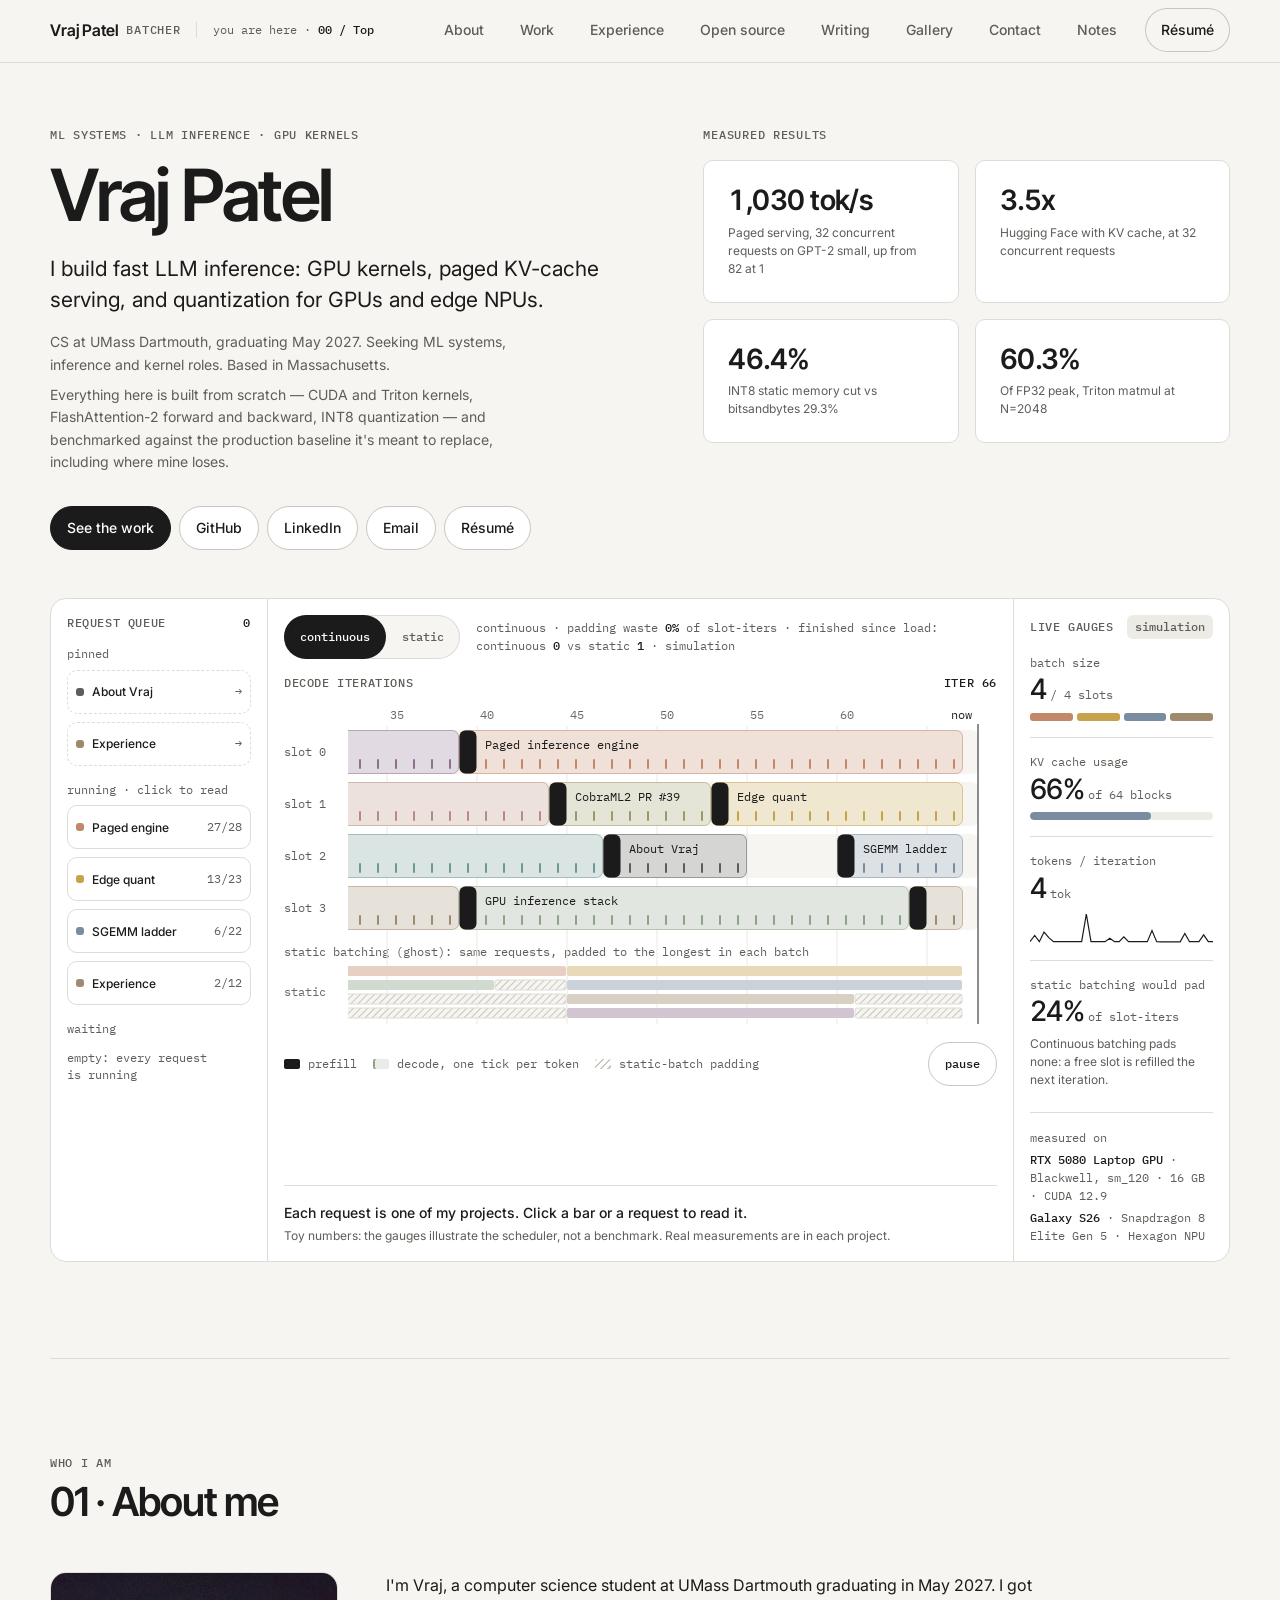
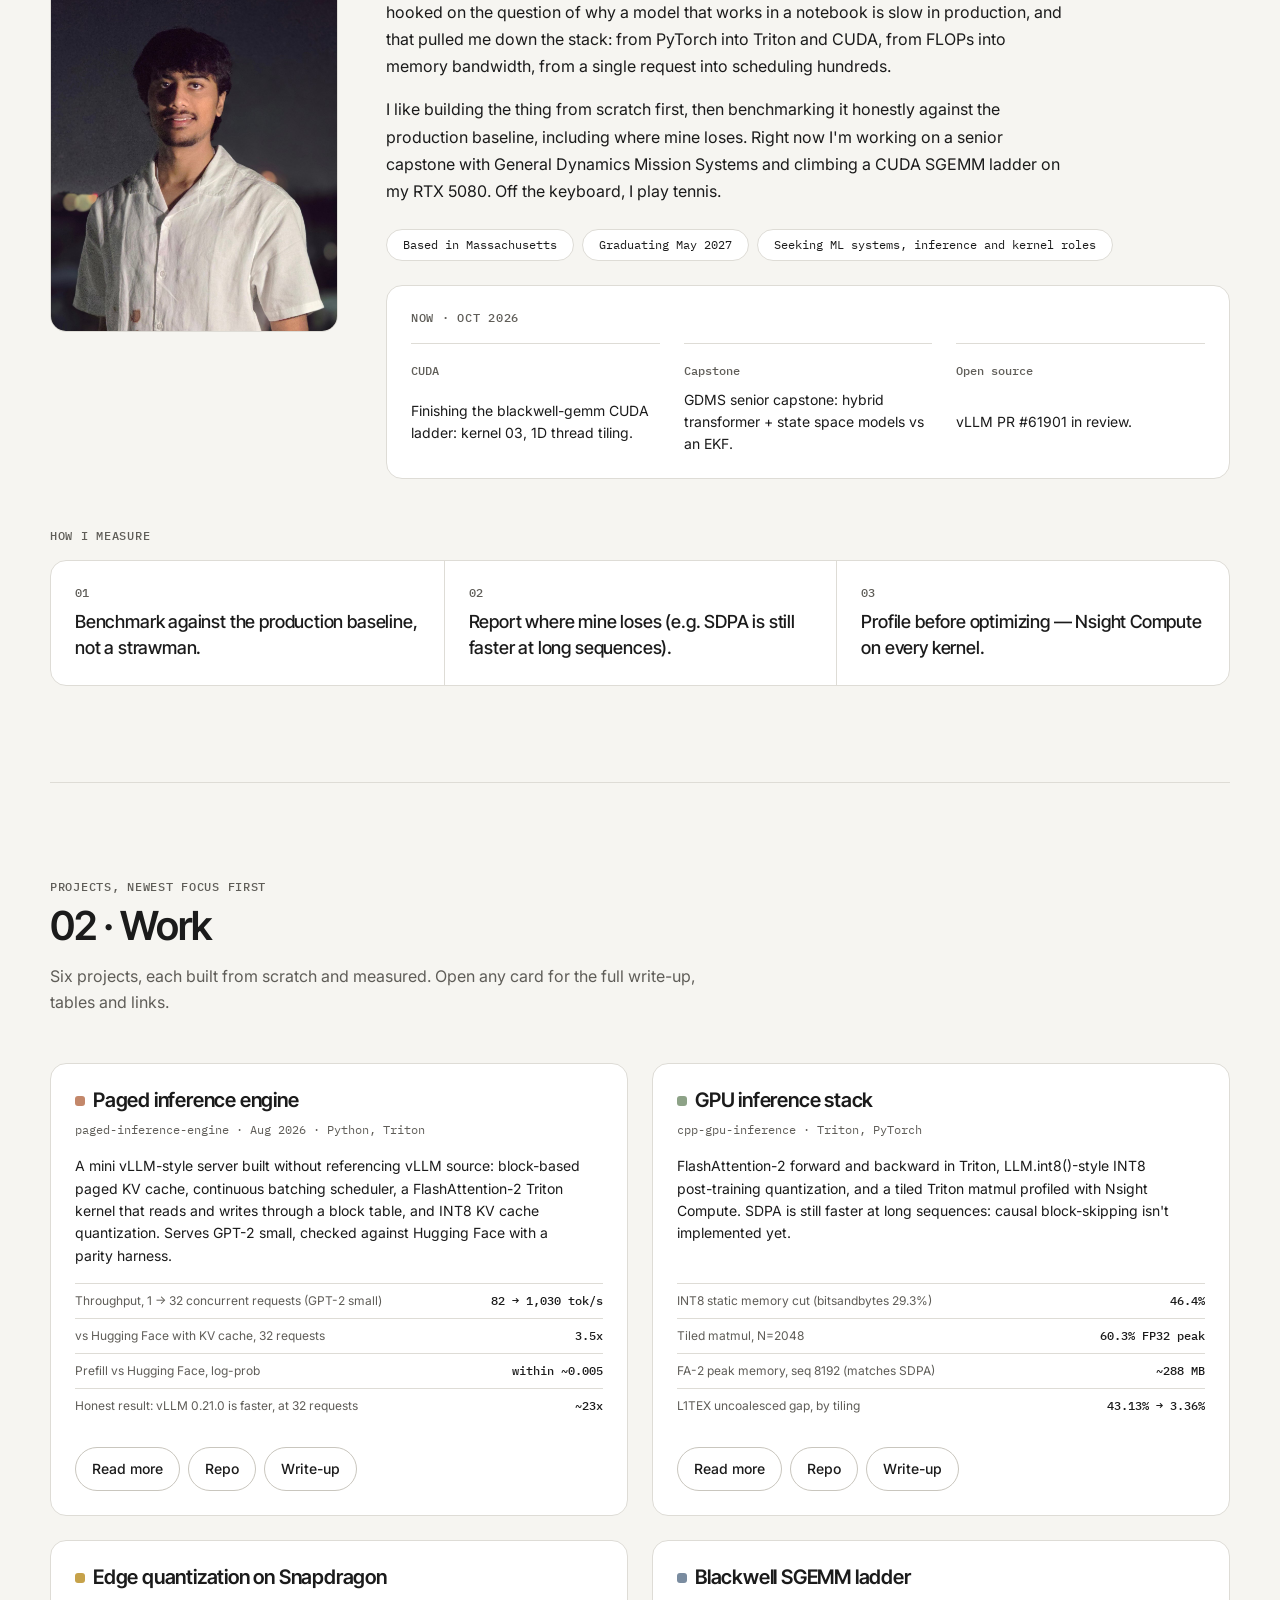
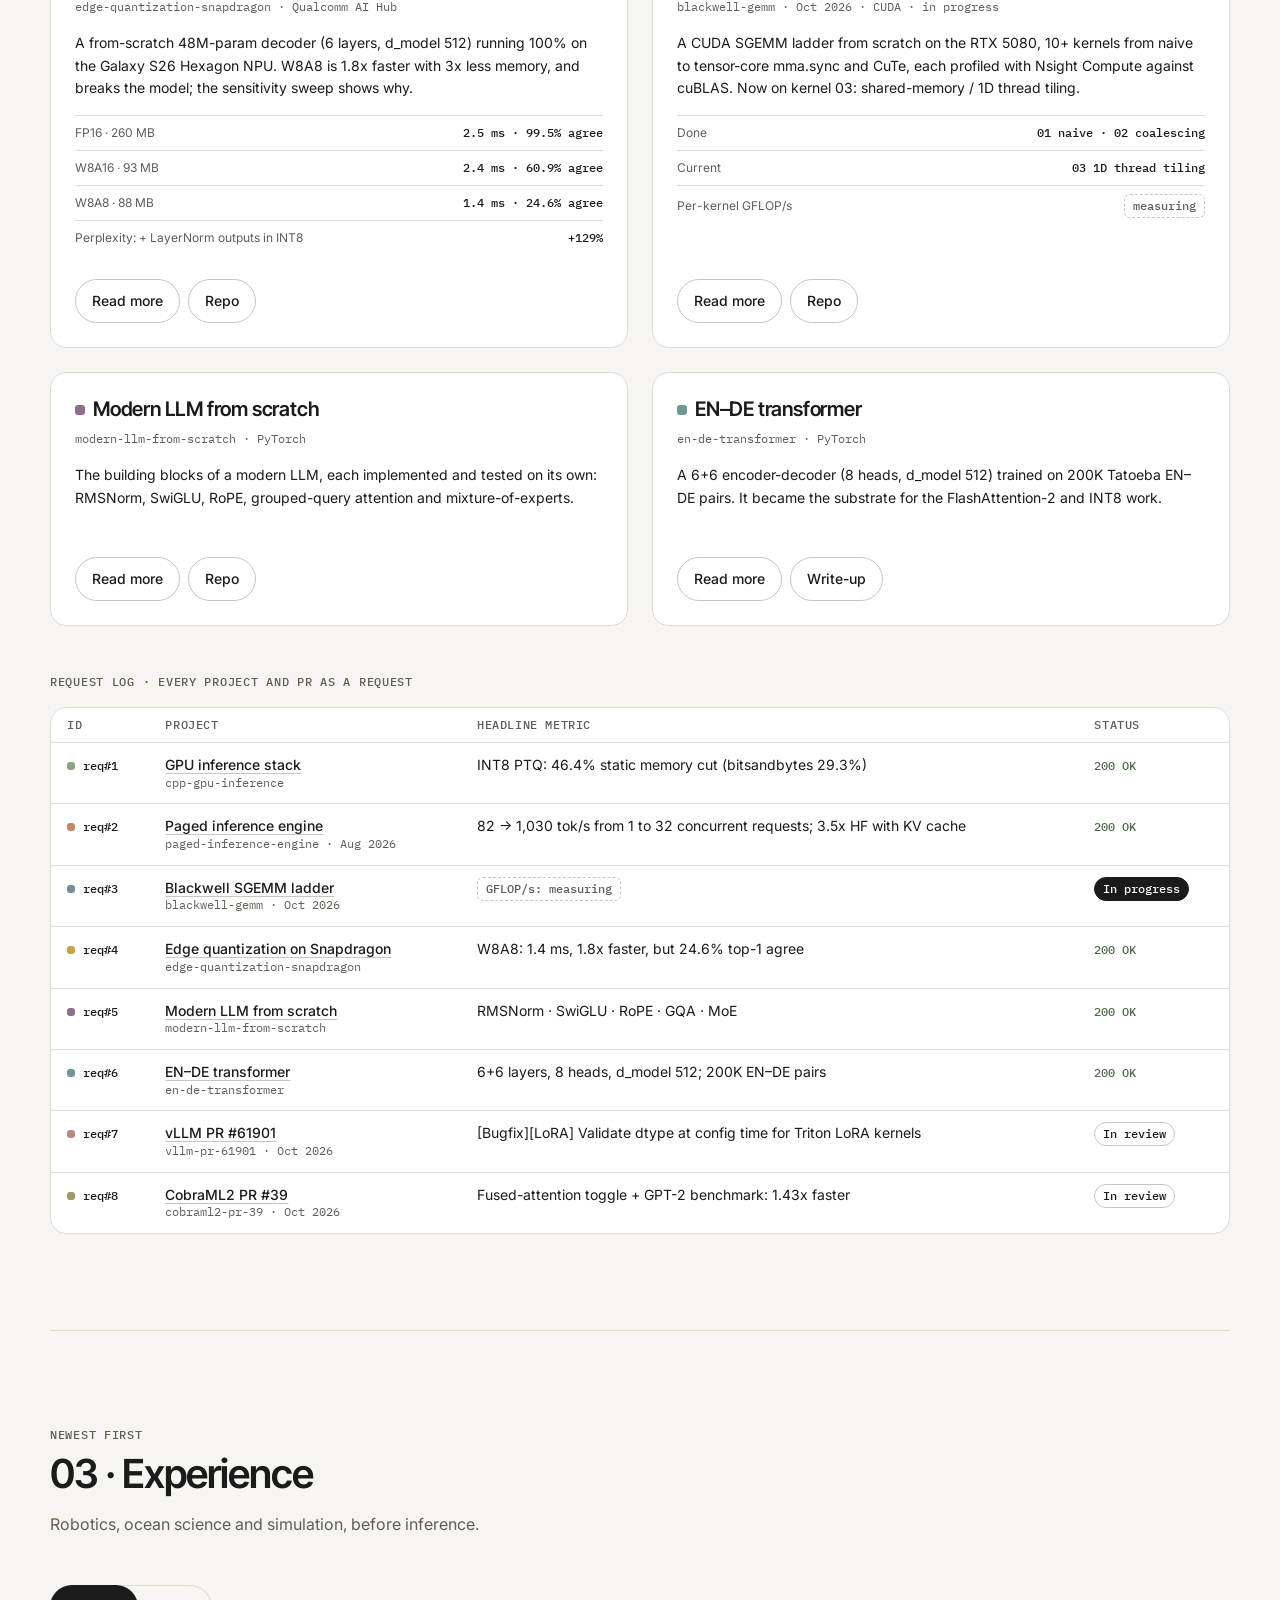
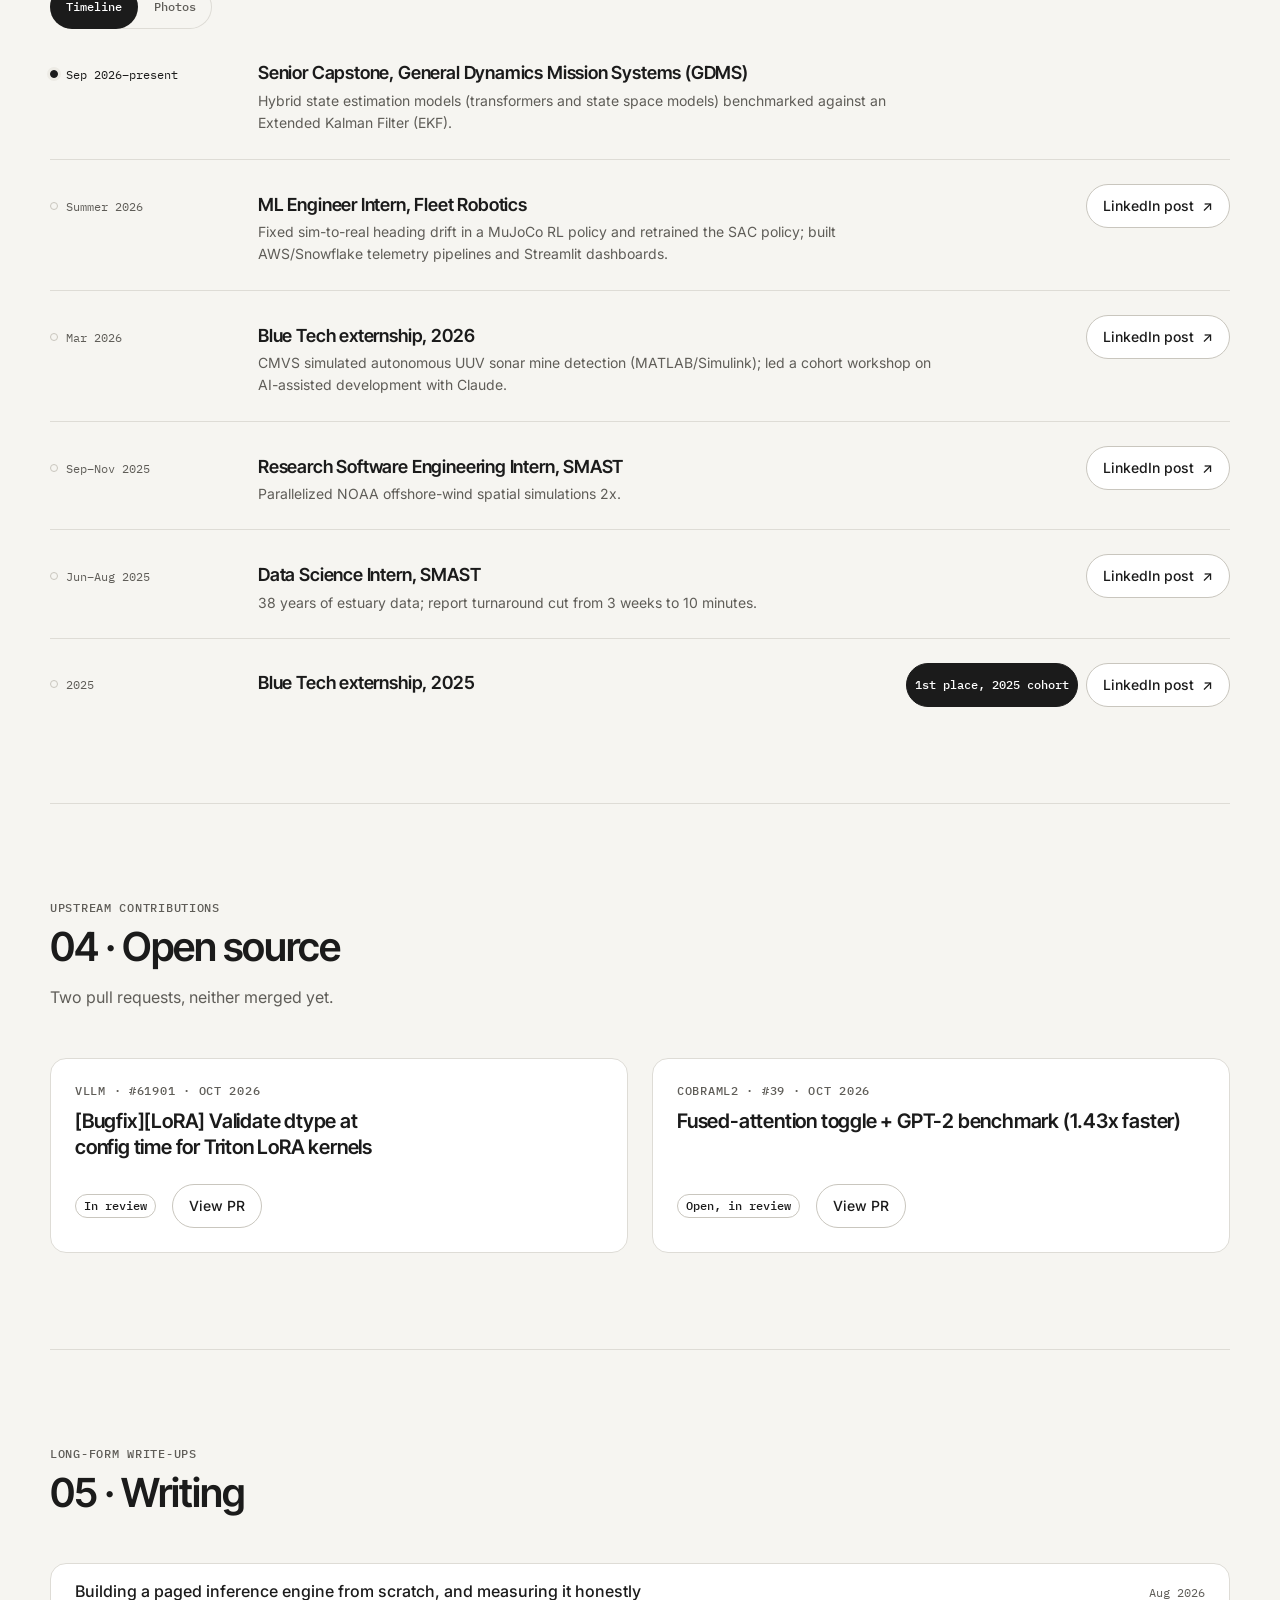
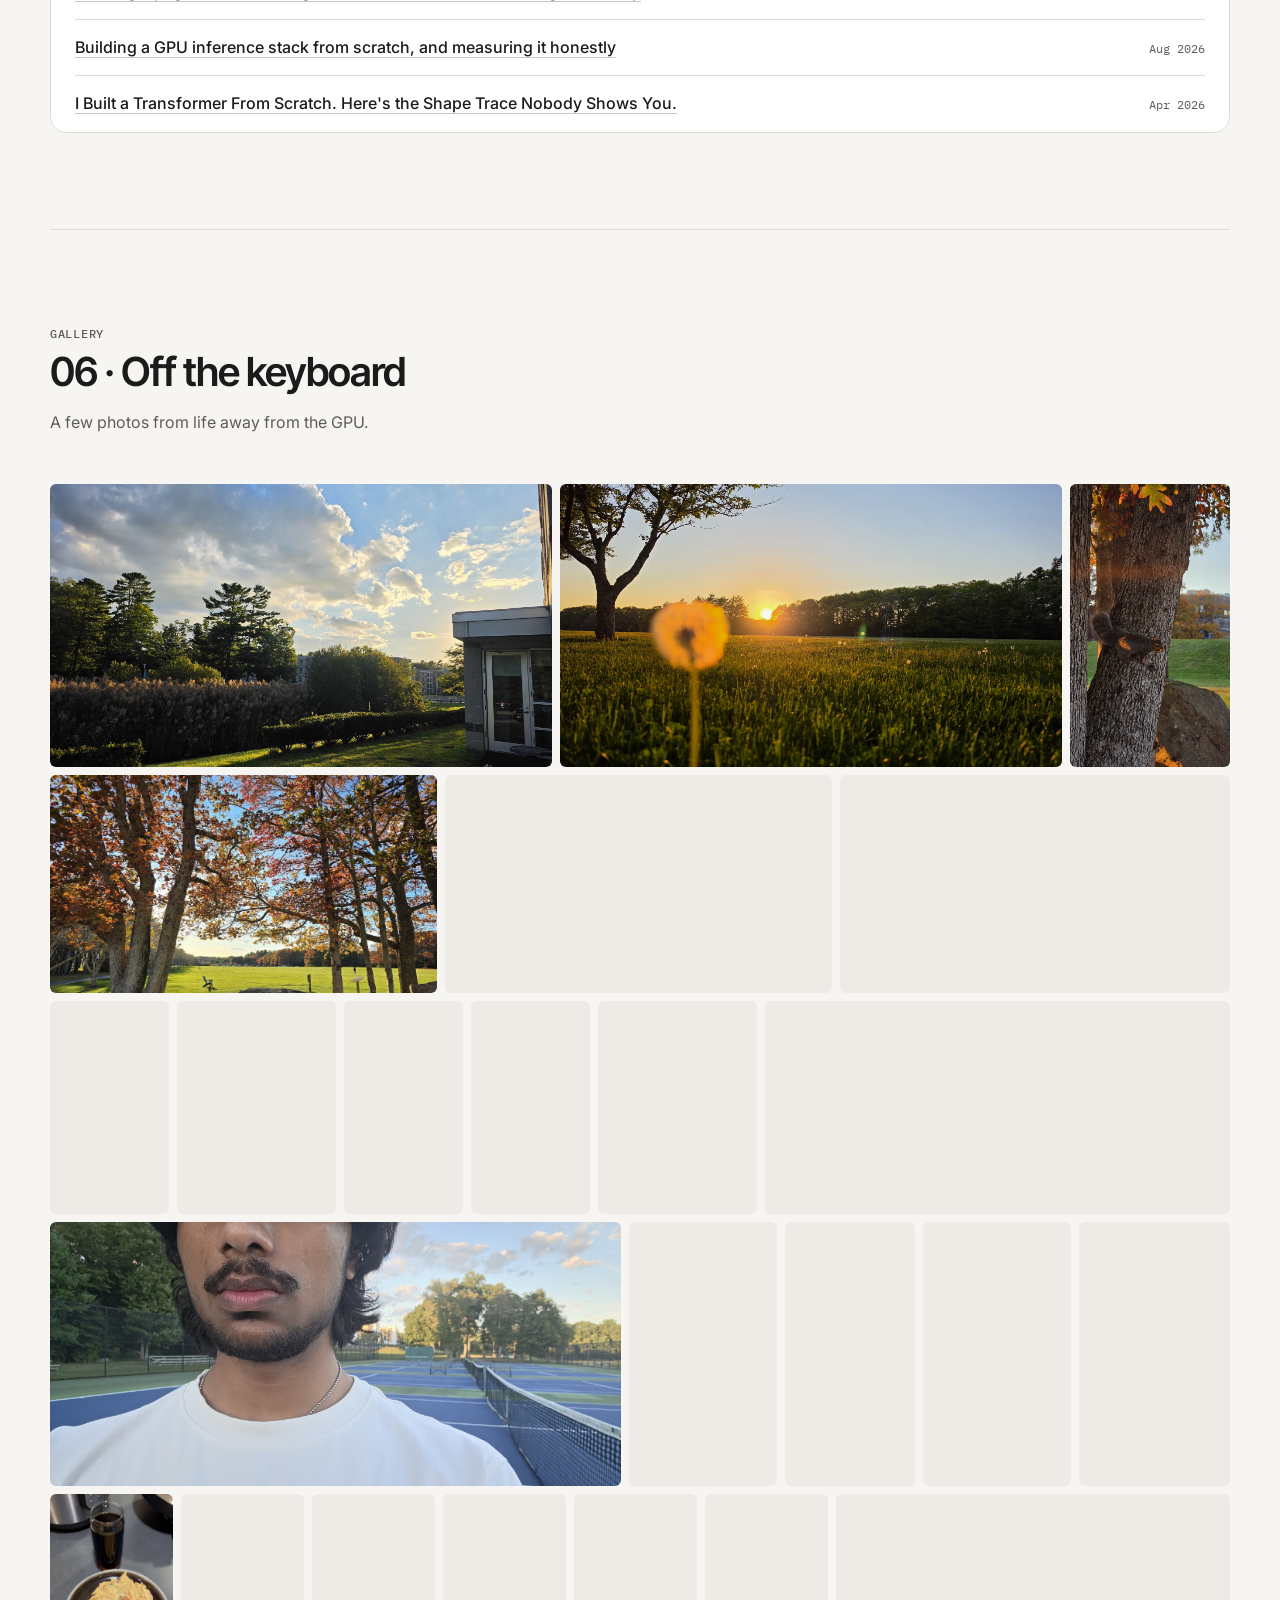
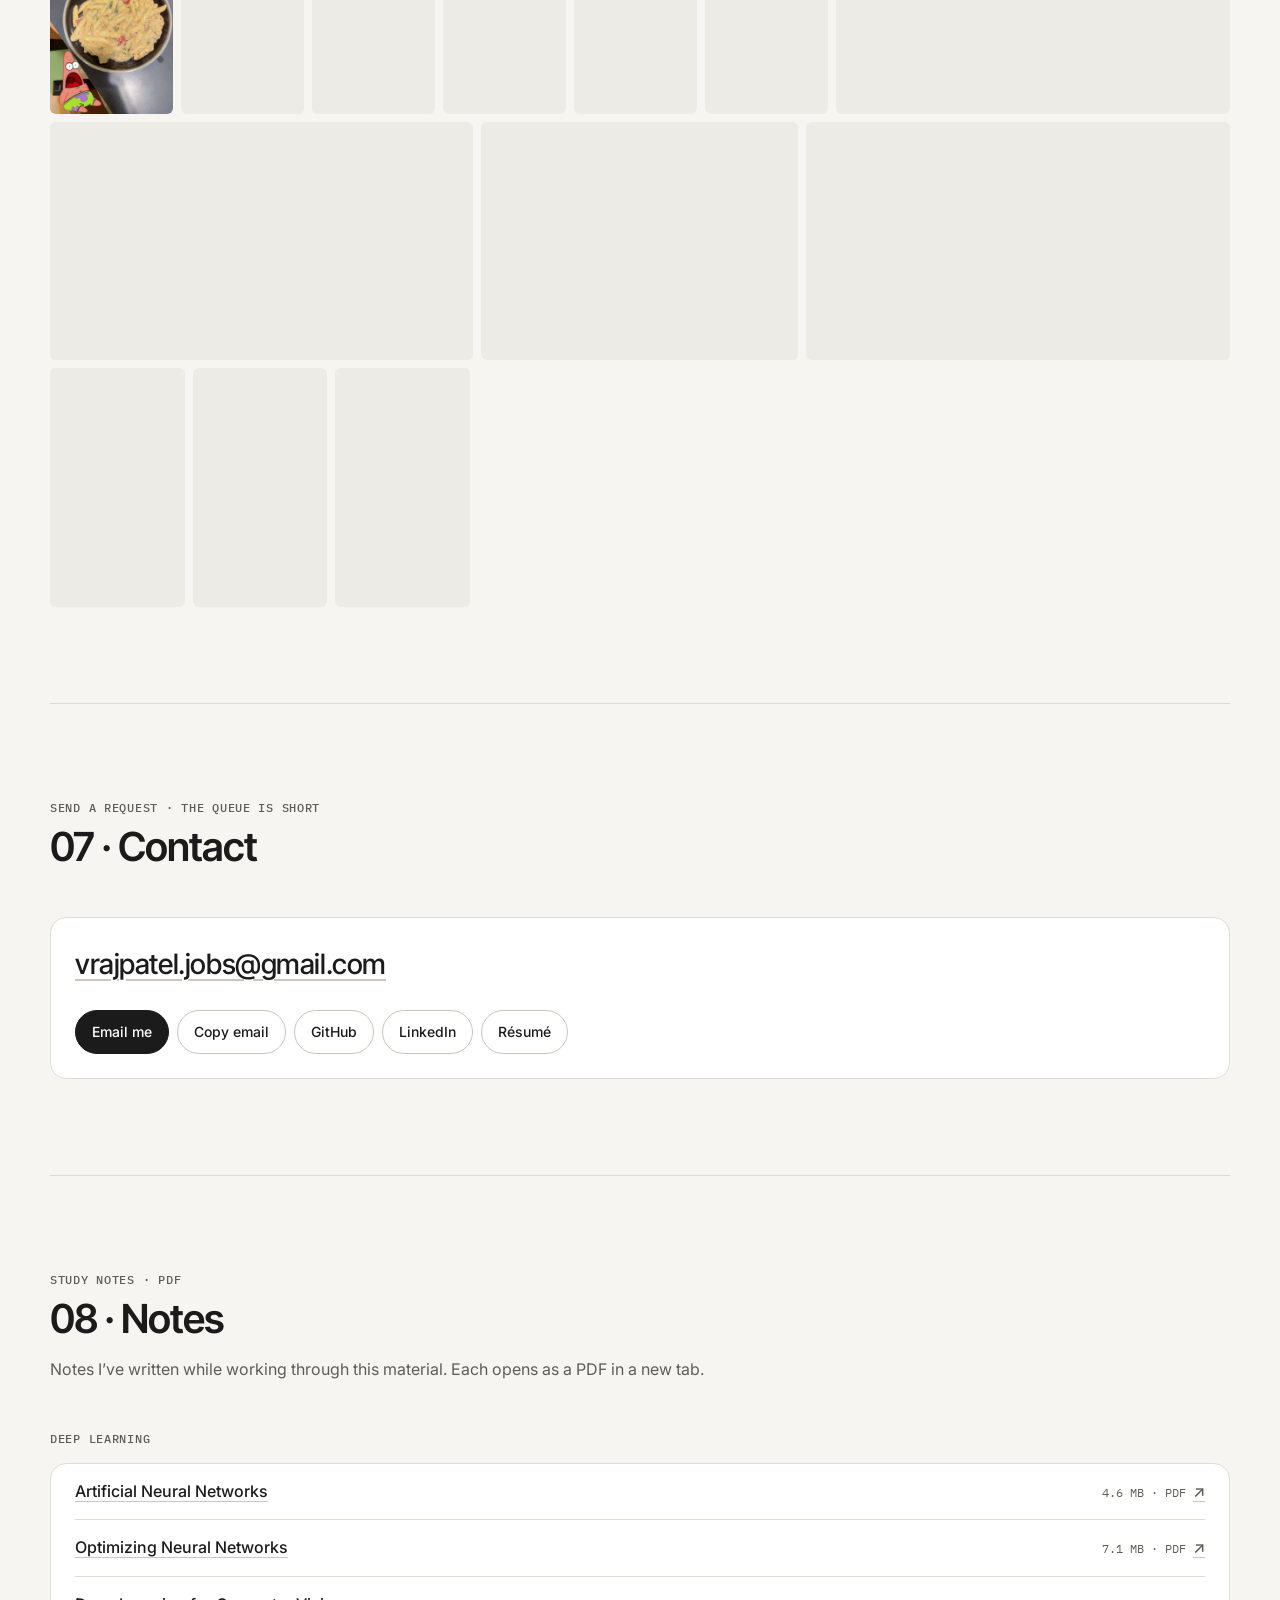
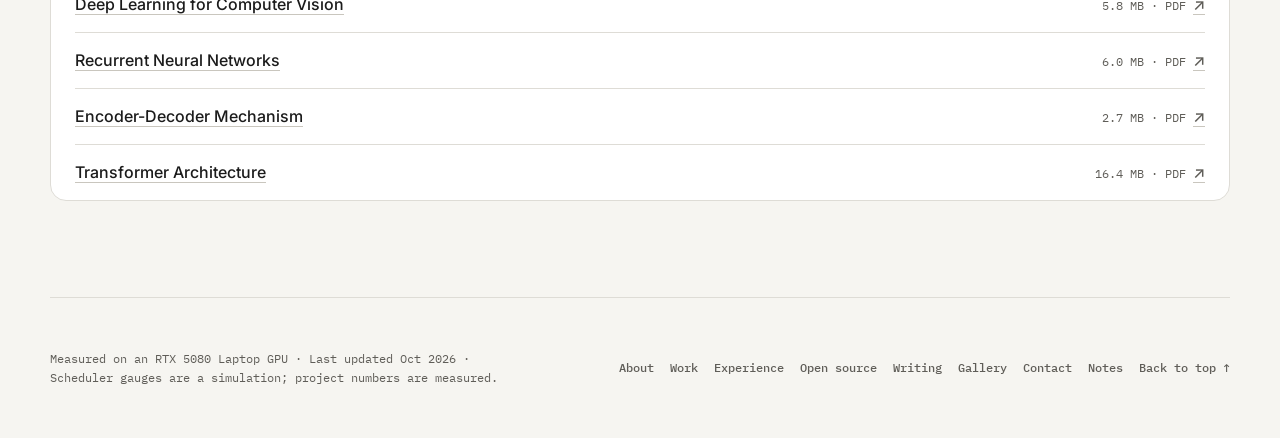
==== index.html @ 6c8f930b "Add gallery and profile photos, drop ML notes column Photos resized with metadata stripped. Gallery " ====
<!doctype html>
<html lang="en" data-theme="light">
<head>
<meta charset="utf-8">
<meta name="viewport" content="width=device-width, initial-scale=1, viewport-fit=cover">
<title>Vraj Patel — ML Systems &amp; GPU Inference</title>
<meta name="description" content="Vraj Patel builds fast LLM inference: GPU kernels, paged KV-cache serving, and quantization for GPUs and edge NPUs. CS at UMass Dartmouth, graduating May 2027.">
<meta name="author" content="Vraj Patel">
<meta name="color-scheme" content="light">
<meta name="theme-color" content="#f6f5f1">
<link rel="canonical" href="https://vrajpatel105.github.io/">
<meta property="og:type" content="website">
<meta property="og:site_name" content="Vraj Patel">
<meta property="og:title" content="Vraj Patel — ML Systems &amp; GPU Inference">
<meta property="og:description" content="GPU kernels, paged KV-cache serving and INT8 quantization, built from scratch and benchmarked against the production baseline. 1,030 tok/s paged serving at 32 concurrent requests.">
<meta property="og:url" content="https://vrajpatel105.github.io/">
<meta property="og:locale" content="en_US">
<meta name="twitter:card" content="summary">
<meta name="twitter:title" content="Vraj Patel — ML Systems &amp; GPU Inference">
<meta name="twitter:description" content="GPU kernels, paged KV-cache serving and INT8 quantization, built from scratch and benchmarked against the production baseline.">
<link rel="icon" type="image/svg+xml" href="data:image/svg+xml,%3Csvg xmlns='http://www.w3.org/2000/svg' viewBox='0 0 64 64'%3E%3Crect width='64' height='64' rx='14' fill='%231b1b1b'/%3E%3Ctext x='32' y='41' font-family='Inter,Helvetica,Arial,sans-serif' font-size='26' font-weight='700' letter-spacing='-1' text-anchor='middle' fill='%23f6f5f1'%3EVP%3C/text%3E%3C/svg%3E">
<link rel="preconnect" href="https://fonts.googleapis.com">
<link rel="preconnect" href="https://fonts.gstatic.com" crossorigin>
<link rel="stylesheet" href="https://fonts.googleapis.com/css2?family=IBM+Plex+Mono:wght@400;500&amp;family=Inter+Tight:wght@500;600&amp;family=Inter:wght@400;500;600&amp;display=swap">
<style>
/* =====================================================================
   VRAJ PATEL · BATCHER
   Layout: one centered 1180px column. The hero is a continuous-batching
   scheduler whose requests are the projects; everything below is a
   numbered section on an 8px rhythm. Light theme only.
   ===================================================================== */

/* ---------- 1. Tokens ---------- */
:root {
  color-scheme: light;

  /* Color */
  --ink: #1b1b1b;          /* primary text, strong fills */
  --ink-2: #5f5d58;        /* secondary text (AA on paper and white) */
  --ink-3: #6b6964;        /* chart labels */
  --ink-hover: #34322f;    /* hover on strong fills */
  --paper: #f6f5f1;        /* page */
  --panel: #ffffff;        /* cards, panels */
  --wash: #edebe5;         /* quiet fills, placeholders */
  --hover: #f1efea;        /* hover fill on white */
  --line: #dedcd6;         /* hairlines, card borders */
  --line-strong: #c9c6be;  /* control borders */
  --grid: #ebe9e3;         /* chart grid */
  --ok: #4f6b4a;           /* "200 OK" */
  --on-ink: #ffffff;
  --select: #e6dfd2;
  --shadow-pop: 0 16px 48px rgba(27, 27, 27, 0.12);

  /* Type */
  --font-display: "Inter Tight", "Inter", -apple-system, BlinkMacSystemFont, "Segoe UI", Helvetica, Arial, sans-serif;
  --font-body: "Inter", -apple-system, BlinkMacSystemFont, "Segoe UI", Helvetica, Arial, sans-serif;
  --font-mono: "IBM Plex Mono", ui-monospace, SFMono-Regular, Menlo, Consolas, monospace;
  --fs-12: 12px;           /* floor: nothing renders smaller */
  --fs-14: 14px;
  --fs-16: 16px;
  --fs-18: 18px;
  --fs-20: 20px;
  --fs-lede: clamp(18px, 1.7vw, 21px);
  --fs-h2: clamp(28px, 3.2vw, 40px);
  --fs-h1: clamp(42px, 6vw, 72px);

  /* Space: 8px scale (4px only inside small controls) */
  --s-half: 4px;
  --s-1: 8px;
  --s-2: 16px;
  --s-3: 24px;
  --s-4: 32px;
  --s-6: 48px;
  --s-8: 64px;
  --s-12: 96px;

  /* Layout (desktop values; tablet/phone below) */
  --container: 1180px;
  --gutter: 48px;
  --section-y: 96px;
  --hero-top: 64px;
  --head-gap: 48px;
  --card-pad: 24px;
  --nav-h: 64px;
  --pad-l: max(var(--gutter), env(safe-area-inset-left, 0px));
  --pad-r: max(var(--gutter), env(safe-area-inset-right, 0px));

  /* Shape */
  --r-xs: 6px;
  --r-s: 10px;
  --r-m: 16px;
  --r-l: 24px;
  --r-pill: 999px;
  --tap: 44px;

  /* Motion */
  --ease: cubic-bezier(0.2, 0.8, 0.2, 1);
  --dur: 200ms;
}
@media (max-width: 1023px) {
  :root { --gutter: 32px; --section-y: 64px; --hero-top: 48px; --head-gap: 32px; }
}
@media (max-width: 640px) {
  :root { --gutter: 24px; --section-y: 48px; --hero-top: 32px; --head-gap: 32px; }
}

/* ---------- 2. Base ---------- */
*, *::before, *::after { box-sizing: border-box; }
html { -webkit-text-size-adjust: 100%; text-size-adjust: 100%; }
@media (prefers-reduced-motion: no-preference) { html { scroll-behavior: smooth; } }
body {
  margin: 0;
  padding-left: var(--pad-l);
  padding-right: var(--pad-r);
  background: var(--paper);
  color: var(--ink);
  font: 400 var(--fs-16)/1.6 var(--font-body);
  -webkit-font-smoothing: antialiased;
  -moz-osx-font-smoothing: grayscale;
}
/* paints the notch band above the sticky bar on phones */
body::before { content: ""; position: fixed; inset: 0 0 auto; height: env(safe-area-inset-top, 0px); z-index: 60; background: var(--paper); }
h1, h2, h3, p, ul, ol, figure, blockquote { margin: 0; }
ul, ol { padding: 0; }
img, svg { display: block; max-width: 100%; }
a { color: inherit; }
button { font: inherit; color: inherit; }
table { border-collapse: collapse; }
[hidden] { display: none !important; }
h1, h2, h3 { font-family: var(--font-display); text-wrap: balance; }
p, li { text-wrap: pretty; }
::selection { background: var(--select); }
:focus-visible { outline: 2px solid var(--ink); outline-offset: 2px; }
.vh { position: absolute !important; width: 1px; height: 1px; margin: -1px; padding: 0; overflow: hidden; clip: rect(0 0 0 0); white-space: nowrap; border: 0; }
.mono { font-family: var(--font-mono); }
.wrap { width: 100%; max-width: var(--container); margin-inline: auto; }

/* Skip link */
.skip {
  position: fixed; z-index: 100; top: calc(env(safe-area-inset-top, 0px) + var(--s-1)); left: var(--pad-l);
  display: inline-flex; align-items: center; min-height: var(--tap); padding: 0 var(--s-2);
  border-radius: var(--r-pill); background: var(--ink); color: var(--on-ink);
  font: 500 var(--fs-14)/1 var(--font-body); text-decoration: none;
  transform: translateY(-200%); transition: transform var(--dur) var(--ease);
}
.skip:focus { transform: none; }

/* ---------- 3. Primitives ---------- */
.eyebrow { font: 500 var(--fs-12)/1.4 var(--font-mono); letter-spacing: 0.06em; text-transform: uppercase; color: var(--ink-2); }

.btns { display: flex; flex-wrap: wrap; gap: var(--s-1); }
.btn {
  display: inline-flex; align-items: center; justify-content: center; gap: var(--s-1);
  min-height: var(--tap); padding: 0 var(--s-2);
  border: 1px solid var(--line-strong); border-radius: var(--r-pill);
  background: var(--panel); color: var(--ink);
  font: 500 var(--fs-14)/1 var(--font-body); text-decoration: none; white-space: nowrap; cursor: pointer;
  transition: background-color var(--dur) var(--ease), border-color var(--dur) var(--ease);
}
.btn:hover { background: var(--hover); border-color: var(--ink-2); }
.btn--strong { background: var(--ink); border-color: var(--ink); color: var(--on-ink); }
.btn--strong:hover { background: var(--ink-hover); border-color: var(--ink-hover); }

.chip {
  display: inline-flex; align-items: center; min-height: 24px; padding: 0 var(--s-1);
  border: 1px solid var(--line-strong); border-radius: var(--r-pill); background: var(--panel);
  font: 500 var(--fs-12)/1 var(--font-mono); color: var(--ink); white-space: nowrap;
}
.chip--solid { background: var(--ink); border-color: var(--ink); color: var(--on-ink); }
.measuring {
  display: inline-flex; align-items: center; min-height: 24px; padding: 0 var(--s-1);
  border: 1px dashed var(--line-strong); border-radius: var(--r-xs);
  font: 500 var(--fs-12)/1 var(--font-mono); color: var(--ink-2); white-space: nowrap;
}
.ok { font: 500 var(--fs-12)/1 var(--font-mono); color: var(--ok); white-space: nowrap; }

.card { background: var(--panel); border: 1px solid var(--line); border-radius: var(--r-m); padding: var(--card-pad); }
.card h3 { font: 600 var(--fs-20)/1.3 var(--font-display); letter-spacing: -0.01em; }
.grid-2 { display: grid; grid-template-columns: repeat(2, minmax(0, 1fr)); gap: var(--s-3); }

/* Section shell: hairline + padding on the content column */
.section { scroll-margin-top: var(--nav-h); }
.section > .wrap { padding-block: var(--section-y); border-top: 1px solid var(--line); }
.head { display: grid; gap: var(--s-1); max-width: 68ch; margin-bottom: var(--head-gap); }
.head__title { font: 600 var(--fs-h2)/1.1 var(--font-display); letter-spacing: -0.025em; }
.head__sub { margin-top: var(--s-1); color: var(--ink-2); }
.sublabel { margin: var(--s-6) 0 var(--s-2); }

/* ---------- 4. Top bar: brand, you-are-here, nav, reading progress ---------- */
.x-top {
  position: sticky; top: env(safe-area-inset-top, 0px); z-index: 30;
  margin-left: calc(var(--pad-l) * -1); margin-right: calc(var(--pad-r) * -1);
  padding-left: var(--pad-l); padding-right: var(--pad-r);
  background: rgba(246, 245, 241, 0.94);
  -webkit-backdrop-filter: blur(12px); backdrop-filter: blur(12px);
  border-bottom: 1px solid var(--line);
}
.x-toprow { position: relative; display: flex; align-items: center; gap: var(--s-2); min-height: 60px; }
.x-brand {
  display: inline-flex; align-items: center; gap: var(--s-1); min-height: var(--tap);
  font: 600 var(--fs-16)/1 var(--font-display); letter-spacing: -0.01em; text-decoration: none; white-space: nowrap;
}
.x-brand span { font: 500 var(--fs-12)/1 var(--font-mono); letter-spacing: 0.06em; color: var(--ink-2); }
.x-here {
  margin-right: auto; padding-left: var(--s-2); border-left: 1px solid var(--line);
  font: 400 var(--fs-12)/1.4 var(--font-mono); color: var(--ink-2); white-space: nowrap; font-variant-numeric: tabular-nums;
}
.x-here b { font-weight: 500; color: var(--ink); }
.x-links { display: flex; align-items: center; gap: var(--s-half); }
.x-links a {
  display: inline-flex; align-items: center; min-height: var(--tap); padding: 0 var(--s-2);
  border-radius: var(--r-pill); font: 500 var(--fs-14)/1 var(--font-body); color: var(--ink-2);
  text-decoration: none; white-space: nowrap; transition: background-color var(--dur) var(--ease), color var(--dur) var(--ease);
}
.x-links a:hover { color: var(--ink); background: var(--wash); }
.x-links a[aria-current="true"] { color: var(--ink); background: var(--wash); }
.x-links a.x-cta { margin-left: var(--s-1); color: var(--ink); box-shadow: inset 0 0 0 1px var(--line-strong); }
.x-links a.x-cta:hover { background: var(--panel); box-shadow: inset 0 0 0 1px var(--ink-2); }
.x-menu {
  display: none; align-items: center; gap: var(--s-1); min-height: var(--tap); padding: 0 var(--s-2);
  border: 1px solid var(--line-strong); border-radius: var(--r-pill); background: var(--panel);
  font: 500 var(--fs-12)/1 var(--font-mono); color: var(--ink); cursor: pointer; white-space: nowrap;
}
.x-menu::after {
  content: ""; width: 7px; height: 7px; margin-left: var(--s-half);
  border-right: 1.5px solid currentColor; border-bottom: 1.5px solid currentColor;
  transform: translateY(-2px) rotate(45deg); transition: transform var(--dur) var(--ease);
}
.x-menu[aria-expanded="true"]::after { transform: translateY(2px) rotate(-135deg); }
.x-prog { height: 2px; }
.x-prog i { display: block; height: 100%; background: var(--ink); transform: scaleX(0); transform-origin: 0 50%; }

@media (min-width: 1200px) and (max-width: 1279px) { .x-brand span { display: none; } }
@media (max-width: 1199px) {
  .x-menu { display: inline-flex; }
  .x-links {
    display: none; position: absolute; top: calc(100% + var(--s-1)); right: 0; width: min(320px, 100%);
    flex-direction: column; align-items: stretch; gap: 0; padding: var(--s-1);
    background: var(--panel); border: 1px solid var(--line); border-radius: var(--r-m); box-shadow: var(--shadow-pop);
  }
  .x-links.is-open { display: flex; }
  .x-links a { border-radius: var(--r-s); }
  .x-links a.x-cta { margin: var(--s-1) 0 0; justify-content: center; }
}
@media (max-width: 640px) {
  .x-here, .x-brand span { display: none; }
  .x-brand { margin-right: auto; }
}

/* ---------- 5. Hero: intro + measured results ---------- */
.hero > .wrap { padding-top: var(--hero-top); padding-bottom: var(--section-y); }
.x-intro { display: grid; grid-template-columns: minmax(0, 1.15fr) minmax(0, 1fr); gap: var(--s-6); align-items: start; }
.x-intro h1 { margin-top: var(--s-2); font: 600 var(--fs-h1)/0.98 var(--font-display); letter-spacing: -0.035em; }
.x-lede { margin-top: var(--s-3); max-width: 44ch; font: 400 var(--fs-lede)/1.45 var(--font-body); }
.x-status, .x-tag { max-width: 54ch; font-size: var(--fs-14); line-height: 1.6; color: var(--ink-2); }
.x-status { margin-top: var(--s-2); }
.x-tag { margin-top: var(--s-1); }
.x-intro .btns { margin-top: var(--s-4); }
.x-proof-label { margin-bottom: var(--s-2); }
.x-proof { display: grid; grid-template-columns: repeat(2, minmax(0, 1fr)); gap: var(--s-2); }
.x-proof div { background: var(--panel); border: 1px solid var(--line); border-radius: var(--r-s); padding: var(--s-3); }
.x-proof b { display: block; font: 600 clamp(22px, 2.3vw, 28px)/1.1 var(--font-display); letter-spacing: -0.02em; font-variant-numeric: tabular-nums; white-space: nowrap; }
.x-proof small { display: block; margin-top: var(--s-1); font: 400 var(--fs-12)/1.5 var(--font-body); color: var(--ink-2); }

/* ---------- 6. Scheduler: queue | Gantt | gauges ---------- */
.x-sched {
  display: grid; grid-template-columns: 216px minmax(0, 1fr) 216px; margin-top: var(--s-6);
  background: var(--panel); border: 1px solid var(--line); border-radius: var(--r-m); overflow: hidden;
}
.x-col { min-width: 0; padding: var(--s-2); }   /* instrument cells use 16px; content cards use 24px */
.x-col + .x-col { border-left: 1px solid var(--line); }
.x-main, .x-rail { display: flex; flex-direction: column; }
.x-colhead {
  display: flex; align-items: baseline; justify-content: space-between; gap: var(--s-1); margin-bottom: var(--s-2);
  font: 500 var(--fs-12)/1.3 var(--font-mono); letter-spacing: 0.05em; text-transform: uppercase; color: var(--ink-2);
}
.x-colhead b { font-weight: 500; color: var(--ink); font-variant-numeric: tabular-nums; }
.x-sim { display: inline-flex; align-items: center; min-height: 24px; padding: 0 var(--s-1); border-radius: var(--r-xs); background: var(--wash); font: 500 var(--fs-12)/1 var(--font-mono); letter-spacing: 0; text-transform: none; color: var(--ink-2); white-space: nowrap; }

/* queue */
.x-qgroup + .x-qgroup { margin-top: var(--s-2); }
.x-qlabel { margin-bottom: var(--s-1); font: 400 var(--fs-12)/1.3 var(--font-mono); color: var(--ink-2); }
.x-qlist { list-style: none; display: grid; align-content: start; gap: var(--s-1); }
.x-qlist--reserve { min-height: calc(4 * var(--tap) + 3 * var(--s-1)); } /* holds 4 rows so the panel never jumps */
.x-req {
  position: relative; display: flex; align-items: center; gap: var(--s-1); width: 100%; min-height: var(--tap); padding: var(--s-half) var(--s-1);
  border: 1px solid var(--line); border-radius: var(--r-s); background: var(--panel);
  font: 500 var(--fs-12)/1.3 var(--font-body); text-align: left; text-decoration: none; cursor: pointer;
  transition: background-color var(--dur) var(--ease), border-color var(--dur) var(--ease);
  animation: x-in var(--dur) var(--ease);
}
.x-req:hover { border-color: var(--line-strong); background: var(--hover); }
.x-req i { flex: none; width: 8px; height: 8px; border-radius: 3px; background: var(--c); }
.x-req span { min-width: 0; overflow-wrap: anywhere; }
.x-req small { flex: none; margin-left: auto; font: 400 var(--fs-12)/1 var(--font-mono); color: var(--ink-2); font-variant-numeric: tabular-nums; }
.x-req.is-pin { border-style: dashed; }
.x-empty { grid-column: 1 / -1; display: flex; align-items: center; min-height: var(--tap); font: 400 var(--fs-12)/1.4 var(--font-mono); color: var(--ink-2); }
@keyframes x-in { from { opacity: 0; transform: translateY(-4px); } }

/* mode toggle + readout */
.x-modebar { display: flex; flex-wrap: wrap; align-items: center; gap: var(--s-1) var(--s-2); margin-bottom: var(--s-2); }
.x-seg { display: inline-flex; border-radius: var(--r-pill); background: var(--paper); box-shadow: inset 0 0 0 1px var(--line); }
.x-seg button {
  min-height: var(--tap); padding: 0 var(--s-2); border: 0; border-radius: var(--r-pill); background: transparent;
  font: 500 var(--fs-12)/1 var(--font-mono); color: var(--ink-2); cursor: pointer; transition: background-color var(--dur) var(--ease), color var(--dur) var(--ease);
}
.x-seg button:hover { color: var(--ink); }
.x-seg button[aria-pressed="true"] { background: var(--ink); color: var(--on-ink); }
.x-readout { flex: 1 1 260px; min-height: 36px; font: 400 var(--fs-12)/1.5 var(--font-mono); color: var(--ink-2); font-variant-numeric: tabular-nums; }
.x-readout b { font-weight: 500; color: var(--ink); }

/* Gantt (drawn 1:1 in CSS px, so its 12px labels stay 12px; scrolls sideways on phones) */
.x-gantt { overflow-x: auto; overscroll-behavior-x: contain; -webkit-overflow-scrolling: touch; scrollbar-width: thin; }
.x-gantt svg { max-width: none; user-select: none; -webkit-user-select: none; }
.x-gantt svg text { font-family: var(--font-mono); font-size: 12px; }
.x-gantt .x-bar { cursor: pointer; }
.x-gantt .x-bar:hover rect.x-body { stroke: var(--ink); stroke-opacity: 1; }
.x-legend { display: flex; flex-wrap: wrap; align-items: center; gap: var(--s-1) var(--s-2); margin-top: var(--s-2); font: 400 var(--fs-12)/1.3 var(--font-mono); color: var(--ink-2); }
.x-legend span { display: inline-flex; align-items: center; gap: var(--s-1); }
.x-sw { display: inline-block; width: 16px; height: 10px; border-radius: 2px; }
.x-sw--prefill { background: var(--ink); }
.x-sw--decode { background: #e9ece7; box-shadow: inset 2px 0 #8da287; }
.x-sw--pad { background: repeating-linear-gradient(135deg, var(--line-strong) 0 2px, transparent 2px 5px); }
.x-play {
  margin-left: auto; min-height: var(--tap); padding: 0 var(--s-2); border: 1px solid var(--line-strong); border-radius: var(--r-pill);
  background: var(--panel); font: 500 var(--fs-12)/1 var(--font-mono); color: var(--ink); cursor: pointer;
}
.x-play:hover { background: var(--hover); }
.x-mainfoot { margin-top: auto; padding-top: var(--s-3); }
.x-mainfoot div { padding-top: var(--s-2); border-top: 1px solid var(--line); }
.x-cap { font: 500 var(--fs-14)/1.5 var(--font-body); }
.x-fine { margin-top: var(--s-half); font: 400 var(--fs-12)/1.5 var(--font-body); color: var(--ink-2); }

/* gauges */
.x-gauge { padding-block: var(--s-2); border-top: 1px solid var(--line); }
.x-gauge:first-child { padding-top: 0; border-top: 0; }
.x-glabel { font: 400 var(--fs-12)/1.3 var(--font-mono); color: var(--ink-2); }
.x-gfig { margin-top: var(--s-half); font: 500 28px/1.1 var(--font-display); letter-spacing: -0.02em; font-variant-numeric: tabular-nums; }
.x-gfig small { margin-left: var(--s-half); white-space: nowrap; font: 400 var(--fs-12)/1 var(--font-mono); letter-spacing: 0; color: var(--ink-2); }
.x-slots { display: grid; grid-template-columns: repeat(4, 1fr); gap: var(--s-half); margin-top: var(--s-1); }
.x-slots i { height: 8px; border-radius: 3px; background: var(--wash); transition: background-color var(--dur) var(--ease); }
.x-meter { height: 8px; margin-top: var(--s-1); border-radius: 4px; background: var(--wash); overflow: hidden; }
.x-meter i { display: block; width: 0; height: 100%; border-radius: 4px; background: #7a8ca0; transition: width 300ms var(--ease); }
.x-spark { width: 100%; height: 32px; margin-top: var(--s-1); }
.x-note { margin-top: var(--s-1); font: 400 var(--fs-12)/1.5 var(--font-body); color: var(--ink-2); }
.x-plate { margin-top: auto; padding-top: var(--s-2); border-top: 1px solid var(--line); font: 400 var(--fs-12)/1.5 var(--font-mono); color: var(--ink-2); }
.x-plate p + p { margin-top: var(--s-half); }
.x-plate b { font-weight: 500; color: var(--ink); }

@media (max-width: 1099px) {
  .x-sched { grid-template-columns: minmax(0, 1fr) minmax(0, 1fr); }
  .x-sched .x-main { grid-column: 1 / -1; grid-row: 1; border-left: 0; }
  .x-sched .x-queue { border-left: 0; border-top: 1px solid var(--line); }
  .x-sched .x-rail { border-top: 1px solid var(--line); }
}
@media (max-width: 1023px) { .x-intro { grid-template-columns: minmax(0, 1fr); gap: var(--s-4); } }
@media (max-width: 640px) {
  .x-sched { grid-template-columns: minmax(0, 1fr); }
  .x-sched .x-rail { border-left: 0; }
  .x-qlist { grid-template-columns: repeat(2, minmax(0, 1fr)); }
  .x-qlist--reserve { min-height: calc(2 * var(--tap) + var(--s-1)); }   /* 4 items = 2 rows of 2 */
  .x-rail .x-gwrap { display: grid; grid-template-columns: minmax(0, 1fr) minmax(0, 1fr); column-gap: var(--s-2); }
  .x-rail .x-gauge:nth-child(-n+2) { padding-top: 0; border-top: 0; }
  .x-plate { margin-top: 0; }
  .x-gfig { font-size: 24px; }
  .x-proof div { padding: var(--s-2); }
}

/* ---------- 7. Response panel (side sheet; bottom sheet on phones) ---------- */
.x-scrim { position: fixed; inset: 0; z-index: 40; background: rgba(27, 27, 27, 0.16); opacity: 0; pointer-events: none; transition: opacity var(--dur) var(--ease); }
.x-scrim.is-open { opacity: 1; pointer-events: auto; }
.x-panel {
  position: fixed; z-index: 50;
  top: calc(env(safe-area-inset-top, 0px) + var(--s-2)); right: calc(env(safe-area-inset-right, 0px) + var(--s-2)); bottom: calc(env(safe-area-inset-bottom, 0px) + var(--s-2));
  width: min(560px, calc(100vw - 2 * var(--s-2)));
  display: flex; flex-direction: column; background: var(--panel); border: 1px solid var(--line); border-radius: var(--r-m); box-shadow: var(--shadow-pop);
  transform: translateX(calc(100% + 32px)); visibility: hidden;
  transition: transform 320ms var(--ease), visibility 0s linear 320ms;
}
.x-panel.is-open { transform: none; visibility: visible; transition: transform 320ms var(--ease); }
.x-phead { display: flex; align-items: center; justify-content: space-between; gap: var(--s-2); padding: var(--s-1) var(--s-1) var(--s-1) var(--s-3); border-bottom: 1px solid var(--line); }
.x-phead p { font: 400 var(--fs-12)/1.4 var(--font-mono); color: var(--ink-2); font-variant-numeric: tabular-nums; }
.x-close {
  flex: none; width: var(--tap); height: var(--tap); display: grid; place-items: center;
  border: 1px solid var(--line); border-radius: 50%; background: var(--panel); cursor: pointer;
  font: 400 22px/1 var(--font-body); color: var(--ink);
}
.x-close:hover { background: var(--hover); }
.x-pbody { flex: 1; overflow-y: auto; overscroll-behavior: contain; padding: var(--s-3) var(--s-3) var(--s-4); }
.x-pbody h2 { display: flex; align-items: center; gap: var(--s-1); font: 600 28px/1.15 var(--font-display); letter-spacing: -0.02em; }
.x-pbody h2 i { flex: none; width: 12px; height: 12px; border-radius: 4px; background: var(--c); }
.x-pmeta { display: flex; flex-wrap: wrap; align-items: center; gap: var(--s-1); margin-top: var(--s-1); font: 400 var(--fs-12)/1.4 var(--font-mono); color: var(--ink-2); }
.x-stream { margin-top: var(--s-3); }
.x-stream p { max-width: 62ch; font-size: var(--fs-16); line-height: 1.6; }
.x-stream p + p { margin-top: var(--s-2); }
.x-stream p.x-lead { font-weight: 500; }
.x-caret::after { content: ""; display: inline-block; width: 7px; height: 1.05em; margin-left: 2px; vertical-align: -2px; background: var(--c, var(--ink)); animation: x-blink 0.9s steps(1) infinite; }
@keyframes x-blink { 50% { opacity: 0; } }
.x-after { margin-top: var(--s-3); opacity: 0; transform: translateY(6px); transition: opacity 300ms var(--ease), transform 300ms var(--ease); }
.x-after.is-in { opacity: 1; transform: none; }
.x-after h3 { margin: var(--s-4) 0 var(--s-1); font: 500 var(--fs-12)/1.3 var(--font-mono); letter-spacing: 0.05em; text-transform: uppercase; color: var(--ink-2); }
.x-after h3:first-child { margin-top: 0; }
.fineprint { margin-top: var(--s-2); font: 400 var(--fs-12)/1.5 var(--font-body); color: var(--ink-2); }
@media (max-width: 640px) {
  .x-panel {
    top: auto; left: 0; right: 0; bottom: 0; width: 100%; max-height: 86vh; max-height: 86dvh;
    border-bottom: 0; border-radius: var(--r-l) var(--r-l) 0 0; transform: translateY(100%);
    padding-bottom: env(safe-area-inset-bottom, 0px);
  }
  .x-phead { position: relative; padding-top: var(--s-3); }
  .x-phead::before { content: ""; position: absolute; top: var(--s-1); left: 50%; width: 40px; height: 4px; margin-left: -20px; border-radius: 2px; background: var(--line); }
  .x-pbody { padding: var(--s-3) var(--s-3) var(--s-4); }
  .x-pbody h2 { font-size: 24px; }
}

/* ---------- 8. About: photo, prose, facts, now, how I measure ---------- */
.x-about { display: grid; grid-template-columns: 288px minmax(0, 1fr); gap: var(--s-6); align-items: start; }
.x-photo { position: relative; width: 100%; max-width: 100%; aspect-ratio: 4 / 5; overflow: hidden; display: grid; place-items: center; border: 1px solid var(--line); border-radius: var(--r-m); background: var(--wash); }
.x-photo img { position: absolute; inset: 0; width: 100%; height: 100%; object-fit: cover; }
.x-mono-ph { display: grid; justify-items: center; gap: var(--s-1); text-align: center; }
.x-mono-ph b { font: 600 56px/1 var(--font-display); letter-spacing: -0.03em; color: var(--ink-2); }
.x-mono-ph small { font: 400 var(--fs-12)/1 var(--font-mono); color: var(--ink-2); }
.x-prose { max-width: 68ch; }
.x-prose p { font-size: var(--fs-16); line-height: 1.7; }
.x-prose p + p { margin-top: var(--s-2); }
.x-facts { list-style: none; display: flex; flex-wrap: wrap; gap: var(--s-1); margin-top: var(--s-3); }
.x-facts li { display: inline-flex; align-items: center; min-height: 32px; padding: 0 var(--s-2); border: 1px solid var(--line); border-radius: var(--r-pill); background: var(--panel); font: 400 var(--fs-12)/1.3 var(--font-mono); }
.x-now { margin-top: var(--s-3); container-type: inline-size; }
.x-now ul { list-style: none; display: grid; margin-top: var(--s-2); }
.x-now li { display: grid; grid-template-columns: 96px minmax(0, 1fr); gap: var(--s-2); padding-block: var(--s-2); border-top: 1px solid var(--line); font-size: var(--fs-14); line-height: 1.55; }
.x-now li:last-child { padding-bottom: 0; }
.x-now li b { font: 500 var(--fs-12)/1.8 var(--font-mono); color: var(--ink-2); }
@container (min-width: 640px) {
  .x-now ul { grid-template-columns: repeat(3, minmax(0, 1fr)); gap: var(--s-3); }
  .x-now li { grid-template-columns: minmax(0, 1fr); gap: var(--s-1); padding-bottom: 0; }
}
.x-measure { display: grid; grid-template-columns: repeat(3, minmax(0, 1fr)); background: var(--panel); border: 1px solid var(--line); border-radius: var(--r-m); overflow: hidden; }
.x-measure div { padding: var(--card-pad); }
.x-measure div + div { border-left: 1px solid var(--line); }
.x-measure b { display: block; margin-bottom: var(--s-1); font: 500 var(--fs-12)/1.3 var(--font-mono); color: var(--ink-2); }
.x-measure p { font: 500 var(--fs-18)/1.45 var(--font-display); letter-spacing: -0.01em; }

/* ---------- 9. Work cards (rows align across a pair via subgrid) ---------- */
.x-work { display: grid; grid-template-columns: repeat(2, minmax(0, 1fr)); gap: var(--s-3); }
.x-work article { display: flex; flex-direction: column; background: var(--panel); border: 1px solid var(--line); border-radius: var(--r-m); padding: var(--card-pad); }
.x-work h3 { display: flex; align-items: center; gap: var(--s-1); font: 600 var(--fs-20)/1.25 var(--font-display); letter-spacing: -0.01em; }
.x-work h3 i { flex: none; width: 10px; height: 10px; border-radius: 3px; background: var(--c); }
.x-slugline { margin-top: var(--s-1); font: 400 var(--fs-12)/1.5 var(--font-mono); color: var(--ink-2); }
.x-sum { margin-top: var(--s-2); font-size: var(--fs-14); line-height: 1.6; }
.x-metrics { list-style: none; margin-top: var(--s-2); }
.x-metrics li { display: flex; justify-content: space-between; align-items: baseline; gap: var(--s-2); padding-block: var(--s-1); border-top: 1px solid var(--line); font-size: var(--fs-12); line-height: 1.5; color: var(--ink-2); }
.x-metrics li b { flex: none; font: 500 var(--fs-12)/1.5 var(--font-mono); color: var(--ink); white-space: nowrap; font-variant-numeric: tabular-nums; text-align: right; }
.x-work .btns { margin-top: auto; padding-top: var(--s-3); }
@supports (grid-template-rows: subgrid) {
  .x-work article { display: grid; grid-row: span 5; grid-template-rows: subgrid; row-gap: 0; }
  .x-work article > .btns { grid-row: 5; }
}

/* ---------- 10. Tables (request log + panel); stack into cards on phones ---------- */
.table-wrap { overflow-x: auto; border: 1px solid var(--line); border-radius: var(--r-m); background: var(--panel); }
.data { width: 100%; font-size: var(--fs-14); line-height: 1.5; }
.data th, .data td { padding: var(--s-1) var(--s-2); text-align: left; vertical-align: top; border-top: 1px solid var(--line); }
.data thead th { border-top: 0; font: 500 var(--fs-12)/1.5 var(--font-mono); letter-spacing: 0.05em; text-transform: uppercase; color: var(--ink-2); white-space: nowrap; }
.data tbody th { font-weight: 500; }
.data td.num { font: 500 var(--fs-14)/1.5 var(--font-mono); font-variant-numeric: tabular-nums; white-space: nowrap; }
.data td.muted { color: var(--ink-2); }
.x-log th, .x-log td { vertical-align: baseline; }   /* every cell lines up on the project name's baseline */
.x-log td button {
  display: inline-flex; flex-direction: column; align-items: flex-start; justify-content: center; min-height: var(--tap);
  padding: var(--s-half) 0; border: 0; background: none; cursor: pointer; text-align: left;
}
.x-log td button span { font: 500 var(--fs-14)/1.4 var(--font-body); text-decoration: underline; text-decoration-color: var(--line-strong); text-underline-offset: 3px; }
.x-log td button:hover span { text-decoration-color: currentColor; }
.x-log td button small { font: 400 var(--fs-12)/1.4 var(--font-mono); color: var(--ink-2); }
.x-log th.x-id { font: 500 var(--fs-12)/1.5 var(--font-mono); white-space: nowrap; }
.x-log th.x-id i { display: inline-block; width: 8px; height: 8px; margin-right: var(--s-1); border-radius: 3px; background: var(--c); }
@media (max-width: 640px) {
  .stack thead { display: none; }
  .stack, .stack tbody, .stack tr, .stack th, .stack td { display: block; width: 100%; }
  .stack tr { padding: var(--s-2); border-top: 1px solid var(--line); }
  .stack tbody tr:first-child { border-top: 0; }
  .stack th, .stack td { padding: 0; border: 0; }
  .stack td + td, .stack th + td { margin-top: var(--s-1); }
  .stack td[data-label] { display: grid; grid-template-columns: 112px minmax(0, 1fr); gap: var(--s-2); align-items: baseline; }
  .stack td[data-label]::before { content: attr(data-label); font: 400 var(--fs-12)/1.5 var(--font-mono); color: var(--ink-2); }
  .stack td.num { white-space: normal; }
}

/* ---------- 11. Experience timeline ---------- */
.timeline { list-style: none; }
.timeline li { display: grid; grid-template-columns: 184px minmax(0, 1fr) auto; gap: var(--s-1) var(--s-3); align-items: baseline; padding-block: var(--s-3); }
.timeline li + li { border-top: 1px solid var(--line); }
.timeline li:first-child { padding-top: 0; }
.timeline li:last-child { padding-bottom: 0; }
.timeline__when { display: flex; align-items: baseline; gap: var(--s-1); font: 400 var(--fs-12)/1.6 var(--font-mono); color: var(--ink-2); font-variant-numeric: tabular-nums; }
.timeline__when::before { content: ""; flex: none; width: 8px; height: 8px; border: 1.5px solid var(--line-strong); border-radius: 50%; transform: translateY(-1px); }
.timeline li.is-current .timeline__when { color: var(--ink); }
.timeline li.is-current .timeline__when::before { border-color: var(--ink); background: var(--ink); box-shadow: 0 0 0 3px var(--wash); }
.timeline__what { max-width: 68ch; }
.timeline__what strong { display: block; font: 600 var(--fs-18)/1.35 var(--font-display); letter-spacing: -0.01em; }
.timeline__what p { margin-top: var(--s-half); font-size: var(--fs-14); line-height: 1.6; color: var(--ink-2); }

.timeline__side { justify-content: flex-end; }

/* Experience view: Timeline / Photos tabs reuse the scheduler's segmented control */
.x-tabs { margin-bottom: var(--s-4); }
.x-seg button[aria-selected="true"] { background: var(--ink); color: var(--on-ink); }
.x-tabpanel:focus-visible { outline-offset: 6px; border-radius: var(--r-s); }

/* Photos panel: one 4:3 photo per role; a scroll-snap row until all fit across */
.x-roles {
  position: relative;   /* contains the cards' absolutely positioned .vh text, so it scrolls with the row */
  list-style: none; display: grid; grid-auto-flow: column; grid-auto-columns: minmax(232px, 78%); gap: var(--s-2);
  overflow-x: auto; overscroll-behavior-x: contain; scroll-snap-type: x mandatory; -webkit-overflow-scrolling: touch;
  padding-bottom: var(--s-1); scrollbar-width: thin;
}
.x-role { scroll-snap-align: start; display: flex; flex-direction: column; min-width: 0; background: var(--panel); border: 1px solid var(--line); border-radius: var(--r-m); padding: var(--s-2); }
.x-role__media { position: relative; aspect-ratio: 4 / 3; margin-bottom: var(--s-2); overflow: hidden; border-radius: var(--r-s); background: var(--wash); }
.x-role__media .x-role__ph { position: absolute; inset: 0; border-radius: inherit; }
.x-role__img { position: absolute; inset: 0; width: 100%; height: 100%; padding: 0; border: 0; background: none; cursor: zoom-in; }
.x-role__img img { width: 100%; height: 100%; object-fit: cover; transition: transform 400ms var(--ease); }
.x-role__img:hover img { transform: scale(1.015); }
.x-role__img:focus-visible { outline-offset: -2px; }
.x-role__org { font: 500 var(--fs-12)/1.4 var(--font-mono); letter-spacing: 0.04em; text-transform: uppercase; color: var(--ink-2); }
.x-role strong { margin-top: var(--s-half); font: 600 var(--fs-16)/1.3 var(--font-display); letter-spacing: -0.01em; }
.x-role__when { margin-top: var(--s-half); font: 400 var(--fs-12)/1.5 var(--font-mono); color: var(--ink-2); }
.x-role .btns { margin-top: auto; padding-top: var(--s-2); }
.x-role__nopost { display: flex; align-items: center; min-height: calc(var(--tap) + var(--s-2)); margin-top: auto; padding-top: var(--s-2); font: 400 var(--fs-12)/1.5 var(--font-mono); color: var(--ink-2); }
@media (min-width: 641px) { .x-roles { grid-auto-columns: minmax(232px, calc((100% - 2 * var(--s-2)) / 3)); } }
@media (min-width: 1200px) { .x-roles { grid-auto-flow: row; grid-template-columns: repeat(6, minmax(0, 1fr)); overflow: visible; padding-bottom: 0; } }

/* ---------- 12. Open source + writing ---------- */
.x-oss .card { display: flex; flex-direction: column; }
.x-oss h3 { margin-top: var(--s-1); }
.card__foot { display: flex; flex-wrap: wrap; align-items: center; gap: var(--s-1) var(--s-2); margin-top: auto; padding-top: var(--s-3); }
.x-writing { list-style: none; background: var(--panel); border: 1px solid var(--line); border-radius: var(--r-m); padding-inline: var(--card-pad); }
.x-writing li + li { border-top: 1px solid var(--line); }
.x-writing a { display: flex; flex-wrap: wrap; align-items: baseline; justify-content: space-between; gap: var(--s-half) var(--s-3); min-height: var(--tap); padding-block: var(--s-2); text-decoration: none; }
.x-writing a span { font: 500 var(--fs-16)/1.45 var(--font-body); text-decoration: underline; text-decoration-color: var(--line-strong); text-underline-offset: 4px; transition: text-decoration-color var(--dur) var(--ease); }
.x-writing a:hover span { text-decoration-color: currentColor; }
.x-writing small { font: 400 var(--fs-12)/1.5 var(--font-mono); color: var(--ink-2); white-space: nowrap; }

/* Notes: two columns of PDF rows, built from the file index */
.x-notes .sublabel { margin-top: 0; }
.x-notes__empty { display: flex; align-items: center; min-height: var(--tap); padding-block: var(--s-2); font: 400 var(--fs-14)/1.5 var(--font-body); color: var(--ink-2); }
.x-notefilter { display: flex; flex-wrap: wrap; align-items: center; gap: var(--s-1) var(--s-2); margin-bottom: var(--s-4); }
.x-input {
  width: min(320px, 100%); min-height: var(--tap); padding: 0 var(--s-2);
  border: 1px solid var(--line-strong); border-radius: var(--r-pill); background: var(--panel);
  font: 400 var(--fs-16)/1 var(--font-body); color: var(--ink);
}
.x-input:hover { border-color: var(--ink-2); }

/* ---------- 13. Gallery: justified rows + light lightbox ---------- */
.gallery { display: grid; gap: var(--s-1); }
.g-row { display: flex; gap: var(--s-1); }
.g-row.is-center { justify-content: center; }
.g-item, .g-ph { position: relative; flex: none; overflow: hidden; border-radius: var(--r-xs); background: var(--wash); }
.g-item { padding: 0; border: 0; cursor: zoom-in; }
.g-item img { width: 100%; height: 100%; object-fit: cover; opacity: 0; transition: opacity 400ms var(--ease), transform 400ms var(--ease); }
.g-item.is-loaded img { opacity: 1; }
.g-item:hover img { transform: scale(1.015); }
.g-item:focus-visible { outline-offset: 3px; }
.g-ph { display: grid; place-items: center; border: 1px solid var(--line); background: linear-gradient(180deg, var(--wash), #e8e5dd); }
.g-ph svg { width: 24px; height: 24px; color: var(--ink-3); opacity: 0.7; }

.lb { position: fixed; inset: 0; z-index: 80; display: grid; grid-template-rows: auto minmax(0, 1fr); background: rgba(246, 245, 241, 0.97); -webkit-backdrop-filter: blur(6px); backdrop-filter: blur(6px); padding: env(safe-area-inset-top, 0px) env(safe-area-inset-right, 0px) env(safe-area-inset-bottom, 0px) env(safe-area-inset-left, 0px); animation: lb-in var(--dur) var(--ease); }
@keyframes lb-in { from { opacity: 0; } }
.lb__top { display: flex; align-items: center; justify-content: space-between; gap: var(--s-2); padding: var(--s-2) var(--s-3); }
.lb__count { font: 500 var(--fs-12)/1 var(--font-mono); color: var(--ink-2); font-variant-numeric: tabular-nums; }
.lb__btn { flex: none; width: var(--tap); height: var(--tap); display: grid; place-items: center; border: 1px solid var(--line-strong); border-radius: 50%; background: var(--panel); color: var(--ink); cursor: pointer; }
.lb__btn:hover { background: var(--hover); }
.lb__btn svg { width: 18px; height: 18px; }
.lb__stage { position: relative; display: grid; grid-template-rows: minmax(0, 1fr) auto; justify-items: center; gap: var(--s-2); min-height: 0; padding: 0 var(--s-12) var(--s-4); }
.lb__img { align-self: center; max-width: 100%; max-height: calc(100vh - 168px); max-height: calc(100dvh - 168px); object-fit: contain; border-radius: var(--r-xs); background: var(--wash); box-shadow: var(--shadow-pop); }
.lb__cap { max-width: 68ch; text-align: center; font-size: var(--fs-14); line-height: 1.5; color: var(--ink-2); }
.lb__nav { position: absolute; top: 50%; transform: translateY(-50%); }
.lb__prev { left: var(--s-3); }
.lb__next { right: var(--s-3); }
@media (max-width: 640px) {
  .lb__stage { padding: 0 var(--s-2) calc(var(--tap) + var(--s-4)); }
  .lb__img { max-height: calc(100vh - 220px); max-height: calc(100dvh - 220px); }
  .lb__nav { top: auto; bottom: var(--s-2); transform: none; }
  .lb__prev { left: calc(50% - var(--tap) - var(--s-1)); }
  .lb__next { right: calc(50% - var(--tap) - var(--s-1)); }
}

/* ---------- 14. Contact + footer ---------- */
.x-contact p.x-big { font: 500 clamp(20px, 2.4vw, 28px)/1.3 var(--font-display); letter-spacing: -0.015em; }
.x-big a { display: inline-flex; align-items: center; min-height: var(--tap); text-decoration: underline; text-decoration-color: var(--line-strong); text-underline-offset: 5px; text-decoration-thickness: 1.5px; overflow-wrap: anywhere; }
.x-big a:hover { text-decoration-color: currentColor; }
.x-contact .btns { margin-top: var(--s-3); align-items: center; }
.x-toast { font: 400 var(--fs-12)/1.4 var(--font-mono); color: var(--ink-2); opacity: 0; transition: opacity var(--dur) var(--ease); }
.x-toast.is-in { opacity: 1; }
.foot > .wrap { display: flex; flex-wrap: wrap; align-items: center; justify-content: space-between; gap: var(--s-2) var(--s-4); padding-block: var(--s-6); border-top: 1px solid var(--line); }
.foot p { max-width: 68ch; font: 400 var(--fs-12)/1.6 var(--font-mono); color: var(--ink-2); }
.foot nav { display: flex; flex-wrap: wrap; margin-inline: calc(var(--s-1) * -1); }
.foot nav a { display: inline-flex; align-items: center; justify-content: center; min-width: var(--tap); min-height: var(--tap); padding-inline: var(--s-1); font: 500 var(--fs-12)/1 var(--font-mono); color: var(--ink-2); text-decoration: none; }
.foot nav a:hover { color: var(--ink); text-decoration: underline; text-underline-offset: 3px; }

/* ---------- 15. Responsive ---------- */
@media (max-width: 1023px) {
  .x-about { grid-template-columns: 224px minmax(0, 1fr); gap: var(--s-4); }
}
@media (max-width: 860px) {
  .x-measure { grid-template-columns: minmax(0, 1fr); }
  .x-measure div + div { border-left: 0; border-top: 1px solid var(--line); }
}
@media (max-width: 767px) {
  .x-work, .grid-2 { grid-template-columns: minmax(0, 1fr); }
  .timeline li { grid-template-columns: minmax(0, 1fr); }
}
@media (max-width: 640px) {
  .x-about { grid-template-columns: minmax(0, 1fr); }
  .x-photo { max-width: 240px; }
  .x-now li { grid-template-columns: minmax(0, 1fr); gap: var(--s-half); }
  .x-measure p { font-size: var(--fs-16); }
  .foot > .wrap { flex-direction: column; align-items: flex-start; }
}

/* ---------- 16. Reduced motion ---------- */
@media (prefers-reduced-motion: reduce) {
  *, *::before, *::after { animation-duration: 0.01ms !important; animation-iteration-count: 1 !important; transition-duration: 0.01ms !important; scroll-behavior: auto !important; }
}

/* ---------- 17. Print ---------- */
@media print {
  @page { margin: 14mm; }
  body { padding: 0; background: #fff; color: #000; font-size: 10.5pt; }
  .x-top, .skip, .x-scrim, .x-panel, .lb, .x-modebar, .x-play, .x-queue, .x-rail, .foot nav, #gallery, #copy, .x-toast, .x-tabs, #panel-photos, #notes-filter-wrap { display: none !important; }
  #panel-timeline { display: block !important; }
  .x-sched { display: block; border: 0; margin-top: 16px; }
  .hero > .wrap, .section > .wrap { padding-block: 16px; }
  .card, .x-work article, .x-proof div, .timeline li, .x-measure, .table-wrap { break-inside: avoid; box-shadow: none; }
  .x-after { opacity: 1; transform: none; }
  main a[href^="http"]:not(.btn)::after { content: " (" attr(href) ")"; font: 400 8pt/1.3 var(--font-mono); color: #5f5d58; overflow-wrap: anywhere; }
}
</style>
</head>
<body>
<a class="skip" href="#main">Skip to content</a>

<!-- ============ Top bar: brand · you are here · sections · reading progress ============ -->
<header class="x-top" id="top">
  <div class="wrap x-toprow">
    <a class="x-brand" href="#top">Vraj Patel <span>BATCHER</span></a>
    <p class="x-here" id="here">you are here · <b>00 / Top</b></p>
    <button class="x-menu" id="menu" type="button" aria-expanded="false" aria-controls="navlinks">Menu</button>
    <nav class="x-links" id="navlinks" aria-label="Sections">
      <a href="#about">About</a>
      <a href="#work">Work</a>
      <a href="#experience">Experience</a>
      <a href="#oss">Open source</a>
      <a href="#writing">Writing</a>
      <a href="#gallery">Gallery</a>
      <a href="#contact">Contact</a>
      <a href="#notes">Notes</a>
      <a class="x-cta" href="https://vrajpatel105.github.io/resume.pdf" data-resume target="_blank" rel="noopener">Résumé</a>
    </nav>
  </div>
  <div class="wrap x-prog" aria-hidden="true"><i id="prog"></i></div>
</header>

<main id="main" tabindex="-1">

<!-- ============ Hero: who, what, proof, then the scheduler ============ -->
<section class="hero" aria-labelledby="hero-title">
  <div class="wrap">
    <div class="x-intro">
      <div>
        <p class="eyebrow">ML systems · LLM inference · GPU kernels</p>
        <h1 id="hero-title">Vraj Patel</h1>
        <p class="x-lede">I build fast LLM inference: GPU kernels, paged KV-cache serving, and quantization for GPUs and edge NPUs.</p>
        <p class="x-status">CS at UMass Dartmouth, graduating May 2027. Seeking ML systems, inference and kernel roles. Based in Massachusetts.</p>
        <p class="x-tag">Everything here is built from scratch — CUDA and Triton kernels, FlashAttention-2 forward and backward, INT8 quantization — and benchmarked against the production baseline it's meant to replace, including where mine loses.</p>
        <div class="btns">
          <a class="btn btn--strong" href="#work">See the work</a>
          <a class="btn" href="https://github.com/VrajPatel105" target="_blank" rel="noopener">GitHub</a>
          <a class="btn" href="https://linkedin.com/in/vrajpatel105" target="_blank" rel="noopener">LinkedIn</a>
          <a class="btn" href="mailto:vrajpatel.jobs@gmail.com">Email</a>
          <a class="btn" href="https://vrajpatel105.github.io/resume.pdf" data-resume target="_blank" rel="noopener">Résumé</a>
        </div>
      </div>
      <div>
        <p class="eyebrow x-proof-label">Measured results</p>
        <div class="x-proof">
          <div><b>1,030 tok/s</b><small>Paged serving, 32 concurrent requests on GPT-2 small, up from 82 at 1</small></div>
          <div><b>3.5x</b><small>Hugging Face with KV cache, at 32 concurrent requests</small></div>
          <div><b>46.4%</b><small>INT8 static memory cut vs bitsandbytes 29.3%</small></div>
          <div><b>60.3%</b><small>Of FP32 peak, Triton matmul at N=2048</small></div>
        </div>
      </div>
    </div>

    <!-- Scheduler simulation: each request is a project; bars and queue items open it -->
    <section class="x-sched" aria-label="Scheduler simulation. Each request is one of my projects; select one to read it.">
      <div class="x-col x-queue">
        <div class="x-colhead">Request queue <b id="q-depth">0</b></div>
        <div class="x-qgroup">
          <p class="x-qlabel">pinned</p>
          <ul class="x-qlist">
            <li><a class="x-req is-pin" href="#about" style="--c:#5f5d58"><i></i><span>About Vraj</span><small aria-hidden="true">→</small></a></li>
            <li><a class="x-req is-pin" href="#experience" style="--c:#a08a6c"><i></i><span>Experience</span><small aria-hidden="true">→</small></a></li>
          </ul>
        </div>
        <div class="x-qgroup">
          <p class="x-qlabel">running · click to read</p>
          <ul class="x-qlist x-qlist--reserve" id="q-run"></ul>
        </div>
        <div class="x-qgroup">
          <p class="x-qlabel">waiting</p>
          <ul class="x-qlist x-qlist--reserve" id="q-wait"></ul>
        </div>
      </div>

      <div class="x-col x-main">
        <div class="x-modebar">
          <div class="x-seg" role="group" aria-label="Batching mode">
            <button type="button" data-mode="cont" aria-pressed="true">continuous</button>
            <button type="button" data-mode="static" aria-pressed="false">static</button>
          </div>
          <p class="x-readout" id="readout">continuous · padding waste <b>0%</b> · simulation</p>
        </div>
        <div class="x-colhead">Decode iterations <b id="g-iter">iter 0</b></div>
        <div class="x-gantt" id="gantt-wrap">
          <svg id="gantt" role="img" aria-label="Gantt chart of decode iterations. In continuous mode, requests join the running batch as slots free up and leave when they finish; in static mode, each batch waits for its longest request and the freed slots sit as padding."></svg>
        </div>
        <div class="x-legend">
          <span><i class="x-sw x-sw--prefill"></i>prefill</span>
          <span><i class="x-sw x-sw--decode"></i>decode, one tick per token</span>
          <span><i class="x-sw x-sw--pad"></i>static-batch padding</span>
          <button class="x-play" id="play" type="button">pause</button>
        </div>
        <div class="x-mainfoot">
          <div>
            <p class="x-cap">Each request is one of my projects. Click a bar or a request to read it.</p>
            <p class="x-fine">Toy numbers: the gauges illustrate the scheduler, not a benchmark. Real measurements are in each project.</p>
          </div>
        </div>
      </div>

      <div class="x-col x-rail">
        <div class="x-colhead">Live gauges <span class="x-sim">simulation</span></div>
        <div class="x-gwrap">
          <div class="x-gauge">
            <p class="x-glabel">batch size</p>
            <p class="x-gfig"><span id="m-batch">0</span><small>/ 4 slots</small></p>
            <div class="x-slots" id="m-slots" aria-hidden="true"><i></i><i></i><i></i><i></i></div>
          </div>
          <div class="x-gauge">
            <p class="x-glabel">KV cache usage</p>
            <p class="x-gfig"><span id="m-kv">0%</span><small>of 64 blocks</small></p>
            <div class="x-meter" aria-hidden="true"><i id="m-kvbar"></i></div>
          </div>
          <div class="x-gauge">
            <p class="x-glabel">tokens / iteration</p>
            <p class="x-gfig"><span id="m-tok">0</span><small>tok</small></p>
            <svg class="x-spark" id="m-spark" viewBox="0 0 180 32" preserveAspectRatio="none" aria-hidden="true"></svg>
          </div>
          <div class="x-gauge">
            <p class="x-glabel">static batching would pad</p>
            <p class="x-gfig"><span id="m-pad">0%</span><small>of slot-iters</small></p>
            <p class="x-note">Continuous batching pads none: a free slot is refilled the next iteration.</p>
          </div>
        </div>
        <div class="x-plate">
          <p>measured on</p>
          <p><b>RTX 5080 Laptop GPU</b> · Blackwell, sm_120 · 16 GB · CUDA 12.9</p>
          <p><b>Galaxy S26</b> · Snapdragon 8 Elite Gen 5 · Hexagon NPU</p>
        </div>
      </div>
    </section>
  </div>
</section>

<!-- ============ 01 · About ============ -->
<section class="section" id="about" aria-labelledby="about-title">
  <div class="wrap">
    <header class="head">
      <p class="eyebrow">Who I am</p>
      <h2 class="head__title" id="about-title">01 · About me</h2>
    </header>
    <div class="x-about">
      <figure class="x-photo">
        <!-- Photo: set PROFILE_PHOTO at the top of the script (e.g. "photo.jpg"). The monogram shows until the file loads. -->
        <img data-profile-photo alt="Vraj Patel" decoding="async" hidden>
        <div class="x-mono-ph" id="photo-mono" role="img" aria-label="Vraj Patel"><b>VP</b></div>
      </figure>
      <div>
        <div class="x-prose">
          <p>I'm Vraj, a computer science student at UMass Dartmouth graduating in May 2027. I got hooked on the question of why a model that works in a notebook is slow in production, and that pulled me down the stack: from PyTorch into Triton and CUDA, from FLOPs into memory bandwidth, from a single request into scheduling hundreds.</p>
          <p>I like building the thing from scratch first, then benchmarking it honestly against the production baseline, including where mine loses. Right now I'm working on a senior capstone with General Dynamics Mission Systems and climbing a CUDA SGEMM ladder on my RTX 5080. Off the keyboard, I play tennis.</p>
        </div>
        <ul class="x-facts" aria-label="Quick facts">
          <li>Based in Massachusetts</li>
          <li>Graduating May 2027</li>
          <li>Seeking ML systems, inference and kernel roles</li>
        </ul>
        <div class="card x-now">
          <p class="eyebrow">Now · Oct 2026</p>
          <ul>
            <li><b>CUDA</b><span>Finishing the blackwell-gemm CUDA ladder: kernel 03, 1D thread tiling.</span></li>
            <li><b>Capstone</b><span>GDMS senior capstone: hybrid transformer + state space models vs an EKF.</span></li>
            <li><b>Open source</b><span>vLLM PR #61901 in review.</span></li>
          </ul>
        </div>
      </div>
    </div>
    <p class="eyebrow sublabel">How I measure</p>
    <div class="x-measure">
      <div><b>01</b><p>Benchmark against the production baseline, not a strawman.</p></div>
      <div><b>02</b><p>Report where mine loses (e.g. SDPA is still faster at long sequences).</p></div>
      <div><b>03</b><p>Profile before optimizing — Nsight Compute on every kernel.</p></div>
    </div>
  </div>
</section>

<!-- ============ 02 · Work ============ -->
<section class="section" id="work" aria-labelledby="work-title">
  <div class="wrap">
    <header class="head">
      <p class="eyebrow">Projects, newest focus first</p>
      <h2 class="head__title" id="work-title">02 · Work</h2>
      <p class="head__sub">Six projects, each built from scratch and measured. Open any card for the full write-up, tables and links.</p>
    </header>
    <div class="x-work">
      <article style="--c:#C3876A">
        <h3><i></i>Paged inference engine</h3>
        <p class="x-slugline">paged-inference-engine · Aug 2026 · Python, Triton</p>
        <p class="x-sum">A mini vLLM-style server built without referencing vLLM source: block-based paged KV cache, continuous batching scheduler, a FlashAttention-2 Triton kernel that reads and writes through a block table, and INT8 KV cache quantization. Serves GPT-2 small, checked against Hugging Face with a parity harness.</p>
        <ul class="x-metrics">
          <li><span>Throughput, 1 → 32 concurrent requests (GPT-2 small)</span><b>82 → 1,030 tok/s</b></li>
          <li><span>vs Hugging Face with KV cache, 32 requests</span><b>3.5x</b></li>
          <li><span>Prefill vs Hugging Face, log-prob</span><b>within ~0.005</b></li>
          <li><span>Honest result: vLLM 0.21.0 is faster, at 32 requests</span><b>~23x</b></li>
        </ul>
        <div class="btns">
          <button class="btn" type="button" data-open="2">Read more<span class="vh"> about the paged inference engine</span></button>
          <a class="btn" href="https://github.com/VrajPatel105/paged-inference-engine" target="_blank" rel="noopener">Repo<span class="vh">: paged-inference-engine</span></a>
          <a class="btn" href="https://vrajpatel105.github.io/paged-inference/" target="_blank" rel="noopener">Write-up<span class="vh">: paged inference engine</span></a>
        </div>
      </article>
      <article style="--c:#8DA287">
        <h3><i></i>GPU inference stack</h3>
        <p class="x-slugline">cpp-gpu-inference · Triton, PyTorch</p>
        <p class="x-sum">FlashAttention-2 forward and backward in Triton, LLM.int8()-style INT8 post-training quantization, and a tiled Triton matmul profiled with Nsight Compute. SDPA is still faster at long sequences: causal block-skipping isn't implemented yet.</p>
        <ul class="x-metrics">
          <li><span>INT8 static memory cut (bitsandbytes 29.3%)</span><b>46.4%</b></li>
          <li><span>Tiled matmul, N=2048</span><b>60.3% FP32 peak</b></li>
          <li><span>FA-2 peak memory, seq 8192 (matches SDPA)</span><b>~288 MB</b></li>
          <li><span>L1TEX uncoalesced gap, by tiling</span><b>43.13% → 3.36%</b></li>
        </ul>
        <div class="btns">
          <button class="btn" type="button" data-open="1">Read more<span class="vh"> about the GPU inference stack</span></button>
          <a class="btn" href="https://github.com/VrajPatel105/cpp-gpu-inference" target="_blank" rel="noopener">Repo<span class="vh">: cpp-gpu-inference</span></a>
          <a class="btn" href="https://vrajpatel105.github.io/gpu-inference/" target="_blank" rel="noopener">Write-up<span class="vh">: GPU inference stack</span></a>
        </div>
      </article>
      <article style="--c:#C6A24A">
        <h3><i></i>Edge quantization on Snapdragon</h3>
        <p class="x-slugline">edge-quantization-snapdragon · Qualcomm AI Hub</p>
        <p class="x-sum">A from-scratch 48M-param decoder (6 layers, d_model 512) running 100% on the Galaxy S26 Hexagon NPU. W8A8 is 1.8x faster with 3x less memory, and breaks the model; the sensitivity sweep shows why.</p>
        <ul class="x-metrics">
          <li><span>FP16 · 260 MB</span><b>2.5 ms · 99.5% agree</b></li>
          <li><span>W8A16 · 93 MB</span><b>2.4 ms · 60.9% agree</b></li>
          <li><span>W8A8 · 88 MB</span><b>1.4 ms · 24.6% agree</b></li>
          <li><span>Perplexity: + LayerNorm outputs in INT8</span><b>+129%</b></li>
        </ul>
        <div class="btns">
          <button class="btn" type="button" data-open="4">Read more<span class="vh"> about edge quantization on Snapdragon</span></button>
          <a class="btn" href="https://github.com/VrajPatel105/edge-quantization-snapdragon" target="_blank" rel="noopener">Repo<span class="vh">: edge-quantization-snapdragon</span></a>
        </div>
      </article>
      <article style="--c:#7A8CA0">
        <h3><i></i>Blackwell SGEMM ladder</h3>
        <p class="x-slugline">blackwell-gemm · Oct 2026 · CUDA · in progress</p>
        <p class="x-sum">A CUDA SGEMM ladder from scratch on the RTX 5080, 10+ kernels from naive to tensor-core mma.sync and CuTe, each profiled with Nsight Compute against cuBLAS. Now on kernel 03: shared-memory / 1D thread tiling.</p>
        <ul class="x-metrics">
          <li><span>Done</span><b>01 naive · 02 coalescing</b></li>
          <li><span>Current</span><b>03 1D thread tiling</b></li>
          <li><span>Per-kernel GFLOP/s</span><b><span class="measuring">measuring</span></b></li>
        </ul>
        <div class="btns">
          <button class="btn" type="button" data-open="3">Read more<span class="vh"> about the Blackwell SGEMM ladder</span></button>
          <a class="btn" href="https://github.com/VrajPatel105/blackwell-gemm" target="_blank" rel="noopener">Repo<span class="vh">: blackwell-gemm</span></a>
        </div>
      </article>
      <article style="--c:#8F6F8E">
        <h3><i></i>Modern LLM from scratch</h3>
        <p class="x-slugline">modern-llm-from-scratch · PyTorch</p>
        <p class="x-sum">The building blocks of a modern LLM, each implemented and tested on its own: RMSNorm, SwiGLU, RoPE, grouped-query attention and mixture-of-experts.</p>
        <div class="btns">
          <button class="btn" type="button" data-open="5">Read more<span class="vh"> about the modern LLM building blocks</span></button>
          <a class="btn" href="https://github.com/VrajPatel105/modern-llm-from-scratch" target="_blank" rel="noopener">Repo<span class="vh">: modern-llm-from-scratch</span></a>
        </div>
      </article>
      <article style="--c:#6E9893">
        <h3><i></i>EN–DE transformer</h3>
        <p class="x-slugline">en-de-transformer · PyTorch</p>
        <p class="x-sum">A 6+6 encoder-decoder (8 heads, d_model 512) trained on 200K Tatoeba EN–DE pairs. It became the substrate for the FlashAttention-2 and INT8 work.</p>
        <div class="btns">
          <button class="btn" type="button" data-open="6">Read more<span class="vh"> about the EN–DE transformer</span></button>
          <a class="btn" href="https://vrajpatel105.github.io/transformer-trace/" target="_blank" rel="noopener">Write-up<span class="vh">: transformer shape trace</span></a>
        </div>
      </article>
    </div>

    <p class="eyebrow sublabel">Request log · every project and PR as a request</p>
    <div class="table-wrap x-log">
      <table class="data stack">
        <thead><tr><th scope="col">ID</th><th scope="col">Project</th><th scope="col">Headline metric</th><th scope="col">Status</th></tr></thead>
        <tbody id="log-body"></tbody>
      </table>
    </div>
  </div>
</section>

<!-- ============ 03 · Experience ============ -->
<section class="section" id="experience" aria-labelledby="experience-title">
  <div class="wrap">
    <header class="head">
      <p class="eyebrow">Newest first</p>
      <h2 class="head__title" id="experience-title">03 · Experience</h2>
      <p class="head__sub">Robotics, ocean science and simulation, before inference.</p>
    </header>
    <div class="x-seg x-tabs" role="tablist" aria-label="Experience view">
      <button type="button" role="tab" id="tab-timeline" aria-controls="panel-timeline" aria-selected="true">Timeline</button>
      <button type="button" role="tab" id="tab-photos" aria-controls="panel-photos" aria-selected="false" tabindex="-1">Photos</button>
    </div>
    <div class="x-tabpanel" id="panel-timeline" role="tabpanel" aria-labelledby="tab-timeline" tabindex="0">
      <ol class="timeline">
        <li class="is-current">
          <p class="timeline__when">Sep 2026–present</p>
          <div class="timeline__what"><strong>Senior Capstone, General Dynamics Mission Systems (GDMS)</strong><p>Hybrid state estimation models (transformers and state space models) benchmarked against an Extended Kalman Filter (EKF).</p></div>
          <div class="timeline__side" aria-hidden="true"></div>
        </li>
        <li>
          <p class="timeline__when">Summer 2026</p>
          <div class="timeline__what"><strong>ML Engineer Intern, Fleet Robotics</strong><p>Fixed sim-to-real heading drift in a MuJoCo RL policy and retrained the SAC policy; built AWS/Snowflake telemetry pipelines and Streamlit dashboards.</p></div>
          <div class="btns timeline__side"><a class="btn" href="https://lnkd.in/p/gMaM6HDj" target="_blank" rel="noopener">LinkedIn post <span aria-hidden="true">↗</span><span class="vh"> about ML Engineer Intern, Fleet Robotics (opens in a new tab)</span></a></div>
        </li>
        <li>
          <p class="timeline__when">Mar 2026</p>
          <div class="timeline__what"><strong>Blue Tech externship, 2026</strong><p>CMVS simulated autonomous UUV sonar mine detection (MATLAB/Simulink); led a cohort workshop on AI-assisted development with Claude.</p></div>
          <div class="btns timeline__side"><a class="btn" href="https://lnkd.in/p/g2JJ2A32" target="_blank" rel="noopener">LinkedIn post <span aria-hidden="true">↗</span><span class="vh"> about Blue Tech externship, 2026 (opens in a new tab)</span></a></div>
        </li>
        <li>
          <p class="timeline__when">Sep–Nov 2025</p>
          <div class="timeline__what"><strong>Research Software Engineering Intern, SMAST</strong><p>Parallelized NOAA offshore-wind spatial simulations 2x.</p></div>
          <div class="btns timeline__side"><a class="btn" href="https://www.linkedin.com/posts/vrajpatel105_wrapping-up-an-incredible-micro-internship-activity-7394126929957773313-otMJ" target="_blank" rel="noopener">LinkedIn post <span aria-hidden="true">↗</span><span class="vh"> about Research Software Engineering Intern, SMAST (opens in a new tab)</span></a></div>
        </li>
        <li>
          <p class="timeline__when">Jun–Aug 2025</p>
          <div class="timeline__what"><strong>Data Science Intern, SMAST</strong><p>38 years of estuary data; report turnaround cut from 3 weeks to 10 minutes.</p></div>
          <div class="btns timeline__side"><a class="btn" href="https://www.linkedin.com/posts/vrajpatel105_wrapping-up-an-incredible-summer-internship-activity-7359916390083936256-LVyu" target="_blank" rel="noopener">LinkedIn post <span aria-hidden="true">↗</span><span class="vh"> about Data Science Intern, SMAST (opens in a new tab)</span></a></div>
        </li>
        <li>
          <p class="timeline__when">2025</p>
          <div class="timeline__what"><strong>Blue Tech externship, 2025</strong></div>
          <div class="btns timeline__side"><span class="chip chip--solid">1st place, 2025 cohort</span><a class="btn" href="https://lnkd.in/p/gUFm4vCX" target="_blank" rel="noopener">LinkedIn post <span aria-hidden="true">↗</span><span class="vh"> about Blue Tech externship, 2025 (opens in a new tab)</span></a></div>
        </li>
      </ol>
    </div>
    <div class="x-tabpanel" id="panel-photos" role="tabpanel" aria-labelledby="tab-photos" tabindex="0" hidden>
      <ul class="x-roles" id="roles" aria-label="One photo per role">
        <li class="x-role" data-slug="gdms-capstone">
          <div class="x-role__media"><div class="g-ph x-role__ph" aria-hidden="true"><svg viewBox="0 0 24 24" fill="none" stroke="currentColor" stroke-width="1.5" stroke-linecap="round" stroke-linejoin="round" aria-hidden="true"><rect x="3" y="5" width="18" height="14" rx="2"/><circle cx="9" cy="10" r="1.6"/><path d="M21 16l-5-5-8 8"/></svg></div></div>
          <p class="x-role__org">General Dynamics Mission Systems</p>
          <strong>Senior Capstone</strong>
          <p class="x-role__when">Sep 2026–present</p>
          <p class="x-role__nopost">No LinkedIn post</p>
        </li>
        <li class="x-role" data-slug="fleet-robotics">
          <div class="x-role__media"><div class="g-ph x-role__ph" aria-hidden="true"><svg viewBox="0 0 24 24" fill="none" stroke="currentColor" stroke-width="1.5" stroke-linecap="round" stroke-linejoin="round" aria-hidden="true"><rect x="3" y="5" width="18" height="14" rx="2"/><circle cx="9" cy="10" r="1.6"/><path d="M21 16l-5-5-8 8"/></svg></div></div>
          <p class="x-role__org">Fleet Robotics</p>
          <strong>ML Engineer Intern</strong>
          <p class="x-role__when">Summer 2026</p>
          <div class="btns"><a class="btn" href="https://lnkd.in/p/gMaM6HDj" target="_blank" rel="noopener">LinkedIn post <span aria-hidden="true">↗</span><span class="vh"> about ML Engineer Intern, Fleet Robotics (opens in a new tab)</span></a></div>
        </li>
        <li class="x-role" data-slug="bluetech-externship-2026">
          <div class="x-role__media"><div class="g-ph x-role__ph" aria-hidden="true"><svg viewBox="0 0 24 24" fill="none" stroke="currentColor" stroke-width="1.5" stroke-linecap="round" stroke-linejoin="round" aria-hidden="true"><rect x="3" y="5" width="18" height="14" rx="2"/><circle cx="9" cy="10" r="1.6"/><path d="M21 16l-5-5-8 8"/></svg></div></div>
          <p class="x-role__org">Blue Tech · Courage Builder Program</p>
          <strong>Externship, 2026 cohort</strong>
          <p class="x-role__when">Mar 2026</p>
          <div class="btns"><a class="btn" href="https://lnkd.in/p/g2JJ2A32" target="_blank" rel="noopener">LinkedIn post <span aria-hidden="true">↗</span><span class="vh"> about Blue Tech externship, 2026 (opens in a new tab)</span></a></div>
        </li>
        <li class="x-role" data-slug="smast-research">
          <div class="x-role__media"><div class="g-ph x-role__ph" aria-hidden="true"><svg viewBox="0 0 24 24" fill="none" stroke="currentColor" stroke-width="1.5" stroke-linecap="round" stroke-linejoin="round" aria-hidden="true"><rect x="3" y="5" width="18" height="14" rx="2"/><circle cx="9" cy="10" r="1.6"/><path d="M21 16l-5-5-8 8"/></svg></div></div>
          <p class="x-role__org">SMAST, UMass Dartmouth</p>
          <strong>Research Software Engineering Intern</strong>
          <p class="x-role__when">Sep–Nov 2025</p>
          <div class="btns"><a class="btn" href="https://www.linkedin.com/posts/vrajpatel105_wrapping-up-an-incredible-micro-internship-activity-7394126929957773313-otMJ" target="_blank" rel="noopener">LinkedIn post <span aria-hidden="true">↗</span><span class="vh"> about Research Software Engineering Intern, SMAST (opens in a new tab)</span></a></div>
        </li>
        <li class="x-role" data-slug="smast-data-science">
          <div class="x-role__media"><div class="g-ph x-role__ph" aria-hidden="true"><svg viewBox="0 0 24 24" fill="none" stroke="currentColor" stroke-width="1.5" stroke-linecap="round" stroke-linejoin="round" aria-hidden="true"><rect x="3" y="5" width="18" height="14" rx="2"/><circle cx="9" cy="10" r="1.6"/><path d="M21 16l-5-5-8 8"/></svg></div></div>
          <p class="x-role__org">SMAST, UMass Dartmouth</p>
          <strong>Data Science Intern</strong>
          <p class="x-role__when">Jun–Aug 2025</p>
          <div class="btns"><a class="btn" href="https://www.linkedin.com/posts/vrajpatel105_wrapping-up-an-incredible-summer-internship-activity-7359916390083936256-LVyu" target="_blank" rel="noopener">LinkedIn post <span aria-hidden="true">↗</span><span class="vh"> about Data Science Intern, SMAST (opens in a new tab)</span></a></div>
        </li>
        <li class="x-role" data-slug="bluetech-externship-2025">
          <div class="x-role__media"><div class="g-ph x-role__ph" aria-hidden="true"><svg viewBox="0 0 24 24" fill="none" stroke="currentColor" stroke-width="1.5" stroke-linecap="round" stroke-linejoin="round" aria-hidden="true"><rect x="3" y="5" width="18" height="14" rx="2"/><circle cx="9" cy="10" r="1.6"/><path d="M21 16l-5-5-8 8"/></svg></div></div>
          <p class="x-role__org">Blue Tech</p>
          <strong>Externship, 2025 cohort</strong>
          <p class="x-role__when">2025</p>
          <div class="btns"><a class="btn" href="https://lnkd.in/p/gUFm4vCX" target="_blank" rel="noopener">LinkedIn post <span aria-hidden="true">↗</span><span class="vh"> about Blue Tech externship, 2025 (opens in a new tab)</span></a></div>
        </li>
      </ul>
    </div>
  </div>
</section>

<!-- ============ 04 · Open source ============ -->
<section class="section" id="oss" aria-labelledby="oss-title">
  <div class="wrap">
    <header class="head">
      <p class="eyebrow">Upstream contributions</p>
      <h2 class="head__title" id="oss-title">04 · Open source</h2>
      <p class="head__sub">Two pull requests, neither merged yet.</p>
    </header>
    <div class="grid-2 x-oss">
      <article class="card">
        <p class="eyebrow">vLLM · #61901 · Oct 2026</p>
        <h3>[Bugfix][LoRA] Validate dtype at config time for Triton LoRA kernels</h3>
        <div class="card__foot">
          <span class="chip">In review</span>
          <a class="btn" href="https://github.com/vllm-project/vllm/pull/61901" target="_blank" rel="noopener">View PR<span class="vh"> #61901 on GitHub</span></a>
        </div>
      </article>
      <article class="card">
        <p class="eyebrow">CobraML2 · #39 · Oct 2026</p>
        <h3>Fused-attention toggle + GPT-2 benchmark (1.43x faster)</h3>
        <div class="card__foot">
          <span class="chip">Open, in review</span>
          <a class="btn" href="https://github.com/govindansriram/CobraML2/pull/39" target="_blank" rel="noopener">View PR<span class="vh"> #39 on GitHub</span></a>
        </div>
      </article>
    </div>
  </div>
</section>

<!-- ============ 05 · Writing ============ -->
<section class="section" id="writing" aria-labelledby="writing-title">
  <div class="wrap">
    <header class="head">
      <p class="eyebrow">Long-form write-ups</p>
      <h2 class="head__title" id="writing-title">05 · Writing</h2>
    </header>
    <ul class="x-writing">
      <li><a href="https://vrajpatel105.github.io/paged-inference/" target="_blank" rel="noopener"><span>Building a paged inference engine from scratch, and measuring it honestly</span><small>Aug 2026</small></a></li>
      <li><a href="https://vrajpatel105.github.io/gpu-inference/" target="_blank" rel="noopener"><span>Building a GPU inference stack from scratch, and measuring it honestly</span><small>Aug 2026</small></a></li>
      <li><a href="https://vrajpatel105.github.io/transformer-trace/" target="_blank" rel="noopener"><span>I Built a Transformer From Scratch. Here's the Shape Trace Nobody Shows You.</span><small>Apr 2026</small></a></li>
    </ul>
  </div>
</section>

<!-- ============ 06 · Gallery ============ -->
<!--
  HOW TO ADD PHOTOS (any number, any shape; the layout adapts on its own)
  Upload .jpg / .jpeg / .png / .webp files to media/gallery/ in the repo (see media/README.md).
  The page finds them through the repo's file index. Captions come from file names:
  "01-friday-tennis.jpg" -> "Friday tennis" (a leading number only sets the order);
  camera names such as "IMG_2034.jpg" get no caption.
  Override: list photos in the GALLERY array at the top of the script.
-->
<section class="section" id="gallery" aria-labelledby="gallery-title">
  <div class="wrap">
    <header class="head">
      <p class="eyebrow">Gallery</p>
      <h2 class="head__title" id="gallery-title">06 · Off the keyboard</h2>
      <p class="head__sub">A few photos from life away from the GPU.</p>
    </header>
    <div class="gallery" id="gallery-grid" aria-label="Photo gallery"></div>
  </div>
</section>

<!-- ============ 07 · Contact ============ -->
<section class="section" id="contact" aria-labelledby="contact-title">
  <div class="wrap">
    <header class="head">
      <p class="eyebrow">Send a request · the queue is short</p>
      <h2 class="head__title" id="contact-title">07 · Contact</h2>
    </header>
    <div class="card x-contact">
      <p class="x-big"><a href="mailto:vrajpatel.jobs@gmail.com">vrajpatel.jobs@gmail.com</a></p>
      <div class="btns">
        <a class="btn btn--strong" href="mailto:vrajpatel.jobs@gmail.com">Email me</a>
        <button class="btn" type="button" id="copy" data-email="vrajpatel.jobs@gmail.com">Copy email</button>
        <a class="btn" href="https://github.com/VrajPatel105" target="_blank" rel="noopener">GitHub</a>
        <a class="btn" href="https://linkedin.com/in/vrajpatel105" target="_blank" rel="noopener">LinkedIn</a>
        <a class="btn" href="https://vrajpatel105.github.io/resume.pdf" data-resume target="_blank" rel="noopener">Résumé</a>
        <span class="x-toast" id="toast" role="status" aria-live="polite"></span>
      </div>
    </div>
  </div>
</section>

<!-- ============ 08 · Notes ============ -->
<!-- Every PDF in notes/dl/ appears here automatically. "01 Recurrent Neural Networks.pdf" -> "Recurrent Neural Networks". -->
<section class="section" id="notes" aria-labelledby="notes-title">
  <div class="wrap">
    <header class="head">
      <p class="eyebrow">Study notes · PDF</p>
      <h2 class="head__title" id="notes-title">08 · Notes</h2>
      <p class="head__sub">Notes I&rsquo;ve written while working through this material. Each opens as a PDF in a new tab.</p>
    </header>
    <div class="x-notefilter" id="notes-filter-wrap" hidden>
      <label class="eyebrow" for="notes-filter">Filter notes</label>
      <input class="x-input" id="notes-filter" type="search" autocomplete="off" spellcheck="false" placeholder="e.g. attention">
      <p class="x-toast is-in" id="notes-count" aria-live="polite"></p>
    </div>
    <div class="x-notes">
      <p class="eyebrow sublabel x-notes__label">Deep learning</p>
      <ul class="x-writing" id="notes-dl" data-folder="notes/dl"><li class="x-notes__empty">Loading notes…</li></ul>
    </div>
  </div>
</section>

</main>

<footer class="foot">
  <div class="wrap">
    <p>Measured on an RTX 5080 Laptop GPU · Last updated Oct 2026 · Scheduler gauges are a simulation; project numbers are measured.</p>
    <nav aria-label="Footer">
      <a href="#about">About</a>
      <a href="#work">Work</a>
      <a href="#experience">Experience</a>
      <a href="#oss">Open source</a>
      <a href="#writing">Writing</a>
      <a href="#gallery">Gallery</a>
      <a href="#contact">Contact</a>
      <a href="#notes">Notes</a>
      <a href="#top">Back to top ↑</a>
    </nav>
  </div>
</footer>

<!-- Response panel: opens from any project bar, queue item, card or log row -->
<div class="x-scrim" id="scrim"></div>
<aside class="x-panel" id="panel" role="dialog" aria-modal="true" aria-labelledby="p-title" aria-hidden="true" inert>
  <div class="x-phead">
    <p id="p-head">response</p>
    <button class="x-close" id="p-close" type="button" aria-label="Close response">×</button>
  </div>
  <div class="x-pbody" id="p-body"></div>
</aside>

<!-- Lightbox for gallery photos -->
<div class="lb" id="lightbox" role="dialog" aria-modal="true" aria-label="Photo viewer" hidden>
  <div class="lb__top">
    <p class="lb__count" id="lb-count">1 / 1</p>
    <button class="lb__btn" id="lb-close" type="button" aria-label="Close photo viewer"><svg viewBox="0 0 24 24" fill="none" stroke="currentColor" stroke-width="1.8" stroke-linecap="round" aria-hidden="true"><path d="M6 6l12 12M18 6L6 18"/></svg></button>
  </div>
  <figure class="lb__stage" id="lb-stage">
    <img class="lb__img" id="lb-img" alt="">
    <figcaption class="lb__cap" id="lb-cap"></figcaption>
    <button class="lb__btn lb__nav lb__prev" id="lb-prev" type="button" aria-label="Previous photo"><svg viewBox="0 0 24 24" fill="none" stroke="currentColor" stroke-width="1.8" stroke-linecap="round" stroke-linejoin="round" aria-hidden="true"><path d="M15 5l-7 7 7 7"/></svg></button>
    <button class="lb__btn lb__nav lb__next" id="lb-next" type="button" aria-label="Next photo"><svg viewBox="0 0 24 24" fill="none" stroke="currentColor" stroke-width="1.8" stroke-linecap="round" stroke-linejoin="round" aria-hidden="true"><path d="M9 5l7 7-7 7"/></svg></button>
  </figure>
</div>

<script>
/* =====================================================================
   CONFIG: the only lines you normally edit
   ===================================================================== */
// Overrides. Left empty, each one means "use the media/ folder" (see media/README.md).
// Profile photo, e.g. "media/my_photo.jpg". Empty: media/my_photo.(jpg|jpeg|png|webp).
const PROFILE_PHOTO = "";

// Résumé link for every Résumé button. Empty: the newest PDF in media/, then /resume.pdf, then the GitHub profile.
const RESUME_URL = "";

// Gallery photos. Empty: every image in media/gallery/.
const GALLERY = [
  /* { src: 'media/gallery/tennis.jpg', caption: 'Friday tennis' } */
];

/* ===================================================================== */
(function () {
  "use strict";

  /* ---------- helpers ---------- */
  const $ = (id) => document.getElementById(id);
  const esc = (s) => String(s).replace(/[&<>"]/g, (c) => ({ "&": "&amp;", "<": "&lt;", ">": "&gt;", '"': "&quot;" })[c]);
  const clamp = (v, lo, hi) => Math.max(lo, Math.min(hi, v));
  const reduceMotion = window.matchMedia("(prefers-reduced-motion: reduce)").matches;
  const phoneMQ = window.matchMedia("(max-width: 640px)");
  function tint(hex, t) {
    const n = parseInt(hex.slice(1), 16), r = n >> 16, g = (n >> 8) & 255, b = n & 255;
    const m = (v) => Math.round(v * t + 255 * (1 - t));
    return "rgb(" + m(r) + "," + m(g) + "," + m(b) + ")";
  }
  function debounce(fn, ms) { let t = 0; return function () { clearTimeout(t); t = setTimeout(fn, ms); }; }

  /* chart colours (light theme only) */
  const C = { ink: "#1b1b1b", ink2: "#5f5d58", ink3: "#6b6964", lane: "#f6f5f1", grid: "#ebe9e3", line: "#dedcd6", hatch: "#c9c6be" };

  /* =====================================================================
     FILE INDEX: one list of the files under media/ and notes/ (plus resume.pdf).
     On *.github.io: one GitHub tree API call per visit (cached ~10 min),
     dated from content.json. Elsewhere, or if the API fails: content.json,
     the snapshot written by scripts/build_content_index.py. Any failure
     resolves to [] and the page keeps its placeholders.
     ===================================================================== */
  const REPO_API = "https://api.github.com/repos/VrajPatel105/vrajpatel105.github.io";
  const ON_PAGES = /\.github\.io$/i.test(location.hostname);
  const INDEXED = /^(media|notes)\/|^resume\.pdf$/i;
  const fileURL = (path) => "/" + path.split("/").map(encodeURIComponent).join("/");
  function getJSON(url, gh) {
    return fetch(url, gh ? { headers: { Accept: "application/vnd.github+json" } } : { cache: "no-cache" })
      .then((res) => (res.ok ? res.json() : Promise.reject(res.status)));
  }
  function loadIndex() {
    const KEY = "vp-index-v2";
    try {
      const cached = JSON.parse(sessionStorage.getItem(KEY) || "null");
      if (cached && Date.now() - cached.t < 600000 && Array.isArray(cached.files)) return Promise.resolve(cached.files);
    } catch (e) { /* storage unavailable */ }
    const snapshot = getJSON("/content.json").then((d) => (d && Array.isArray(d.files) ? d.files : [])).catch(() => []);
    const live = ON_PAGES
      ? getJSON(REPO_API + "/git/trees/main?recursive=1", true).then((d) => {
          if (!d || !Array.isArray(d.tree)) throw new Error("no tree");
          return d.tree.filter((n) => n.type === "blob" && INDEXED.test(n.path)).map((n) => ({ path: n.path, size: n.size }));
        })
      : Promise.reject(new Error("not on Pages"));
    return live
      .then((files) => snapshot.then((snap) => {
        const dates = {};
        snap.forEach((f) => { if (f && f.path) dates[f.path] = f; });
        files.forEach((f) => { const d = dates[f.path]; if (d) { if (d.date) f.date = d.date; if (d.w && d.h && d.size === f.size) { f.w = d.w; f.h = d.h; } } });
        return files;
      }), () => snapshot)
      .then((files) => {
        files = files.filter((f) => f && typeof f.path === "string" && INDEXED.test(f.path));
        if (files.length) { try { sessionStorage.setItem(KEY, JSON.stringify({ t: Date.now(), files: files })); } catch (e) { /* ignore */ } }
        return files;
      })
      .catch(() => []);
  }
  const indexReady = loadIndex();

  /* ---------- résumé: newest PDF in media/ → /resume.pdf → GitHub profile ---------- */
  function setResume(url) { document.querySelectorAll("[data-resume]").forEach((a) => { a.href = url; }); }
  function commitDate(path) {
    if (!ON_PAGES) return Promise.resolve(null);
    return getJSON(REPO_API + "/commits?per_page=1&path=" + encodeURIComponent(path), true)
      .then((d) => (Array.isArray(d) && d[0] && d[0].commit && d[0].commit.committer ? d[0].commit.committer.date : null))
      .catch(() => null);
  }
  if (RESUME_URL) setResume(RESUME_URL);
  else indexReady.then((files) => {
    if (!files.length) return;   // index unavailable: keep the static /resume.pdf link
    const pdfs = files.filter((f) => /^media\/[^/]+\.pdf$/i.test(f.path));
    if (!pdfs.length) { setResume(files.some((f) => f.path === "resume.pdf") ? "/resume.pdf" : "https://github.com/VrajPatel105"); return; }
    if (pdfs.length === 1) { setResume(fileURL(pdfs[0].path)); return; }
    // several: newest by last commit date; a PDF with no date yet is a fresh upload, so it counts as newest
    Promise.all(pdfs.map((f) => (f.date ? Promise.resolve(f.date) : commitDate(f.path)))).then((dates) => {
      const ranked = pdfs.map((f, i) => ({ f: f, t: dates[i] ? Date.parse(dates[i]) : Infinity }))
        .sort((a, b) => (b.t - a.t) || b.f.path.localeCompare(a.f.path, undefined, { numeric: true }));
      setResume(fileURL(ranked[0].f.path));
    });
  });

  /* =====================================================================
     DATA: every project and PR as a request. Facts only from the brief.
     ===================================================================== */
  const GH = "https://github.com/VrajPatel105/";
  const REQ = [
    { id: 1, name: "GPU inference stack", short: "GPU stack", slug: "cpp-gpu-inference", c: "#8DA287", len: 26, p: 180, when: "", status: "ok",
      head: "INT8 PTQ: 46.4% static memory cut (bitsandbytes 29.3%)",
      text: [
        "An end-to-end GPU inference stack, each piece benchmarked against the production baseline it replaces.",
        "FlashAttention-2 forward and backward in Triton, wrapped in torch.autograd.Function. Peak memory matches SDPA at O(N); SDPA is still faster at long sequences because it skips causal blocks, which this kernel does not do yet.",
        "LLM.int8()-style INT8 post-training quantization, and a Triton tiled matmul profiled with Nsight Compute, where tiling closed the L1TEX uncoalesced gap."
      ],
      tables: [{ title: "Metrics", cols: ["Metric", "Result", "Note"], rows: [
        ["FA-2 peak memory, seq_len 8192", "~288 MB", "Matches SDPA (O(N))"],
        ["INT8 static memory cut", "46.4%", "bitsandbytes: 29.3%"],
        ["INT8 translations", "15/15 identical", ""],
        ["INT8 perplexity", "within 0.02%", ""],
        ["Tiled matmul, N=2048", "60.3% of FP32 peak", ""],
        ["Tiled matmul vs cuBLAS, 512–4096", "within ~20%", "TF32 off; ahead at 512"],
        ["L1TEX uncoalesced gap", "43.13% → 3.36%", "By tiling"]
      ] }],
      links: [["Repo", GH + "cpp-gpu-inference"], ["Write-up: Building a GPU inference stack from scratch", "https://vrajpatel105.github.io/gpu-inference/"]] },
    { id: 2, name: "Paged inference engine", short: "Paged engine", slug: "paged-inference-engine", c: "#C3876A", len: 30, p: 220, when: "Aug 2026", status: "ok",
      head: "82 → 1,030 tok/s from 1 to 32 concurrent requests; 3.5x HF with KV cache",
      text: [
        "A mini vLLM-style server, built without referencing vLLM source, serving GPT-2 small.",
        "Block-based paged KV cache, a continuous batching scheduler (the one this page imitates), a FlashAttention-2 Triton kernel rewritten to read and write through a block table, and INT8 KV cache quantization. A GPT-2 parity harness against Hugging Face caught two kernel bugs.",
        "Honest result: it matches HF with a KV cache at 4 concurrent requests and reaches 3.5x at 32, but vLLM 0.21.0 is about 12x faster at 1 request and about 23x faster at 32. The write-up breaks down where the time goes."
      ],
      tables: [
        { title: "Throughput, tok/s", cols: ["Concurrent requests", "Paged (mine)", "HF, KV cache", "HF, no cache", "vLLM 0.21.0"], rows: [
          ["1", "82", "297", "253", "949"],
          ["4", "297", "294", "255", "3,663"],
          ["8", "493", "297", "252", "6,667"],
          ["16", "753", "295", "248", "13,058"],
          ["32", "1,030", "295", "251", "23,247"]
        ] },
        { title: "Metrics", cols: ["Metric", "Result", "Note"], rows: [
          ["Paged throughput, 1 → 32 requests", "82 → 1,030 tok/s", "GPT-2 small, 64 new tokens each"],
          ["vs HF with KV cache, 32 requests", "3.5x", "Matches it at 4 requests"],
          ["vLLM 0.21.0 vs mine", "~12x / ~23x faster", "At 1 / 32 requests"],
          ["Prefill vs HF, log-prob", "within ~0.005", "Prompt lengths 1–21, fp32 weights"]
        ] }
      ],
      links: [["Repo", GH + "paged-inference-engine"], ["Write-up: Building a paged inference engine from scratch", "https://vrajpatel105.github.io/paged-inference/"]] },
    { id: 3, name: "Blackwell SGEMM ladder", short: "SGEMM ladder", slug: "blackwell-gemm", c: "#7A8CA0", len: 20, p: 120, when: "Oct 2026", status: "progress",
      head: "Per-kernel GFLOP/s: measuring",
      text: [
        "A CUDA SGEMM ladder written from scratch on the RTX 5080 (Blackwell, sm_120): 10+ kernels, each a step from naive to tensor cores.",
        "Every step is profiled with Nsight Compute against cuBLAS. Currently on step 03, shared-memory tiling with 1D thread tiling. Per-kernel GFLOP/s are not published yet."
      ],
      tables: [{ title: "The ladder", cols: ["Kernel", "Step", "GFLOP/s"], rows: [
        ["01", "Naive", "measuring"],
        ["02", "Global-memory coalescing", "measuring"],
        ["03", "Shared-memory tiling / 1D thread tiling (current)", "measuring"],
        ["04", "2D thread tiling", "measuring"],
        ["05", "Vectorized loads", "measuring"],
        ["06", "Warptiling", "measuring"],
        ["07", "Double buffering", "measuring"],
        ["08", "Tensor-core mma.sync", "measuring"],
        ["09", "CuTe", "measuring"]
      ] }],
      note: "GFLOP/s not yet published: shown as “measuring” until each kernel is profiled.",
      links: [["Repo", GH + "blackwell-gemm"]] },
    { id: 4, name: "Edge quantization on Snapdragon", short: "Edge quant", slug: "edge-quantization-snapdragon", c: "#C6A24A", len: 22, p: 160, when: "", status: "ok",
      head: "W8A8: 1.4 ms, 1.8x faster, but 24.6% top-1 agree",
      text: [
        "A from-scratch 48M-parameter decoder (6 layers, d_model 512) on the Galaxy S26's Hexagon NPU via Qualcomm AI Hub, running 100% on the NPU.",
        "W8A8 is 1.8x faster with 3x less memory, and breaks the model. The sensitivity sweep shows where: quantizing the residual stream and LayerNorm outputs is what hurts."
      ],
      tables: [
        { title: "Precision", cols: ["Precision", "Latency", "Memory", "Top-1 agree"], rows: [
          ["FP16", "2.5 ms", "260 MB", "99.5%"],
          ["W8A16", "2.4 ms", "93 MB", "60.9%"],
          ["W8A8", "1.4 ms", "88 MB", "24.6%"]
        ] },
        { title: "Sensitivity sweep", cols: ["Quantized", "Perplexity"], rows: [
          ["Linear INT8", "+0.5%"],
          ["+ residual stream", "+27%"],
          ["+ LayerNorm outputs", "+129%"],
          ["16-bit activations", "+0.4%"]
        ] }
      ],
      links: [["Repo", GH + "edge-quantization-snapdragon"]] },
    { id: 5, name: "Modern LLM from scratch", short: "Modern LLM", slug: "modern-llm-from-scratch", c: "#8F6F8E", len: 12, p: 90, when: "", status: "ok",
      head: "RMSNorm · SwiGLU · RoPE · GQA · MoE",
      text: ["The pieces of a modern LLM, each implemented and tested on its own: RMSNorm, SwiGLU, RoPE, grouped-query attention and mixture-of-experts."],
      tables: [], links: [["Repo", GH + "modern-llm-from-scratch"]] },
    { id: 6, name: "EN–DE transformer", short: "EN–DE model", slug: "en-de-transformer", c: "#6E9893", len: 16, p: 140, when: "", status: "ok",
      head: "6+6 layers, 8 heads, d_model 512; 200K EN–DE pairs",
      text: [
        "An encoder-decoder transformer trained on 200K Tatoeba English–German pairs.",
        "It became the substrate for the FlashAttention-2 and INT8 integrations."
      ],
      tables: [{ title: "Config", cols: ["Setting", "Value"], rows: [["Layers", "6 encoder + 6 decoder"], ["Heads", "8"], ["d_model", "512"], ["Data", "200K Tatoeba EN–DE pairs"]] }],
      links: [["Write-up: The Shape Trace Nobody Shows You", "https://vrajpatel105.github.io/transformer-trace/"]] },
    { id: 7, name: "vLLM PR #61901", short: "vLLM #61901", slug: "vllm-pr-61901", c: "#B98B80", len: 9, p: 60, when: "Oct 2026", status: "review",
      head: "[Bugfix][LoRA] Validate dtype at config time for Triton LoRA kernels",
      text: ["A vLLM bugfix: validate the dtype at config time for the Triton LoRA kernels. Opened Oct 2026; in review, not merged."],
      tables: [], links: [["vLLM PR #61901", "https://github.com/vllm-project/vllm/pull/61901"]] },
    { id: 8, name: "CobraML2 PR #39", short: "CobraML2 #39", slug: "cobraml2-pr-39", c: "#9C9A66", len: 8, p: 50, when: "Oct 2026", status: "review",
      head: "Fused-attention toggle + GPT-2 benchmark: 1.43x faster",
      text: ["A CobraML2 pull request adding a fused-attention toggle and a GPT-2 XL benchmark: fused attention generates 1.43x faster than naive attention, with identical tokens. Open, in review."],
      tables: [], links: [["CobraML2 PR #39", "https://github.com/govindansriram/CobraML2/pull/39"]] },
    { id: 9, name: "About Vraj", short: "About Vraj", goto: "about", c: "#5f5d58", len: 10, p: 70 },
    { id: 10, name: "Experience", short: "Experience", goto: "experience", c: "#a08a6c", len: 14, p: 100 }
  ];
  const BY = {};
  REQ.forEach((r) => { BY[r.id] = r; r.light = tint(r.c, 0.26); r.ghost = tint(r.c, 0.4); });
  const STATUS = {
    ok: '<span class="ok">200 OK</span>',
    progress: '<span class="chip chip--solid">In progress</span>',
    review: '<span class="chip">In review</span>',
    open: '<span class="chip">Open, not merged</span>'
  };

  /* ---------- request log ---------- */
  $("log-body").innerHTML = REQ.filter((r) => !r.goto).map((r) =>
    '<tr style="--c:' + r.c + '"><th scope="row" class="x-id"><i></i>req#' + r.id + "</th>" +
    '<td data-label="Project"><button type="button" data-open="' + r.id + '"><span>' + esc(r.name) + "</span><small>" + esc(r.slug) + (r.when ? " · " + r.when : "") + "</small></button></td>" +
    '<td data-label="Headline metric">' + (r.id === 3 ? '<span class="measuring">GFLOP/s: measuring</span>' : esc(r.head)) + "</td>" +
    '<td data-label="Status">' + STATUS[r.status] + "</td></tr>"
  ).join("");

  /* =====================================================================
     SIMULATION: 4 slots, 64 KV blocks of 16 tokens. Continuous batching
     refills a slot the iteration it frees; a static "ghost" runs the same
     arrivals in fixed batches padded to their longest member.
     ===================================================================== */
  const SLOTS = 4, CAP = 64, BLK = 16;
  let seed = 7;
  function rnd() { seed |= 0; seed = (seed + 0x6d2b79f5) | 0; let t = Math.imul(seed ^ (seed >>> 15), 1 | seed); t = (t + Math.imul(t ^ (t >>> 7), 61 | t)) ^ t; return ((t ^ (t >>> 14)) >>> 0) / 4294967296; }
  const S = { it: 0, slots: [null, null, null, null], queue: [], segs: [], tok: [], nextArr: 3, ptr: 0, kv: 0, tokNow: 0,
    gb: null, gbs: [], gptr: 0, pad: 0, slotIters: 0, doneC: 0, doneS: 0 };
  let MODE = "cont";
  const ORDER = [10, 5, 6, 7, 2, 1, 8, 9, 4, 3];
  const jlen = (r) => Math.max(5, r.len + Math.floor(rnd() * 7) - 3);
  const blocks = (seg) => Math.ceil((seg.r.p + seg.gen) / BLK);
  const reserved = () => S.slots.reduce((s, g) => s + (g ? Math.ceil((g.r.p + g.len) / BLK) : 0), 0);
  [2, 9, 1, 3, 4].forEach((id) => S.queue.push({ r: BY[id], arr: 0, len: jlen(BY[id]) }));

  function step() {
    const it = S.it;
    let tokens = 0;
    if (it >= S.nextArr) {
      if (S.queue.length < 4) { const r = BY[ORDER[S.ptr % ORDER.length]]; S.ptr++; S.queue.push({ r: r, arr: it, len: jlen(r) }); }
      S.nextArr = it + 3 + Math.floor(rnd() * 6);
    }
    S.slots.forEach((g) => { if (g) { g.gen++; tokens++; } });
    for (let s = 0; s < SLOTS; s++) {
      if (!S.slots[s] && S.queue.length) {
        const q = S.queue[0], need = Math.ceil((q.r.p + q.len) / BLK);
        if (reserved() + need > CAP) break;
        S.queue.shift();
        const seg = { r: q.r, slot: s, start: it, len: q.len, gen: 0, end: null };
        S.slots[s] = seg; S.segs.push(seg); tokens += q.r.p;
      }
    }
    let kv = 0;
    S.slots.forEach((g) => { if (g) kv += blocks(g); });
    S.kv = Math.min(100, Math.round(kv / CAP * 100));
    S.tokNow = tokens; S.tok.push(tokens); if (S.tok.length > 40) S.tok.shift();
    S.slots.forEach((g, i) => { if (g && g.gen >= g.len) { g.end = it; S.slots[i] = null; S.doneC++; } });
    // static ghost: same arrival order, each batch padded to its longest member
    if (!S.gb || it >= S.gb.end) {
      const mem = []; let mx = 0;
      for (let k = 0; k < SLOTS; k++) { const rr = BY[ORDER[S.gptr % ORDER.length]]; S.gptr++; const L = 1 + jlen(rr); mem.push({ r: rr, len: L }); mx = Math.max(mx, L); }
      S.gb = { start: it, end: it + mx, mem: mem }; S.gbs.push(S.gb);
    }
    const off = it - S.gb.start;
    S.gb.mem.forEach((m) => { S.slotIters++; if (off >= m.len) S.pad++; if (off + 1 === m.len) S.doneS++; });
    S.it++;
    const lim = S.it - 90;
    S.segs = S.segs.filter((g) => g.end === null || g.end > lim);
    S.gbs = S.gbs.filter((b) => b.end > lim);
  }
  for (let w = 0; w < 64; w++) step();
  const base = { c: S.doneC, s: S.doneS };

  /* =====================================================================
     GANTT: drawn at 1 SVG unit = 1 CSS px, so its 12px labels never shrink.
     It shows as many decode iterations as fit the column (narrower cells on
     phones), so it never needs a sideways scroll.
     ===================================================================== */
  const svg = $("gantt"), gwrap = $("gantt-wrap");
  let G = {};
  function layoutGantt() {
    const compact = phoneMQ.matches;
    G = compact ? { LW: 48, CW: 12, LH: 32, GAP: 8, GL: 8 } : { LW: 64, CW: 18, LH: 44, GAP: 8, GL: 10 };
    G.compact = compact;
    G.W = clamp(Math.floor((gwrap.clientWidth - G.LW - 8) / G.CW), compact ? 12 : 20, 60);
    G.top = 24; G.lanesH = SLOTS * (G.LH + G.GAP);
    G.gy = G.top + G.lanesH + 28;
    G.H = G.gy + SLOTS * (G.GL + 4) + 4;
    G.PW = G.W * G.CW; G.WIDTH = G.LW + G.PW + 8;
    G.NOW = G.LW + (G.W - 1) * G.CW;
    svg.setAttribute("viewBox", "0 0 " + G.WIDTH + " " + G.H);
    svg.setAttribute("width", G.WIDTH);
    svg.setAttribute("height", G.H);
    const nx = G.NOW + G.CW;
    let h = '<defs><clipPath id="gclip"><rect x="' + G.LW + '" y="0" width="' + G.PW + '" height="' + G.H + '"/></clipPath>' +
      '<pattern id="hatch" width="5" height="5" patternUnits="userSpaceOnUse" patternTransform="rotate(45)"><rect width="5" height="5" fill="' + C.lane + '"/><line x1="0" y1="0" x2="0" y2="5" stroke="' + C.hatch + '" stroke-width="2"/></pattern></defs>';
    for (let s = 0; s < SLOTS; s++) {
      const y = G.top + s * (G.LH + G.GAP);
      h += '<rect x="' + G.LW + '" y="' + y + '" width="' + G.PW + '" height="' + G.LH + '" rx="6" fill="' + C.lane + '"/>';
      h += '<text x="0" y="' + (y + G.LH / 2 + 4) + '" fill="' + C.ink2 + '">slot ' + s + "</text>";
    }
    h += '<text id="g-ghostlabel" x="0" y="' + (G.gy - 10) + '" fill="' + C.ink2 + '"></text>';
    h += '<text id="g-ghostname" x="0" y="' + (G.gy + 2 * (G.GL + 4) + 2) + '" fill="' + C.ink3 + '"></text>';
    h += '<g clip-path="url(#gclip)"><g id="gworld"></g></g>';
    h += '<line x1="' + nx + '" x2="' + nx + '" y1="' + (G.top - 6) + '" y2="' + (G.H - 2) + '" stroke="' + C.ink + '" stroke-width="1"/>';
    h += '<text x="' + (nx - 6) + '" y="13" text-anchor="end" fill="' + C.ink + '">now</text>';
    svg.innerHTML = h;
    G.world = $("gworld");
    ghostLabels();
    renderGantt();
  }
  function ghostLabels() {
    const gl = $("g-ghostlabel"), gn = $("g-ghostname");
    if (!gl) return;
    if (G.compact) gl.textContent = MODE === "cont" ? "ghost: static, padded per batch" : "ghost: continuous, refilled";
    else gl.textContent = MODE === "cont" ? "static batching (ghost): same requests, padded to the longest in each batch" : "continuous batching (ghost): slots refilled as soon as they free up";
    gn.textContent = MODE === "cont" ? "static" : "contin.";
  }
  /* show the full name if it fits, else the short name, else nothing: never a clipped label.
     A label must also stay clear of the plot's left edge for the whole step (G.minX). */
  function labelFor(r, x, wdt) {
    if (x + G.CW + 8 < G.minX) return "";
    const room = wdt - G.CW - 12;
    if (r.name.length * 7.3 <= room) return r.name;
    if (r.short.length * 7.3 <= room) return r.short;
    return "";
  }
  function bar(r, x, wdt, y, gen) {
    const LH = G.LH, CW = G.CW;
    let h = '<g class="x-bar" data-req="' + r.id + '"><title>' + esc(r.name) + " (click to read)</title>";
    h += '<rect class="x-body" x="' + (x + 0.5) + '" y="' + (y + 0.5) + '" width="' + Math.max(0, wdt - 1) + '" height="' + (LH - 1) + '" rx="6" fill="' + r.light + '" stroke="' + r.c + '" stroke-opacity="0.55"/>';
    h += '<rect x="' + (x + 0.5) + '" y="' + (y + 0.5) + '" width="' + (CW - 1) + '" height="' + (LH - 1) + '" rx="6" fill="' + C.ink + '"/>';
    const tb = y + LH - 6, ta = tb - (LH > 36 ? 8 : 5);
    for (let k = 1; k <= gen; k++) {
      const tx = x + k * CW + CW / 2;
      h += '<line x1="' + tx + '" x2="' + tx + '" y1="' + ta + '" y2="' + tb + '" stroke="' + r.c + '" stroke-width="2" stroke-linecap="round"/>';
    }
    const label = labelFor(r, x, wdt);
    if (label) h += '<text x="' + (x + CW + 8) + '" y="' + (y + (LH > 36 ? 19 : 14)) + '" fill="' + C.ink + '">' + esc(label) + "</text>";
    return h + "</g>";
  }
  function renderGantt() {
    const it = S.it, CW = G.CW, LH = G.LH, from = it - G.W - 2;
    G.minX = G.LW - G.NOW + it * CW + 2;   // world x of the plot's left edge at the end of this step
    const shift = G.NOW - (it - 1) * CW, nowX = G.NOW + CW;
    let h = "";
    for (let i = Math.ceil(from / 5) * 5; i <= it + 1; i += 5) {
      h += '<line x1="' + i * CW + '" x2="' + i * CW + '" y1="' + (G.top - 4) + '" y2="' + (G.H - 2) + '" stroke="' + C.grid + '"/>';
      const lx = i * CW + 3;   // iteration numbers: only when fully inside the plot and clear of the "now" label
      if (lx >= G.minX && lx + shift + 24 < nowX - 30) h += '<text x="' + lx + '" y="13" fill="' + C.ink3 + '">' + i + "</text>";
    }
    S.segs.forEach((g) => {
      const endIt = g.end === null ? it - 1 : g.end;
      if (endIt < from) return;
      const x = g.start * CW, wdt = (endIt - g.start + 1) * CW;
      if (MODE === "cont") h += bar(g.r, x, wdt, G.top + g.slot * (LH + G.GAP), Math.min(g.gen, endIt - g.start));
      else h += '<rect x="' + x + '" y="' + (G.gy + g.slot * (G.GL + 4)) + '" width="' + Math.max(0, wdt - 1) + '" height="' + G.GL + '" rx="2" fill="' + g.r.ghost + '"/>';
    });
    S.gbs.forEach((b) => {
      b.mem.forEach((m, s) => {
        const last = Math.min(b.end, it) - 1;
        if (last < b.start || last < from) return;
        const runEnd = Math.min(b.start + m.len, last + 1), padEnd = last + 1;
        if (MODE === "static") {
          const y = G.top + s * (LH + G.GAP);
          h += bar(m.r, b.start * CW, (runEnd - b.start) * CW, y, runEnd - b.start - 1);
          if (padEnd > runEnd) h += '<rect x="' + (runEnd * CW + 0.5) + '" y="' + (y + 0.5) + '" width="' + ((padEnd - runEnd) * CW - 1) + '" height="' + (LH - 1) + '" rx="6" fill="url(#hatch)" stroke="' + C.line + '"><title>padding: slot idle until the batch\'s longest request finishes</title></rect>';
        } else {
          const gy = G.gy + s * (G.GL + 4);
          h += '<rect x="' + b.start * CW + '" y="' + gy + '" width="' + Math.max(0, (runEnd - b.start) * CW - 1) + '" height="' + G.GL + '" rx="2" fill="' + m.r.ghost + '"/>';
          if (padEnd > runEnd) h += '<rect x="' + runEnd * CW + '" y="' + gy + '" width="' + ((padEnd - runEnd) * CW - 1) + '" height="' + G.GL + '" rx="2" fill="url(#hatch)" stroke="' + C.line + '"/>';
        }
      });
    });
    G.world.innerHTML = h;
    place(0);
  }
  function place(frac) { G.world.setAttribute("transform", "translate(" + (G.NOW - (S.it - 1 + frac) * G.CW) + ",0)"); }

  /* ---------- queue + gauges ---------- */
  const el = {
    wait: $("q-wait"), run: $("q-run"), queue: document.querySelector(".x-queue"), readout: $("readout"), depth: $("q-depth"), iter: $("g-iter"),
    batch: $("m-batch"), slots: document.querySelectorAll("#m-slots i"), kv: $("m-kv"), kvbar: $("m-kvbar"), tok: $("m-tok"), pad: $("m-pad"), spark: $("m-spark")
  };
  let sig = "", queueHeld = false;
  /* hold the queue still while it is hovered or focused, so items don't move under the pointer */
  el.queue.addEventListener("mouseenter", () => { queueHeld = true; });
  el.queue.addEventListener("mouseleave", () => { queueHeld = false; });
  const queueFocused = () => el.queue.contains(document.activeElement);
  function reqBtn(r, small) {
    return '<li><button class="x-req" type="button" data-open="' + r.id + '" style="--c:' + r.c + '"><i></i><span aria-hidden="true">' + esc(r.short) +
      '</span><span class="vh">' + esc(r.name) + "</span><small>" + small + "</small></button></li>";
  }
  function running() {
    if (MODE === "cont") return S.slots.map((g) => (g ? { r: g.r, gen: g.gen, len: g.len } : null));
    const off = S.it - 1 - S.gb.start;
    return S.gb.mem.map((m) => (off < m.len ? { r: m.r, gen: Math.min(off + 1, m.len), len: m.len } : null));
  }
  function panels() {
    const slots = running(), run = slots.filter(Boolean);
    const ns = MODE + S.queue.map((q) => q.r.id + ":" + q.arr).join(",") + "|" + run.map((g) => g.r.id + ":" + g.len).join(",");
    if (ns !== sig && !queueHeld && !queueFocused()) {
      sig = ns;
      el.wait.innerHTML = S.queue.length ? S.queue.map((q) => reqBtn(q.r, "w" + (S.it - q.arr))).join("") : '<li class="x-empty">empty: every request is running</li>';
      el.run.innerHTML = run.length ? run.map((g) => reqBtn(g.r, g.gen + "/" + g.len)).join("") : '<li class="x-empty">batch draining</li>';
    } else if (ns === sig) {
      el.wait.querySelectorAll("small").forEach((sm, i) => { if (S.queue[i]) sm.textContent = "w" + (S.it - S.queue[i].arr); });
      el.run.querySelectorAll("small").forEach((sm, i) => { if (run[i]) sm.textContent = run[i].gen + "/" + run[i].len; });
    }
    el.depth.textContent = S.queue.length;
    el.iter.textContent = "iter " + (S.it - 1);
    el.batch.textContent = run.length;
    el.slots.forEach((dot, i) => { dot.style.background = slots[i] ? slots[i].r.c : ""; });
    el.kv.textContent = S.kv + "%";
    el.kvbar.style.width = S.kv + "%";
    el.tok.textContent = S.tokNow;
    const padPct = S.slotIters ? Math.round(S.pad / S.slotIters * 100) : 0;
    el.pad.textContent = padPct + "%";
    const dc = S.doneC - base.c, ds = S.doneS - base.s;
    el.readout.innerHTML = (MODE === "cont" ? "continuous · padding waste <b>0%</b> of slot-iters" : "static · padding waste <b>" + padPct + "%</b> of slot-iters") +
      " · finished since load: continuous <b>" + dc + "</b> vs static <b>" + ds + "</b> · simulation";
    const mx = Math.max.apply(null, S.tok.concat([1])), n = S.tok.length;
    const pts = S.tok.map((v, i) => (i / Math.max(1, n - 1) * 180).toFixed(1) + "," + (30 - v / mx * 28).toFixed(1)).join(" ");
    el.spark.innerHTML = '<polyline points="' + pts + '" fill="none" stroke="' + C.ink + '" stroke-width="1.2" vector-effect="non-scaling-stroke"/>';
  }

  /* ---------- batching mode toggle ---------- */
  const segBtns = document.querySelectorAll("[data-mode]");
  segBtns.forEach((b) => b.addEventListener("click", () => {
    MODE = b.getAttribute("data-mode");
    segBtns.forEach((o) => o.setAttribute("aria-pressed", o === b ? "true" : "false"));
    ghostLabels(); renderGantt(); panels();
  }));

  /* ---------- animation loop (pauses offscreen, in background tabs, and for reduced motion) ---------- */
  const STEP = 420;
  let playing = !reduceMotion, inView = true, pageVisible = !document.hidden, last = 0, raf = 0;
  const playBtn = $("play");
  function setPlayBtn() { playBtn.textContent = playing ? "pause" : (reduceMotion ? "play (snapshot)" : "play"); }
  function frame(t) {
    raf = 0;
    if (!playing || !inView || !pageVisible) return;
    if (!last) last = t;
    let frac = (t - last) / STEP;
    if (frac >= 1) { step(); renderGantt(); panels(); last = t; frac = 0; }
    place(Math.min(frac, 1));
    raf = requestAnimationFrame(frame);
  }
  function kick() { if (!raf && playing && inView && pageVisible) { last = 0; raf = requestAnimationFrame(frame); } }
  playBtn.addEventListener("click", () => { playing = !playing; setPlayBtn(); if (playing) kick(); else place(0); });
  if ("IntersectionObserver" in window) new IntersectionObserver((e) => { inView = e[0].isIntersecting; kick(); }).observe(svg);
  document.addEventListener("visibilitychange", () => { pageVisible = !document.hidden; kick(); });
  let gW = 0;
  const relayout = debounce(() => { if (gwrap.clientWidth !== gW) { gW = gwrap.clientWidth; layoutGantt(); } }, 150);
  if ("ResizeObserver" in window) new ResizeObserver(relayout).observe(gwrap); else window.addEventListener("resize", relayout);
  gW = gwrap.clientWidth;
  layoutGantt(); panels(); setPlayBtn(); kick();

  /* =====================================================================
     RESPONSE PANEL: a project "streams" its answer, then its tables.
     ===================================================================== */
  const panel = $("panel"), scrim = $("scrim"), pbody = $("p-body"), phead = $("p-head"), pclose = $("p-close");
  let opener = null, streamTimer = 0;
  function cell(v, i, label) {
    const attr = ' data-label="' + esc(label) + '"';
    if (v === "measuring") return "<td" + attr + ' class="num"><span class="measuring">measuring</span></td>';
    return i === 1 ? "<td" + attr + ' class="num">' + esc(v) + "</td>" : "<td" + attr + ' class="muted">' + esc(v) + "</td>";
  }
  function afterHTML(r) {
    let h = "";
    r.tables.forEach((t) => {
      h += "<h3>" + esc(t.title) + '</h3><div class="table-wrap"><table class="data stack"><thead><tr>' +
        t.cols.map((c) => '<th scope="col">' + esc(c) + "</th>").join("") + "</tr></thead><tbody>" +
        t.rows.map((row) => '<tr><th scope="row">' + esc(row[0]) + "</th>" + row.slice(1).map((v, i) => cell(v, i + 1, t.cols[i + 1])).join("") + "</tr>").join("") +
        "</tbody></table></div>";
    });
    if (r.note) h += '<p class="fineprint">' + esc(r.note) + "</p>";
    if (r.links.length) h += '<h3>Links</h3><div class="btns">' + r.links.map((l) => '<a class="btn" href="' + l[1] + '" target="_blank" rel="noopener">' + esc(l[0]) + "</a>").join("") + "</div>";
    return h;
  }
  function goTo(id) {
    const target = $(id);
    if (!target) return;
    target.scrollIntoView({ behavior: reduceMotion ? "auto" : "smooth", block: "start" });
    try { history.replaceState(null, "", "#" + id); } catch (e) { /* sandboxed frames may refuse */ }
  }
  function openPanel(id, from) {
    const r = BY[id];
    if (!r) return;
    if (r.goto) { goTo(r.goto); return; }
    opener = from || document.activeElement;
    clearInterval(streamTimer);
    panel.style.setProperty("--c", r.c);
    phead.textContent = "response · req#" + r.id + " · streaming…";
    pbody.innerHTML = '<h2 id="p-title"><i></i>' + esc(r.name) + '</h2><div class="x-pmeta"><span>' + esc(r.slug) + "</span><span>·</span>" +
      (r.when ? "<span>" + r.when + "</span><span>·</span>" : "") + STATUS[r.status] + '</div><div class="x-stream"></div><div class="x-after">' + afterHTML(r) + "</div>";
    pbody.scrollTop = 0;
    const stream = pbody.querySelector(".x-stream"), after = pbody.querySelector(".x-after");
    const paras = r.text.map((t, i) => { const p = document.createElement("p"); if (i === 0) p.className = "x-lead"; stream.appendChild(p); return { el: p, words: t.split(" ") }; });
    let count = 0;
    function finish() {
      clearInterval(streamTimer);
      paras.forEach((p) => { p.el.textContent = p.words.join(" "); p.el.classList.remove("x-caret"); });
      after.classList.add("is-in");
      phead.textContent = "response · req#" + r.id + " · 200 OK · " + count + " tokens streamed";
    }
    if (reduceMotion) { paras.forEach((p) => { count += p.words.length; }); finish(); }
    else {
      let pi = 0, wi = 0;
      stream.addEventListener("click", finish, { once: true });
      streamTimer = setInterval(() => {
        if (pi >= paras.length) return finish();
        const p = paras[pi];
        p.el.classList.add("x-caret");
        p.el.textContent = p.words.slice(0, ++wi).join(" ");
        count++;
        if (wi >= p.words.length) { p.el.classList.remove("x-caret"); pi++; wi = 0; }
      }, 26);
    }
    panel.inert = false;
    panel.setAttribute("aria-hidden", "false");
    panel.classList.add("is-open"); scrim.classList.add("is-open");
    setTimeout(() => pclose.focus({ preventScroll: true }), 30);
  }
  function closePanel() {
    if (!panel.classList.contains("is-open")) return;
    clearInterval(streamTimer);
    panel.classList.remove("is-open"); scrim.classList.remove("is-open");
    panel.setAttribute("aria-hidden", "true");
    panel.inert = true;
    if (opener && document.contains(opener)) opener.focus({ preventScroll: true });
  }
  document.addEventListener("click", (e) => {
    const b = e.target.closest("[data-open]");
    if (b) { openPanel(+b.getAttribute("data-open"), b); return; }
    const barEl = e.target.closest("[data-req]");
    if (barEl) openPanel(+barEl.getAttribute("data-req"), playBtn);
  });
  pclose.addEventListener("click", closePanel);
  scrim.addEventListener("click", closePanel);
  document.addEventListener("keydown", (e) => {
    if (!panel.classList.contains("is-open")) return;
    if (e.key === "Escape") { closePanel(); return; }
    if (e.key === "Tab") {
      const f = panel.querySelectorAll("button, a[href]"), a = f[0], z = f[f.length - 1];
      if (e.shiftKey && document.activeElement === a) { e.preventDefault(); z.focus(); }
      else if (!e.shiftKey && document.activeElement === z) { e.preventDefault(); a.focus(); }
    }
  });

  /* =====================================================================
     WAYFINDING: current section, "you are here", reading progress, menu
     ===================================================================== */
  const navLinks = Array.from(document.querySelectorAll('#navlinks a[href^="#"]'));
  const secs = navLinks.map((a) => $(a.getAttribute("href").slice(1)));
  const here = $("here"), menu = $("menu"), nav = $("navlinks"), prog = $("prog");
  let current = -2;
  function setCurrent(i) {
    if (i === current) return;
    current = i;
    navLinks.forEach((a, j) => { if (j === i) a.setAttribute("aria-current", "true"); else a.removeAttribute("aria-current"); });
    const label = i < 0 ? "00 / Top" : String(i + 1).padStart(2, "0") + " / " + navLinks[i].textContent;
    here.innerHTML = "you are here · <b>" + esc(label) + "</b>";
    menu.textContent = i < 0 ? "Menu" : navLinks[i].textContent;
    menu.setAttribute("aria-label", (i < 0 ? "Sections menu" : "Sections menu, current section " + navLinks[i].textContent));
  }
  function pick() {
    const d = document.documentElement;
    let cur = -1;
    if (window.scrollY + window.innerHeight >= d.scrollHeight - 4) cur = secs.length - 1;   // at the bottom: last section
    else secs.forEach((s, i) => { if (s && s.getBoundingClientRect().top < window.innerHeight * 0.4) cur = i; });
    setCurrent(cur);
  }
  if ("IntersectionObserver" in window) {
    const io = new IntersectionObserver(pick, { rootMargin: "0px 0px -55% 0px", threshold: [0, 0.01] });
    secs.forEach((s) => s && io.observe(s));
  }
  let ticking = false;
  function onScroll() {
    if (ticking) return;
    ticking = true;
    requestAnimationFrame(() => {
      const d = document.documentElement, max = d.scrollHeight - window.innerHeight;
      prog.style.transform = "scaleX(" + (max > 0 ? Math.min(1, window.scrollY / max) : 0) + ")";
      pick();
      ticking = false;
    });
  }
  window.addEventListener("scroll", onScroll, { passive: true });
  window.addEventListener("resize", debounce(onScroll, 100));
  setCurrent(-1); onScroll();

  function closeMenu(focusBtn) {
    if (!nav.classList.contains("is-open")) return;
    nav.classList.remove("is-open");
    menu.setAttribute("aria-expanded", "false");
    if (focusBtn) menu.focus();
  }
  menu.addEventListener("click", () => {
    const open = nav.classList.toggle("is-open");
    menu.setAttribute("aria-expanded", open ? "true" : "false");
  });
  nav.addEventListener("click", (e) => { if (e.target.closest("a")) closeMenu(false); });
  document.addEventListener("click", (e) => { if (!e.target.closest(".x-toprow")) closeMenu(false); });
  document.addEventListener("keydown", (e) => { if (e.key === "Escape") closeMenu(true); });

  /* ---------- copy email ---------- */
  const copyBtn = $("copy"), toast = $("toast");
  let toastTimer = 0;
  copyBtn.addEventListener("click", () => {
    const email = copyBtn.getAttribute("data-email");
    function done(ok) {
      clearTimeout(toastTimer);
      copyBtn.textContent = ok ? "Copied" : "Copy email";
      toast.textContent = ok ? "Email copied to clipboard" : "Copy this address: " + email;
      toast.classList.add("is-in");
      toastTimer = setTimeout(() => { copyBtn.textContent = "Copy email"; toast.classList.remove("is-in"); }, ok ? 2000 : 6000);
    }
    function fallback() {
      const t = document.createElement("textarea");
      t.value = email; t.setAttribute("readonly", ""); t.style.position = "fixed"; t.style.opacity = "0";
      document.body.appendChild(t); t.select();
      let ok = false;
      try { ok = document.execCommand("copy"); } catch (err) { ok = false; }
      t.remove(); done(ok);
    }
    if (navigator.clipboard && window.isSecureContext) navigator.clipboard.writeText(email).then(() => done(true), fallback);
    else fallback();
  });

  /* ---------- profile photo: monogram until media/my_photo.* (or PROFILE_PHOTO) loads ---------- */
  (function () {
    const img = document.querySelector("[data-profile-photo]"), mono = $("photo-mono");
    if (!img) return;
    function show(src) {
      if (!src) return;
      img.addEventListener("load", () => { img.hidden = false; mono.hidden = true; }, { once: true });
      img.addEventListener("error", () => { img.hidden = true; mono.hidden = false; img.removeAttribute("src"); }, { once: true });
      img.src = src;
    }
    if (PROFILE_PHOTO) show(PROFILE_PHOTO);
    else indexReady.then((files) => {
      const f = files.find((x) => /^media\/my_photo\.(jpe?g|png|webp)$/i.test(x.path));
      if (f) show(fileURL(f.path));
    });
  })();

  /* =====================================================================
     GALLERY: justified rows from each photo's real aspect ratio.
     Sources, in order: GALLERY array → /gallery folder via the GitHub API
     (only on *.github.io) → six placeholder tiles. Errors fail silently.
     ===================================================================== */
  const grid = $("gallery-grid");
  const GAP = 8, IMG_RE = /\.(jpe?g|png|webp|avif)$/i;
  const PH_RATIOS = [3 / 2, 4 / 5, 1, 16 / 9, 2 / 3, 4 / 3];
  const PH_ICON = '<svg viewBox="0 0 24 24" fill="none" stroke="currentColor" stroke-width="1.5" stroke-linecap="round" stroke-linejoin="round" aria-hidden="true"><rect x="3" y="5" width="18" height="14" rx="2"/><circle cx="9" cy="10" r="1.6"/><path d="M21 16l-5-5-8 8"/></svg>';
  let tiles = [];   // { el, ratio, photo? }
  let photos = [];  // { src, caption }
  const targetHeight = () => (window.innerWidth >= 1024 ? 260 : window.innerWidth >= 641 ? 200 : 150);

  /* Greedy justified rows: add photos until the row would drop below the target
     height, keep the last one only if that lands closer to the target. */
  function justify(ratios, W, target) {
    const n = ratios.length, rows = [];
    if (!n || W <= 0) return rows;
    if (n === 1) {   // one photo: centered, at most 720px wide and ~70% of the screen tall
      const maxH = Math.max(target, Math.min(560, window.innerHeight * 0.7));
      let w = Math.min(720, W), h = w / ratios[0];
      if (h > maxH) { h = maxH; w = h * ratios[0]; }
      return [{ idx: [0], h: h, w: [w], center: true }];
    }
    if (n === 2) {   // two photos: side by side, filling the width unless that gets too tall
      let h = (W - GAP) / (ratios[0] + ratios[1]);
      const capped = h > target * 2;
      if (capped) h = target * 2;
      return [{ idx: [0, 1], h: h, w: [ratios[0] * h, ratios[1] * h], center: capped, fill: !capped }];
    }
    let i = 0, fullSum = 0, fullCount = 0;
    while (i < n) {
      const idx = [];
      let sum = 0, h = Infinity, full = false;
      while (i < n) {
        const r = ratios[i], hWith = (W - idx.length * GAP) / (sum + r);
        if (!idx.length || hWith > target) {
          idx.push(i); sum += r; h = hWith; i++;
          if (idx.length === 1 && h <= target) { full = true; break; }   // a panorama fills a row alone
          continue;
        }
        if (Math.abs(hWith - target) < Math.abs(h - target)) { idx.push(i); sum += r; h = hWith; i++; }
        full = true;
        break;
      }
      if (full) { rows.push({ idx: idx, h: h, w: idx.map((j) => ratios[j] * h), fill: true }); fullSum += h; fullCount++; }
      else {   // last row: not stretched; never taller than the rows above it
        const hl = fullCount ? Math.min(target, fullSum / fullCount) : target;
        rows.push({ idx: idx, h: hl, w: idx.map((j) => ratios[j] * hl) });
      }
    }
    return rows;
  }

  function renderGallery() {
    const W = grid.clientWidth;
    if (!tiles.length || !W) return;
    const focused = grid.contains(document.activeElement) ? document.activeElement : null;
    const rows = justify(tiles.map((t) => t.ratio), W, targetHeight());
    const frag = document.createDocumentFragment();
    rows.forEach((row) => {
      const div = document.createElement("div");
      div.className = "g-row" + (row.center ? " is-center" : "");
      div.style.height = row.h.toFixed(2) + "px";
      let used = 0;
      row.idx.forEach((j, k) => {
        const t = tiles[j];
        let w = row.w[k];
        if (row.fill) {   // whole pixels; the last tile absorbs rounding so the row ends exactly at the edge
          w = k === row.idx.length - 1 ? W - GAP * (row.idx.length - 1) - used : Math.floor(w);
          used += w;
        }
        t.el.style.width = Math.max(1, w).toFixed(2) + "px";
        t.el.style.height = "100%";
        div.appendChild(t.el);
      });
      frag.appendChild(div);
    });
    grid.replaceChildren(frag);
    if (focused && document.contains(focused)) focused.focus({ preventScroll: true });
  }
  let renderQueued = false;
  function scheduleRender() {
    if (renderQueued) return;
    renderQueued = true;
    requestAnimationFrame(() => { renderQueued = false; renderGallery(); });
  }

  const CAMERA_RE = /^(img|dsc|dscn|dscf|pxl|mvimg|vid|dji|gopr|gp|sam|photo|image|screenshot|p)[\s._-]*\d[\d\s._-]*$/i;
  function prettify(name) {
    const base = String(name).replace(/\.[^.]+$/, "");
    if (CAMERA_RE.test(base) || /^[\d\s._-]+$/.test(base)) return "";   // IMG_2034, PXL_20260101_123456, 20260101: no caption
    const s = base.replace(/^\d+[\s._-]+/, "").replace(/[_-]+/g, " ").replace(/\s+/g, " ").trim();
    return s ? s.charAt(0).toUpperCase() + s.slice(1) : "";
  }
  function showPlaceholders() {
    photos = [];
    grid.classList.add("is-empty");
    tiles = PH_RATIOS.map((r) => {
      const d = document.createElement("div");
      d.className = "g-ph"; d.setAttribute("aria-hidden", "true"); d.innerHTML = PH_ICON;
      return { el: d, ratio: r };
    });
    renderGallery();
  }
  function labelTiles() {
    tiles.forEach((t, i) => t.el.setAttribute("aria-label", "Open photo " + (i + 1) + " of " + tiles.length + (t.photo.caption ? ": " + t.photo.caption : "")));
  }
  function makeTile(p) {
    const btn = document.createElement("button");
    btn.type = "button"; btn.className = "g-item";
    const img = document.createElement("img");
    img.loading = "lazy"; img.decoding = "async"; img.alt = p.caption || "";
    const t = { el: btn, ratio: p.ratio || 1.5, photo: p };   // size from content.json, else 3:2 until it loads
    img.addEventListener("load", () => {
      if (img.naturalWidth && img.naturalHeight) t.ratio = img.naturalWidth / img.naturalHeight;
      btn.classList.add("is-loaded");
      scheduleRender();
    });
    img.addEventListener("error", () => {
      tiles = tiles.filter((x) => x !== t);
      photos = photos.filter((x) => x !== p);
      if (!photos.length) { showPlaceholders(); return; }
      labelTiles(); scheduleRender();
    });
    img.dataset.src = p.src;
    if (lazyIO) lazyIO.observe(img); else img.src = p.src;
    btn.appendChild(img);
    btn.addEventListener("click", () => openLightbox(photos, photos.indexOf(p), btn));
    return t;
  }
  /* Load a photo only when it is within about a screen of the viewport
     (native loading="lazy" starts far earlier and fetches most of the gallery). */
  const lazyIO = "IntersectionObserver" in window ? new IntersectionObserver((entries) => {
    entries.forEach((e) => {
      if (!e.isIntersecting) return;
      lazyIO.unobserve(e.target);
      e.target.src = e.target.dataset.src;
    });
  }, { rootMargin: "600px 0px" }) : null;
  function showPhotos(list) {
    const valid = list.filter((p) => p && p.src);
    if (!valid.length) return;
    photos = valid;
    grid.classList.remove("is-empty");
    tiles = photos.map(makeTile);
    labelTiles();
    renderGallery();
  }
  showPlaceholders();
  if (GALLERY.length) showPhotos(GALLERY.map((g) => ({ src: g.src, caption: g.caption || prettify(String(g.src).split("/").pop()) })));
  else indexReady.then((files) => {
    const list = files
      .filter((f) => /^media\/gallery\/[^/]+$/i.test(f.path) && IMG_RE.test(f.path))
      .sort((a, b) => a.path.localeCompare(b.path, undefined, { numeric: true }))
      .map((f) => ({ src: fileURL(f.path), caption: prettify(f.path.split("/").pop()), ratio: f.w && f.h ? f.w / f.h : 0 }));
    showPhotos(list);
  });

  let gridW = grid.clientWidth;
  const onGridResize = debounce(() => { if (grid.clientWidth !== gridW) { gridW = grid.clientWidth; renderGallery(); } }, 120);
  if ("ResizeObserver" in window) new ResizeObserver(onGridResize).observe(grid); else window.addEventListener("resize", onGridResize);

  /* ---------- lightbox: Esc, arrow keys, swipe, focus trap ---------- */
  const lb = $("lightbox"), lbImg = $("lb-img"), lbCap = $("lb-cap"), lbCount = $("lb-count"), lbPrev = $("lb-prev"), lbNext = $("lb-next"), lbClose = $("lb-close"), lbStage = $("lb-stage");
  let lbIndex = 0, lbOpener = null, lbList = [];
  function showLb(i) {
    const n = lbList.length;
    if (!n) return;
    lbIndex = (i + n) % n;
    const p = lbList[lbIndex];
    lbImg.src = p.src;
    lbImg.alt = p.caption || "Photo " + (lbIndex + 1);
    lbCap.textContent = p.caption || "";
    lbCap.hidden = !p.caption;
    lbCount.textContent = (lbIndex + 1) + " / " + n;
    lbPrev.hidden = lbNext.hidden = n < 2;
  }
  function openLightbox(list, i, from) {
    if (!list || !list.length || i < 0) return;
    lbList = list.slice();
    lbOpener = from || document.activeElement;
    showLb(i);
    lb.hidden = false;
    document.documentElement.style.overflow = "hidden";
    lbClose.focus({ preventScroll: true });
  }
  function closeLightbox() {
    if (lb.hidden) return;
    lb.hidden = true;
    document.documentElement.style.overflow = "";
    lbImg.removeAttribute("src");
    if (lbOpener && document.contains(lbOpener)) lbOpener.focus({ preventScroll: true });
  }
  lbClose.addEventListener("click", closeLightbox);
  lbPrev.addEventListener("click", () => showLb(lbIndex - 1));
  lbNext.addEventListener("click", () => showLb(lbIndex + 1));
  lb.addEventListener("click", (e) => { if (e.target === lb || e.target === lbStage) closeLightbox(); });
  document.addEventListener("keydown", (e) => {
    if (lb.hidden) return;
    if (e.key === "Escape") { e.preventDefault(); closeLightbox(); }
    else if (e.key === "ArrowLeft") showLb(lbIndex - 1);
    else if (e.key === "ArrowRight") showLb(lbIndex + 1);
    else if (e.key === "Tab") {
      const f = Array.from(lb.querySelectorAll("button")).filter((b) => !b.hidden);
      const a = f[0], z = f[f.length - 1];
      if (!f.includes(document.activeElement)) { e.preventDefault(); a.focus(); }
      else if (e.shiftKey && document.activeElement === a) { e.preventDefault(); z.focus(); }
      else if (!e.shiftKey && document.activeElement === z) { e.preventDefault(); a.focus(); }
    }
  });
  let touchX = null, touchY = 0;
  lbStage.addEventListener("touchstart", (e) => { const t = e.changedTouches[0]; touchX = t.clientX; touchY = t.clientY; }, { passive: true });
  lbStage.addEventListener("touchend", (e) => {
    if (touchX === null) return;
    const t = e.changedTouches[0], dx = t.clientX - touchX, dy = t.clientY - touchY;
    touchX = null;
    if (Math.abs(dx) > 40 && Math.abs(dx) > Math.abs(dy) * 1.2) showLb(lbIndex + (dx < 0 ? 1 : -1));
  }, { passive: true });

  /* =====================================================================
     EXPERIENCE: Timeline / Photos tabs, and one photo per role from
     media/experience/<slug>.jpg. Photos open in the shared lightbox.
     ===================================================================== */
  (function () {
    const tabs = Array.from(document.querySelectorAll('.x-tabs [role="tab"]'));
    function select(tab, focus) {
      tabs.forEach((t) => {
        const on = t === tab;
        t.setAttribute("aria-selected", on ? "true" : "false");
        t.tabIndex = on ? 0 : -1;
        $(t.getAttribute("aria-controls")).hidden = !on;
      });
      if (focus) tab.focus();
    }
    tabs.forEach((t, i) => {
      t.addEventListener("click", () => select(t, false));
      t.addEventListener("keydown", (e) => {
        let j = -1;
        if (e.key === "ArrowRight" || e.key === "ArrowDown") j = (i + 1) % tabs.length;
        else if (e.key === "ArrowLeft" || e.key === "ArrowUp") j = (i - 1 + tabs.length) % tabs.length;
        else if (e.key === "Home") j = 0;
        else if (e.key === "End") j = tabs.length - 1;
        if (j < 0) return;
        e.preventDefault();
        select(tabs[j], true);
      });
    });

    const cards = Array.from(document.querySelectorAll("#roles .x-role"));
    const rolePhotos = [];   // in page order, only roles whose photo loaded
    function caption(card) {
      return card.querySelector(".x-role__org").textContent + " · " + card.querySelector("strong").textContent + " · " + card.querySelector(".x-role__when").textContent;
    }
    indexReady.then((files) => {
      cards.forEach((card) => {
        const slug = card.getAttribute("data-slug");
        const re = new RegExp("^media/experience/" + slug + "\\.(jpe?g|png|webp)$", "i");
        const f = files.find((x) => re.test(x.path));
        if (!f) return;
        const entry = { src: fileURL(f.path), caption: caption(card), card: card };
        const btn = document.createElement("button");
        btn.type = "button"; btn.className = "x-role__img";
        btn.setAttribute("aria-label", "Open photo: " + entry.caption);
        const img = document.createElement("img");
        img.loading = "lazy"; img.decoding = "async"; img.alt = "";
        img.addEventListener("load", () => {
          const ph = card.querySelector(".x-role__ph");
          if (ph) ph.remove();
          rolePhotos.push(entry);
          rolePhotos.sort((a, b) => cards.indexOf(a.card) - cards.indexOf(b.card));
        }, { once: true });
        img.addEventListener("error", () => btn.remove(), { once: true });
        img.src = entry.src;
        btn.appendChild(img);
        btn.addEventListener("click", () => openLightbox(rolePhotos, rolePhotos.indexOf(entry), btn));
        card.querySelector(".x-role__media").appendChild(btn);
      });
    });
  })();

  /* =====================================================================
     NOTES: every PDF in notes/dl/, sorted by file name with
     numbers compared numerically. Filter box only past 10 notes.
     ===================================================================== */
  (function () {
    const lists = Array.from(document.querySelectorAll("[data-folder]"));
    const wrap = $("notes-filter-wrap"), input = $("notes-filter"), count = $("notes-count");
    const empty = '<li class="x-notes__empty"><a href="https://github.com/VrajPatel105/vrajpatel105.github.io/tree/main/notes" target="_blank" rel="noopener">Browse the notes on GitHub <span aria-hidden="true">↗</span></a></li>';
    function title(name) { return name.replace(/\.pdf$/i, "").replace(/^\d+[\s._-]*/, "").replace(/\s+/g, " ").trim() || name; }
    function size(b) {
      if (!(b > 0)) return "PDF";
      return (b >= 1048576 ? (b / 1048576).toFixed(1) + " MB" : Math.max(1, Math.round(b / 1024)) + " KB");
    }
    indexReady.then((files) => {
      let total = 0;
      lists.forEach((ul) => {
        const folder = ul.getAttribute("data-folder") + "/";
        const notes = files
          .filter((f) => f.path.toLowerCase().startsWith(folder) && /^[^/]+\.pdf$/i.test(f.path.slice(folder.length)))
          .sort((a, b) => a.path.localeCompare(b.path, undefined, { numeric: true, sensitivity: "base" }));
        total += notes.length;
        ul.innerHTML = notes.length ? notes.map((f) => {
          const t = title(f.path.slice(folder.length));
          return '<li data-title="' + esc(t.toLowerCase()) + '"><a href="' + fileURL(f.path) + '" target="_blank" rel="noopener"><span>' + esc(t) +
            '</span><small>' + size(f.size) + ' · PDF <span aria-hidden="true">↗</span><span class="vh"> (opens in a new tab)</span></small></a></li>';
        }).join("") : empty;
      });
      if (total <= 10) return;
      wrap.hidden = false;
      function apply() {
        const q = input.value.trim().toLowerCase();
        let shown = 0;
        lists.forEach((ul) => {
          let n = 0;
          ul.querySelectorAll("li[data-title]").forEach((li) => { const on = !q || li.getAttribute("data-title").includes(q); li.hidden = !on; if (on) n++; });
          shown += n;
          let none = ul.querySelector(".x-notes__none");
          if (!none && ul.querySelector("li[data-title]")) { none = document.createElement("li"); none.className = "x-notes__empty x-notes__none"; none.textContent = "No matching notes"; ul.appendChild(none); }
          if (none) none.hidden = n > 0 || !q;
        });
        count.textContent = q ? shown + " of " + total + " notes" : total + " notes";
      }
      input.addEventListener("input", apply);
      apply();
    });
  })();
})();
</script>
</body>
</html>
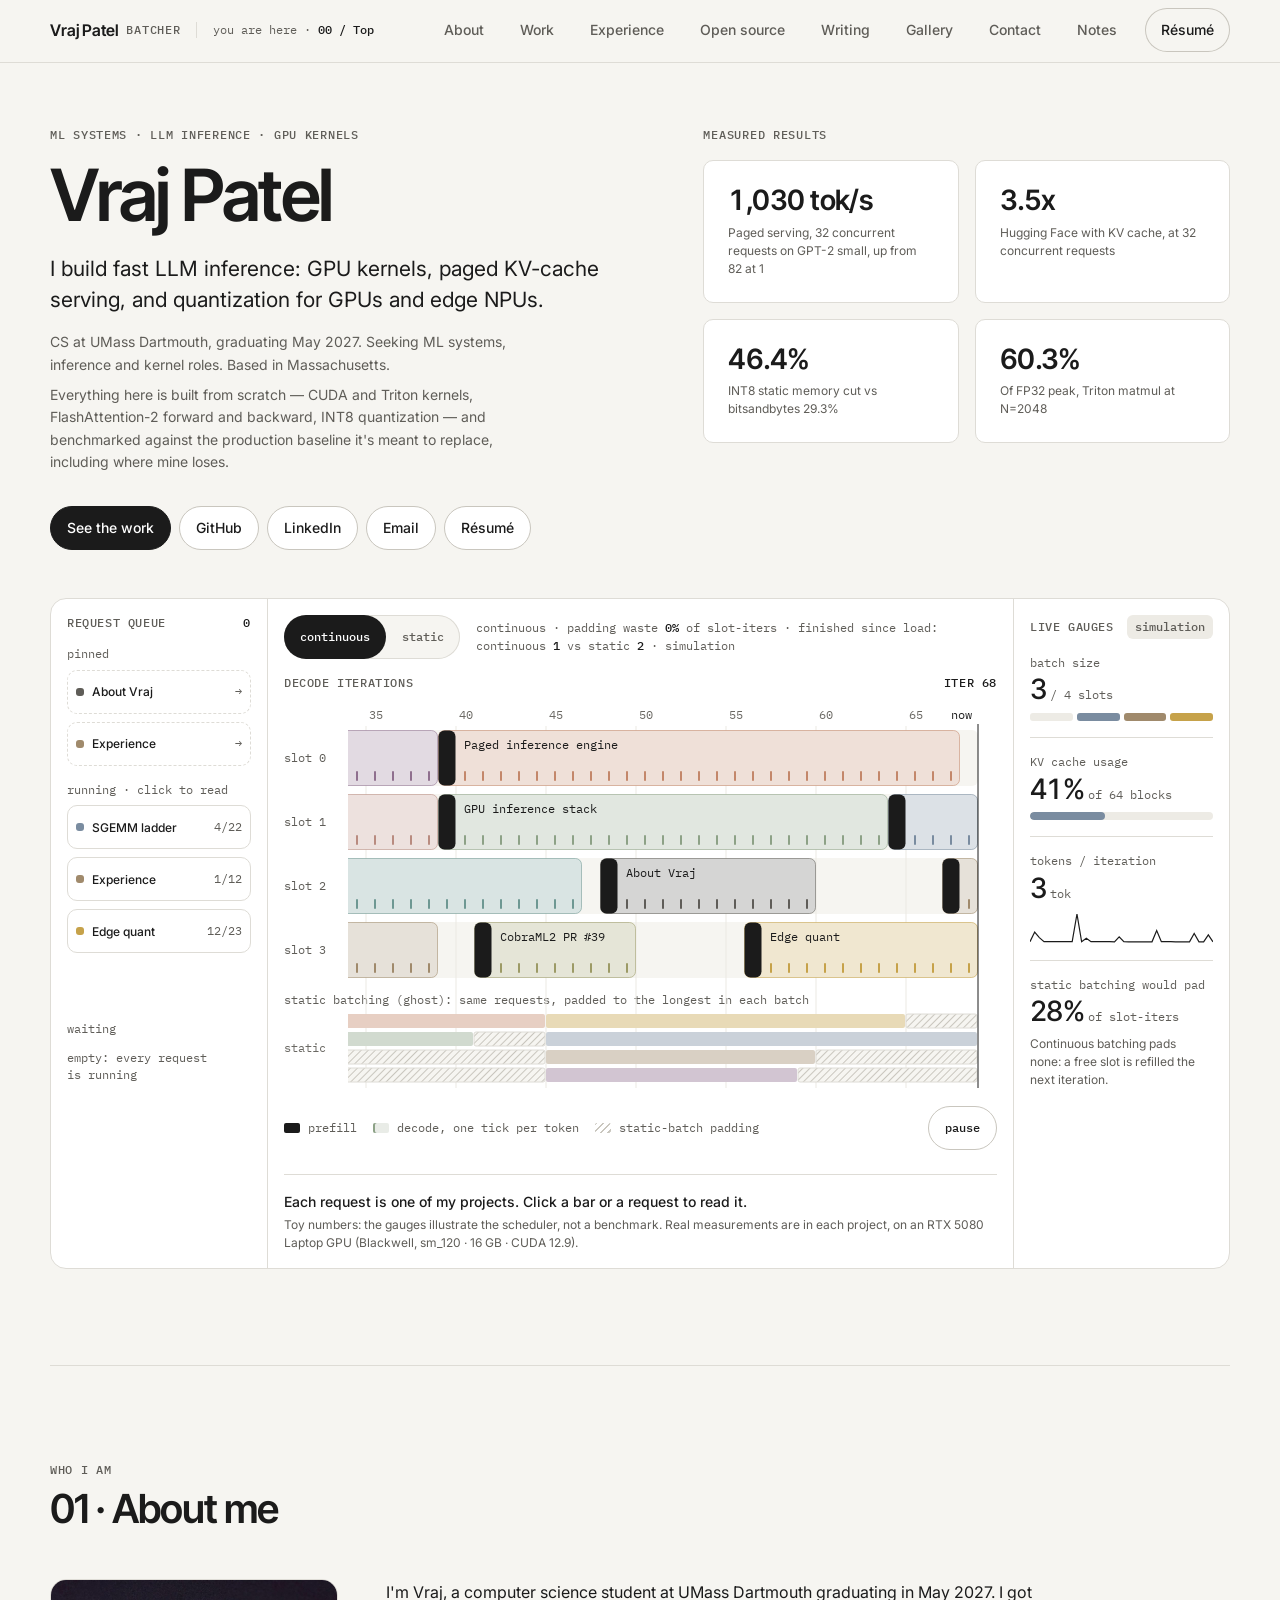
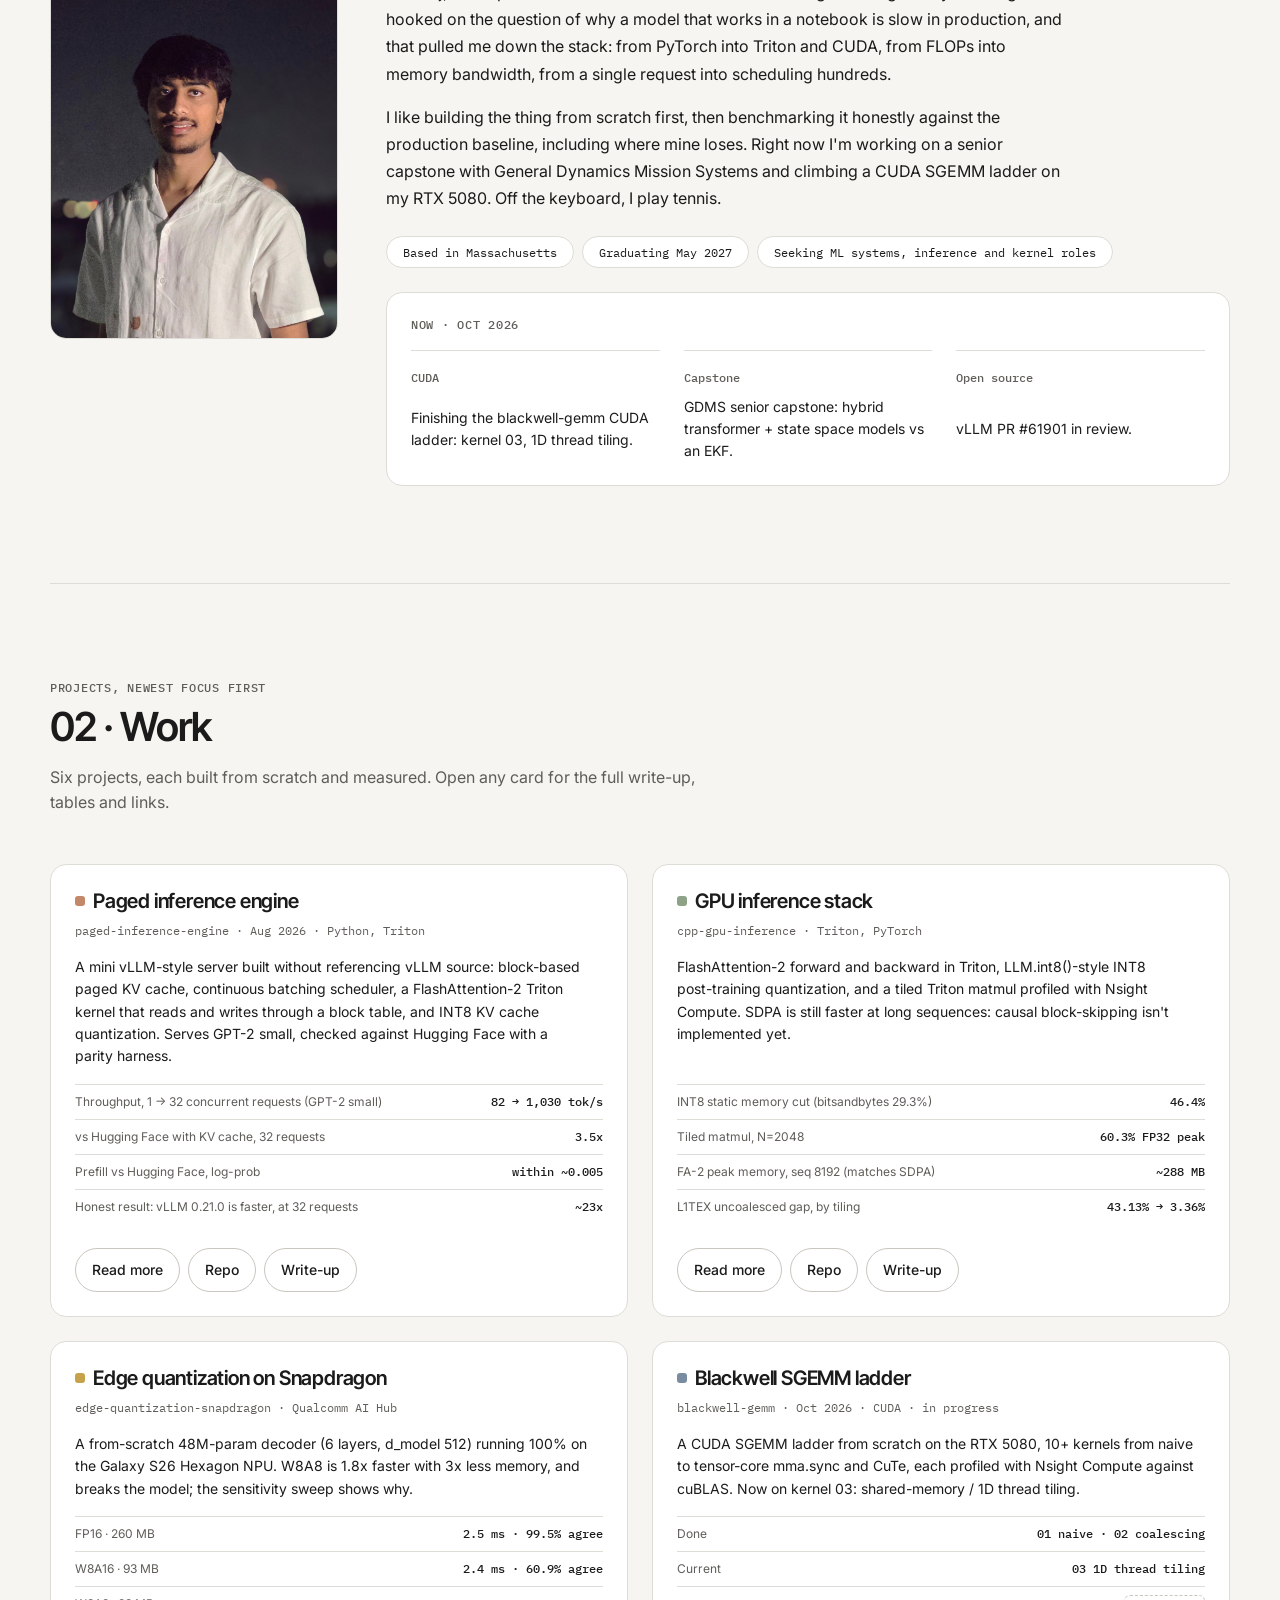
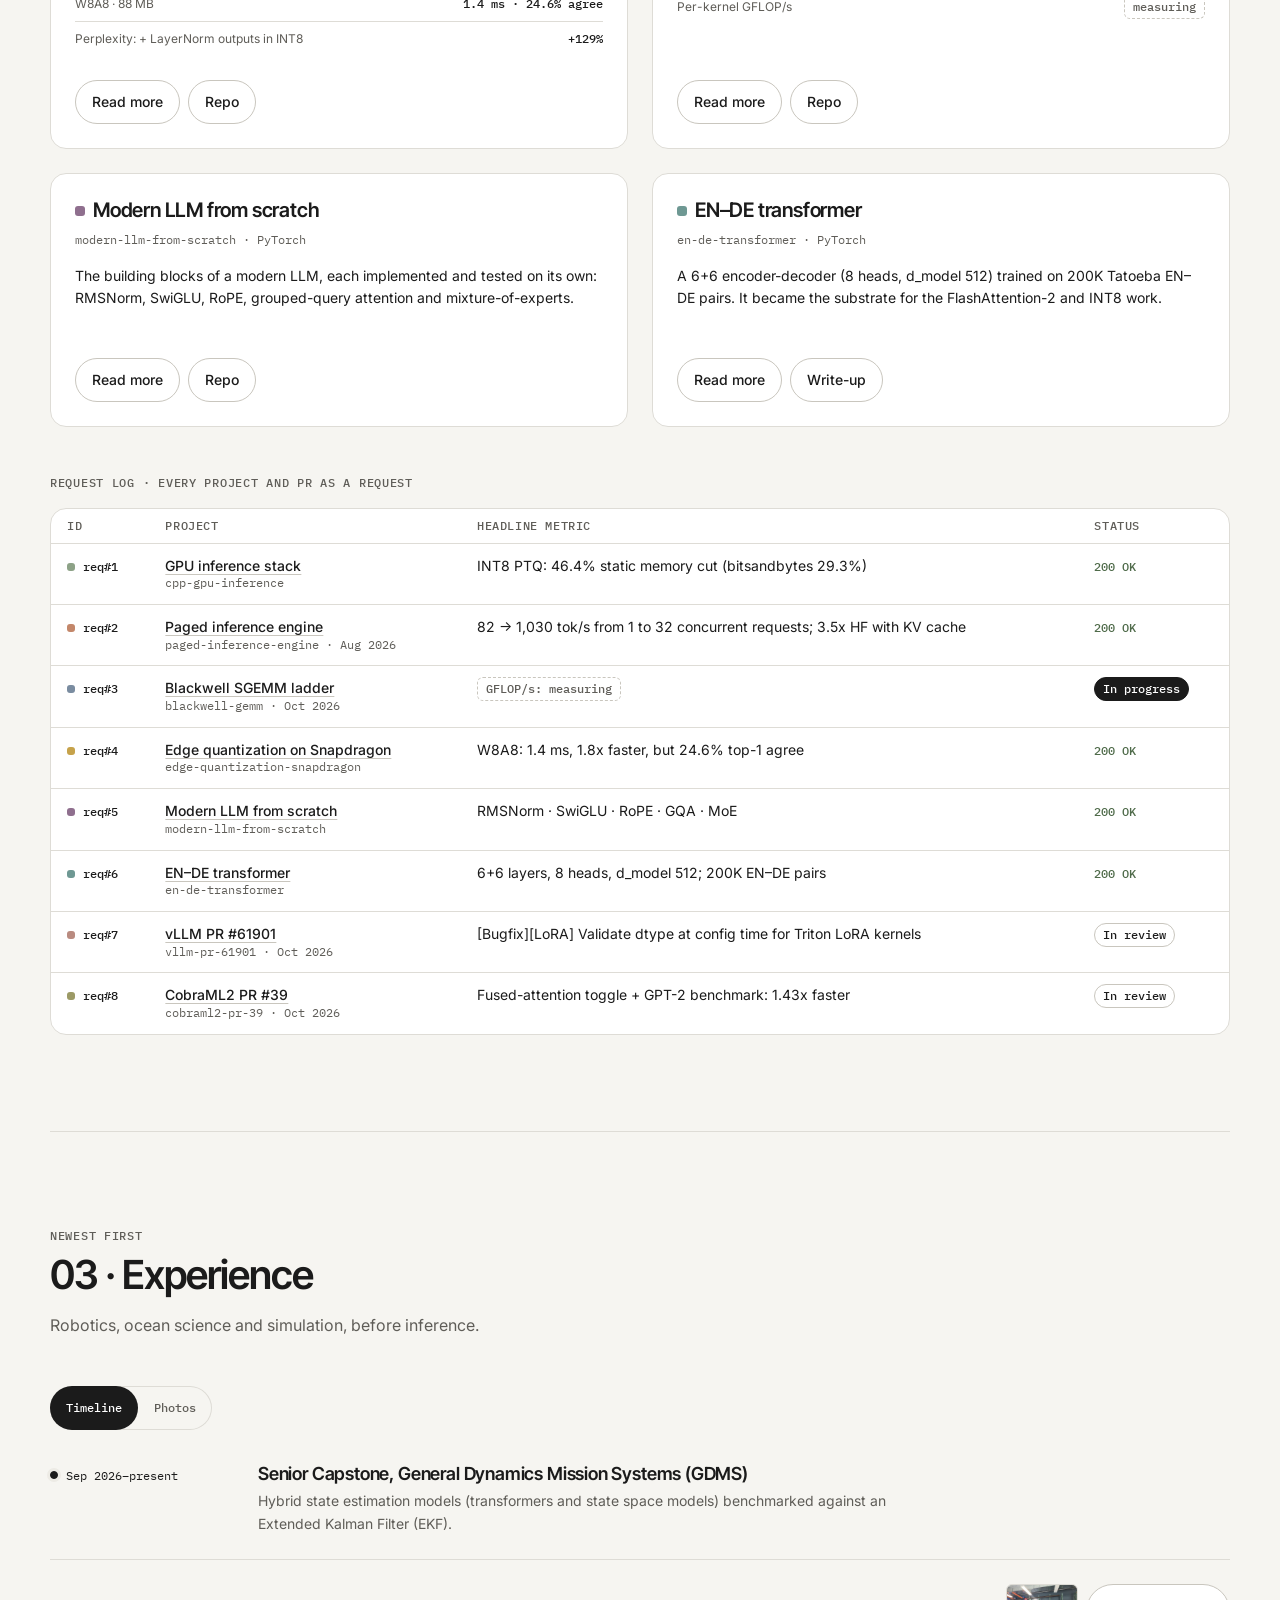
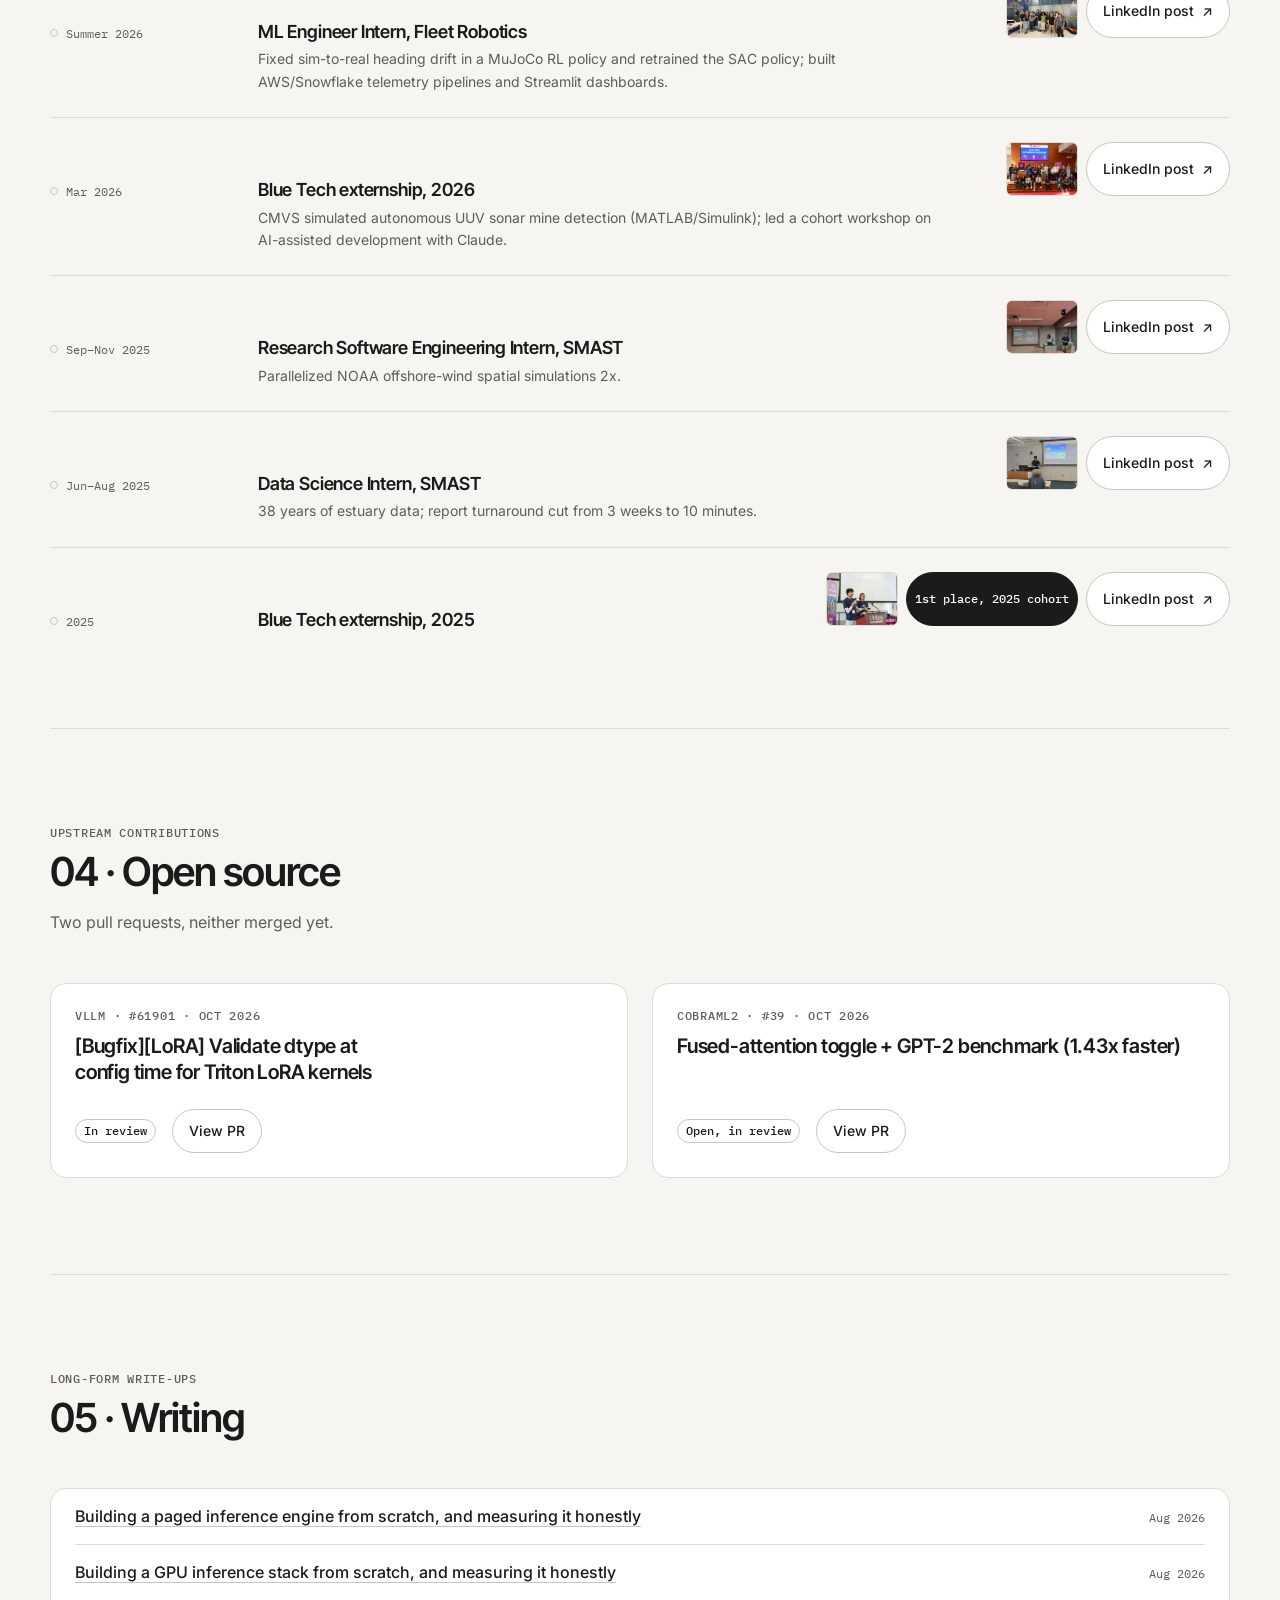
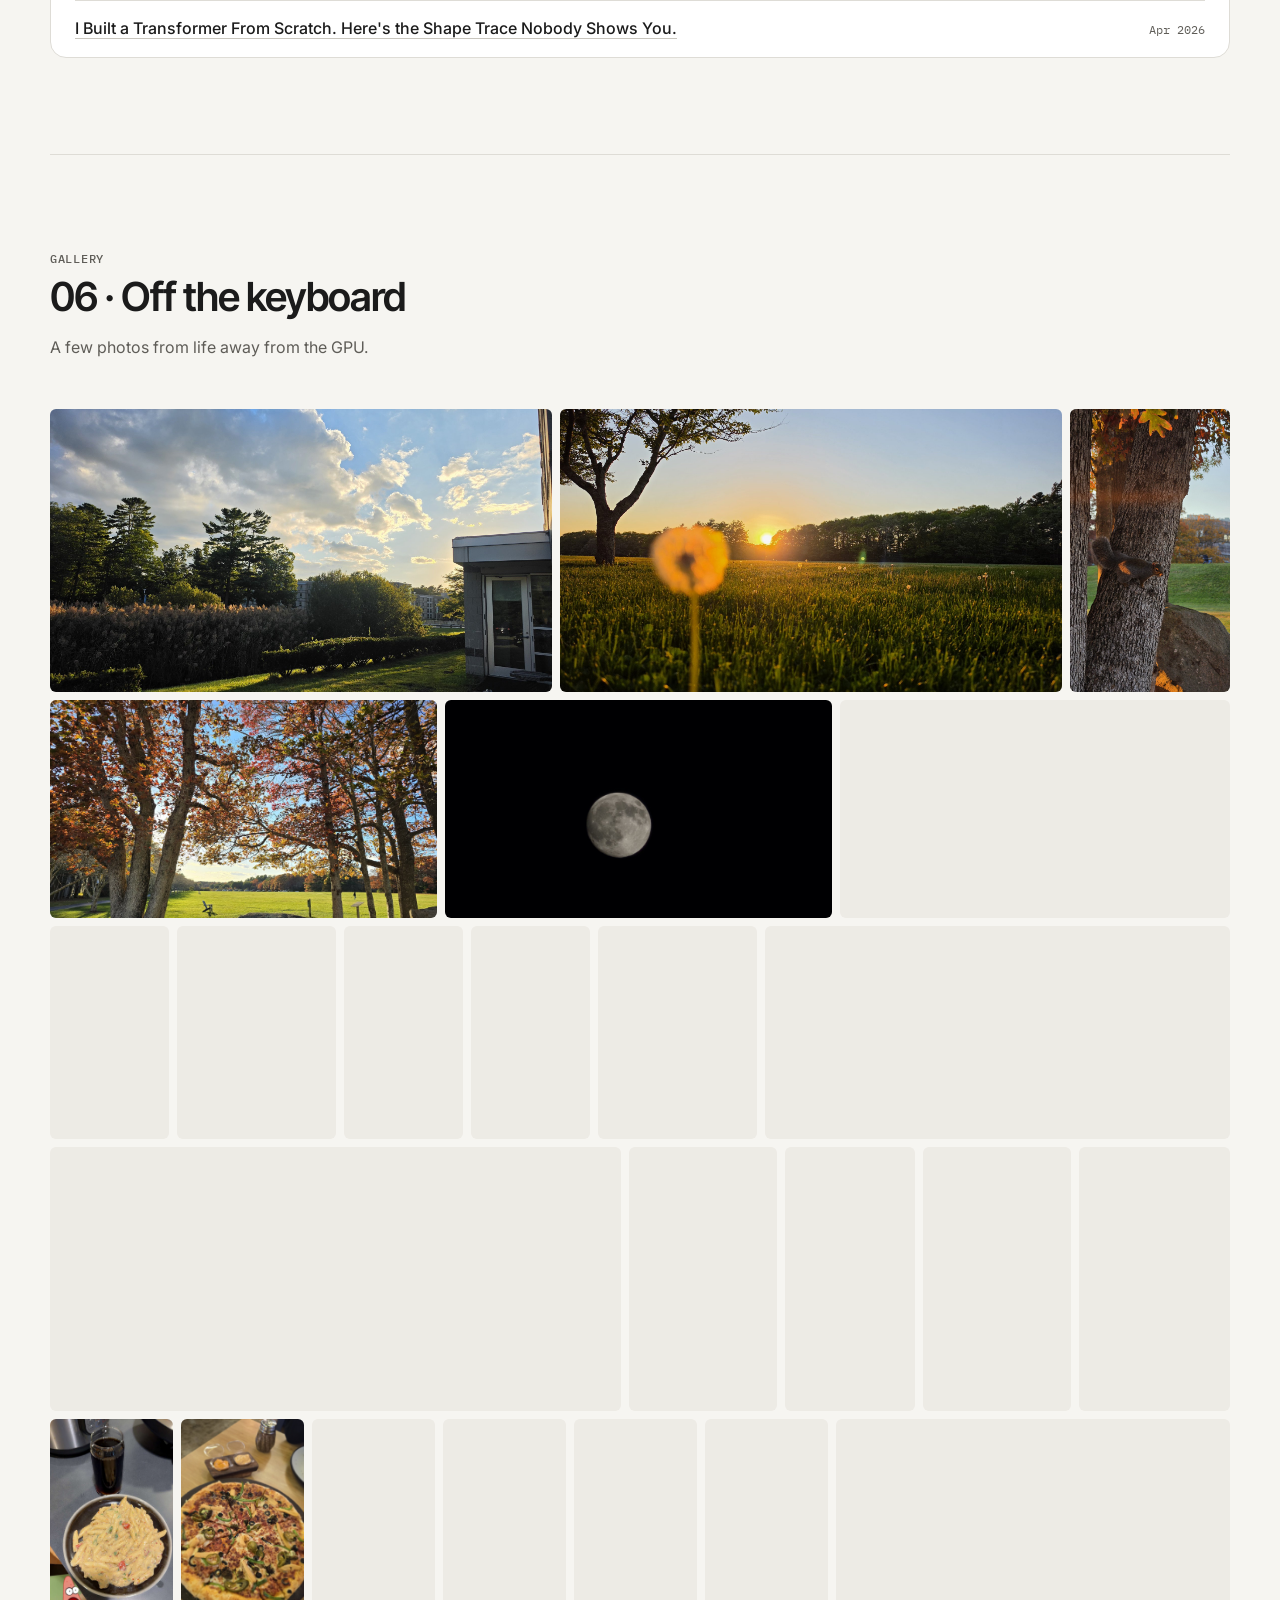
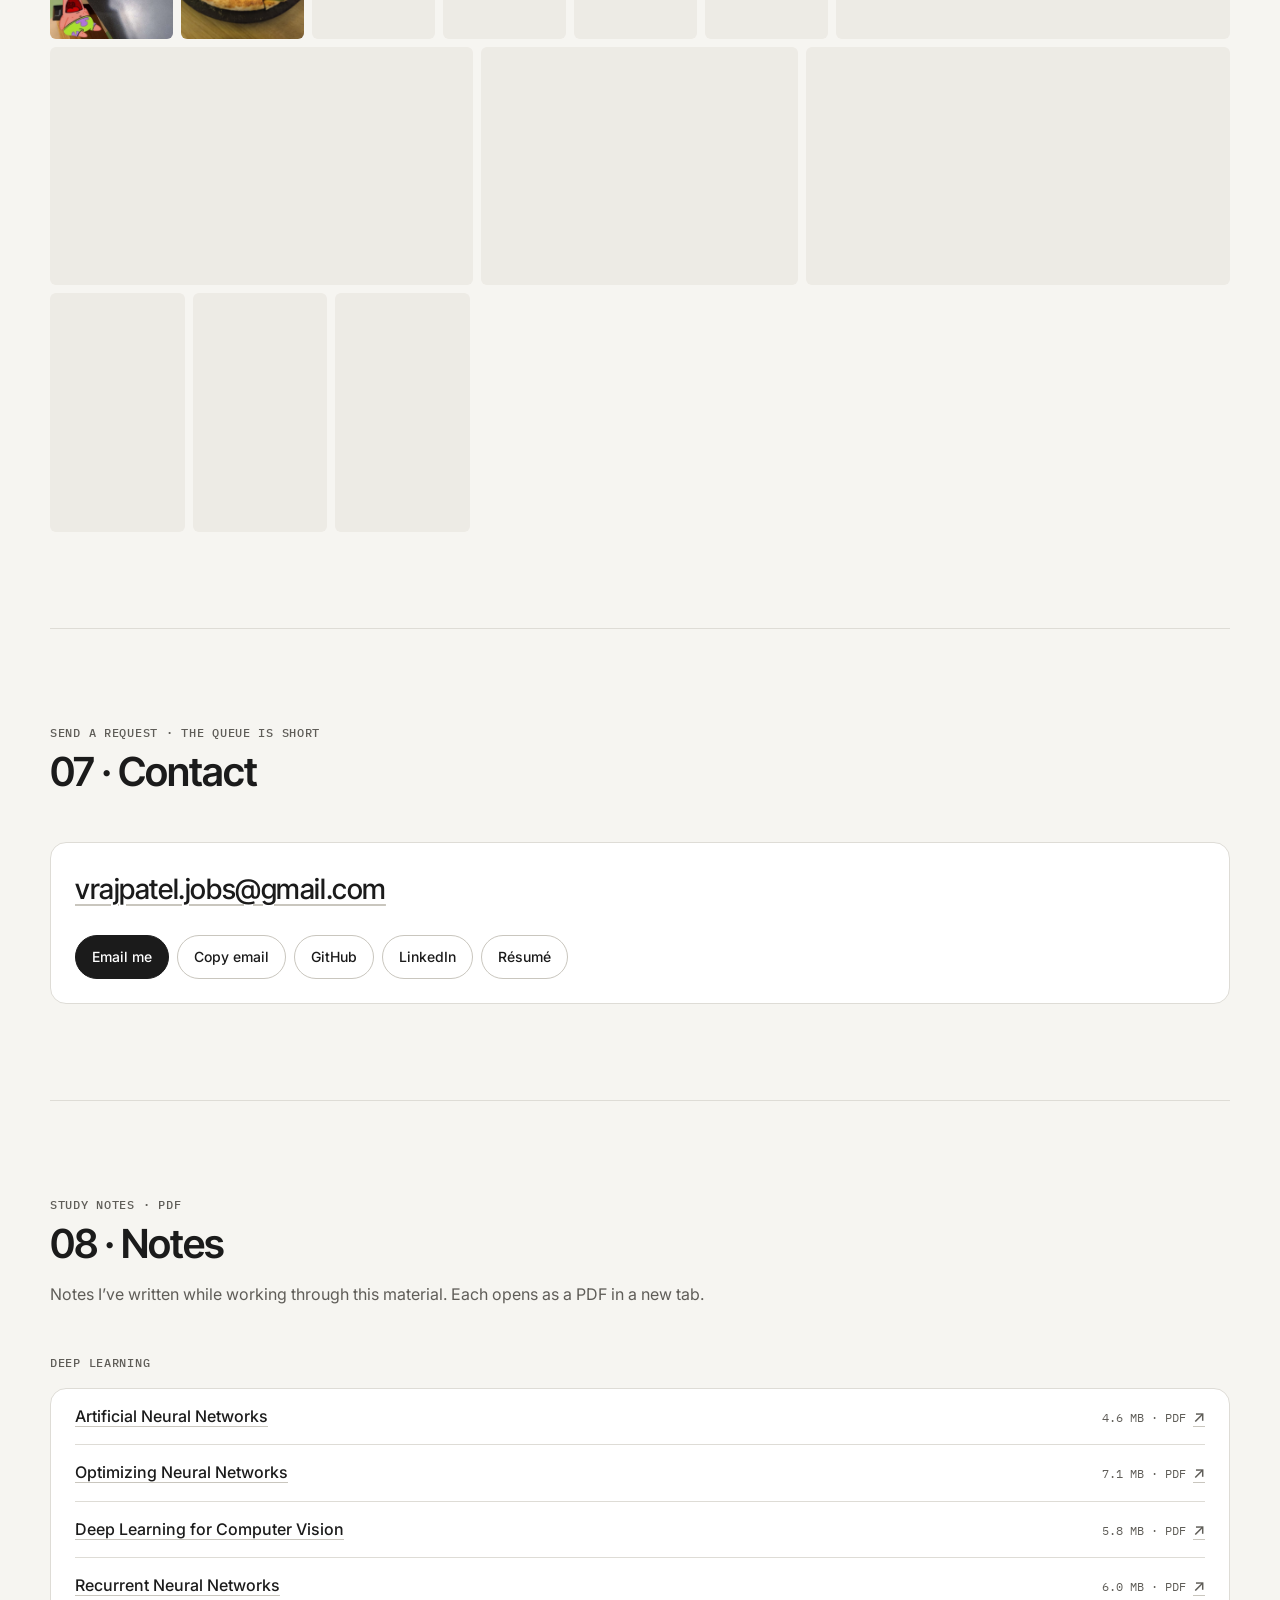
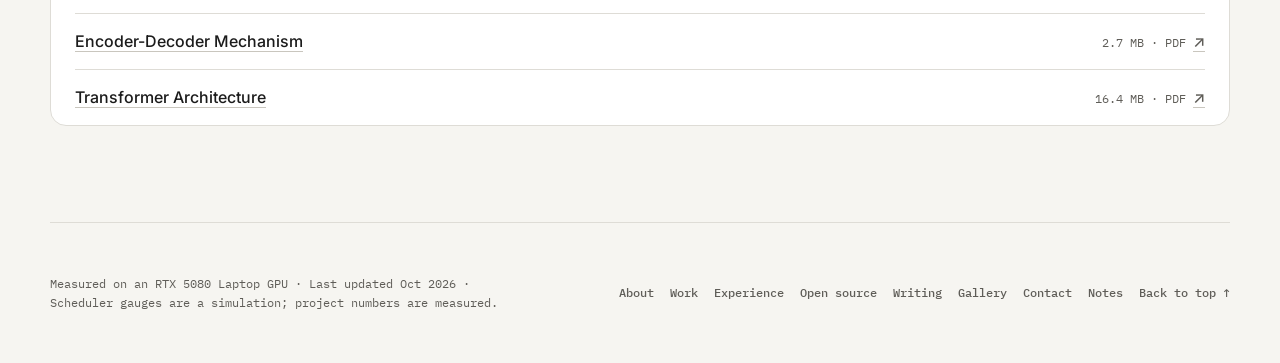
==== commit df108e06: "Timeline photo thumbnails, tighter hero panel, sturdier photo loading - Timeline rows show a small p" ====
--- a/index.html
+++ b/index.html
@@ -282,6 +282,7 @@
 .x-qlabel { margin-bottom: var(--s-1); font: 400 var(--fs-12)/1.3 var(--font-mono); color: var(--ink-2); }
 .x-qlist { list-style: none; display: grid; align-content: start; gap: var(--s-1); }
 .x-qlist--reserve { min-height: calc(4 * var(--tap) + 3 * var(--s-1)); } /* holds 4 rows so the panel never jumps */
+.x-qlist--reserve3 { min-height: calc(3 * var(--tap) + 2 * var(--s-1)); } /* the waiting queue holds at most 3 */
 .x-req {
   position: relative; display: flex; align-items: center; gap: var(--s-1); width: 100%; min-height: var(--tap); padding: var(--s-half) var(--s-1);
   border: 1px solid var(--line); border-radius: var(--r-s); background: var(--panel);
@@ -358,7 +359,7 @@
   .x-sched { grid-template-columns: minmax(0, 1fr); }
   .x-sched .x-rail { border-left: 0; }
   .x-qlist { grid-template-columns: repeat(2, minmax(0, 1fr)); }
-  .x-qlist--reserve { min-height: calc(2 * var(--tap) + var(--s-1)); }   /* 4 items = 2 rows of 2 */
+  .x-qlist--reserve, .x-qlist--reserve3 { min-height: calc(2 * var(--tap) + var(--s-1)); }   /* up to 4 items = 2 rows of 2 */
   .x-rail .x-gwrap { display: grid; grid-template-columns: minmax(0, 1fr) minmax(0, 1fr); column-gap: var(--s-2); }
   .x-rail .x-gauge:nth-child(-n+2) { padding-top: 0; border-top: 0; }
   .x-plate { margin-top: 0; }
@@ -413,7 +414,7 @@
   .x-pbody h2 { font-size: 24px; }
 }
 
-/* ---------- 8. About: photo, prose, facts, now, how I measure ---------- */
+/* ---------- 8. About: photo, prose, facts, now ---------- */
 .x-about { display: grid; grid-template-columns: 288px minmax(0, 1fr); gap: var(--s-6); align-items: start; }
 .x-photo { position: relative; width: 100%; max-width: 100%; aspect-ratio: 4 / 5; overflow: hidden; display: grid; place-items: center; border: 1px solid var(--line); border-radius: var(--r-m); background: var(--wash); }
 .x-photo img { position: absolute; inset: 0; width: 100%; height: 100%; object-fit: cover; }
@@ -434,11 +435,6 @@
   .x-now ul { grid-template-columns: repeat(3, minmax(0, 1fr)); gap: var(--s-3); }
   .x-now li { grid-template-columns: minmax(0, 1fr); gap: var(--s-1); padding-bottom: 0; }
 }
-.x-measure { display: grid; grid-template-columns: repeat(3, minmax(0, 1fr)); background: var(--panel); border: 1px solid var(--line); border-radius: var(--r-m); overflow: hidden; }
-.x-measure div { padding: var(--card-pad); }
-.x-measure div + div { border-left: 1px solid var(--line); }
-.x-measure b { display: block; margin-bottom: var(--s-1); font: 500 var(--fs-12)/1.3 var(--font-mono); color: var(--ink-2); }
-.x-measure p { font: 500 var(--fs-18)/1.45 var(--font-display); letter-spacing: -0.01em; }
 
 /* ---------- 9. Work cards (rows align across a pair via subgrid) ---------- */
 .x-work { display: grid; grid-template-columns: repeat(2, minmax(0, 1fr)); gap: var(--s-3); }
@@ -501,6 +497,8 @@
 .timeline__what p { margin-top: var(--s-half); font-size: var(--fs-14); line-height: 1.6; color: var(--ink-2); }
 
 .timeline__side { justify-content: flex-end; }
+.x-tthumb { flex: none; width: 72px; aspect-ratio: 4 / 3; padding: 0; overflow: hidden; border: 1px solid var(--line); border-radius: var(--r-xs); background: var(--wash); cursor: zoom-in; }
+.x-tthumb img { width: 100%; height: 100%; object-fit: cover; }
 
 /* Experience view: Timeline / Photos tabs reuse the scheduler's segmented control */
 .x-tabs { margin-bottom: var(--s-4); }
@@ -603,8 +601,6 @@
   .x-about { grid-template-columns: 224px minmax(0, 1fr); gap: var(--s-4); }
 }
 @media (max-width: 860px) {
-  .x-measure { grid-template-columns: minmax(0, 1fr); }
-  .x-measure div + div { border-left: 0; border-top: 1px solid var(--line); }
 }
 @media (max-width: 767px) {
   .x-work, .grid-2 { grid-template-columns: minmax(0, 1fr); }
@@ -614,7 +610,6 @@
   .x-about { grid-template-columns: minmax(0, 1fr); }
   .x-photo { max-width: 240px; }
   .x-now li { grid-template-columns: minmax(0, 1fr); gap: var(--s-half); }
-  .x-measure p { font-size: var(--fs-16); }
   .foot > .wrap { flex-direction: column; align-items: flex-start; }
 }
 
@@ -631,7 +626,7 @@
   #panel-timeline { display: block !important; }
   .x-sched { display: block; border: 0; margin-top: 16px; }
   .hero > .wrap, .section > .wrap { padding-block: 16px; }
-  .card, .x-work article, .x-proof div, .timeline li, .x-measure, .table-wrap { break-inside: avoid; box-shadow: none; }
+  .card, .x-work article, .x-proof div, .timeline li, .table-wrap { break-inside: avoid; box-shadow: none; }
   .x-after { opacity: 1; transform: none; }
   main a[href^="http"]:not(.btn)::after { content: " (" attr(href) ")"; font: 400 8pt/1.3 var(--font-mono); color: #5f5d58; overflow-wrap: anywhere; }
 }
@@ -709,7 +704,7 @@
         </div>
         <div class="x-qgroup">
           <p class="x-qlabel">waiting</p>
-          <ul class="x-qlist x-qlist--reserve" id="q-wait"></ul>
+          <ul class="x-qlist x-qlist--reserve3" id="q-wait"></ul>
         </div>
       </div>
 
@@ -734,7 +729,7 @@
         <div class="x-mainfoot">
           <div>
             <p class="x-cap">Each request is one of my projects. Click a bar or a request to read it.</p>
-            <p class="x-fine">Toy numbers: the gauges illustrate the scheduler, not a benchmark. Real measurements are in each project.</p>
+            <p class="x-fine">Toy numbers: the gauges illustrate the scheduler, not a benchmark. Real measurements are in each project, on an RTX 5080 Laptop GPU (Blackwell, sm_120 · 16 GB · CUDA 12.9).</p>
           </div>
         </div>
       </div>
@@ -762,11 +757,6 @@
             <p class="x-gfig"><span id="m-pad">0%</span><small>of slot-iters</small></p>
             <p class="x-note">Continuous batching pads none: a free slot is refilled the next iteration.</p>
           </div>
-        </div>
-        <div class="x-plate">
-          <p>measured on</p>
-          <p><b>RTX 5080 Laptop GPU</b> · Blackwell, sm_120 · 16 GB · CUDA 12.9</p>
-          <p><b>Galaxy S26</b> · Snapdragon 8 Elite Gen 5 · Hexagon NPU</p>
         </div>
       </div>
     </section>
@@ -805,12 +795,6 @@
           </ul>
         </div>
       </div>
-    </div>
-    <p class="eyebrow sublabel">How I measure</p>
-    <div class="x-measure">
-      <div><b>01</b><p>Benchmark against the production baseline, not a strawman.</p></div>
-      <div><b>02</b><p>Report where mine loses (e.g. SDPA is still faster at long sequences).</p></div>
-      <div><b>03</b><p>Profile before optimizing — Nsight Compute on every kernel.</p></div>
     </div>
   </div>
 </section>
@@ -929,32 +913,32 @@
     </div>
     <div class="x-tabpanel" id="panel-timeline" role="tabpanel" aria-labelledby="tab-timeline" tabindex="0">
       <ol class="timeline">
-        <li class="is-current">
+        <li class="is-current" data-slug="gdms-capstone">
           <p class="timeline__when">Sep 2026–present</p>
           <div class="timeline__what"><strong>Senior Capstone, General Dynamics Mission Systems (GDMS)</strong><p>Hybrid state estimation models (transformers and state space models) benchmarked against an Extended Kalman Filter (EKF).</p></div>
           <div class="timeline__side" aria-hidden="true"></div>
         </li>
-        <li>
+        <li data-slug="fleet-robotics">
           <p class="timeline__when">Summer 2026</p>
           <div class="timeline__what"><strong>ML Engineer Intern, Fleet Robotics</strong><p>Fixed sim-to-real heading drift in a MuJoCo RL policy and retrained the SAC policy; built AWS/Snowflake telemetry pipelines and Streamlit dashboards.</p></div>
           <div class="btns timeline__side"><a class="btn" href="https://lnkd.in/p/gMaM6HDj" target="_blank" rel="noopener">LinkedIn post <span aria-hidden="true">↗</span><span class="vh"> about ML Engineer Intern, Fleet Robotics (opens in a new tab)</span></a></div>
         </li>
-        <li>
+        <li data-slug="bluetech-externship-2026">
           <p class="timeline__when">Mar 2026</p>
           <div class="timeline__what"><strong>Blue Tech externship, 2026</strong><p>CMVS simulated autonomous UUV sonar mine detection (MATLAB/Simulink); led a cohort workshop on AI-assisted development with Claude.</p></div>
           <div class="btns timeline__side"><a class="btn" href="https://lnkd.in/p/g2JJ2A32" target="_blank" rel="noopener">LinkedIn post <span aria-hidden="true">↗</span><span class="vh"> about Blue Tech externship, 2026 (opens in a new tab)</span></a></div>
         </li>
-        <li>
+        <li data-slug="smast-research">
           <p class="timeline__when">Sep–Nov 2025</p>
           <div class="timeline__what"><strong>Research Software Engineering Intern, SMAST</strong><p>Parallelized NOAA offshore-wind spatial simulations 2x.</p></div>
           <div class="btns timeline__side"><a class="btn" href="https://www.linkedin.com/posts/vrajpatel105_wrapping-up-an-incredible-micro-internship-activity-7394126929957773313-otMJ" target="_blank" rel="noopener">LinkedIn post <span aria-hidden="true">↗</span><span class="vh"> about Research Software Engineering Intern, SMAST (opens in a new tab)</span></a></div>
         </li>
-        <li>
+        <li data-slug="smast-data-science">
           <p class="timeline__when">Jun–Aug 2025</p>
           <div class="timeline__what"><strong>Data Science Intern, SMAST</strong><p>38 years of estuary data; report turnaround cut from 3 weeks to 10 minutes.</p></div>
           <div class="btns timeline__side"><a class="btn" href="https://www.linkedin.com/posts/vrajpatel105_wrapping-up-an-incredible-summer-internship-activity-7359916390083936256-LVyu" target="_blank" rel="noopener">LinkedIn post <span aria-hidden="true">↗</span><span class="vh"> about Data Science Intern, SMAST (opens in a new tab)</span></a></div>
         </li>
-        <li>
+        <li data-slug="bluetech-externship-2025">
           <p class="timeline__when">2025</p>
           <div class="timeline__what"><strong>Blue Tech externship, 2025</strong></div>
           <div class="btns timeline__side"><span class="chip chip--solid">1st place, 2025 cohort</span><a class="btn" href="https://lnkd.in/p/gUFm4vCX" target="_blank" rel="noopener">LinkedIn post <span aria-hidden="true">↗</span><span class="vh"> about Blue Tech externship, 2025 (opens in a new tab)</span></a></div>
@@ -1206,6 +1190,18 @@
   const ON_PAGES = /\.github\.io$/i.test(location.hostname);
   const INDEXED = /^(media|notes)\/|^resume\.pdf$/i;
   const fileURL = (path) => "/" + path.split("/").map(encodeURIComponent).join("/");
+  /* Photos get a version from the file's git hash (or size), so a new or replaced photo
+     never hits a stale browser cache, including a 404 cached while Pages was still deploying. */
+  const mediaURL = (f) => fileURL(f.path) + "?v=" + encodeURIComponent((f.sha || "").slice(0, 10) || f.size || "0");
+  /* One retry after a few seconds (Pages may still be deploying a just-pushed photo), then fail(). */
+  function onImgError(img, fail) {
+    img.addEventListener("error", function handler() {
+      if (img.dataset.retried) { img.removeEventListener("error", handler); fail(); return; }
+      img.dataset.retried = "1";
+      const src = img.src;
+      setTimeout(() => { img.src = src + (src.includes("?") ? "&" : "?") + "r=" + Date.now(); }, 4000);
+    });
+  }
   function getJSON(url, gh) {
     return fetch(url, gh ? { headers: { Accept: "application/vnd.github+json" } } : { cache: "no-cache" })
       .then((res) => (res.ok ? res.json() : Promise.reject(res.status)));
@@ -1220,7 +1216,7 @@
     const live = ON_PAGES
       ? getJSON(REPO_API + "/git/trees/main?recursive=1", true).then((d) => {
           if (!d || !Array.isArray(d.tree)) throw new Error("no tree");
-          return d.tree.filter((n) => n.type === "blob" && INDEXED.test(n.path)).map((n) => ({ path: n.path, size: n.size }));
+          return d.tree.filter((n) => n.type === "blob" && INDEXED.test(n.path)).map((n) => ({ path: n.path, size: n.size, sha: n.sha }));
         })
       : Promise.reject(new Error("not on Pages"));
     return live
@@ -1406,7 +1402,7 @@
     const it = S.it;
     let tokens = 0;
     if (it >= S.nextArr) {
-      if (S.queue.length < 4) { const r = BY[ORDER[S.ptr % ORDER.length]]; S.ptr++; S.queue.push({ r: r, arr: it, len: jlen(r) }); }
+      if (S.queue.length < 3) { const r = BY[ORDER[S.ptr % ORDER.length]]; S.ptr++; S.queue.push({ r: r, arr: it, len: jlen(r) }); }
       S.nextArr = it + 3 + Math.floor(rnd() * 6);
     }
     S.slots.forEach((g) => { if (g) { g.gen++; tokens++; } });
@@ -1449,7 +1445,7 @@
   let G = {};
   function layoutGantt() {
     const compact = phoneMQ.matches;
-    G = compact ? { LW: 48, CW: 12, LH: 32, GAP: 8, GL: 8 } : { LW: 64, CW: 18, LH: 44, GAP: 8, GL: 10 };
+    G = compact ? { LW: 48, CW: 12, LH: 32, GAP: 8, GL: 8 } : { LW: 64, CW: 18, LH: 56, GAP: 8, GL: 14 };
     G.compact = compact;
     G.W = clamp(Math.floor((gwrap.clientWidth - G.LW - 8) / G.CW), compact ? 12 : 20, 60);
     G.top = 24; G.lanesH = SLOTS * (G.LH + G.GAP);
@@ -1804,13 +1800,13 @@
     function show(src) {
       if (!src) return;
       img.addEventListener("load", () => { img.hidden = false; mono.hidden = true; }, { once: true });
-      img.addEventListener("error", () => { img.hidden = true; mono.hidden = false; img.removeAttribute("src"); }, { once: true });
+      onImgError(img, () => { img.hidden = true; mono.hidden = false; img.removeAttribute("src"); });
       img.src = src;
     }
     if (PROFILE_PHOTO) show(PROFILE_PHOTO);
     else indexReady.then((files) => {
       const f = files.find((x) => /^media\/my_photo\.(jpe?g|png|webp)$/i.test(x.path));
-      if (f) show(fileURL(f.path));
+      if (f) show(mediaURL(f));
     });
   })();
 
@@ -1933,7 +1929,7 @@
       btn.classList.add("is-loaded");
       scheduleRender();
     });
-    img.addEventListener("error", () => {
+    onImgError(img, () => {
       tiles = tiles.filter((x) => x !== t);
       photos = photos.filter((x) => x !== p);
       if (!photos.length) { showPlaceholders(); return; }
@@ -1969,7 +1965,7 @@
     const list = files
       .filter((f) => /^media\/gallery\/[^/]+$/i.test(f.path) && IMG_RE.test(f.path))
       .sort((a, b) => a.path.localeCompare(b.path, undefined, { numeric: true }))
-      .map((f) => ({ src: fileURL(f.path), caption: prettify(f.path.split("/").pop()), ratio: f.w && f.h ? f.w / f.h : 0 }));
+      .map((f) => ({ src: mediaURL(f), caption: prettify(f.path.split("/").pop()), ratio: f.w && f.h ? f.w / f.h : 0 }));
     showPhotos(list);
   });
 
@@ -2064,33 +2060,55 @@
     });
 
     const cards = Array.from(document.querySelectorAll("#roles .x-role"));
-    const rolePhotos = [];   // in page order, only roles whose photo loaded
+    const rolePhotos = [];   // in page order, every role with a photo; a photo that fails to load is dropped
     function caption(card) {
       return card.querySelector(".x-role__org").textContent + " · " + card.querySelector("strong").textContent + " · " + card.querySelector(".x-role__when").textContent;
+    }
+    const findImg = (files, dir, slug) => {
+      const re = new RegExp("^media/experience/" + dir + slug + "\\.(jpe?g|png|webp)$", "i");
+      return files.find((x) => re.test(x.path));
+    };
+    /* A photo button: the small preview (media/experience/thumbs/<slug>.jpg, if present) on the
+       page, the full photo in the lightbox. Used by the Photos tab and the Timeline. */
+    function photoButton(cls, src, entry, onLoad, onFail) {
+      const btn = document.createElement("button");
+      btn.type = "button"; btn.className = cls;
+      btn.setAttribute("aria-label", "Open photo: " + entry.caption);
+      const img = document.createElement("img");
+      img.loading = "lazy"; img.decoding = "async"; img.alt = "";
+      if (onLoad) img.addEventListener("load", onLoad, { once: true });
+      onImgError(img, onFail);
+      img.src = src;
+      btn.appendChild(img);
+      btn.addEventListener("click", () => openLightbox(rolePhotos, rolePhotos.indexOf(entry), btn));
+      return btn;
     }
     indexReady.then((files) => {
       cards.forEach((card) => {
         const slug = card.getAttribute("data-slug");
-        const re = new RegExp("^media/experience/" + slug + "\\.(jpe?g|png|webp)$", "i");
-        const f = files.find((x) => re.test(x.path));
+        const f = findImg(files, "", slug);
         if (!f) return;
-        const entry = { src: fileURL(f.path), caption: caption(card), card: card };
-        const btn = document.createElement("button");
-        btn.type = "button"; btn.className = "x-role__img";
-        btn.setAttribute("aria-label", "Open photo: " + entry.caption);
-        const img = document.createElement("img");
-        img.loading = "lazy"; img.decoding = "async"; img.alt = "";
-        img.addEventListener("load", () => {
-          const ph = card.querySelector(".x-role__ph");
-          if (ph) ph.remove();
-          rolePhotos.push(entry);
-          rolePhotos.sort((a, b) => cards.indexOf(a.card) - cards.indexOf(b.card));
-        }, { once: true });
-        img.addEventListener("error", () => btn.remove(), { once: true });
-        img.src = entry.src;
-        btn.appendChild(img);
-        btn.addEventListener("click", () => openLightbox(rolePhotos, rolePhotos.indexOf(entry), btn));
+        const th = findImg(files, "thumbs/", slug);
+        const small = th ? mediaURL(th) : mediaURL(f);
+        const entry = { src: mediaURL(f), caption: caption(card), card: card };
+        rolePhotos.push(entry);
+        const row = document.querySelector('.timeline li[data-slug="' + slug + '"]');
+        let tbtn = null;
+        const fail = () => {
+          const k = rolePhotos.indexOf(entry);
+          if (k >= 0) rolePhotos.splice(k, 1);
+          btn.remove();
+          if (tbtn) tbtn.remove();
+        };
+        const btn = photoButton("x-role__img", small, entry, () => { const ph = card.querySelector(".x-role__ph"); if (ph) ph.remove(); }, fail);
         card.querySelector(".x-role__media").appendChild(btn);
+        const side = row && row.querySelector(".timeline__side");
+        if (side) {
+          tbtn = photoButton("x-tthumb", small, entry, null, fail);
+          side.removeAttribute("aria-hidden");
+          side.classList.add("btns");
+          side.insertBefore(tbtn, side.firstChild);
+        }
       });
     });
   })();
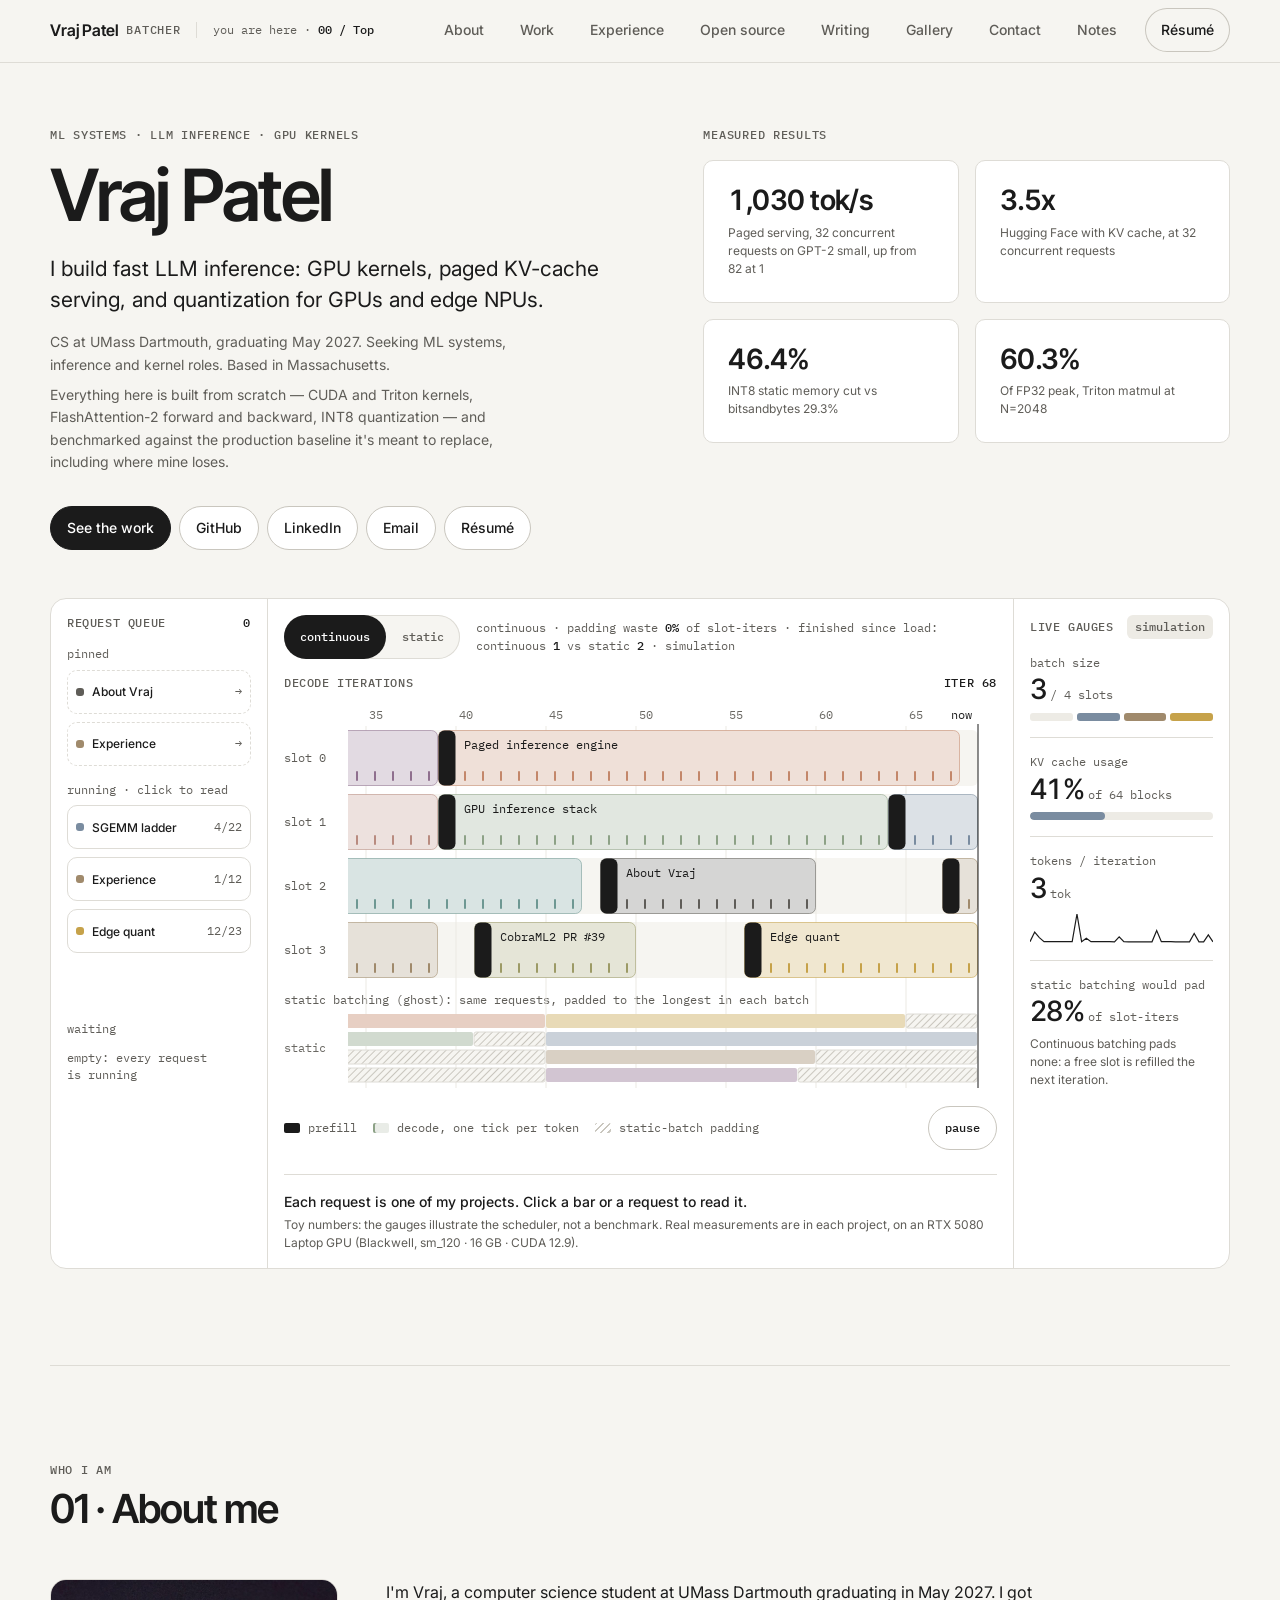
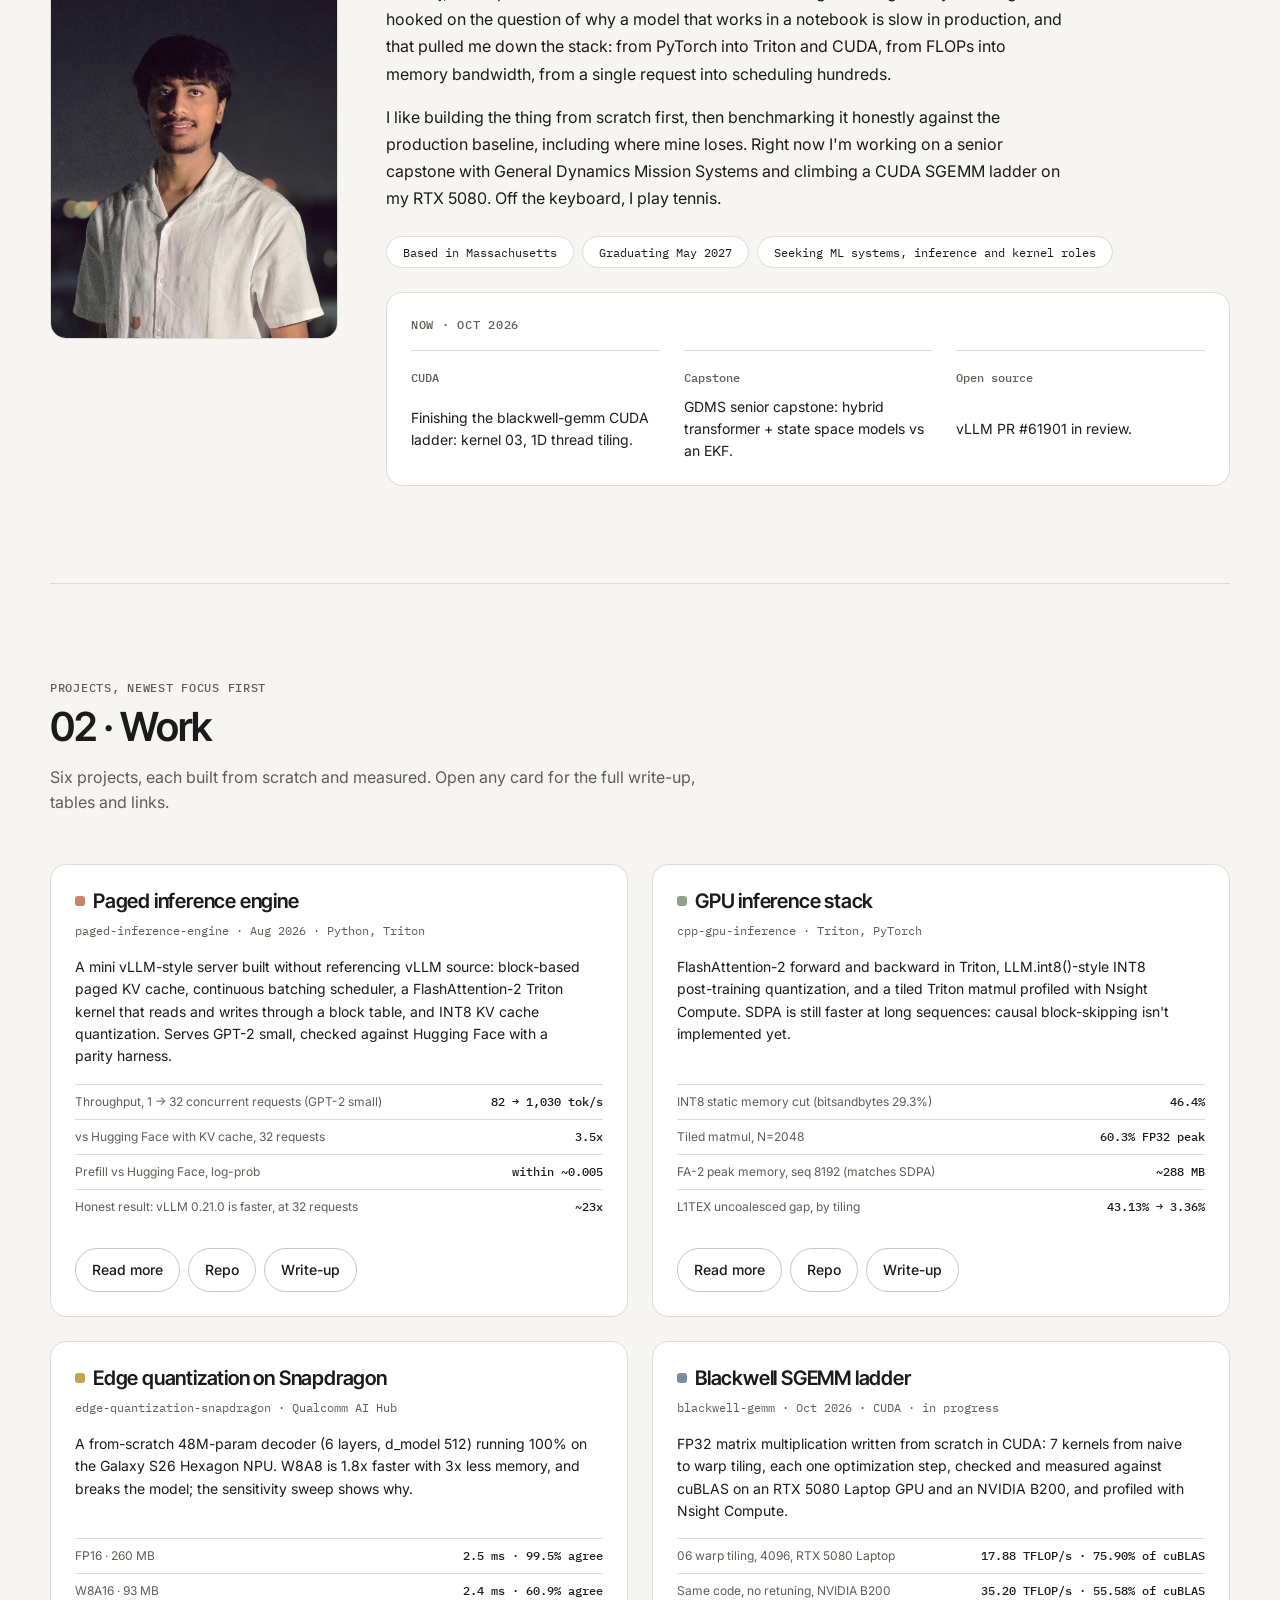
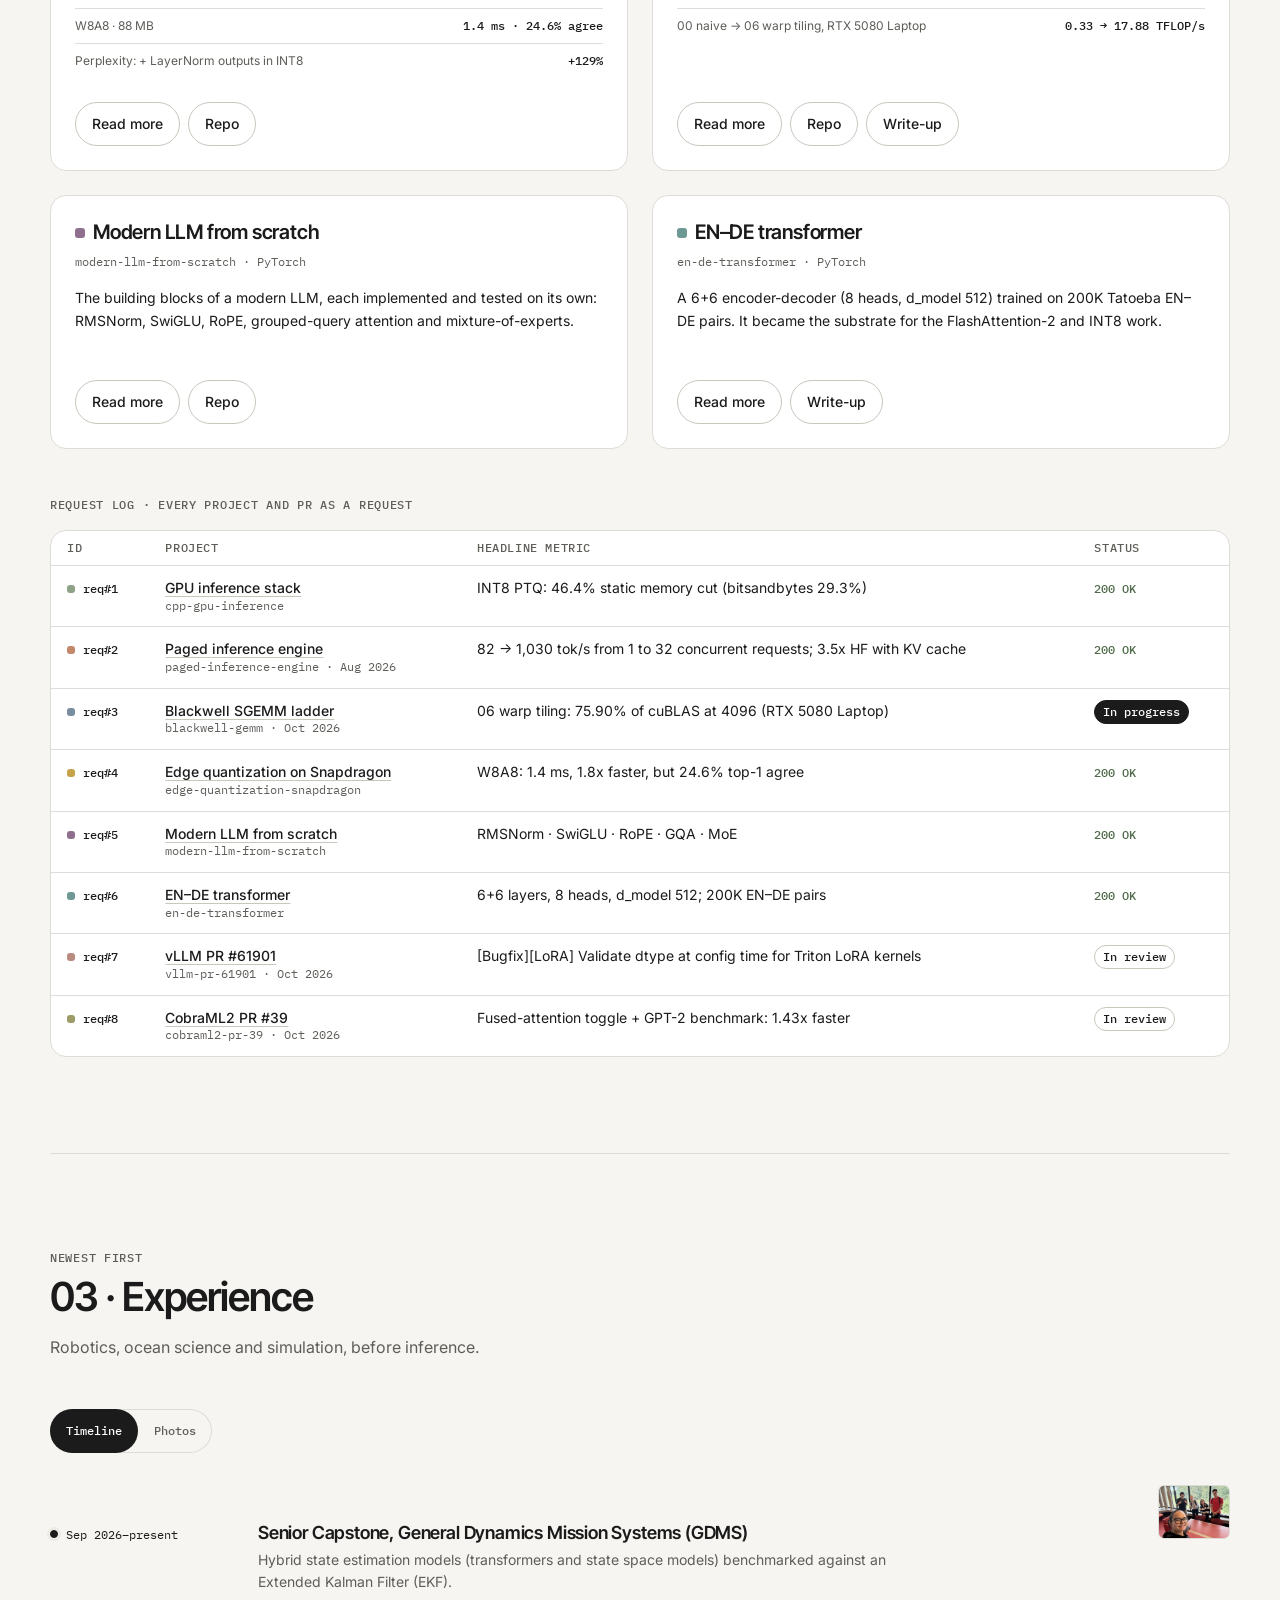
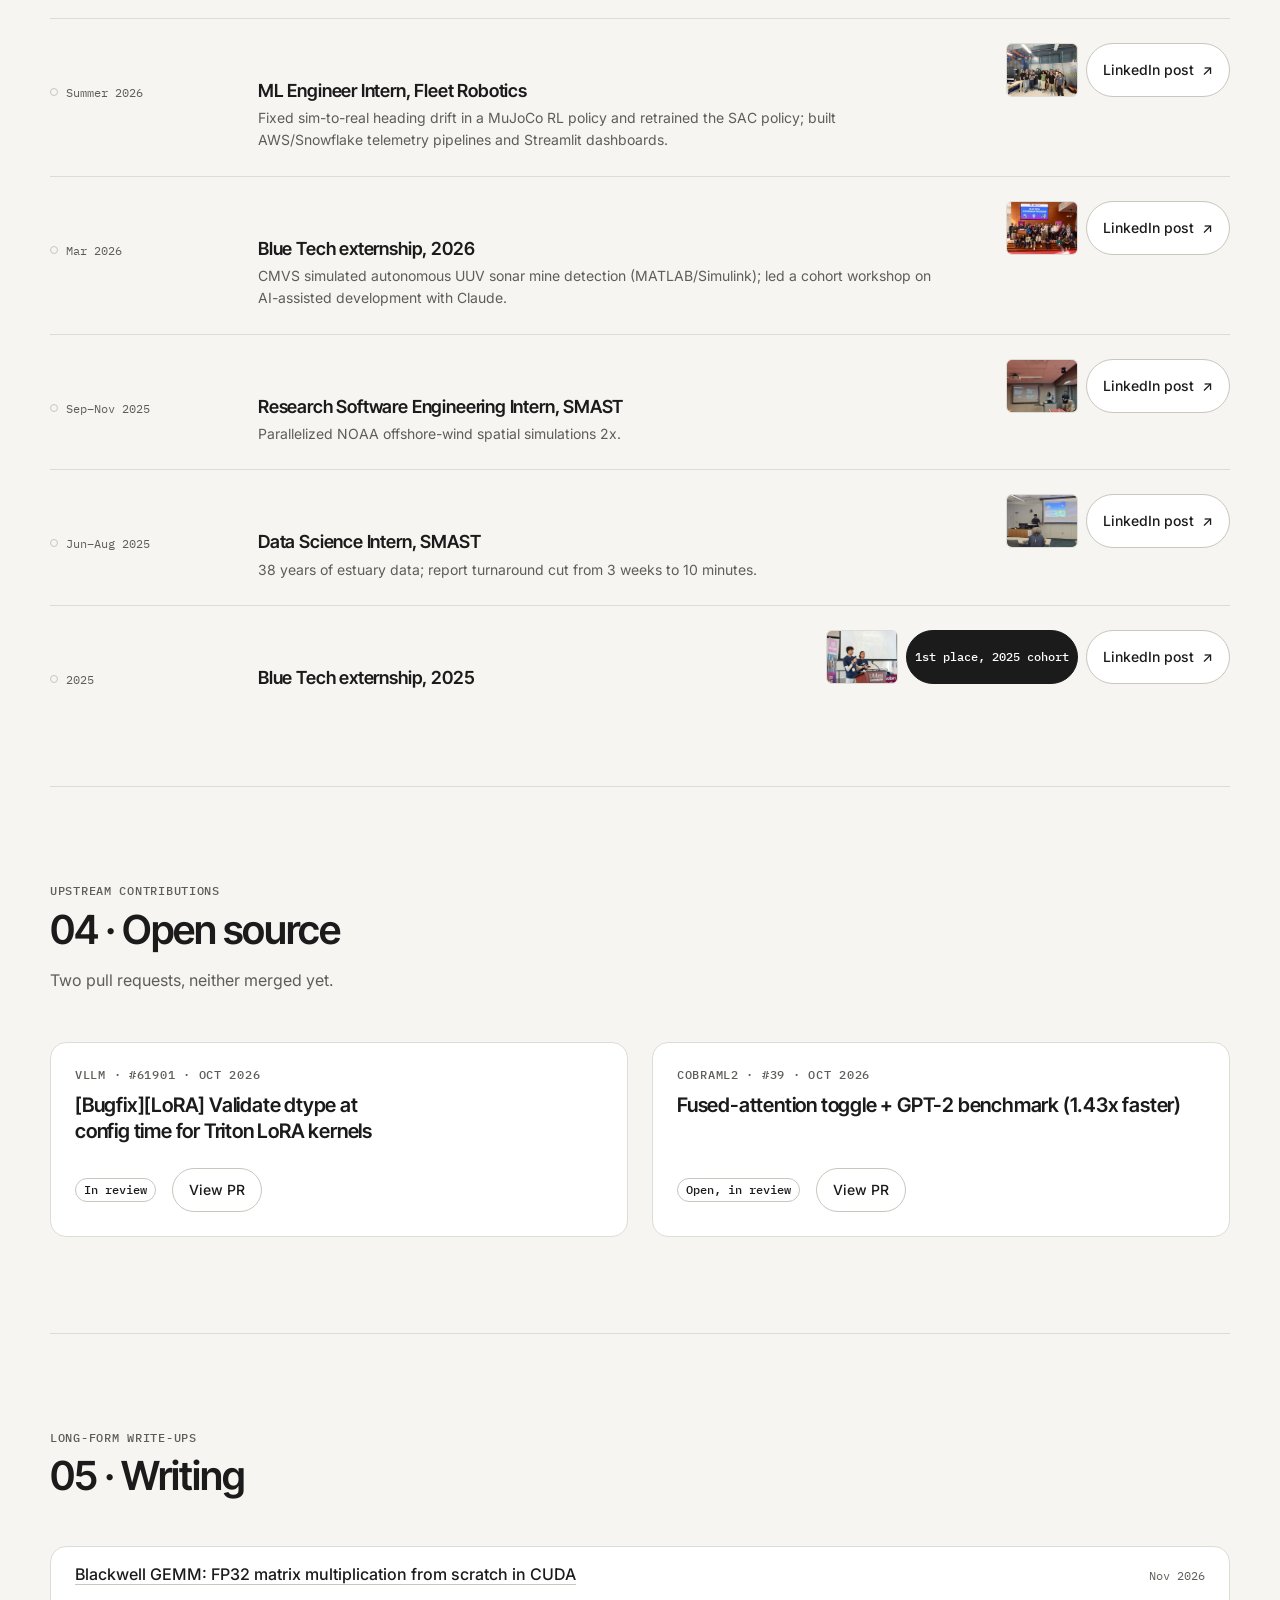
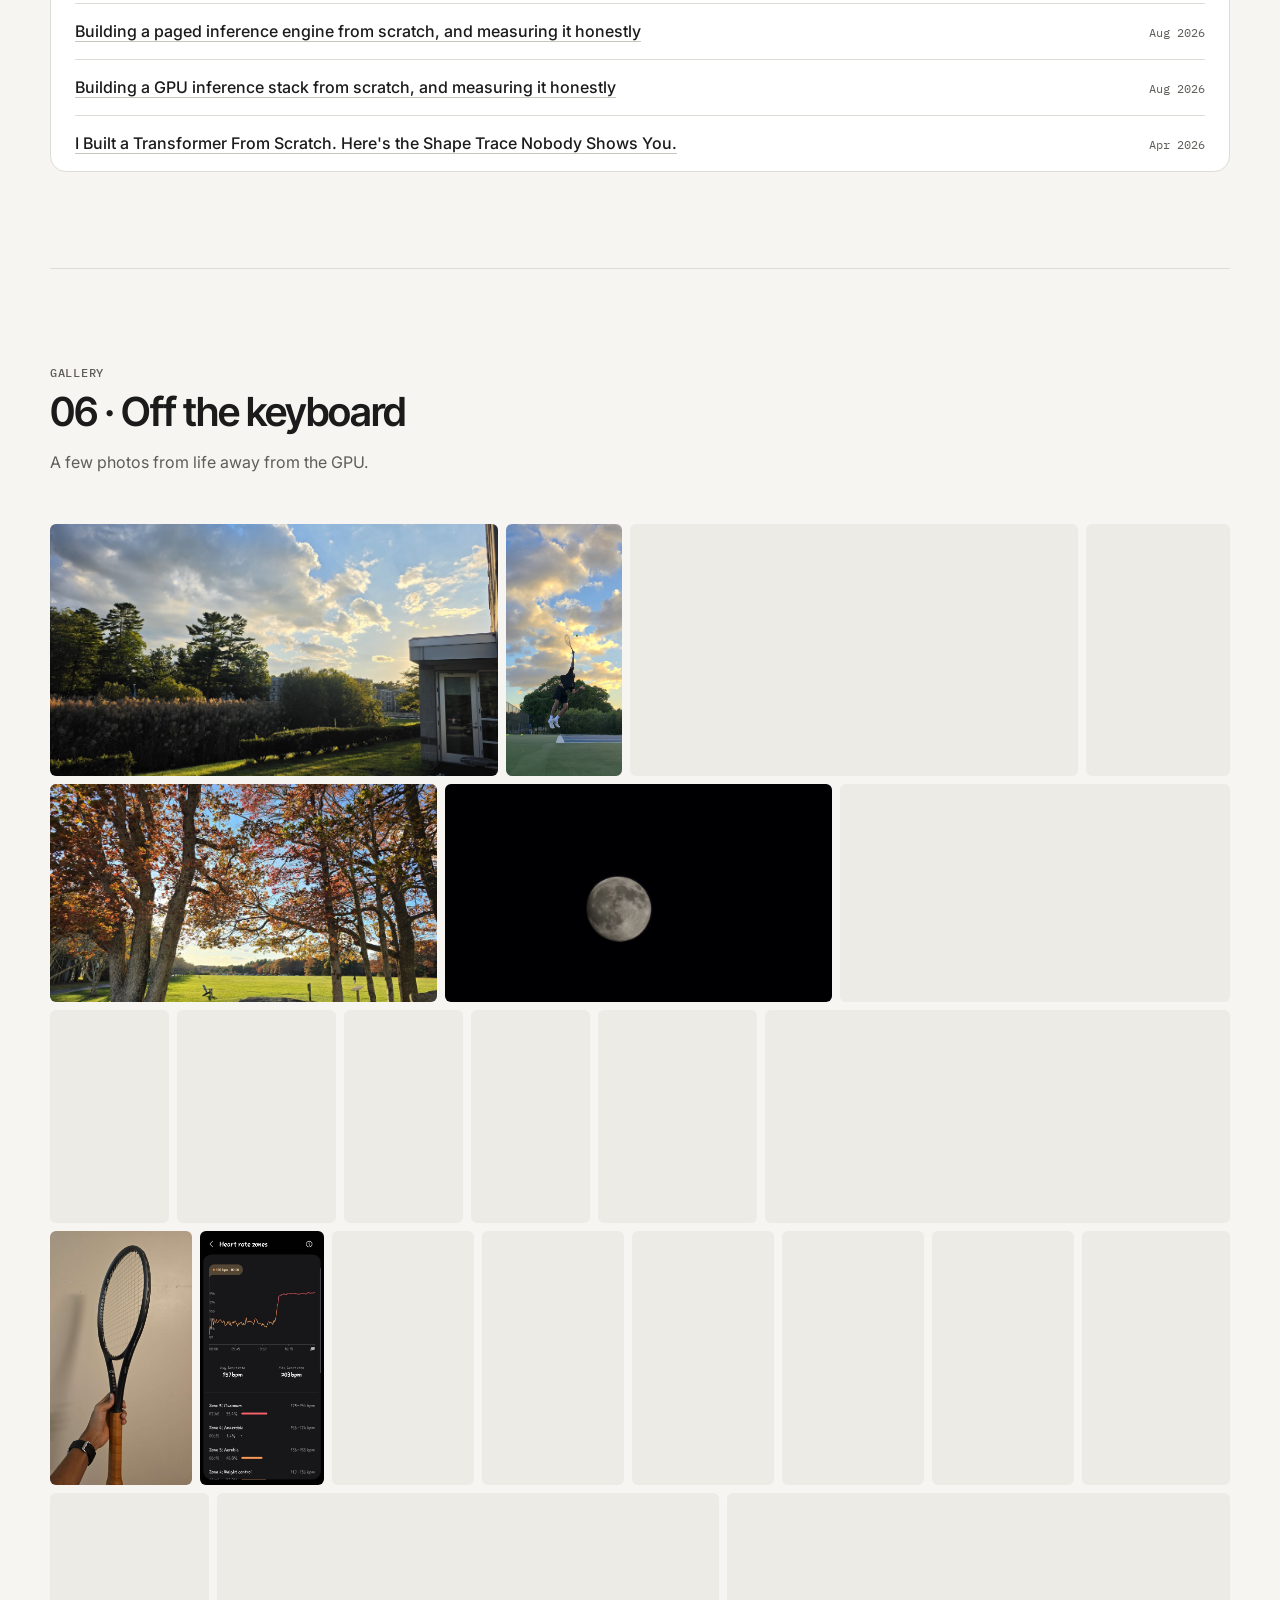
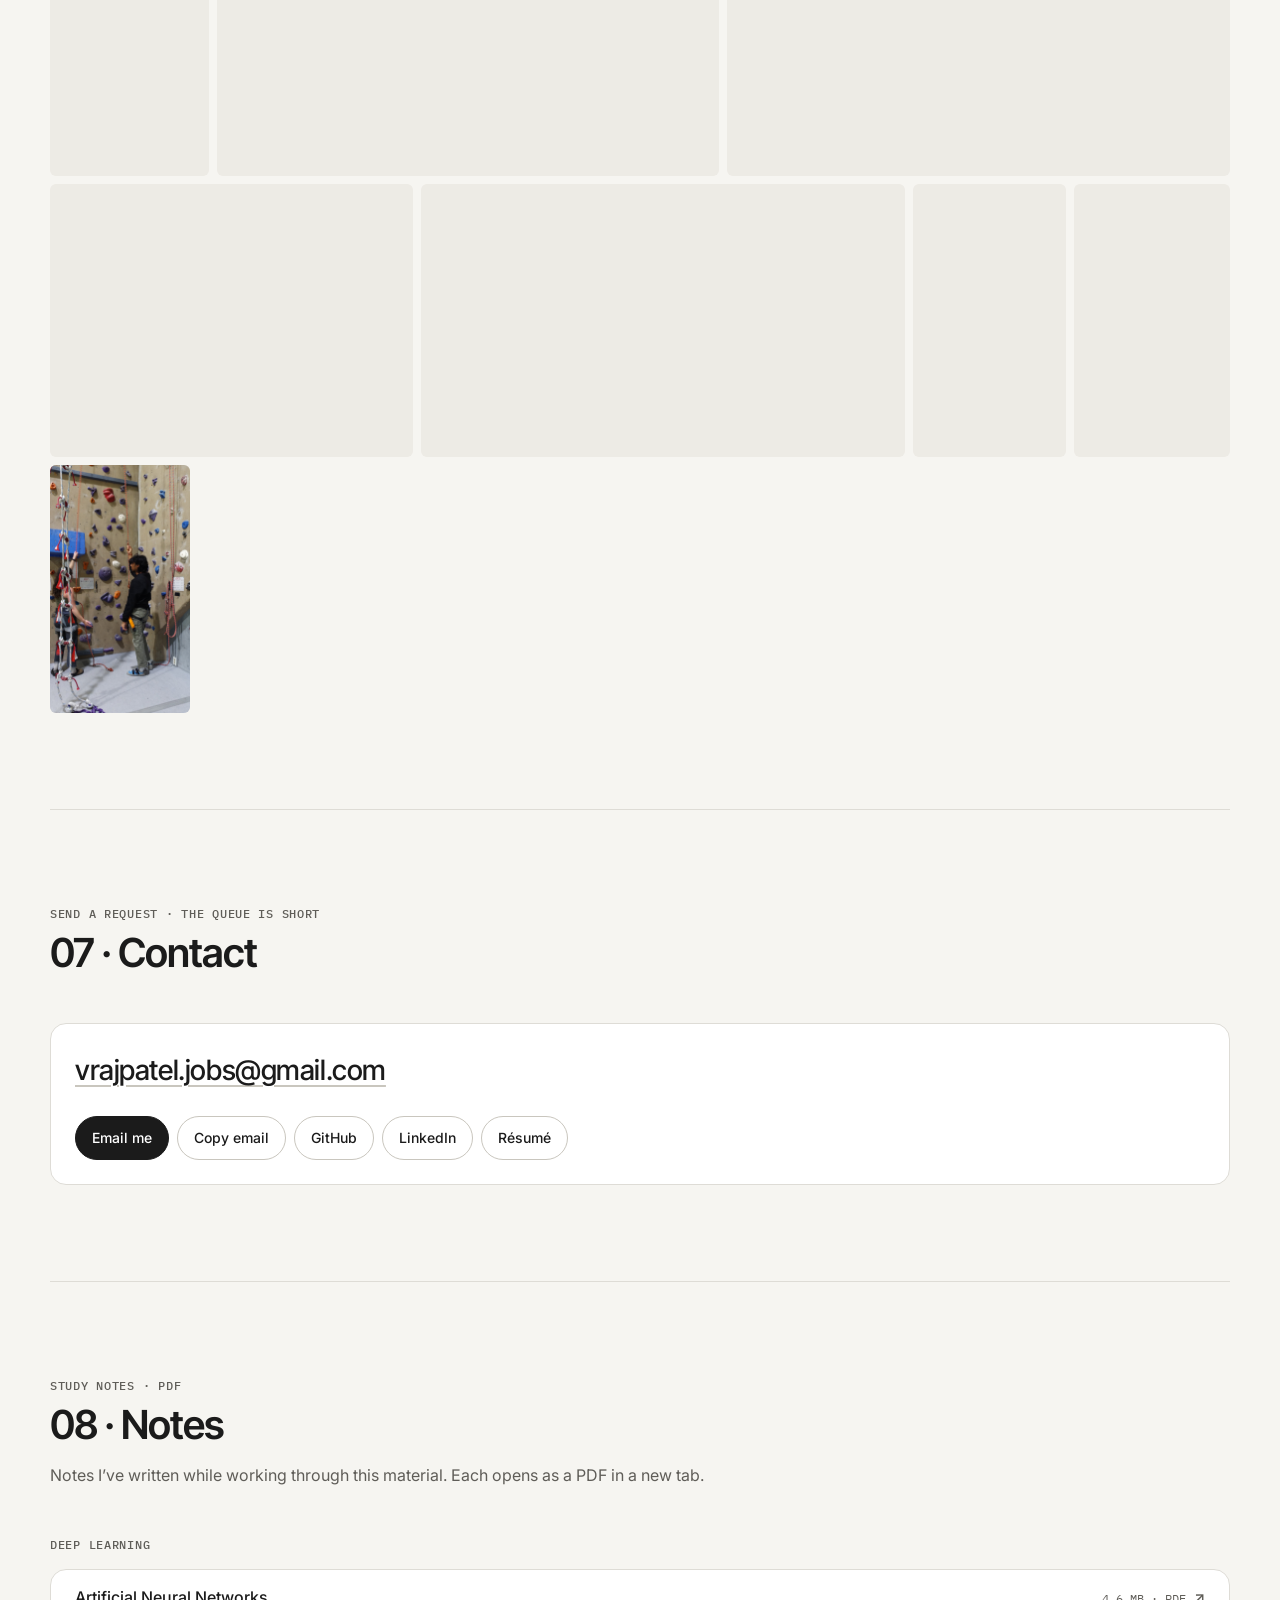
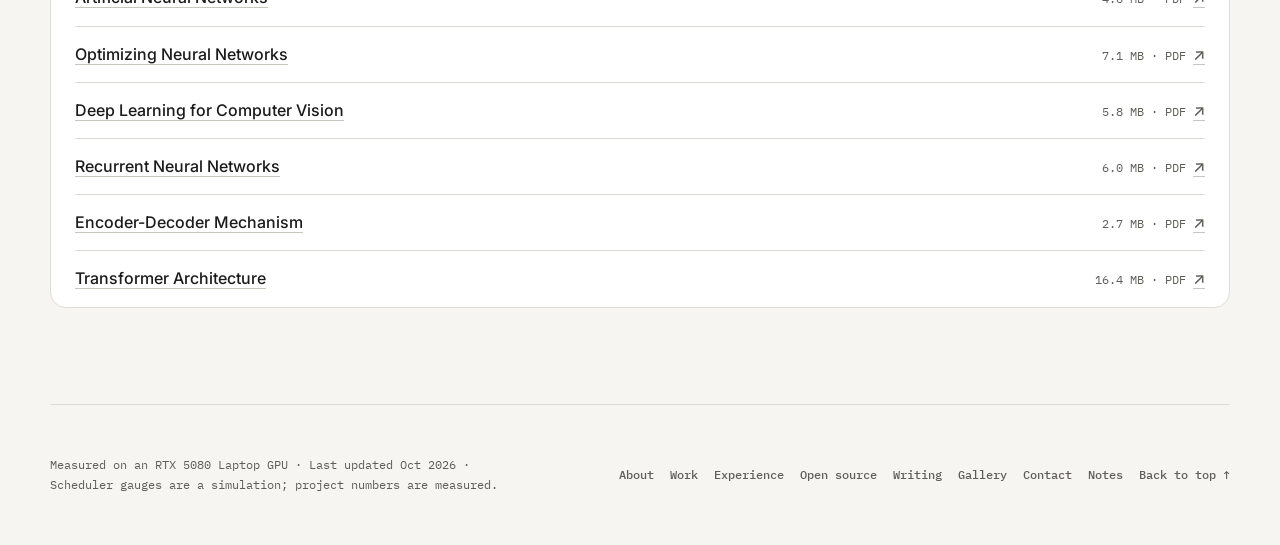
==== commit edc9f4fc: "Add Blackwell GEMM overview and kernel 00 pages Phase 1 of the blackwell-gemm write-up: an overview " ====
--- a/index.html
+++ b/index.html
@@ -858,15 +858,16 @@
       <article style="--c:#7A8CA0">
         <h3><i></i>Blackwell SGEMM ladder</h3>
         <p class="x-slugline">blackwell-gemm · Oct 2026 · CUDA · in progress</p>
-        <p class="x-sum">A CUDA SGEMM ladder from scratch on the RTX 5080, 10+ kernels from naive to tensor-core mma.sync and CuTe, each profiled with Nsight Compute against cuBLAS. Now on kernel 03: shared-memory / 1D thread tiling.</p>
+        <p class="x-sum">FP32 matrix multiplication written from scratch in CUDA: 7 kernels from naive to warp tiling, each one optimization step, checked and measured against cuBLAS on an RTX 5080 Laptop GPU and an NVIDIA B200, and profiled with Nsight Compute.</p>
         <ul class="x-metrics">
-          <li><span>Done</span><b>01 naive · 02 coalescing</b></li>
-          <li><span>Current</span><b>03 1D thread tiling</b></li>
-          <li><span>Per-kernel GFLOP/s</span><b><span class="measuring">measuring</span></b></li>
+          <li><span>06 warp tiling, 4096, RTX 5080 Laptop</span><b>17.88 TFLOP/s · 75.90% of cuBLAS</b></li>
+          <li><span>Same code, no retuning, NVIDIA B200</span><b>35.20 TFLOP/s · 55.58% of cuBLAS</b></li>
+          <li><span>00 naive → 06 warp tiling, RTX 5080 Laptop</span><b>0.33 → 17.88 TFLOP/s</b></li>
         </ul>
         <div class="btns">
           <button class="btn" type="button" data-open="3">Read more<span class="vh"> about the Blackwell SGEMM ladder</span></button>
           <a class="btn" href="https://github.com/VrajPatel105/blackwell-gemm" target="_blank" rel="noopener">Repo<span class="vh">: blackwell-gemm</span></a>
+          <a class="btn" href="https://vrajpatel105.github.io/blackwell-gemm/" target="_blank" rel="noopener">Write-up<span class="vh">: Blackwell GEMM</span></a>
         </div>
       </article>
       <article style="--c:#8F6F8E">
@@ -1031,6 +1032,7 @@
       <h2 class="head__title" id="writing-title">05 · Writing</h2>
     </header>
     <ul class="x-writing">
+      <li><a href="https://vrajpatel105.github.io/blackwell-gemm/" target="_blank" rel="noopener"><span>Blackwell GEMM: FP32 matrix multiplication from scratch in CUDA</span><small>Nov 2026</small></a></li>
       <li><a href="https://vrajpatel105.github.io/paged-inference/" target="_blank" rel="noopener"><span>Building a paged inference engine from scratch, and measuring it honestly</span><small>Aug 2026</small></a></li>
       <li><a href="https://vrajpatel105.github.io/gpu-inference/" target="_blank" rel="noopener"><span>Building a GPU inference stack from scratch, and measuring it honestly</span><small>Aug 2026</small></a></li>
       <li><a href="https://vrajpatel105.github.io/transformer-trace/" target="_blank" rel="noopener"><span>I Built a Transformer From Scratch. Here's the Shape Trace Nobody Shows You.</span><small>Apr 2026</small></a></li>
@@ -1303,24 +1305,22 @@
       ],
       links: [["Repo", GH + "paged-inference-engine"], ["Write-up: Building a paged inference engine from scratch", "https://vrajpatel105.github.io/paged-inference/"]] },
     { id: 3, name: "Blackwell SGEMM ladder", short: "SGEMM ladder", slug: "blackwell-gemm", c: "#7A8CA0", len: 20, p: 120, when: "Oct 2026", status: "progress",
-      head: "Per-kernel GFLOP/s: measuring",
+      head: "06 warp tiling: 75.90% of cuBLAS at 4096 (RTX 5080 Laptop)",
       text: [
-        "A CUDA SGEMM ladder written from scratch on the RTX 5080 (Blackwell, sm_120): 10+ kernels, each a step from naive to tensor cores.",
-        "Every step is profiled with Nsight Compute against cuBLAS. Currently on step 03, shared-memory tiling with 1D thread tiling. Per-kernel GFLOP/s are not published yet."
+        "FP32 matrix multiplication (SGEMM) written from scratch in CUDA: 7 kernels, each one optimization step, measured against cuBLAS on an RTX 5080 Laptop GPU and a rented NVIDIA B200.",
+        "Every kernel is checked against cuBLAS before it is timed, and each one was profiled with Nsight Compute at 4096 x 4096. The same code, with no retuning, reaches 55.58% of cuBLAS on the B200."
       ],
-      tables: [{ title: "The ladder", cols: ["Kernel", "Step", "GFLOP/s"], rows: [
-        ["01", "Naive", "measuring"],
-        ["02", "Global-memory coalescing", "measuring"],
-        ["03", "Shared-memory tiling / 1D thread tiling (current)", "measuring"],
-        ["04", "2D thread tiling", "measuring"],
-        ["05", "Vectorized loads", "measuring"],
-        ["06", "Warptiling", "measuring"],
-        ["07", "Double buffering", "measuring"],
-        ["08", "Tensor-core mma.sync", "measuring"],
-        ["09", "CuTe", "measuring"]
+      tables: [{ title: "TFLOP/s at 4096, FP32", cols: ["Kernel", "RTX 5080 Laptop", "% of cuBLAS", "NVIDIA B200", "% of cuBLAS"], rows: [
+        ["00 Naive", "0.33", "1.38%", "0.56", "0.88%"],
+        ["01 Coalesced", "1.90", "8.06%", "7.00", "11.06%"],
+        ["02 Shared-memory tiling", "3.12", "13.24%", "9.17", "14.48%"],
+        ["03 1D thread tiling", "7.66", "32.49%", "17.14", "27.06%"],
+        ["04 2D thread tiling", "9.32", "39.56%", "18.02", "28.45%"],
+        ["05 float4 loads", "16.29", "69.16%", "32.73", "51.68%"],
+        ["06 Warp tiling", "17.88", "75.90%", "35.20", "55.58%"],
+        ["cuBLAS", "23.56", "100%", "63.33", "100%"]
       ] }],
-      note: "GFLOP/s not yet published: shown as “measuring” until each kernel is profiled.",
-      links: [["Repo", GH + "blackwell-gemm"]] },
+      links: [["Repo", GH + "blackwell-gemm"], ["Write-up: Blackwell GEMM", "https://vrajpatel105.github.io/blackwell-gemm/"], ["Release v0.1-fp32: Nsight report files", GH + "blackwell-gemm/releases/tag/v0.1-fp32"]] },
     { id: 4, name: "Edge quantization on Snapdragon", short: "Edge quant", slug: "edge-quantization-snapdragon", c: "#C6A24A", len: 22, p: 160, when: "", status: "ok",
       head: "W8A8: 1.4 ms, 1.8x faster, but 24.6% top-1 agree",
       text: [
@@ -1377,7 +1377,7 @@
   $("log-body").innerHTML = REQ.filter((r) => !r.goto).map((r) =>
     '<tr style="--c:' + r.c + '"><th scope="row" class="x-id"><i></i>req#' + r.id + "</th>" +
     '<td data-label="Project"><button type="button" data-open="' + r.id + '"><span>' + esc(r.name) + "</span><small>" + esc(r.slug) + (r.when ? " · " + r.when : "") + "</small></button></td>" +
-    '<td data-label="Headline metric">' + (r.id === 3 ? '<span class="measuring">GFLOP/s: measuring</span>' : esc(r.head)) + "</td>" +
+    '<td data-label="Headline metric">' + esc(r.head) + "</td>" +
     '<td data-label="Status">' + STATUS[r.status] + "</td></tr>"
   ).join("");
 
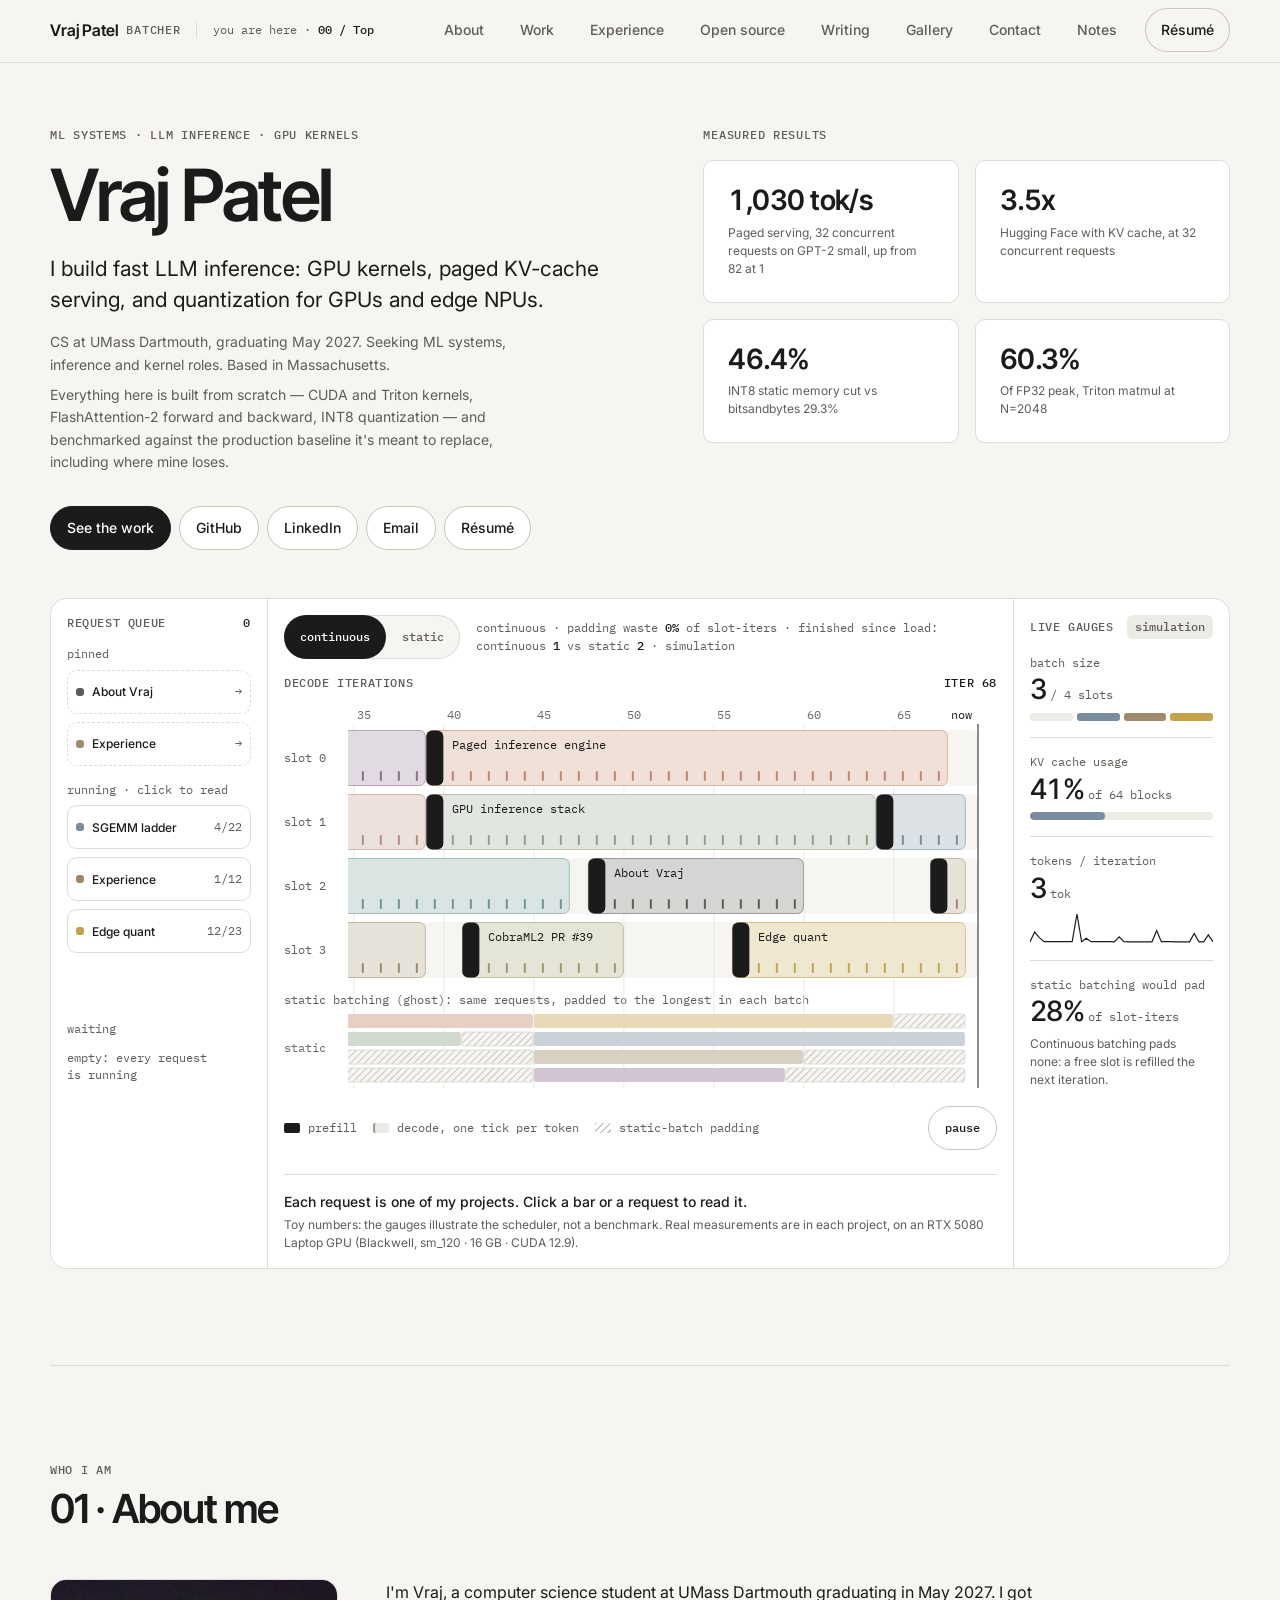
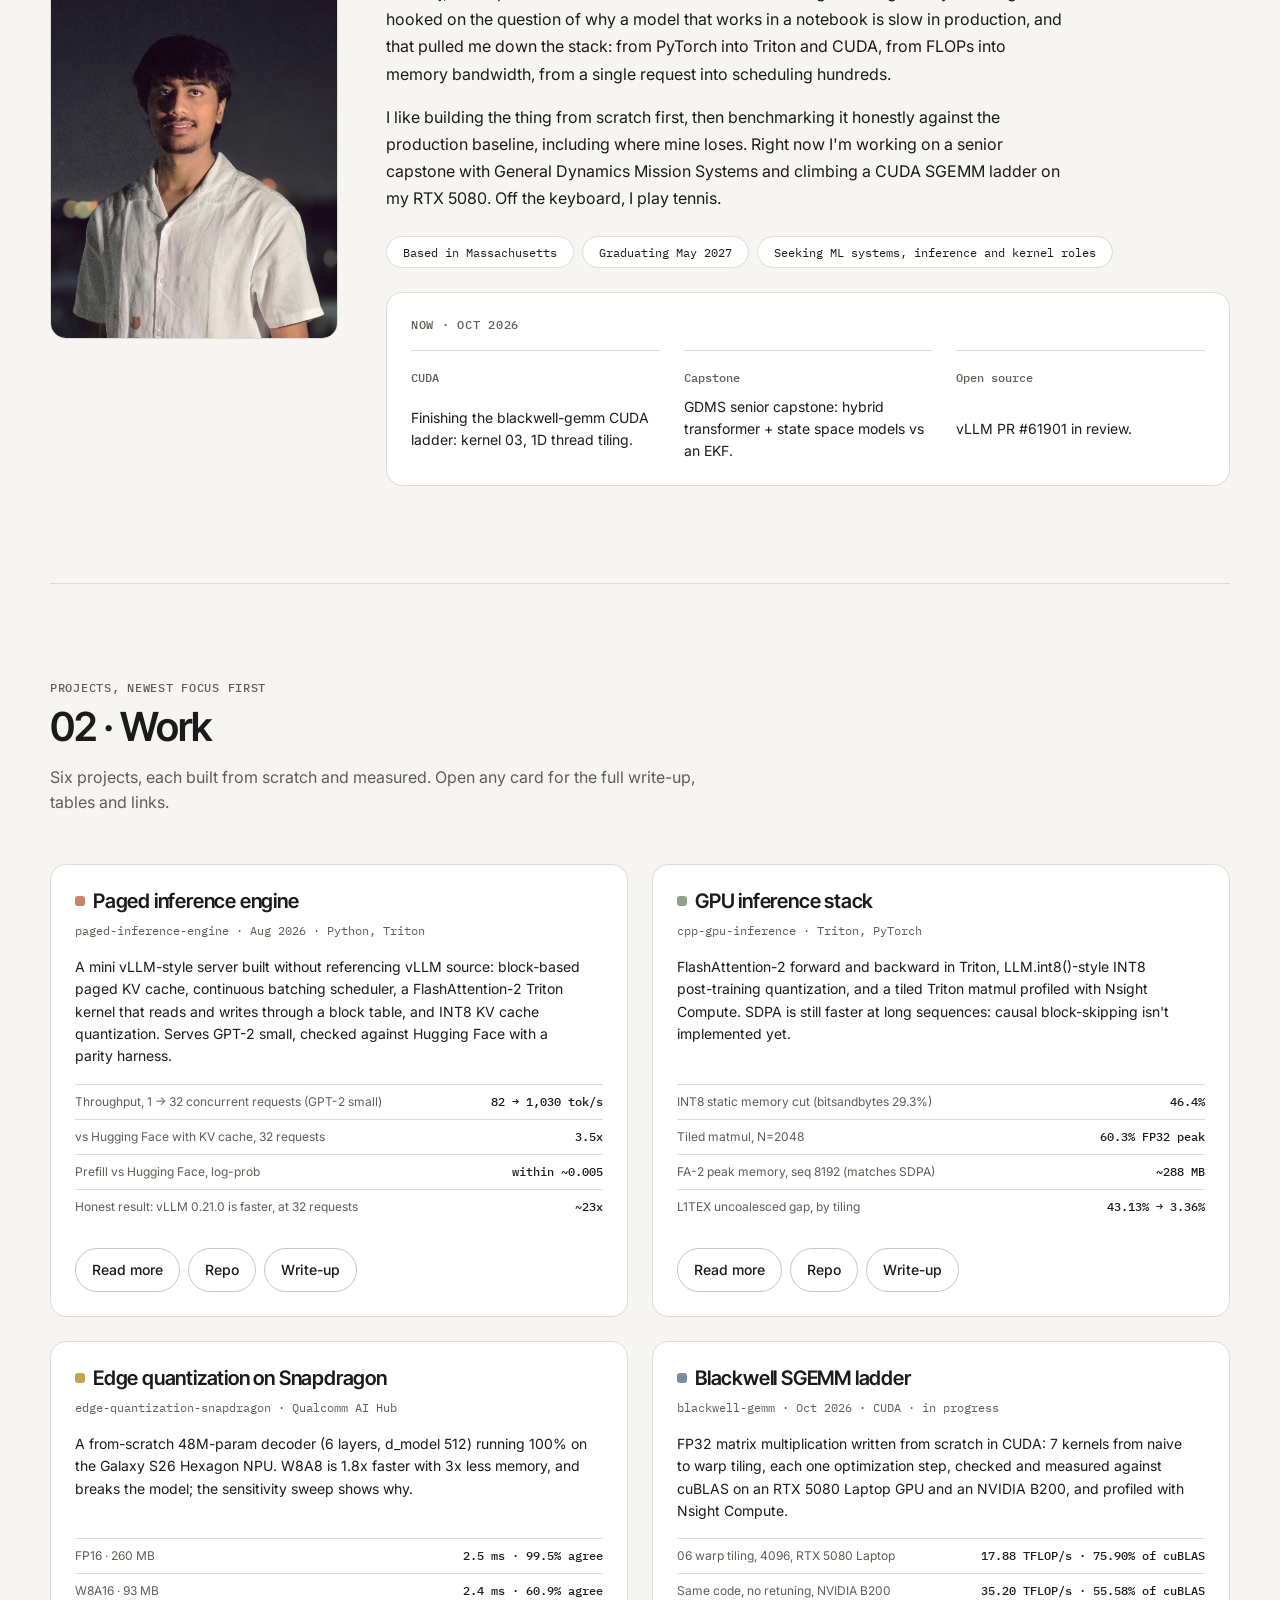
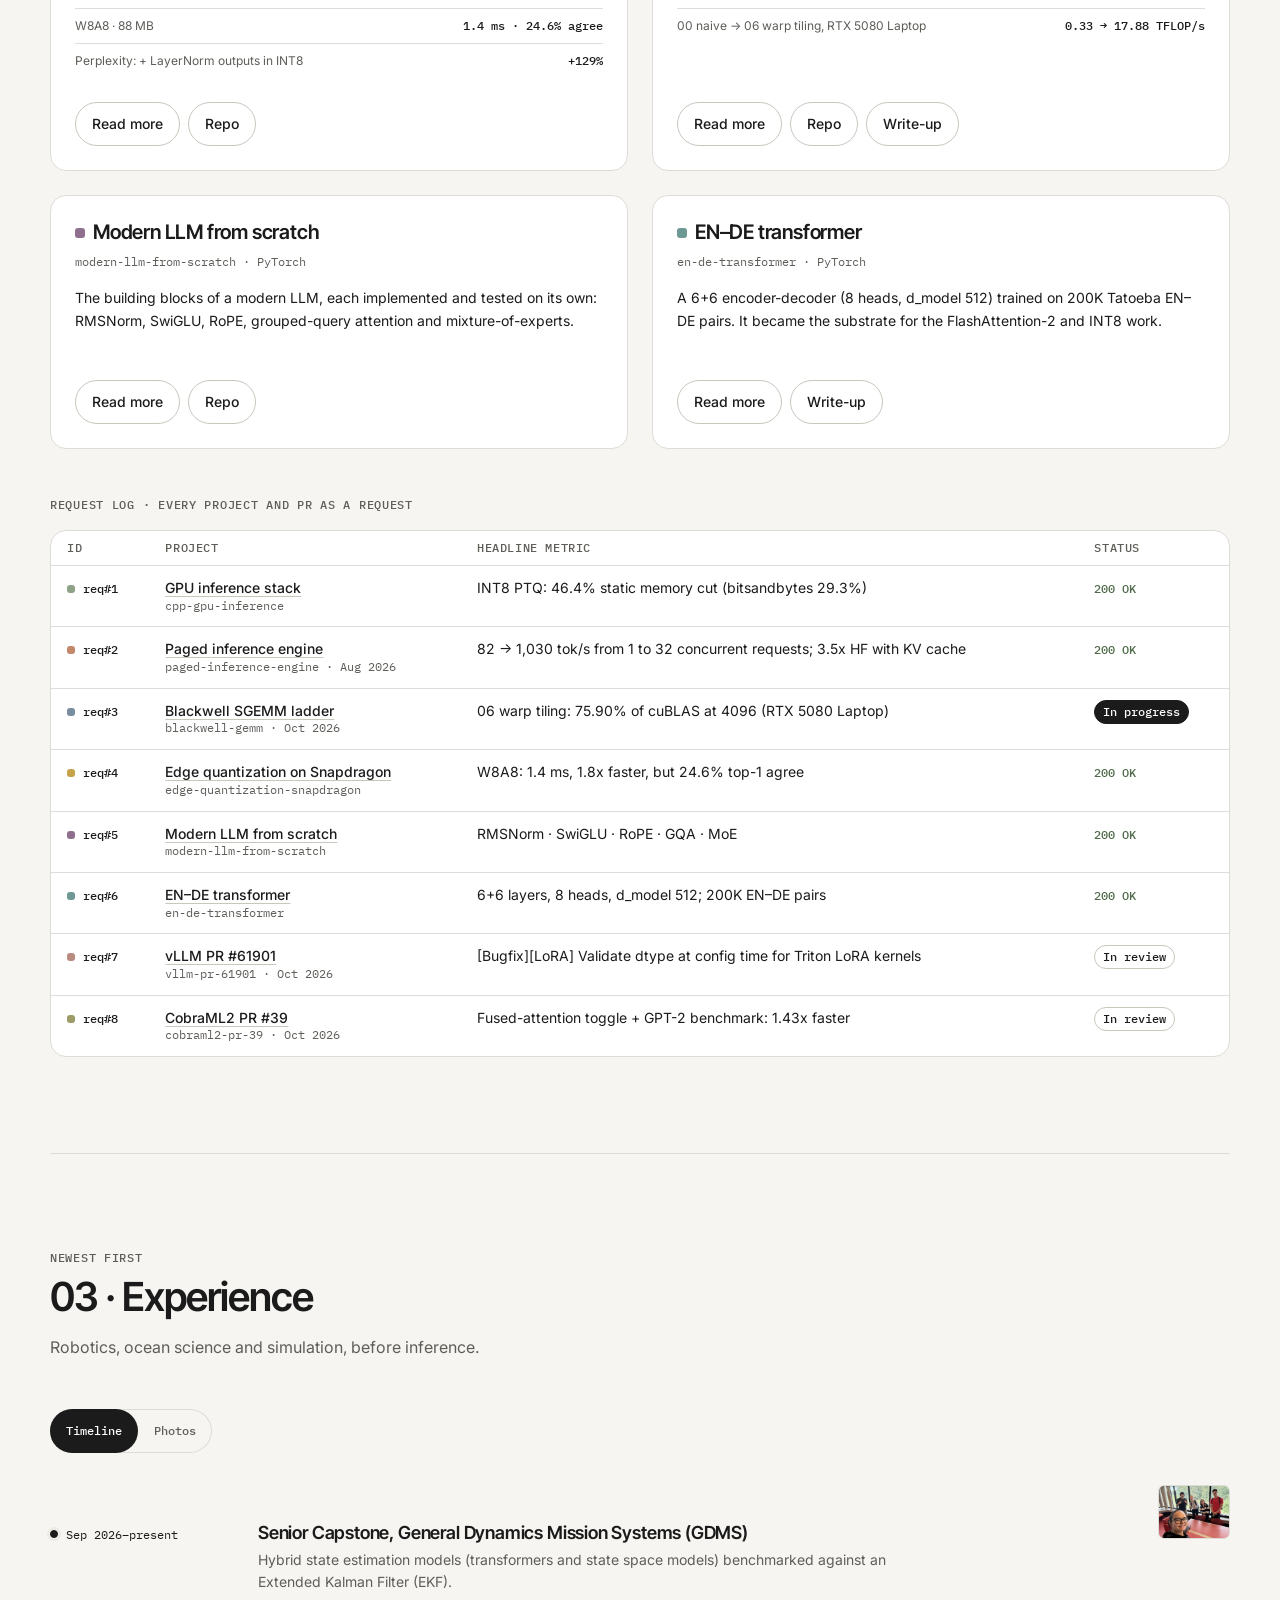
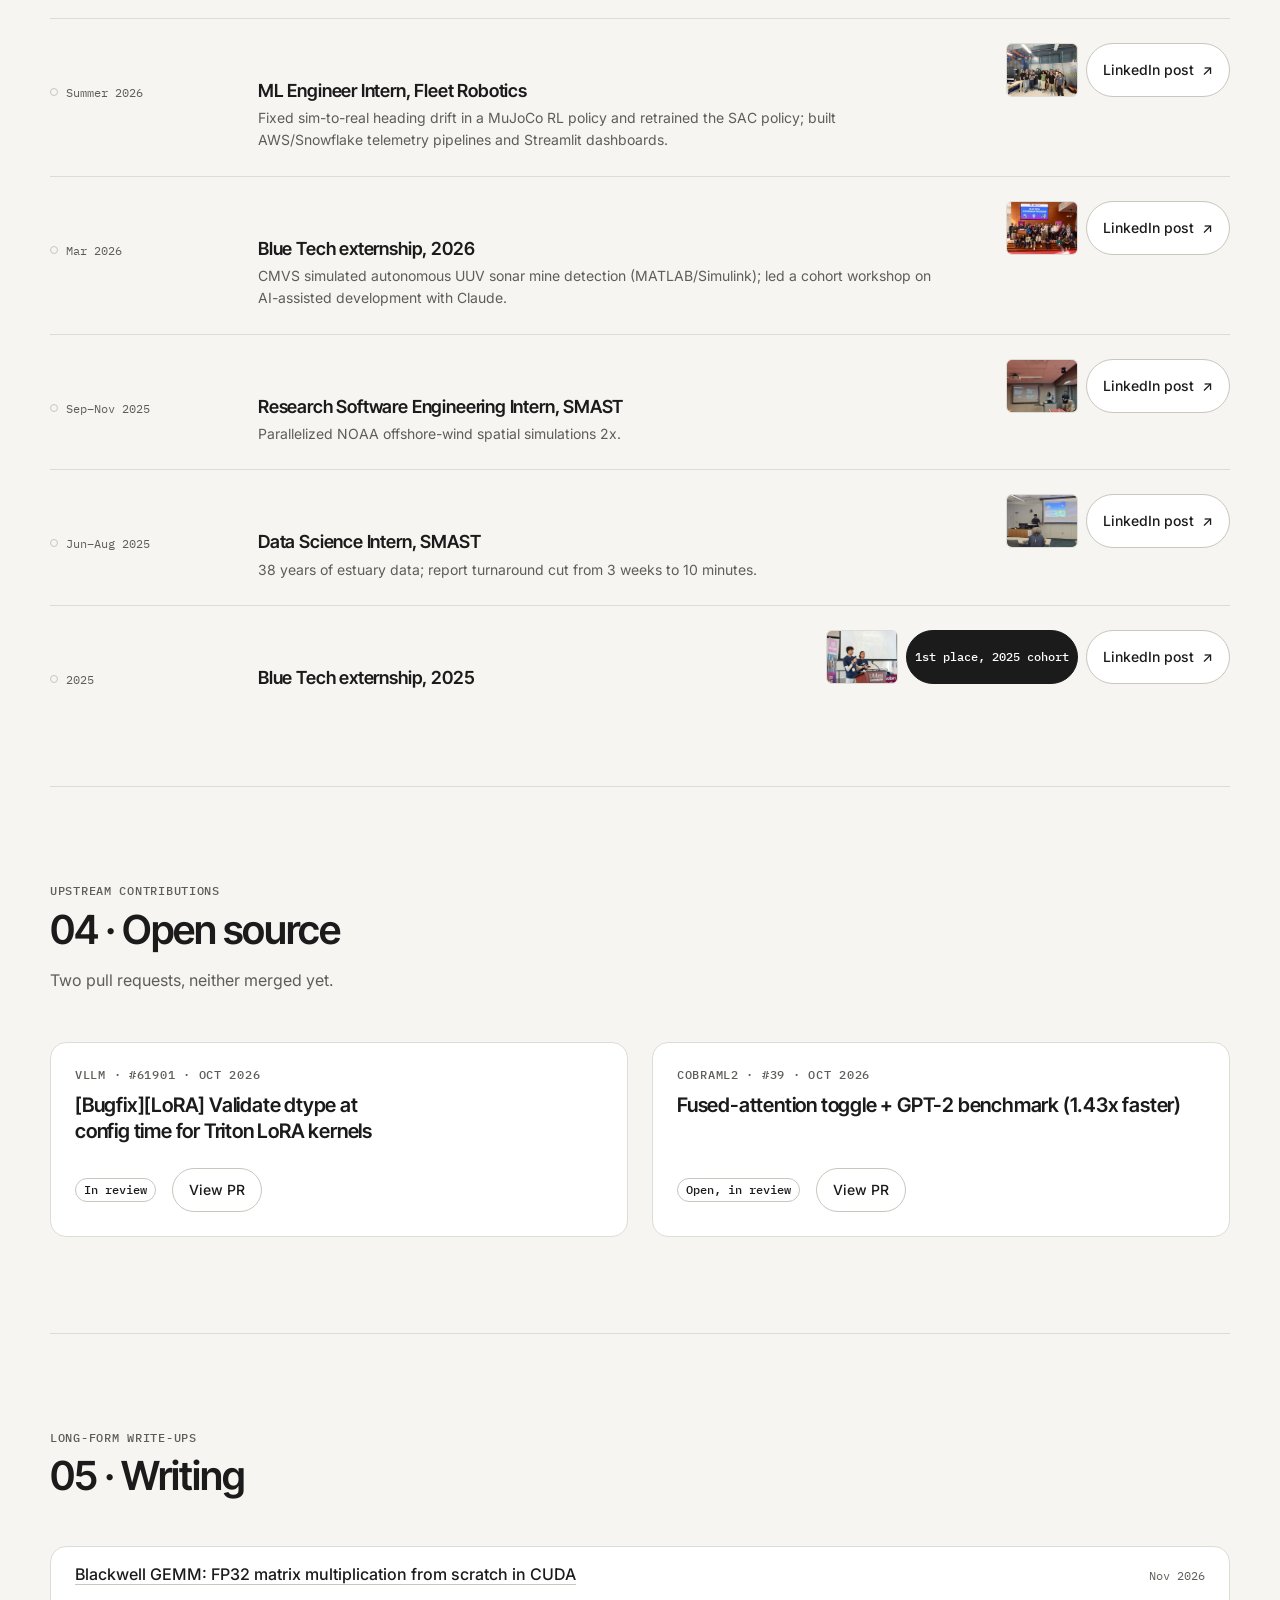
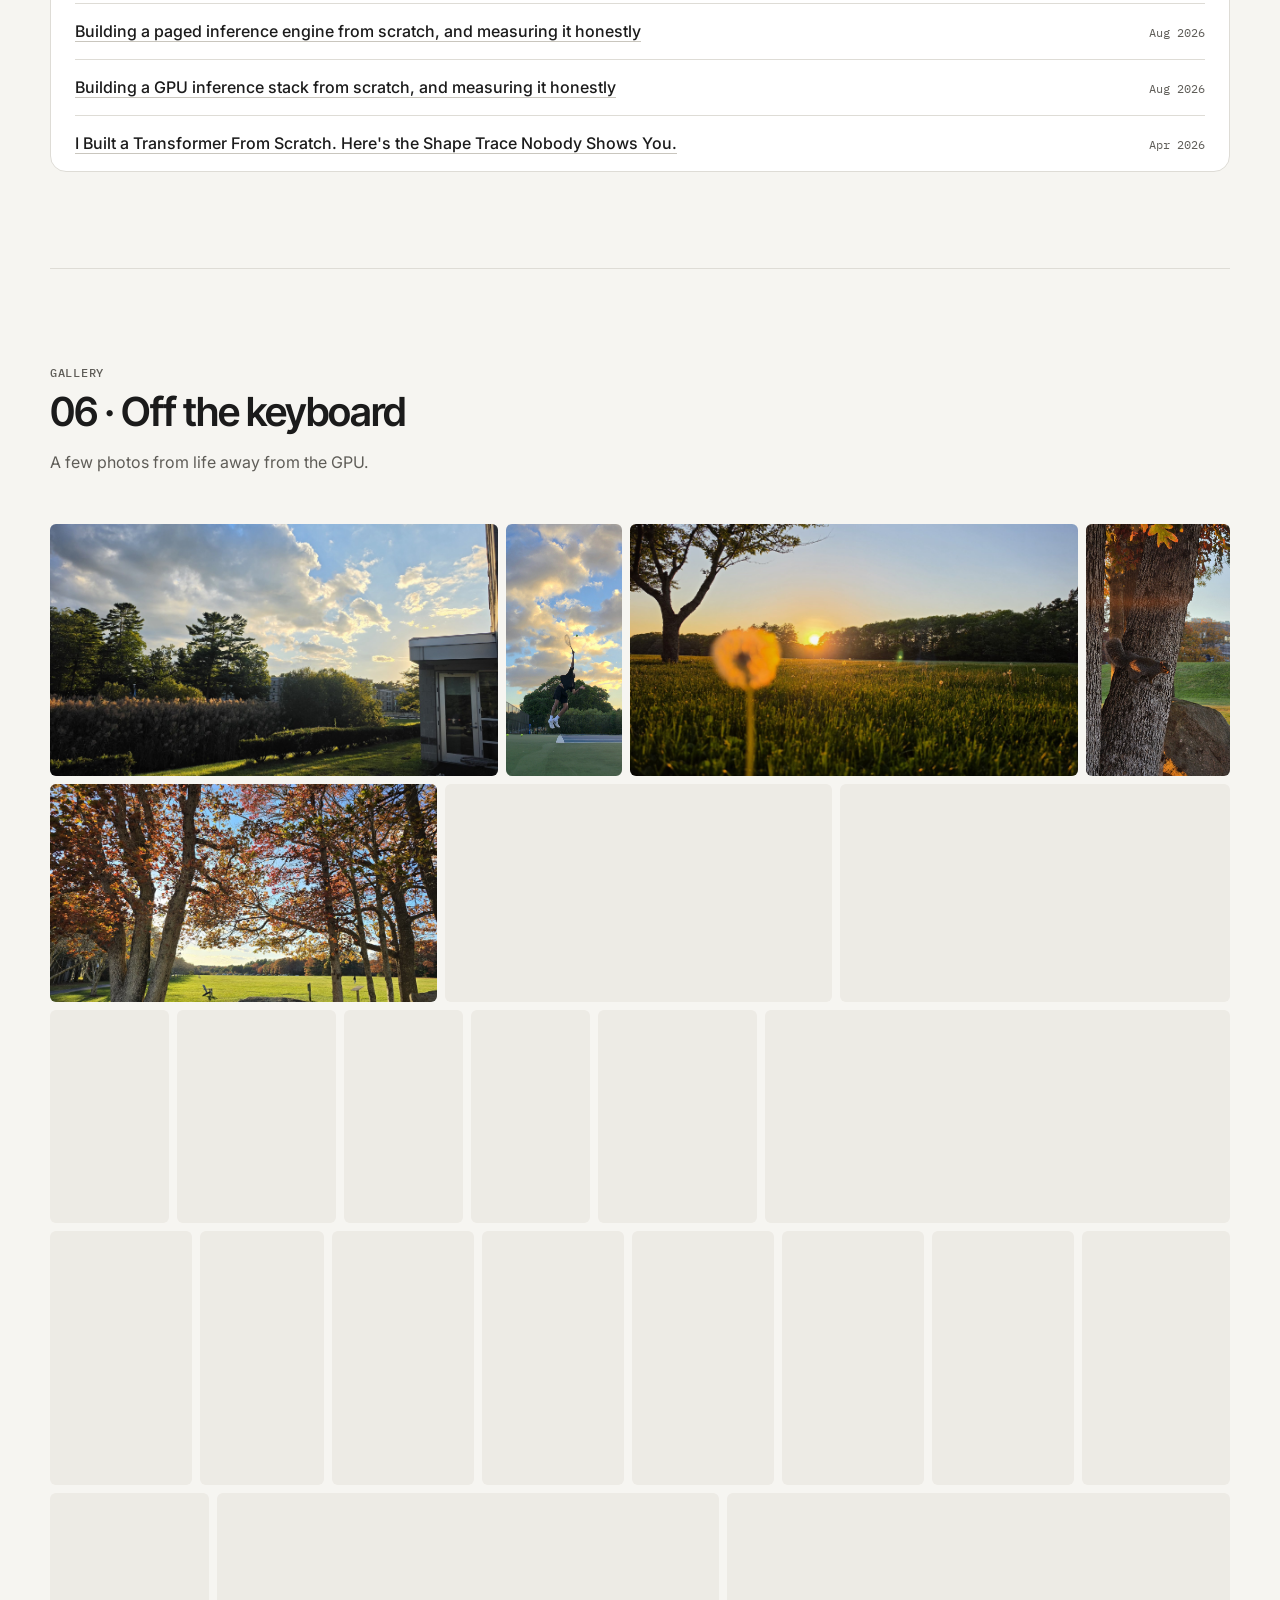
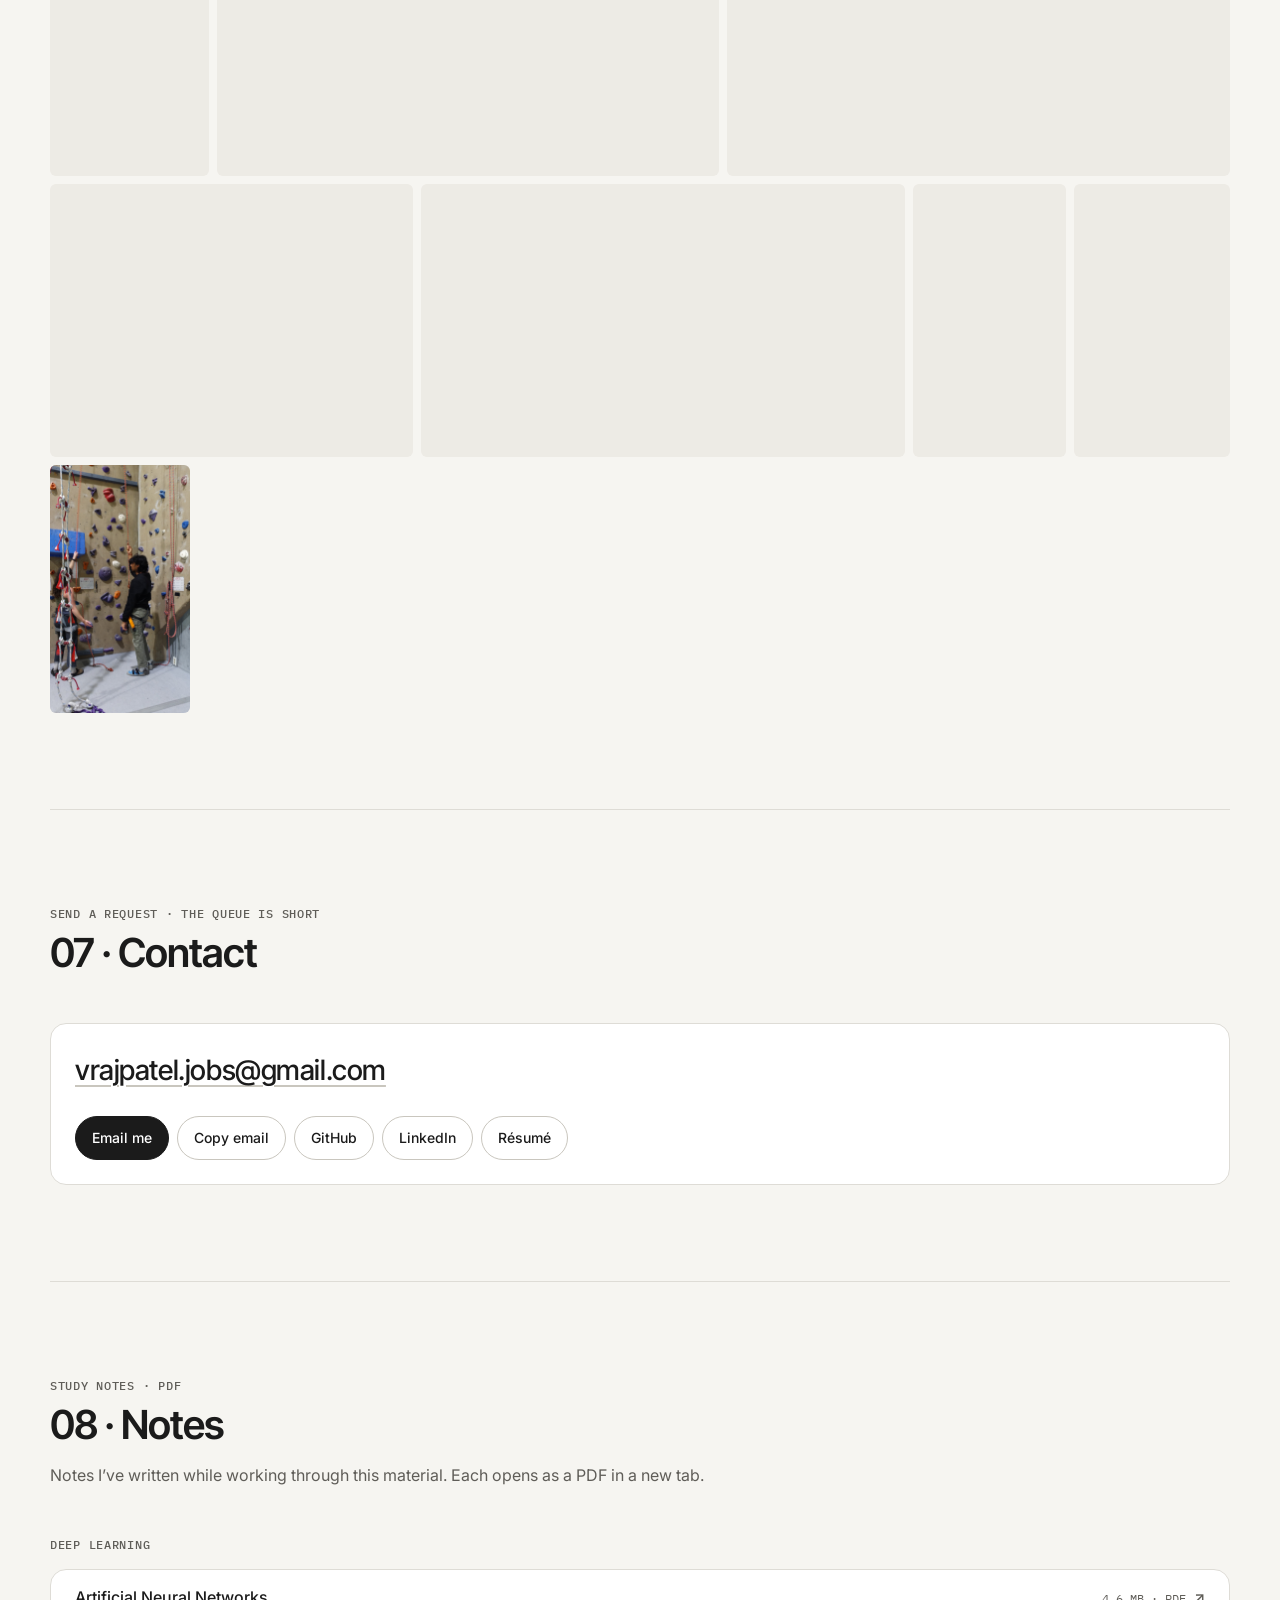
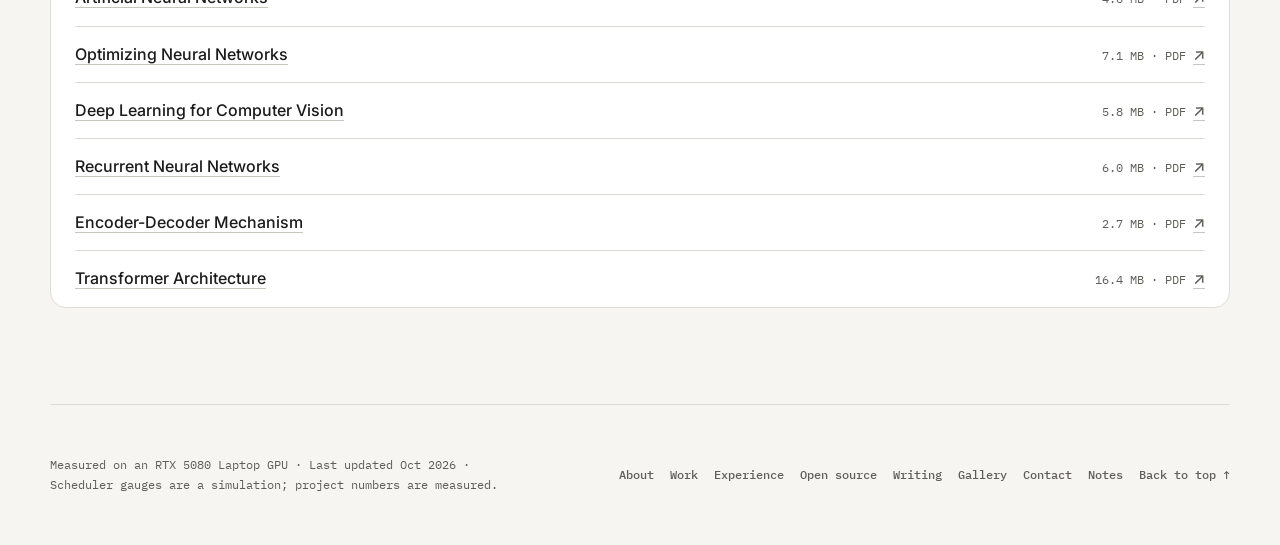
==== commit 8045fefa: "Add kernel pages 01 to 06 and widen the project pop-up Each kernel page has the same structure as ke" ====
--- a/index.html
+++ b/index.html
@@ -373,7 +373,7 @@
 .x-panel {
   position: fixed; z-index: 50;
   top: calc(env(safe-area-inset-top, 0px) + var(--s-2)); right: calc(env(safe-area-inset-right, 0px) + var(--s-2)); bottom: calc(env(safe-area-inset-bottom, 0px) + var(--s-2));
-  width: min(560px, calc(100vw - 2 * var(--s-2)));
+  width: min(880px, calc(100vw - 2 * var(--s-2)));
   display: flex; flex-direction: column; background: var(--panel); border: 1px solid var(--line); border-radius: var(--r-m); box-shadow: var(--shadow-pop);
   transform: translateX(calc(100% + 32px)); visibility: hidden;
   transition: transform 320ms var(--ease), visibility 0s linear 320ms;
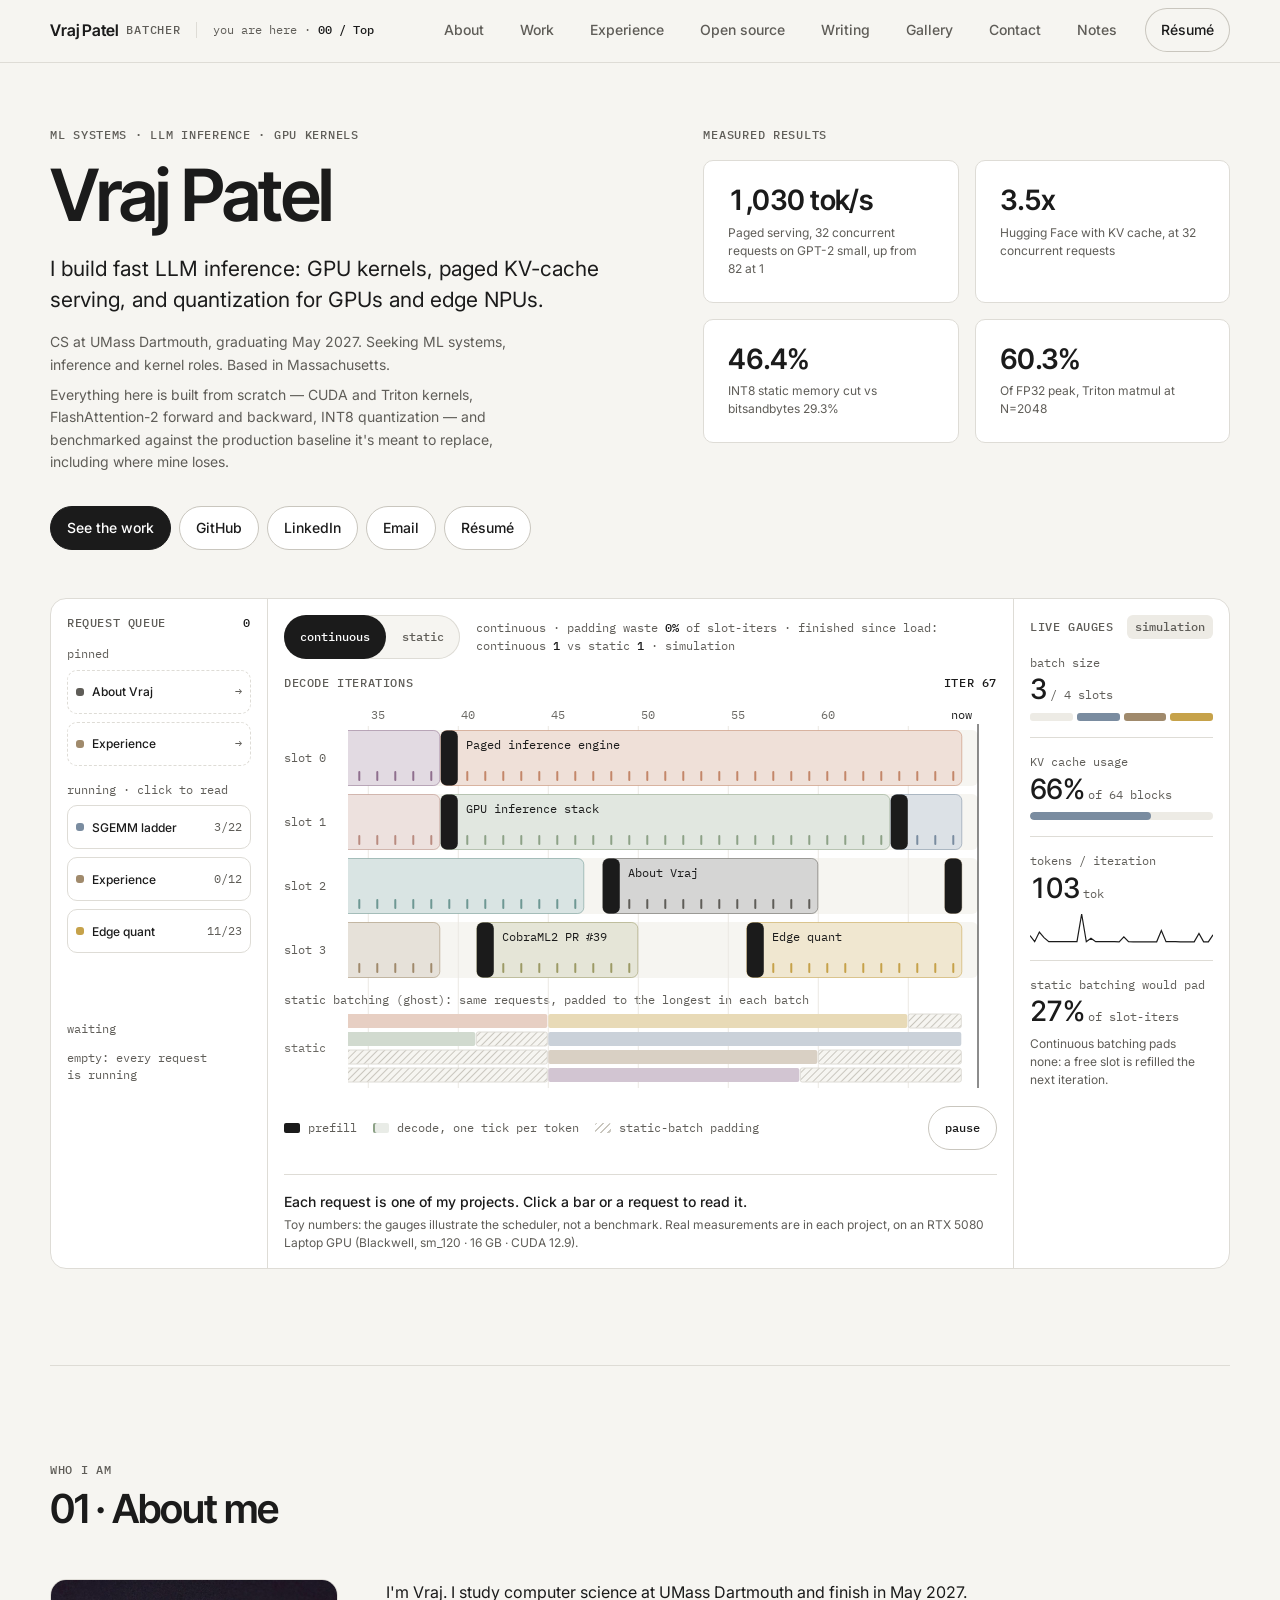
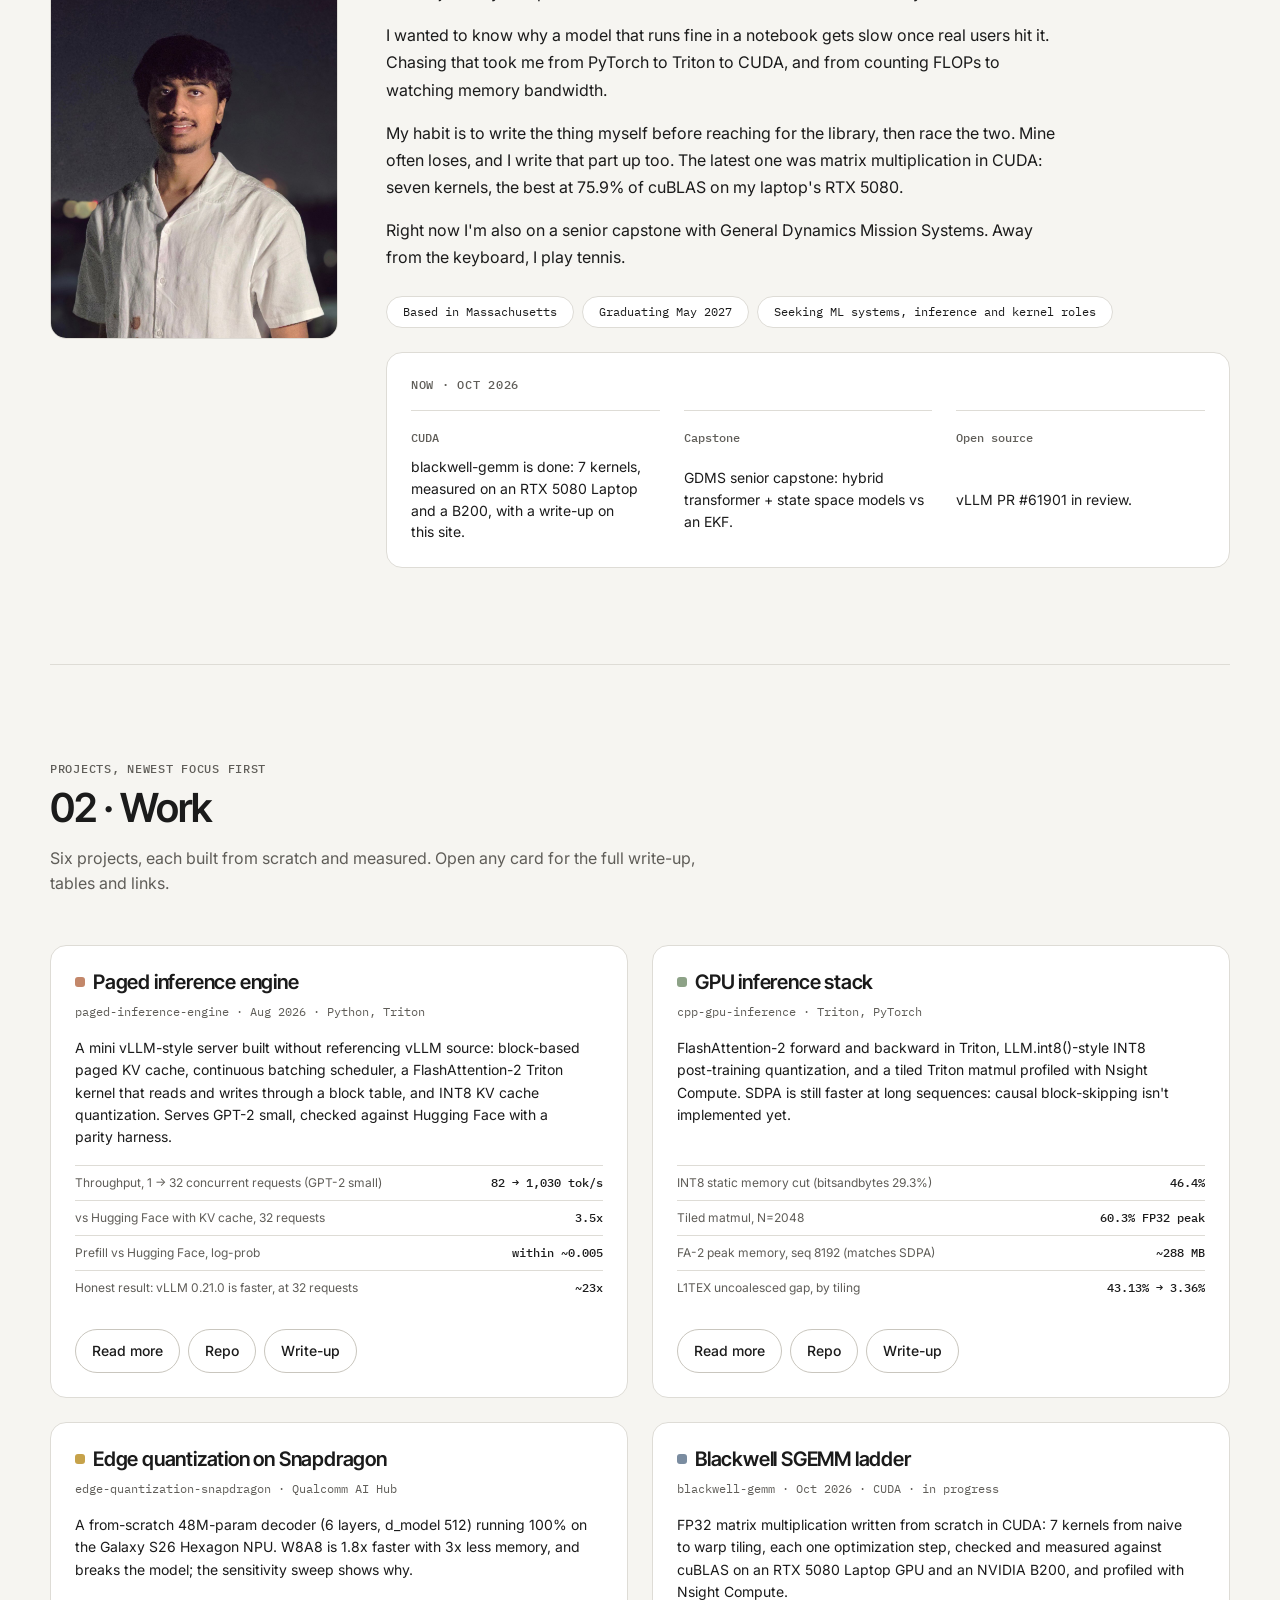
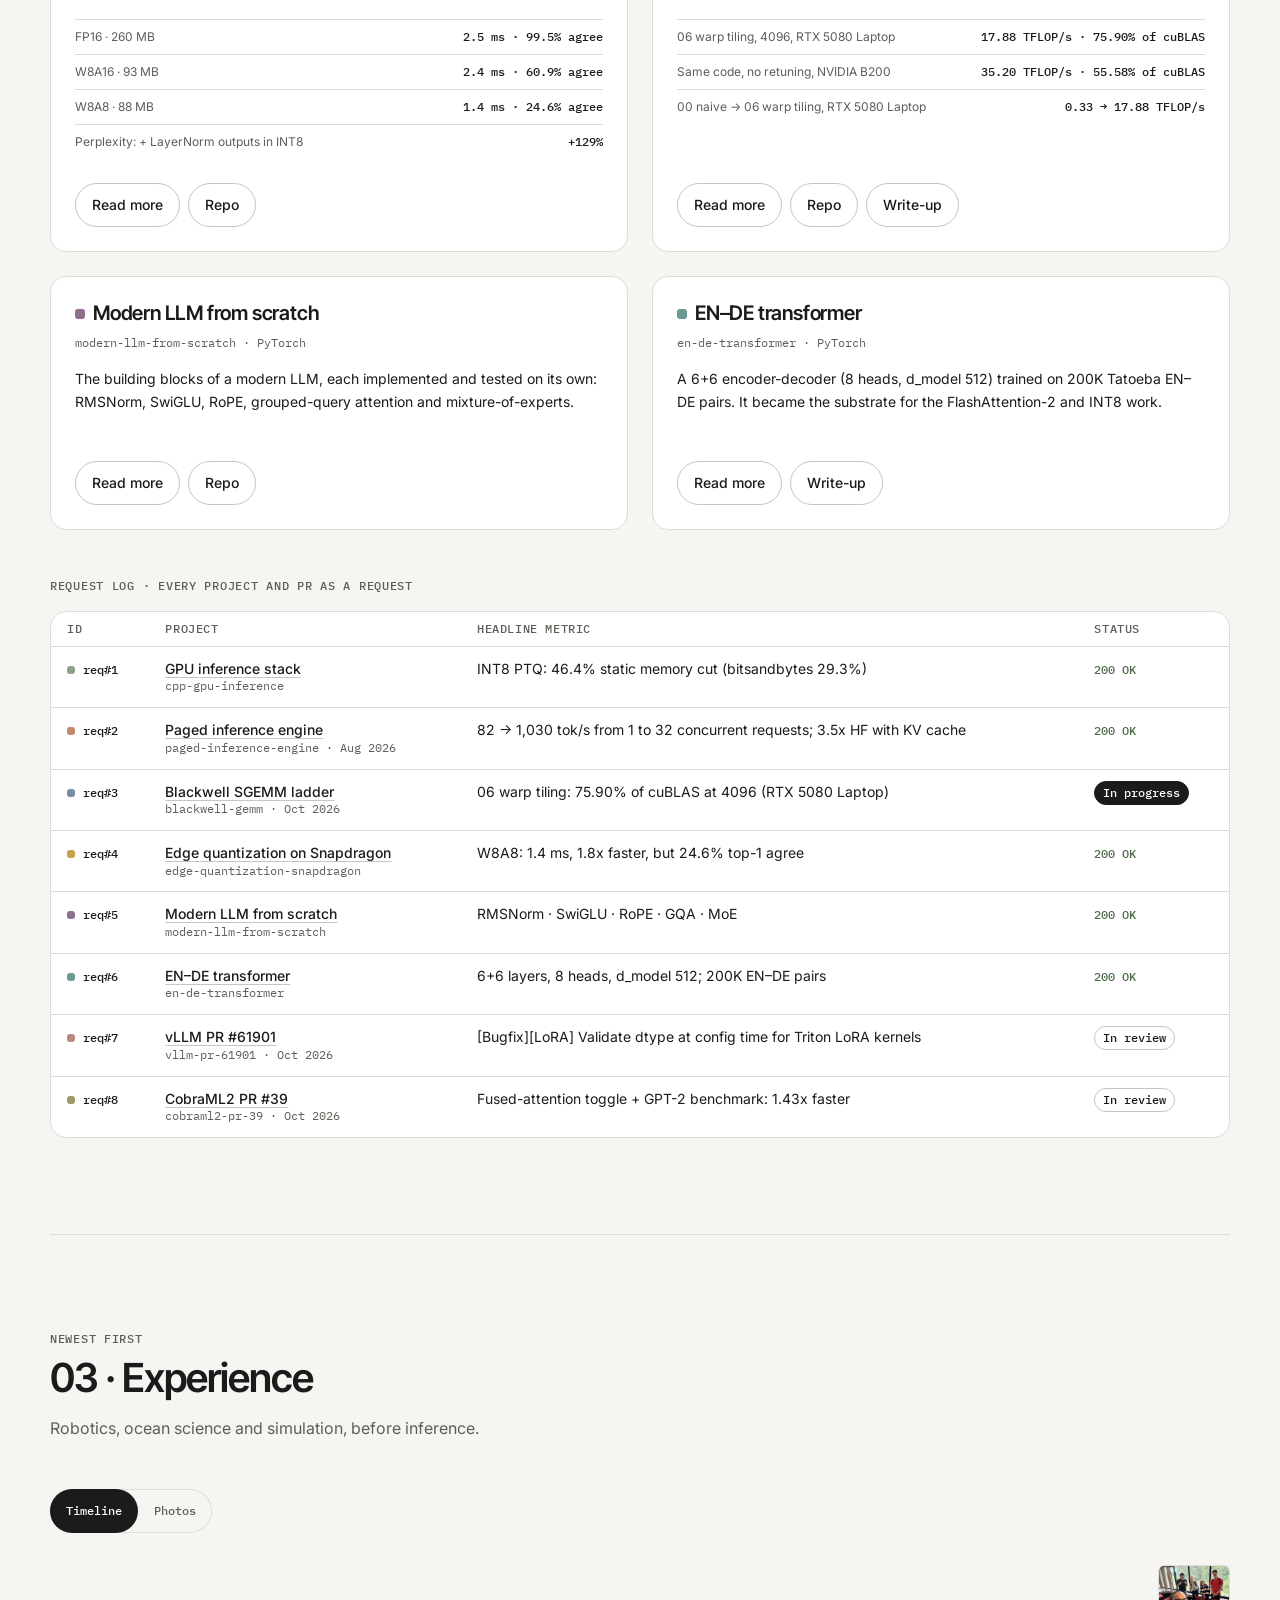
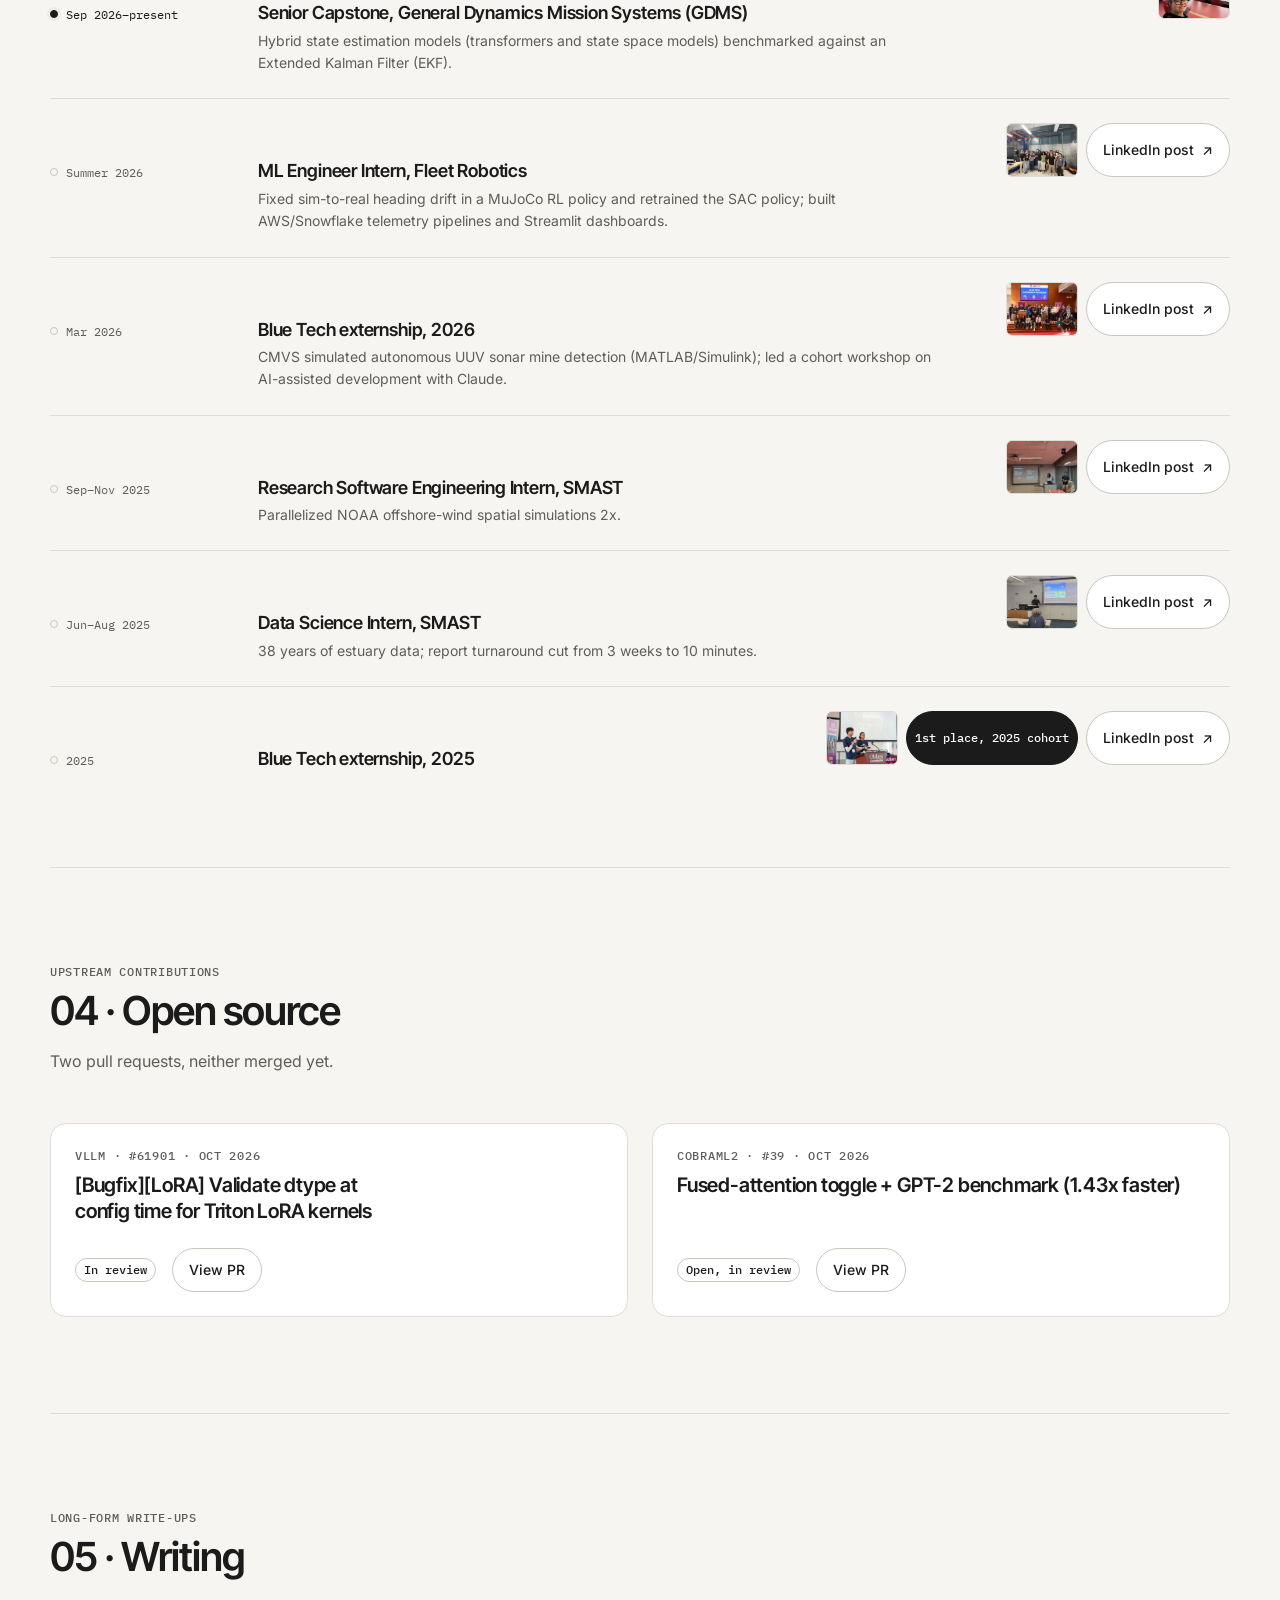
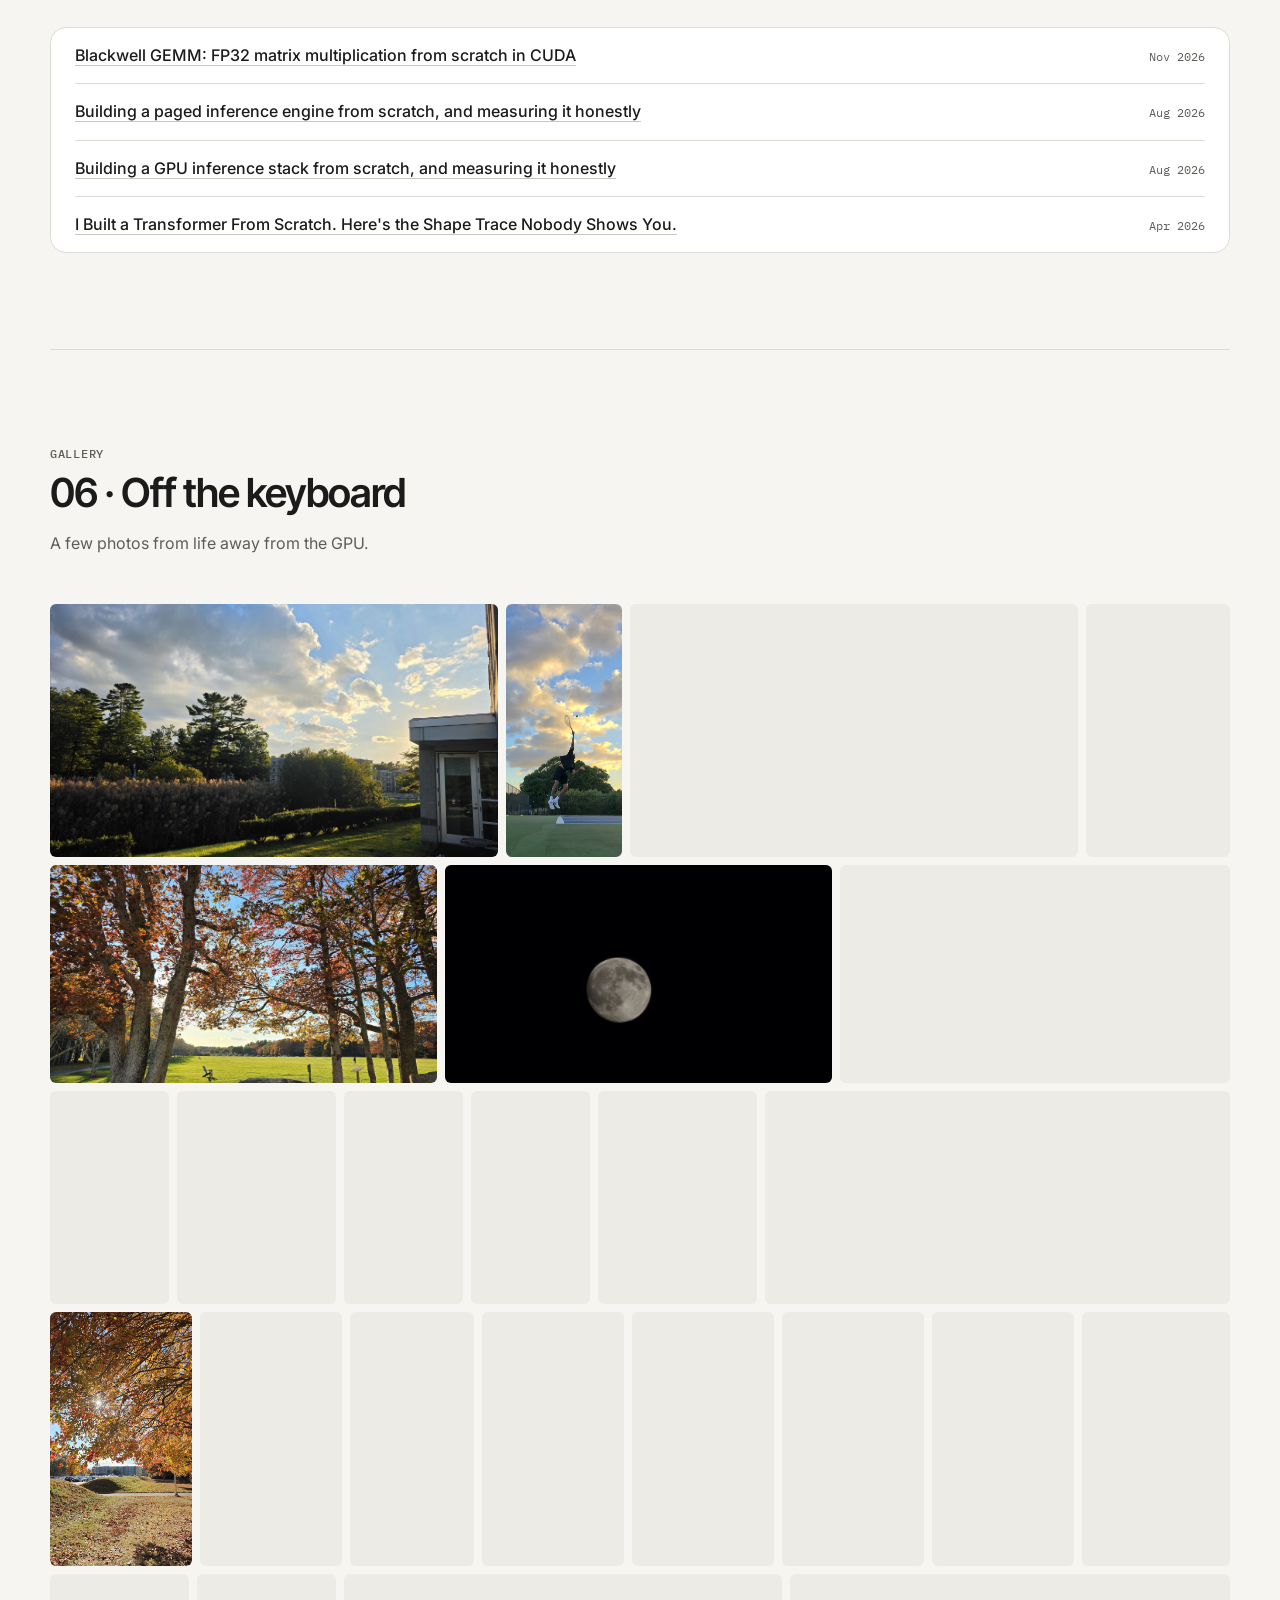
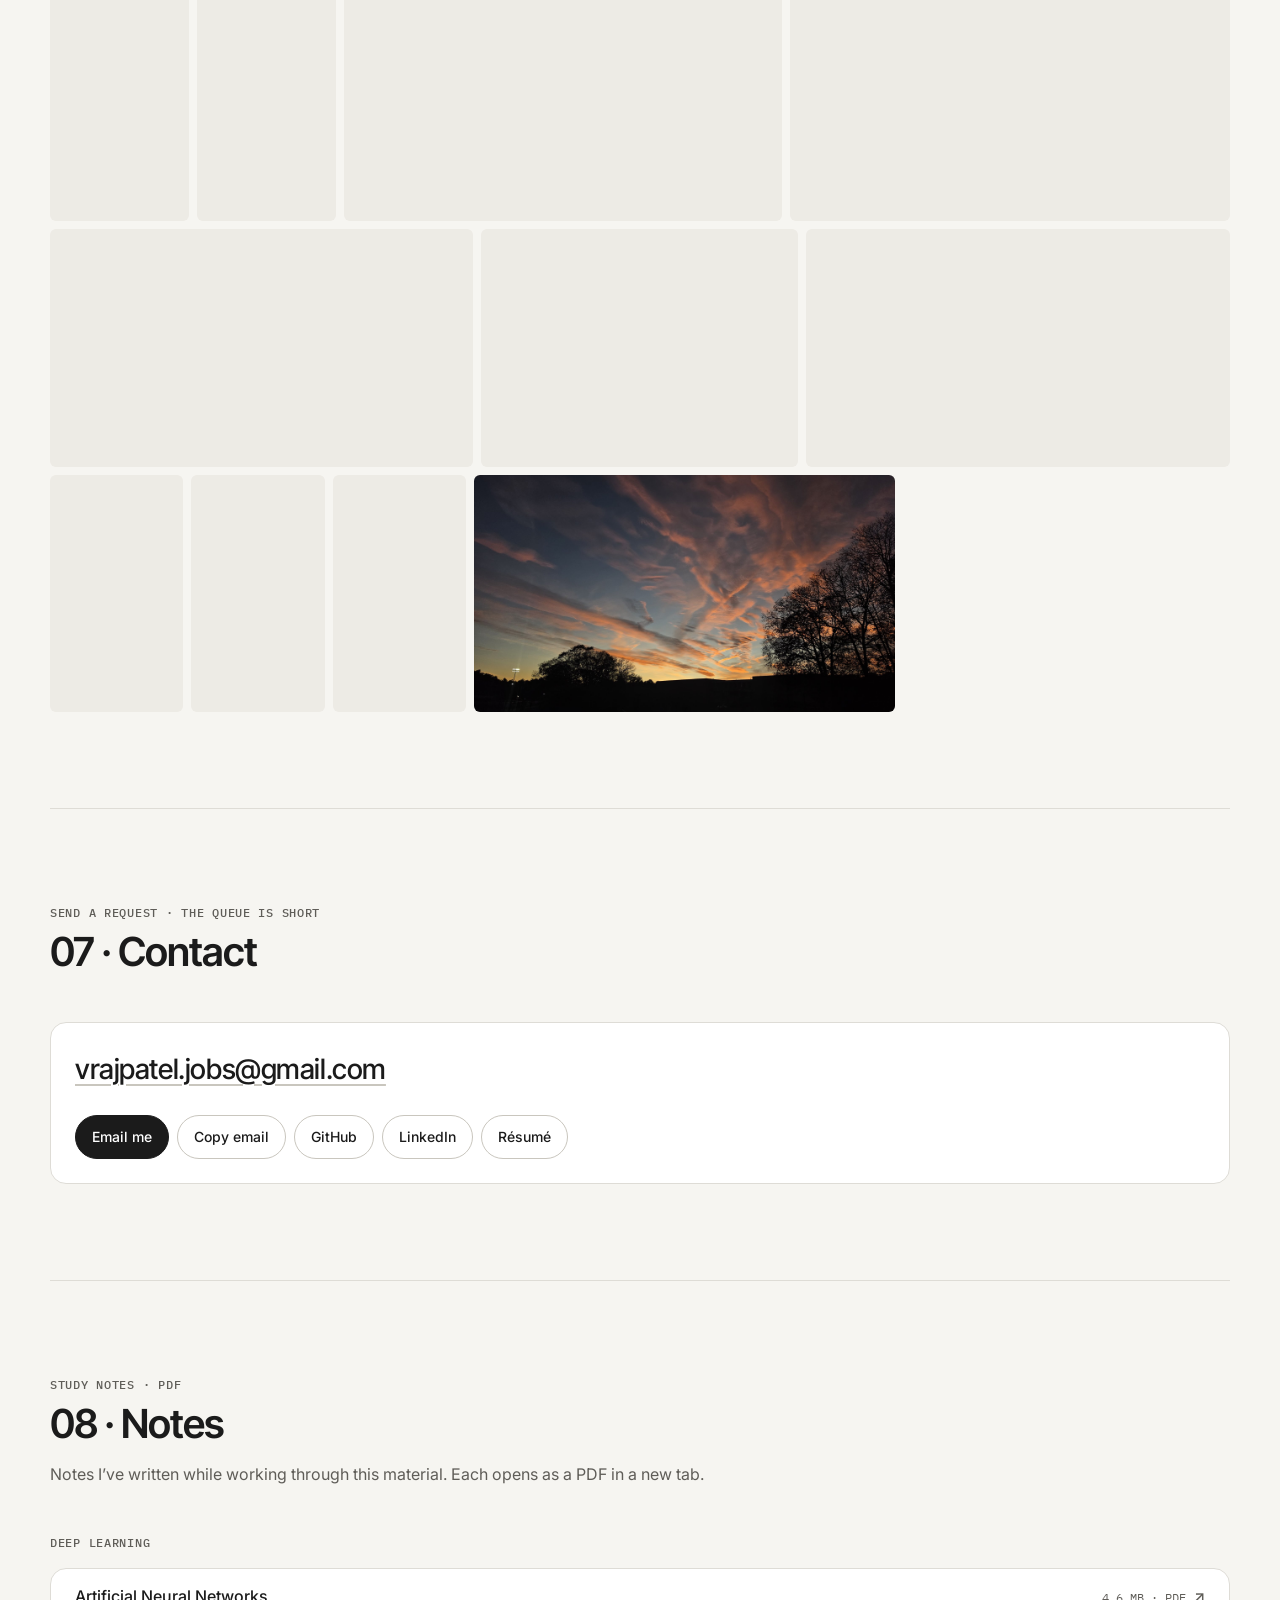
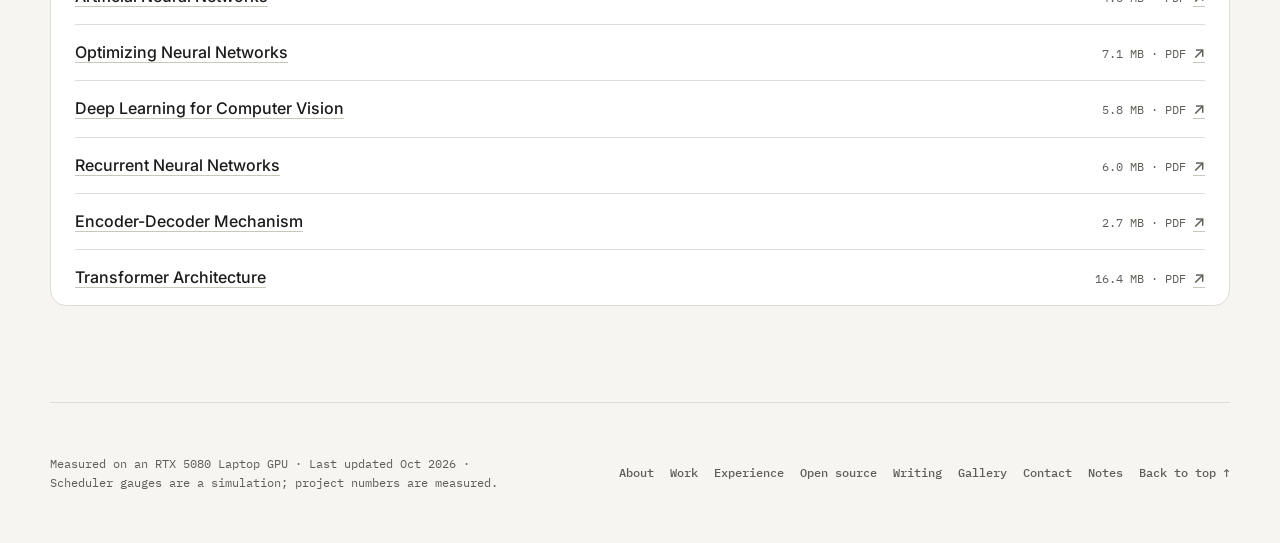
==== commit 787722c3: "Rewrite the About text in plainer words Same facts, shorter sentences. The SGEMM work is described a" ====
--- a/index.html
+++ b/index.html
@@ -778,8 +778,10 @@
       </figure>
       <div>
         <div class="x-prose">
-          <p>I'm Vraj, a computer science student at UMass Dartmouth graduating in May 2027. I got hooked on the question of why a model that works in a notebook is slow in production, and that pulled me down the stack: from PyTorch into Triton and CUDA, from FLOPs into memory bandwidth, from a single request into scheduling hundreds.</p>
-          <p>I like building the thing from scratch first, then benchmarking it honestly against the production baseline, including where mine loses. Right now I'm working on a senior capstone with General Dynamics Mission Systems and climbing a CUDA SGEMM ladder on my RTX 5080. Off the keyboard, I play tennis.</p>
+          <p>I'm Vraj. I study computer science at UMass Dartmouth and finish in May 2027.</p>
+          <p>I wanted to know why a model that runs fine in a notebook gets slow once real users hit it. Chasing that took me from PyTorch to Triton to CUDA, and from counting FLOPs to watching memory bandwidth.</p>
+          <p>My habit is to write the thing myself before reaching for the library, then race the two. Mine often loses, and I write that part up too. The latest one was matrix multiplication in CUDA: seven kernels, the best at 75.9% of cuBLAS on my laptop's RTX 5080.</p>
+          <p>Right now I'm also on a senior capstone with General Dynamics Mission Systems. Away from the keyboard, I play tennis.</p>
         </div>
         <ul class="x-facts" aria-label="Quick facts">
           <li>Based in Massachusetts</li>
@@ -789,7 +791,7 @@
         <div class="card x-now">
           <p class="eyebrow">Now · Oct 2026</p>
           <ul>
-            <li><b>CUDA</b><span>Finishing the blackwell-gemm CUDA ladder: kernel 03, 1D thread tiling.</span></li>
+            <li><b>CUDA</b><span>blackwell-gemm is done: 7 kernels, measured on an RTX 5080 Laptop and a B200, with a write-up on this site.</span></li>
             <li><b>Capstone</b><span>GDMS senior capstone: hybrid transformer + state space models vs an EKF.</span></li>
             <li><b>Open source</b><span>vLLM PR #61901 in review.</span></li>
           </ul>
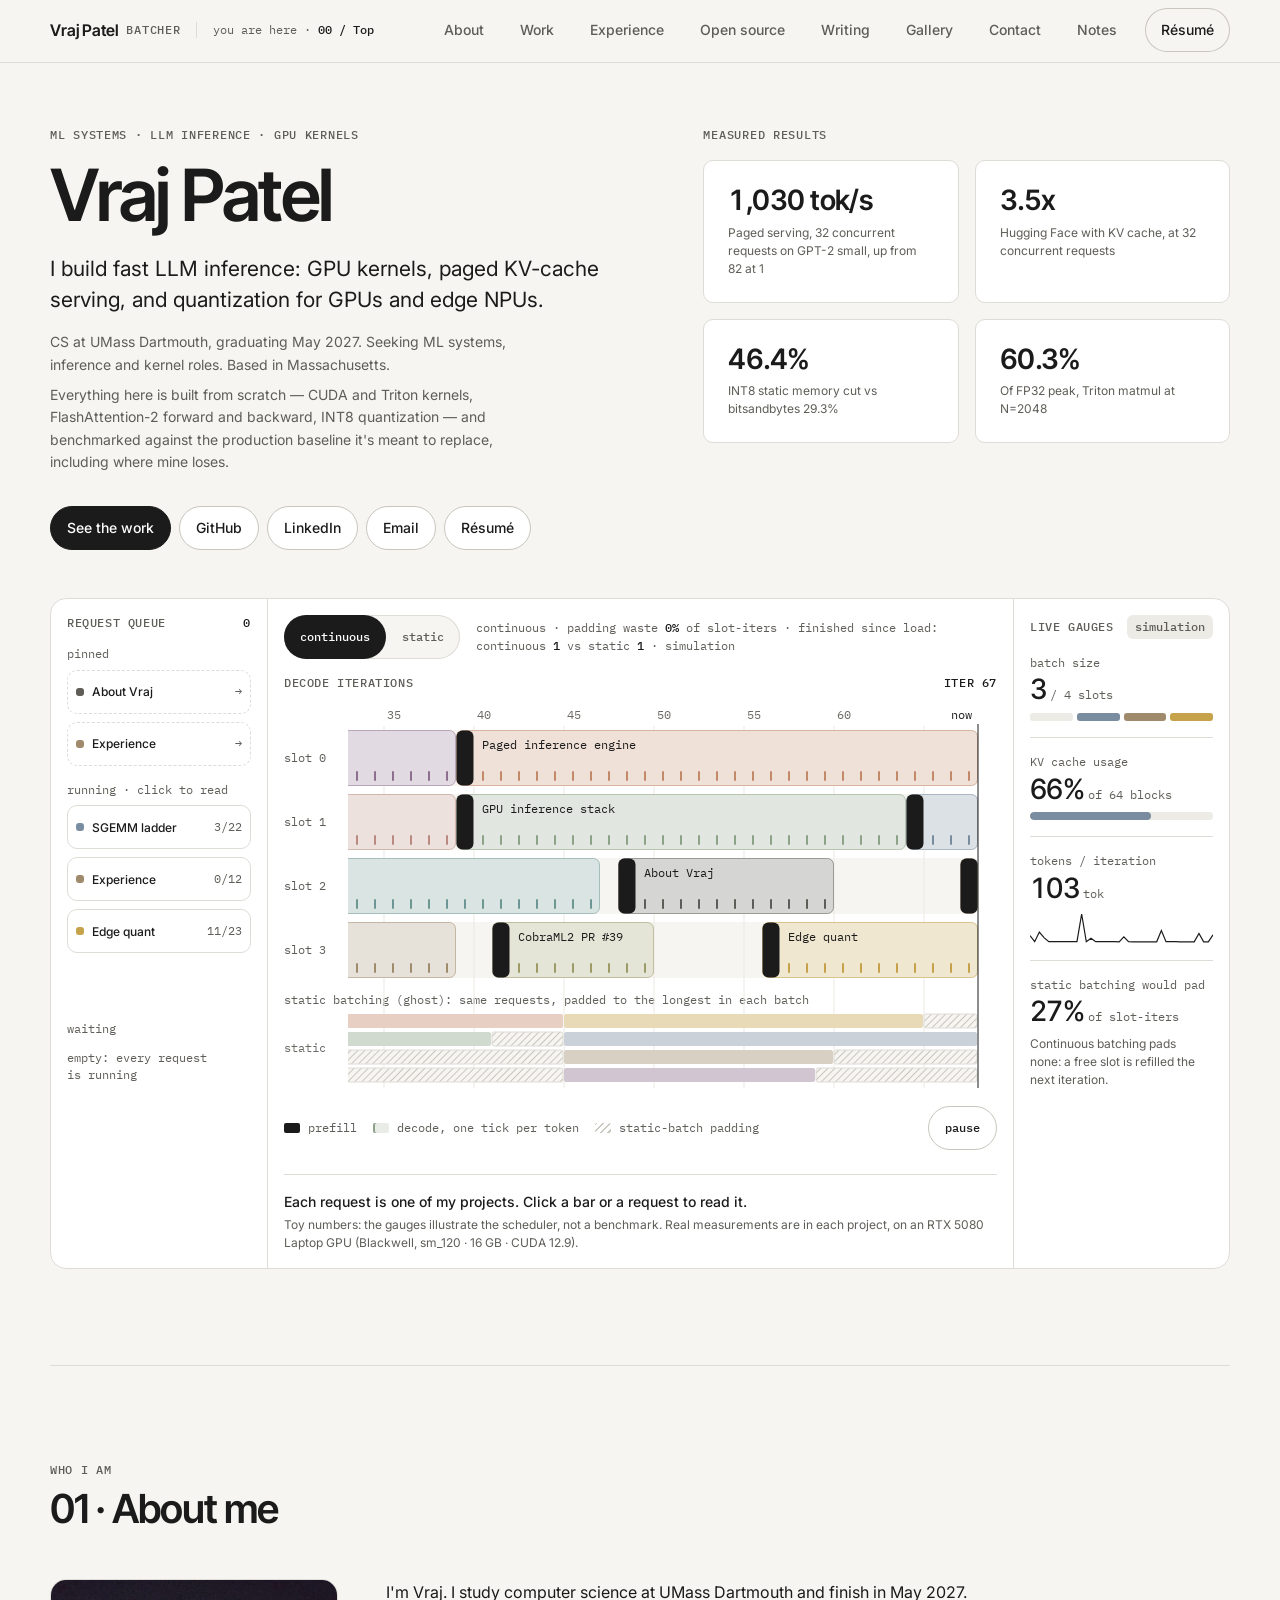
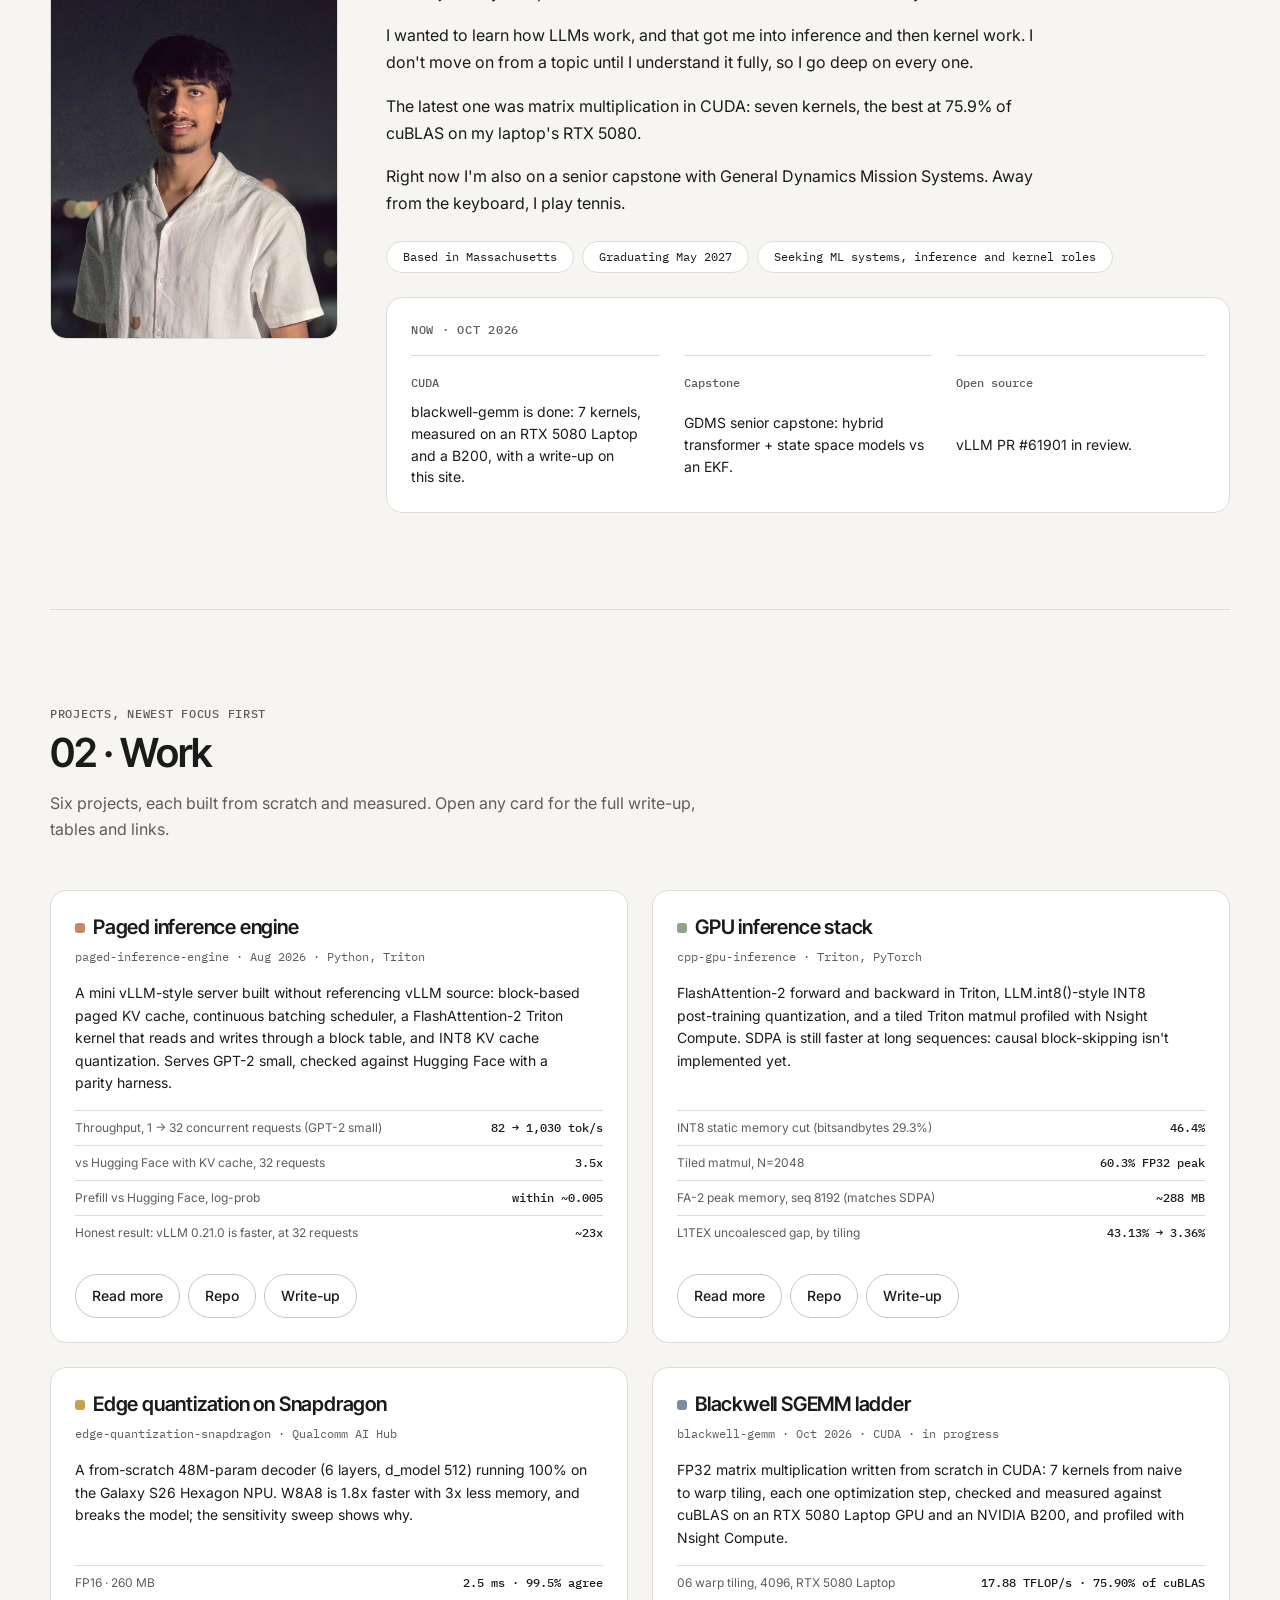
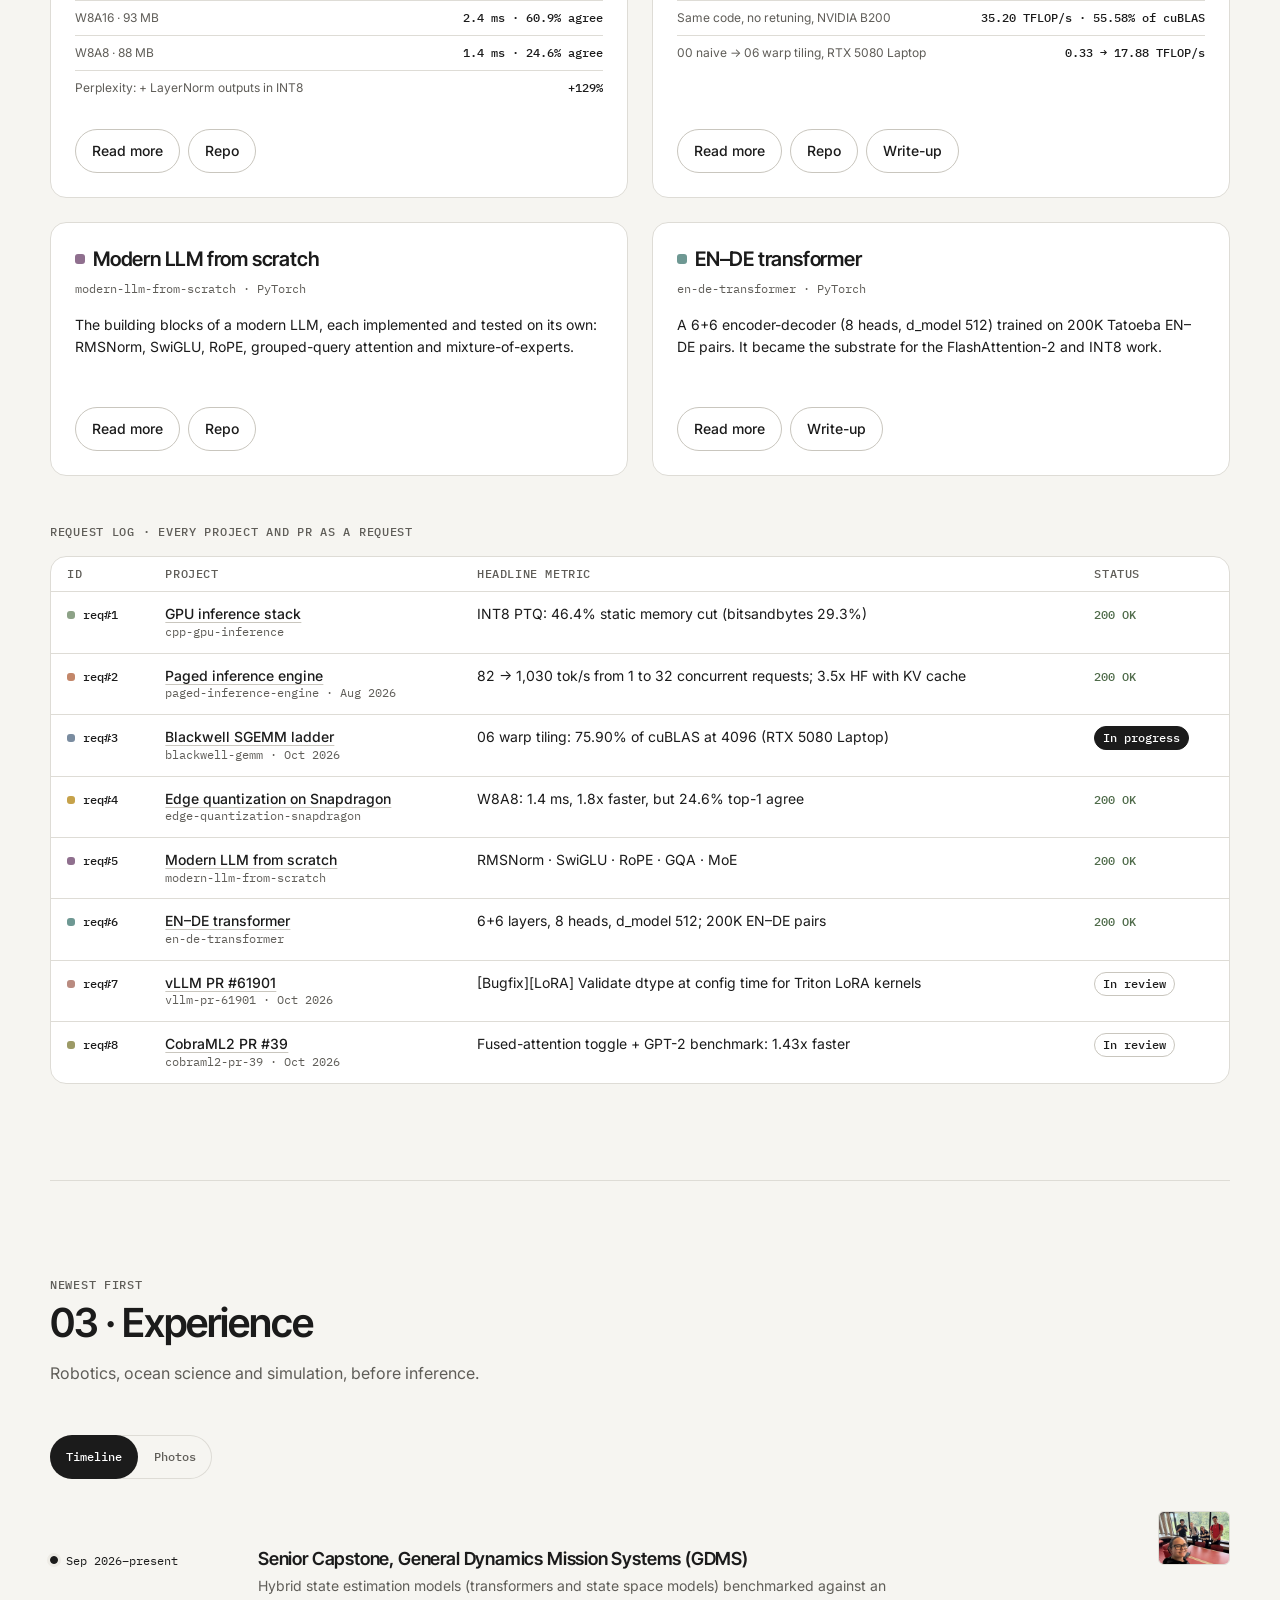
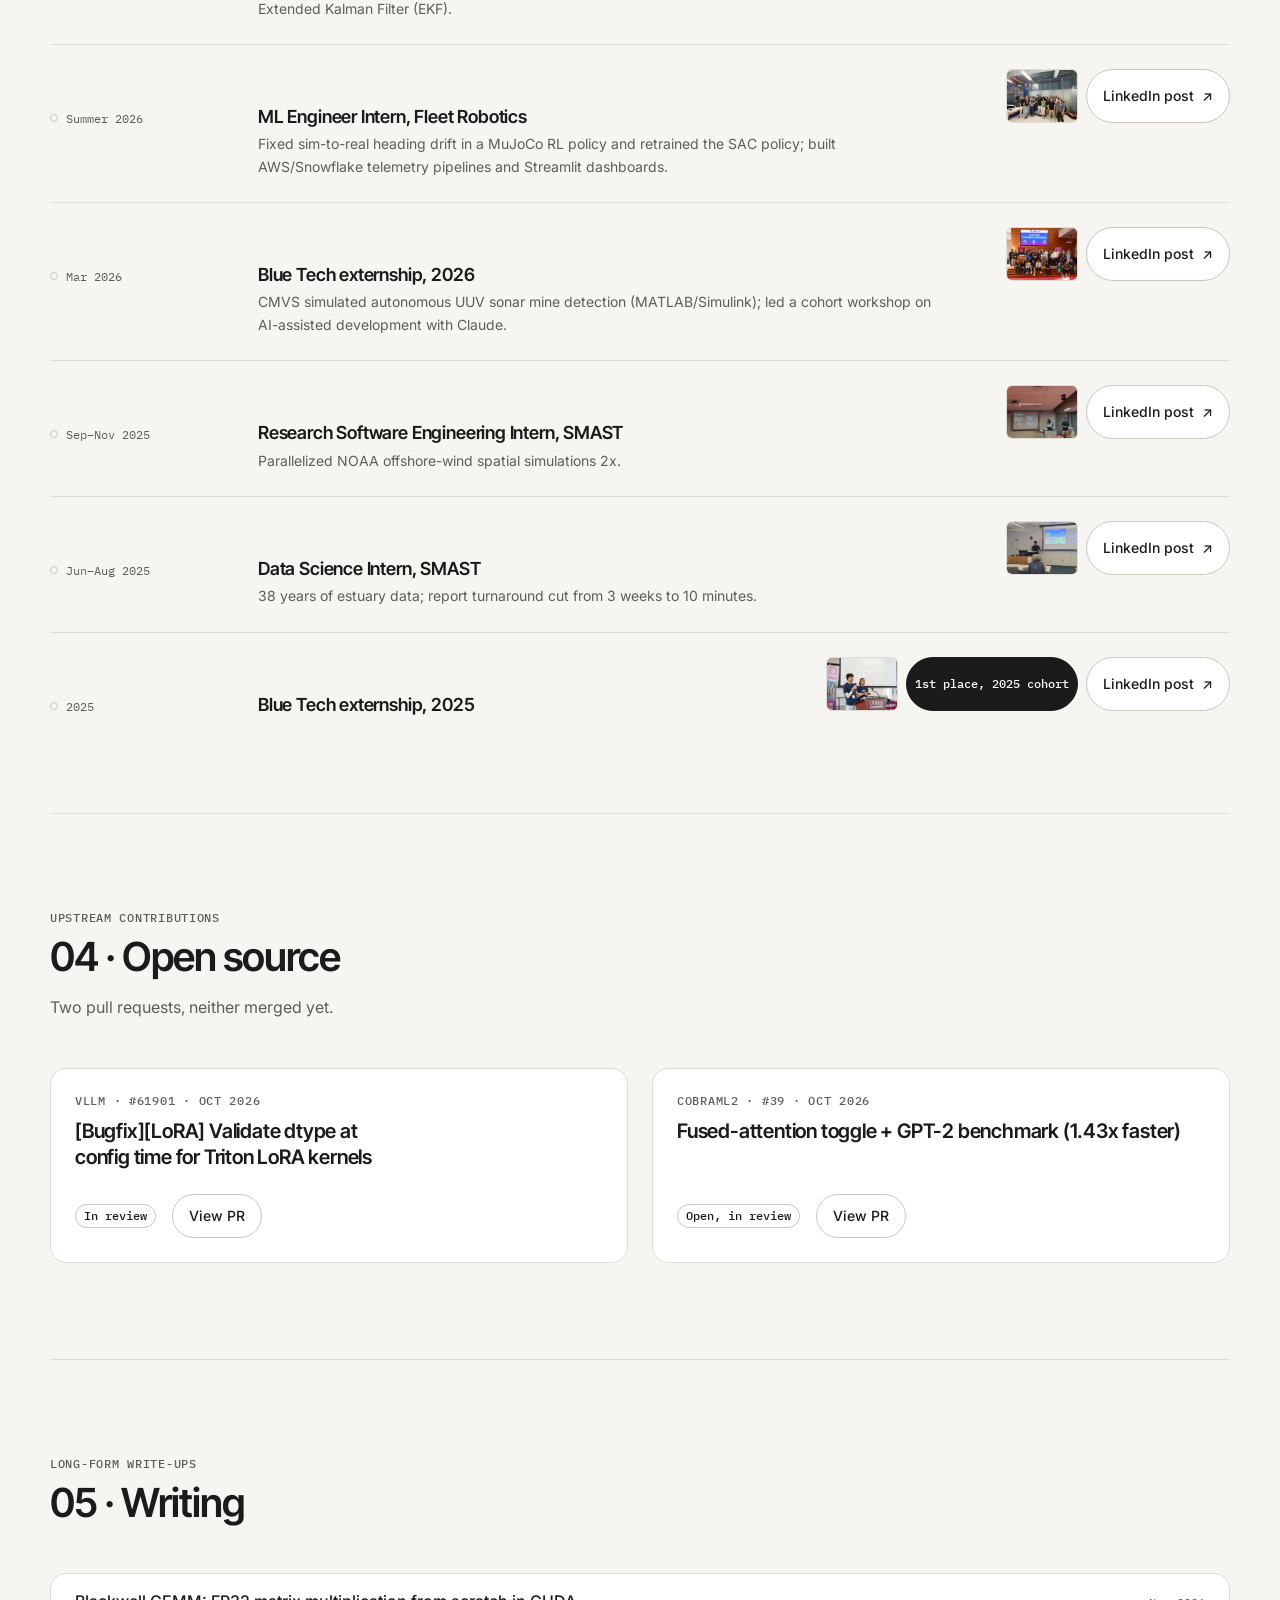
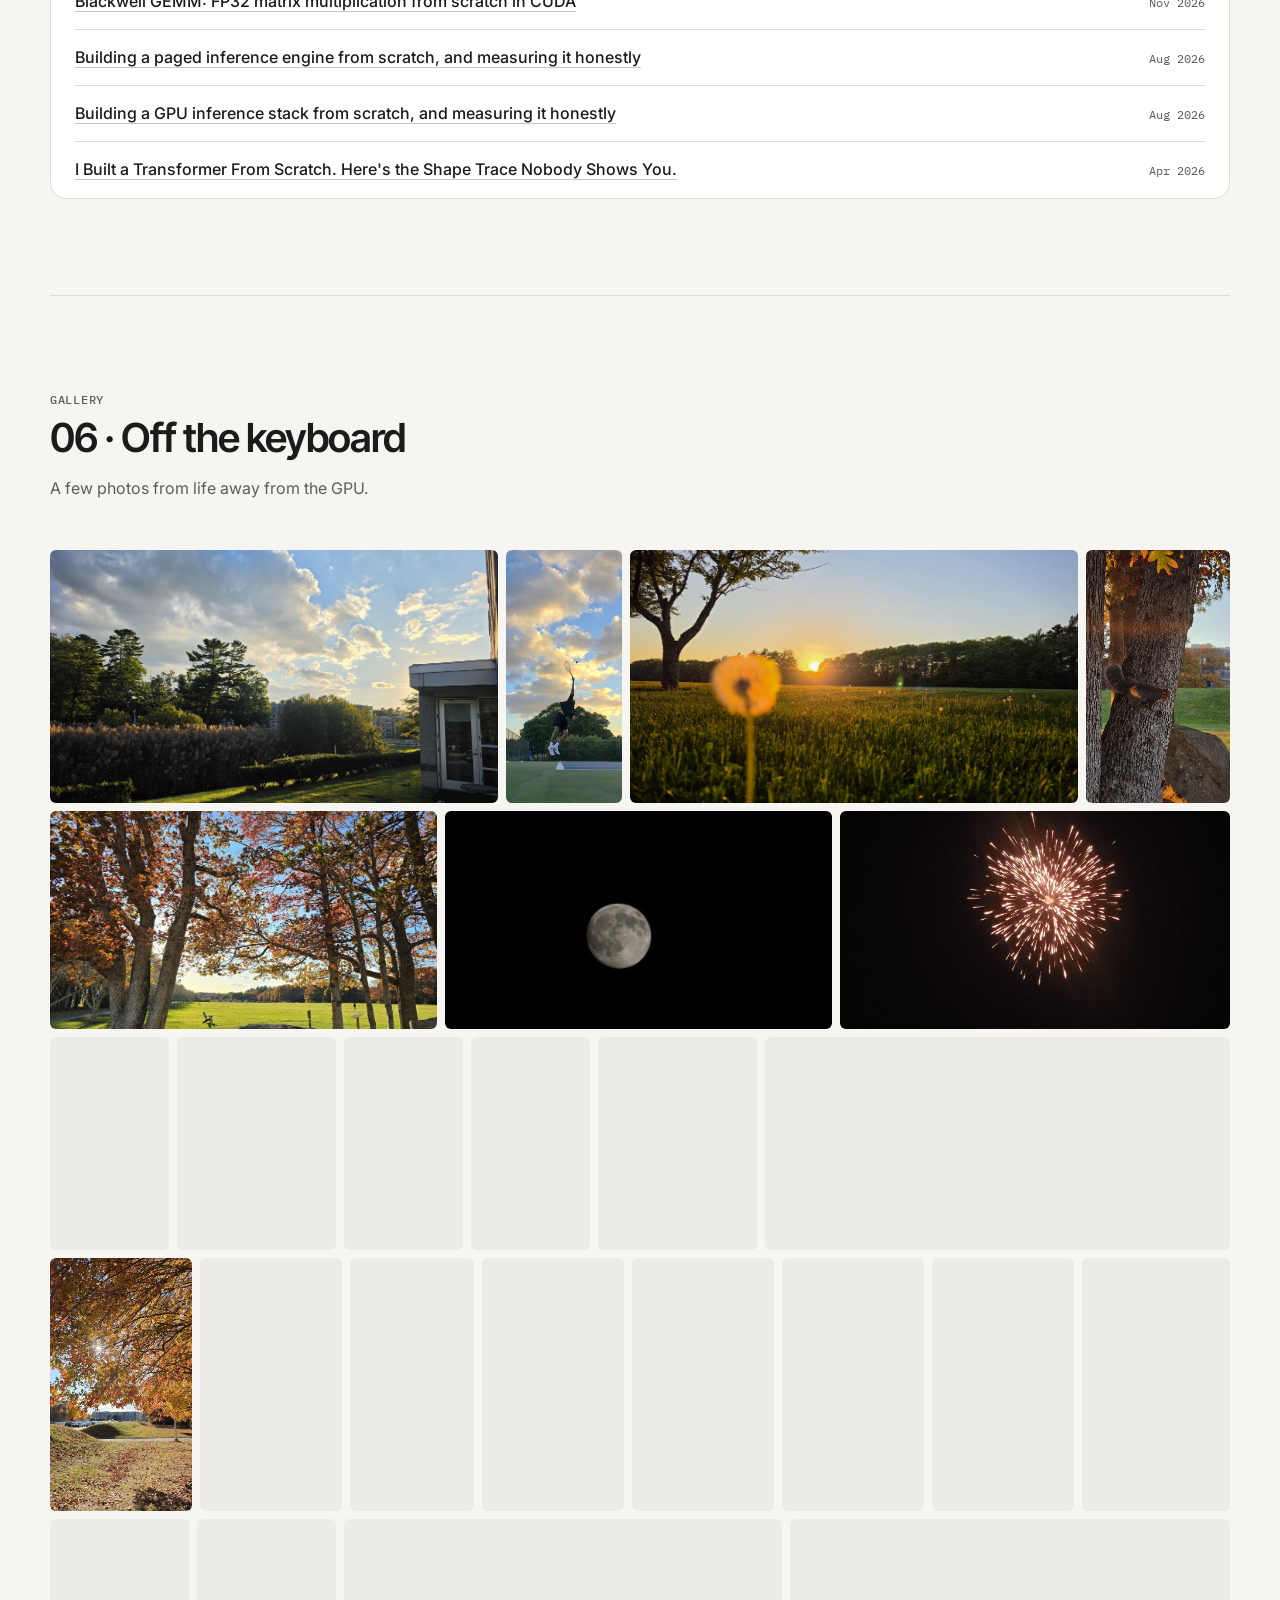
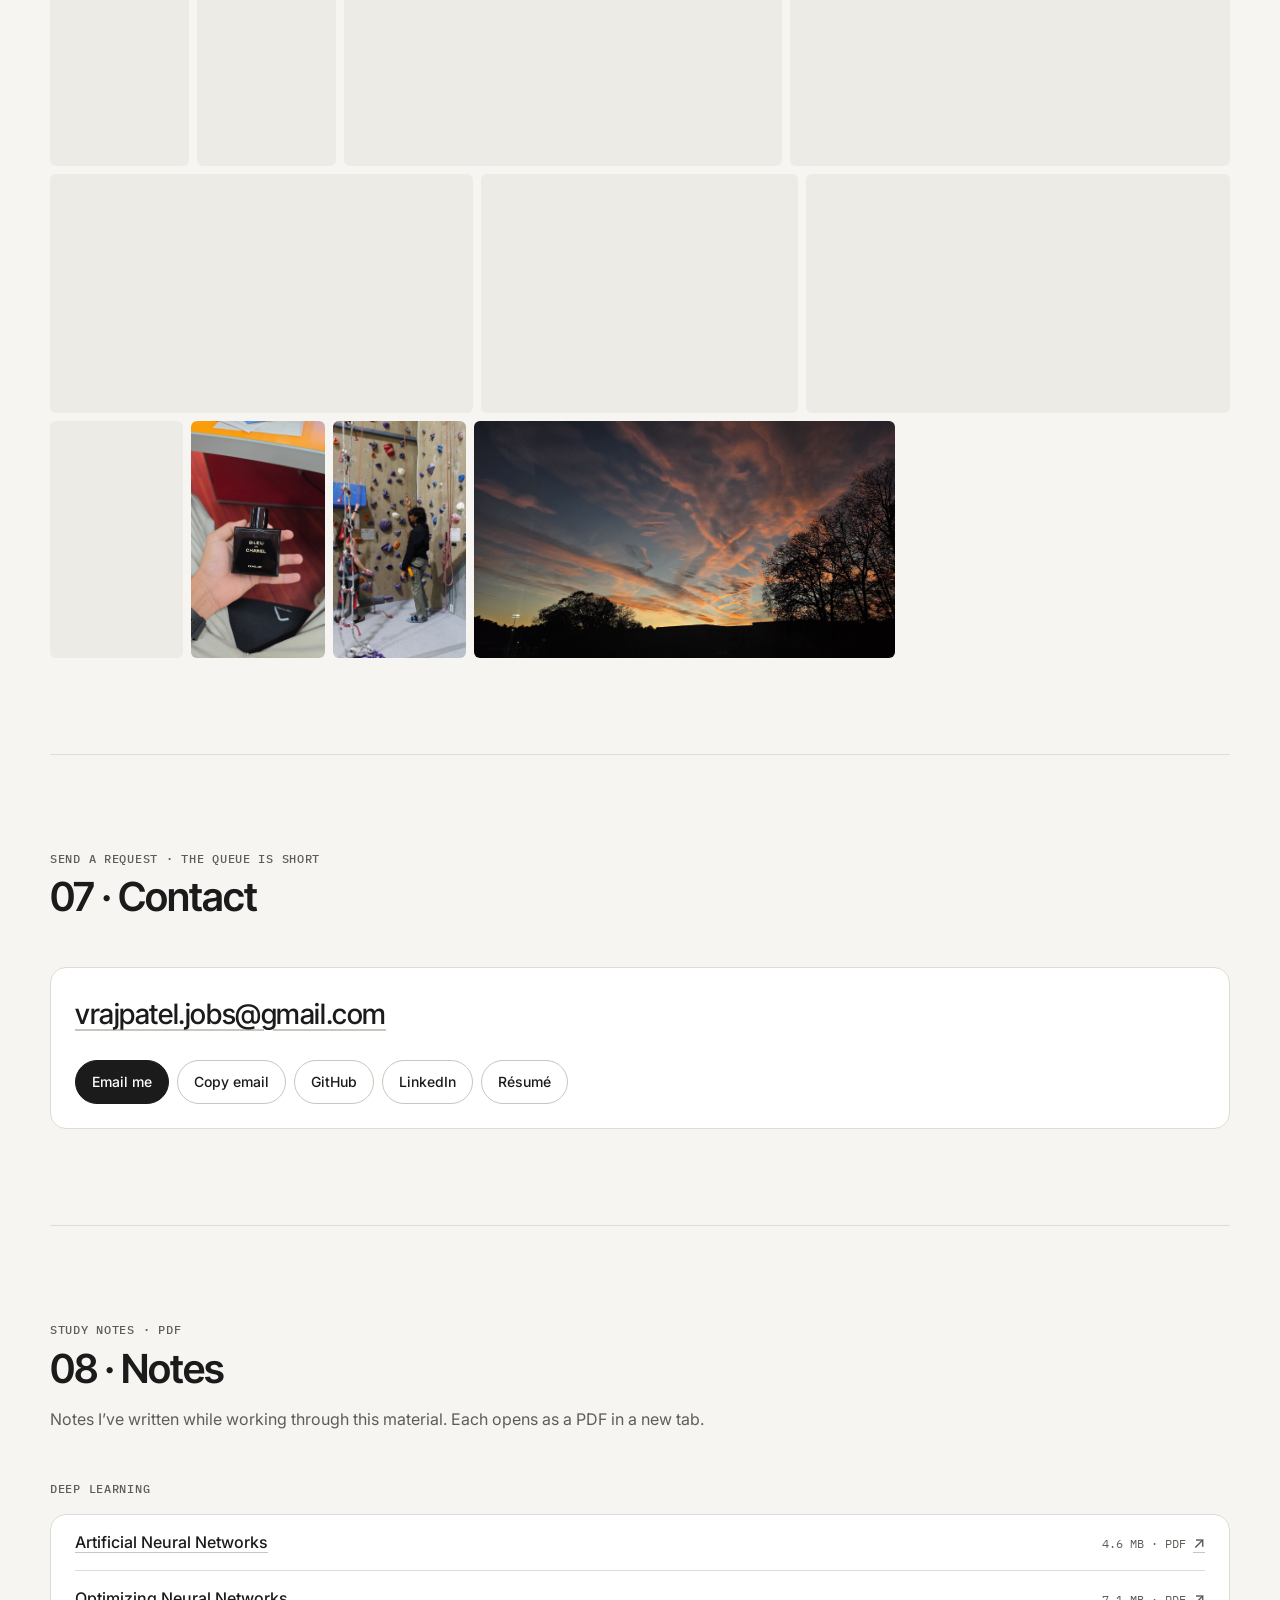
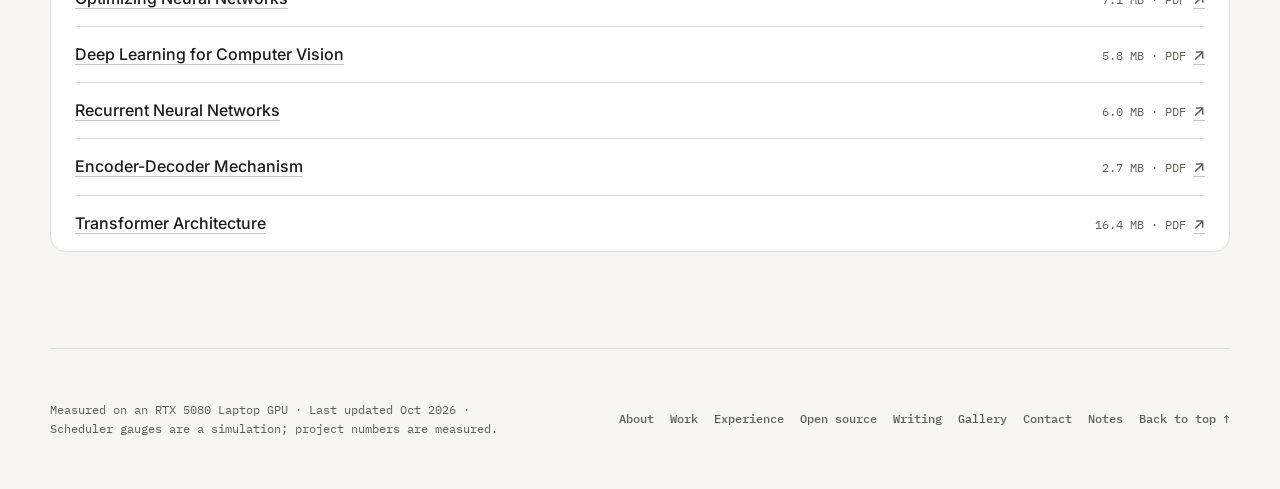
==== commit 20ccb037: "Shorten the About text to Vraj's own wording Co-Authored-By: Claude Opus 5.5 <noreply@anthropic.com>" ====
--- a/index.html
+++ b/index.html
@@ -779,8 +779,8 @@
       <div>
         <div class="x-prose">
           <p>I'm Vraj. I study computer science at UMass Dartmouth and finish in May 2027.</p>
-          <p>I wanted to know why a model that runs fine in a notebook gets slow once real users hit it. Chasing that took me from PyTorch to Triton to CUDA, and from counting FLOPs to watching memory bandwidth.</p>
-          <p>My habit is to write the thing myself before reaching for the library, then race the two. Mine often loses, and I write that part up too. The latest one was matrix multiplication in CUDA: seven kernels, the best at 75.9% of cuBLAS on my laptop's RTX 5080.</p>
+          <p>I wanted to learn how LLMs work, and that got me into inference and then kernel work. I don't move on from a topic until I understand it fully, so I go deep on every one.</p>
+          <p>The latest one was matrix multiplication in CUDA: seven kernels, the best at 75.9% of cuBLAS on my laptop's RTX 5080.</p>
           <p>Right now I'm also on a senior capstone with General Dynamics Mission Systems. Away from the keyboard, I play tennis.</p>
         </div>
         <ul class="x-facts" aria-label="Quick facts">
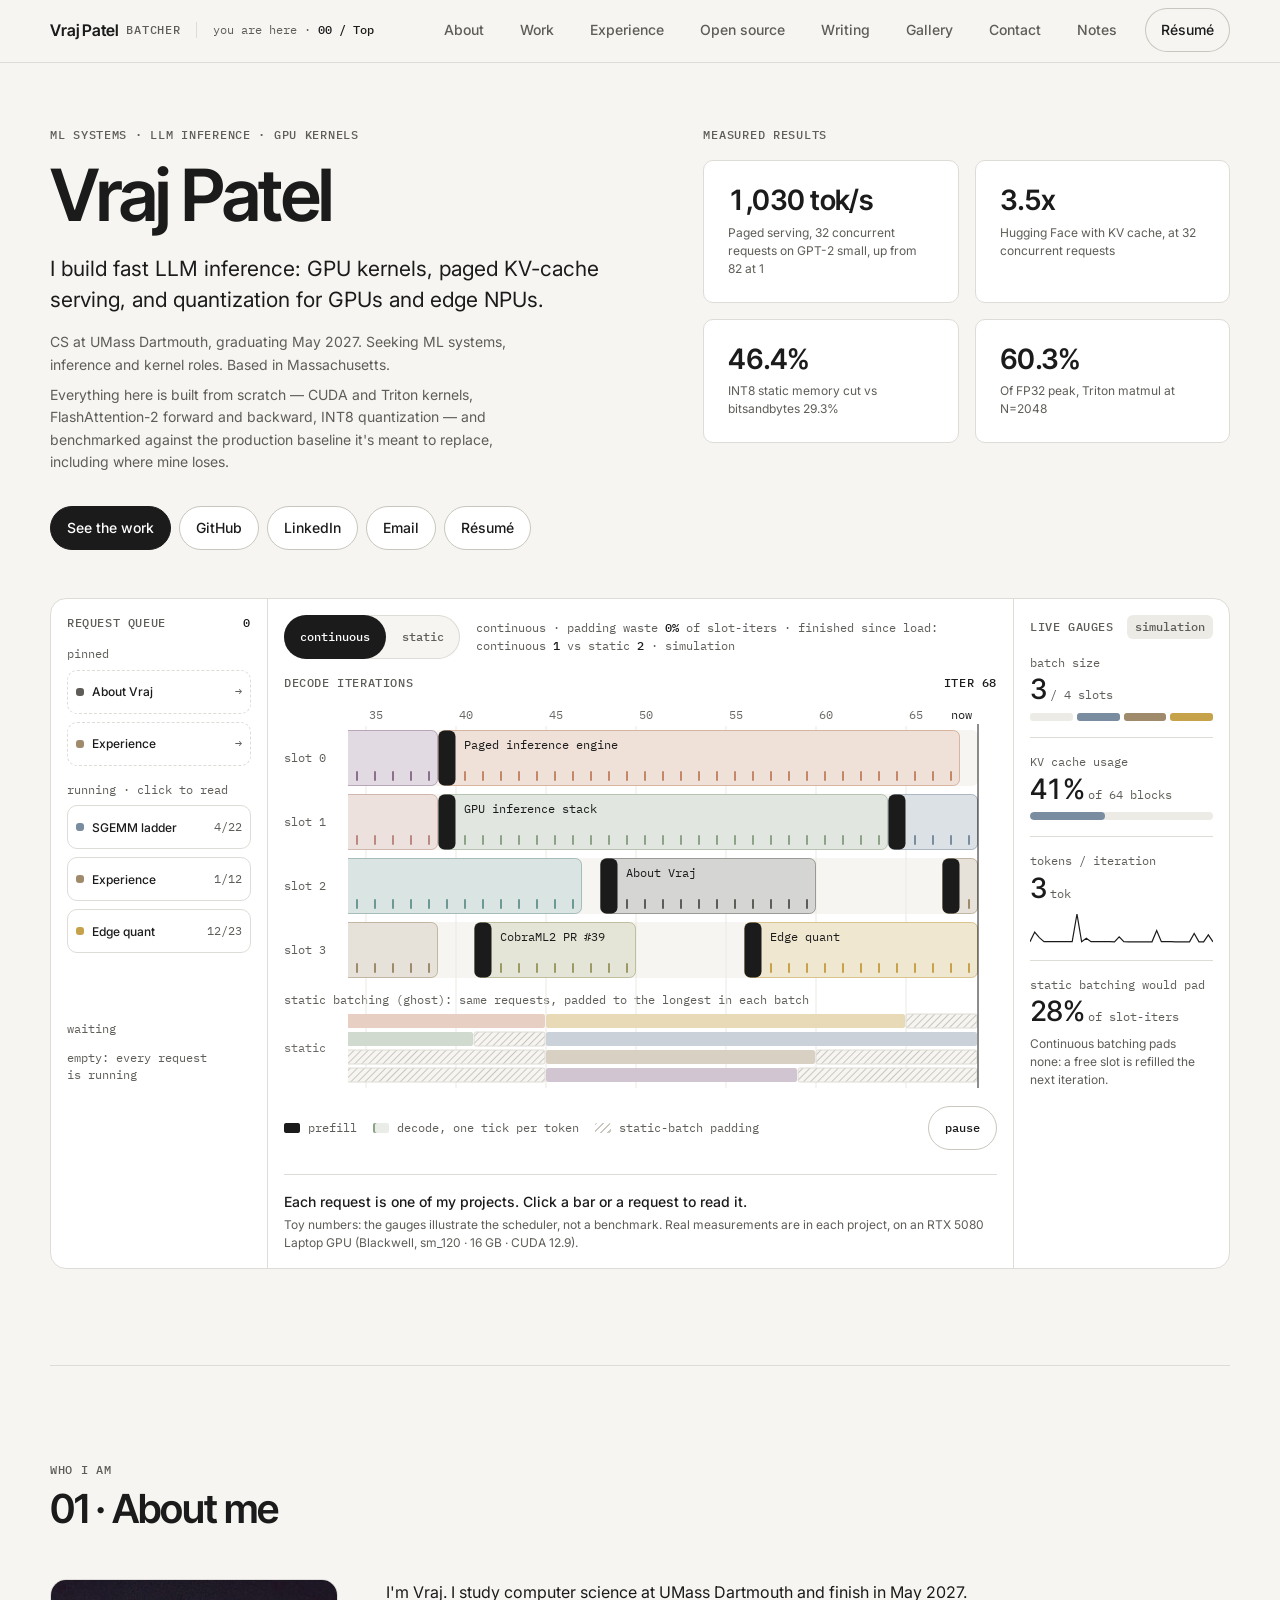
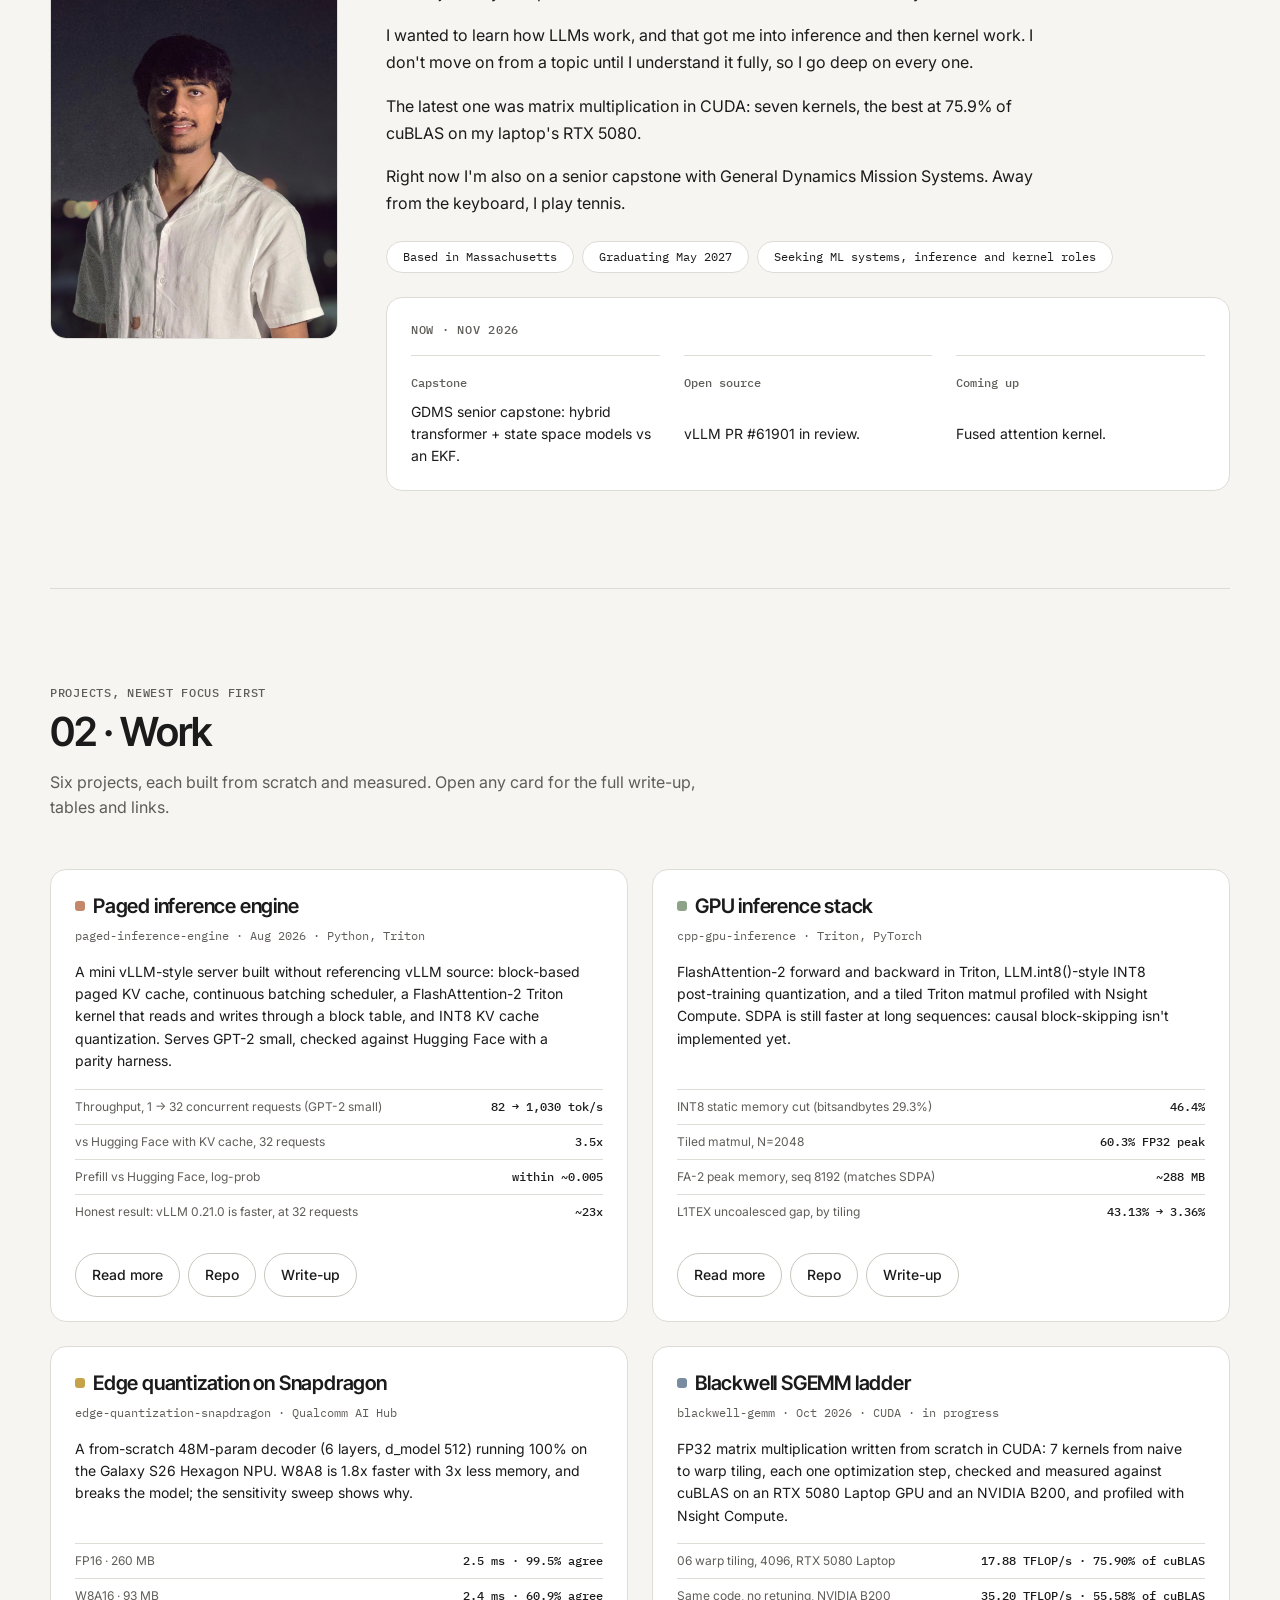
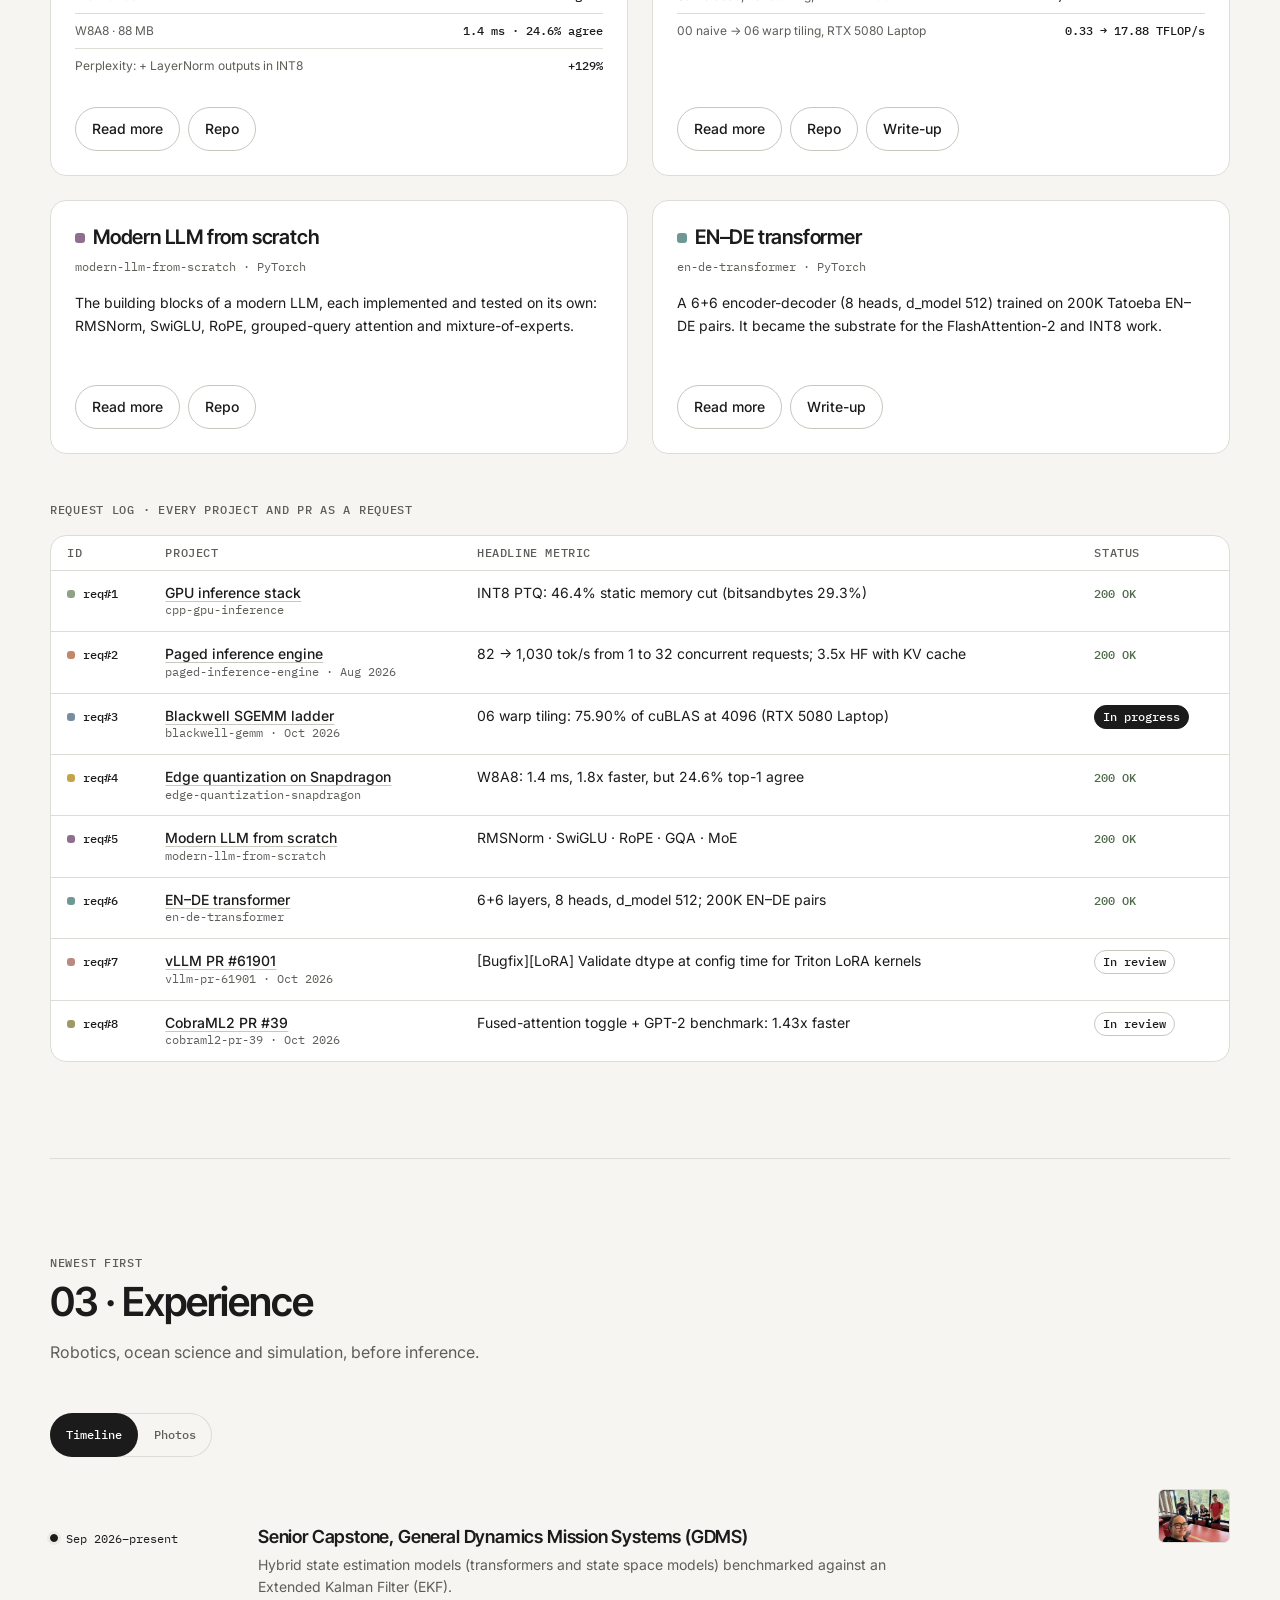
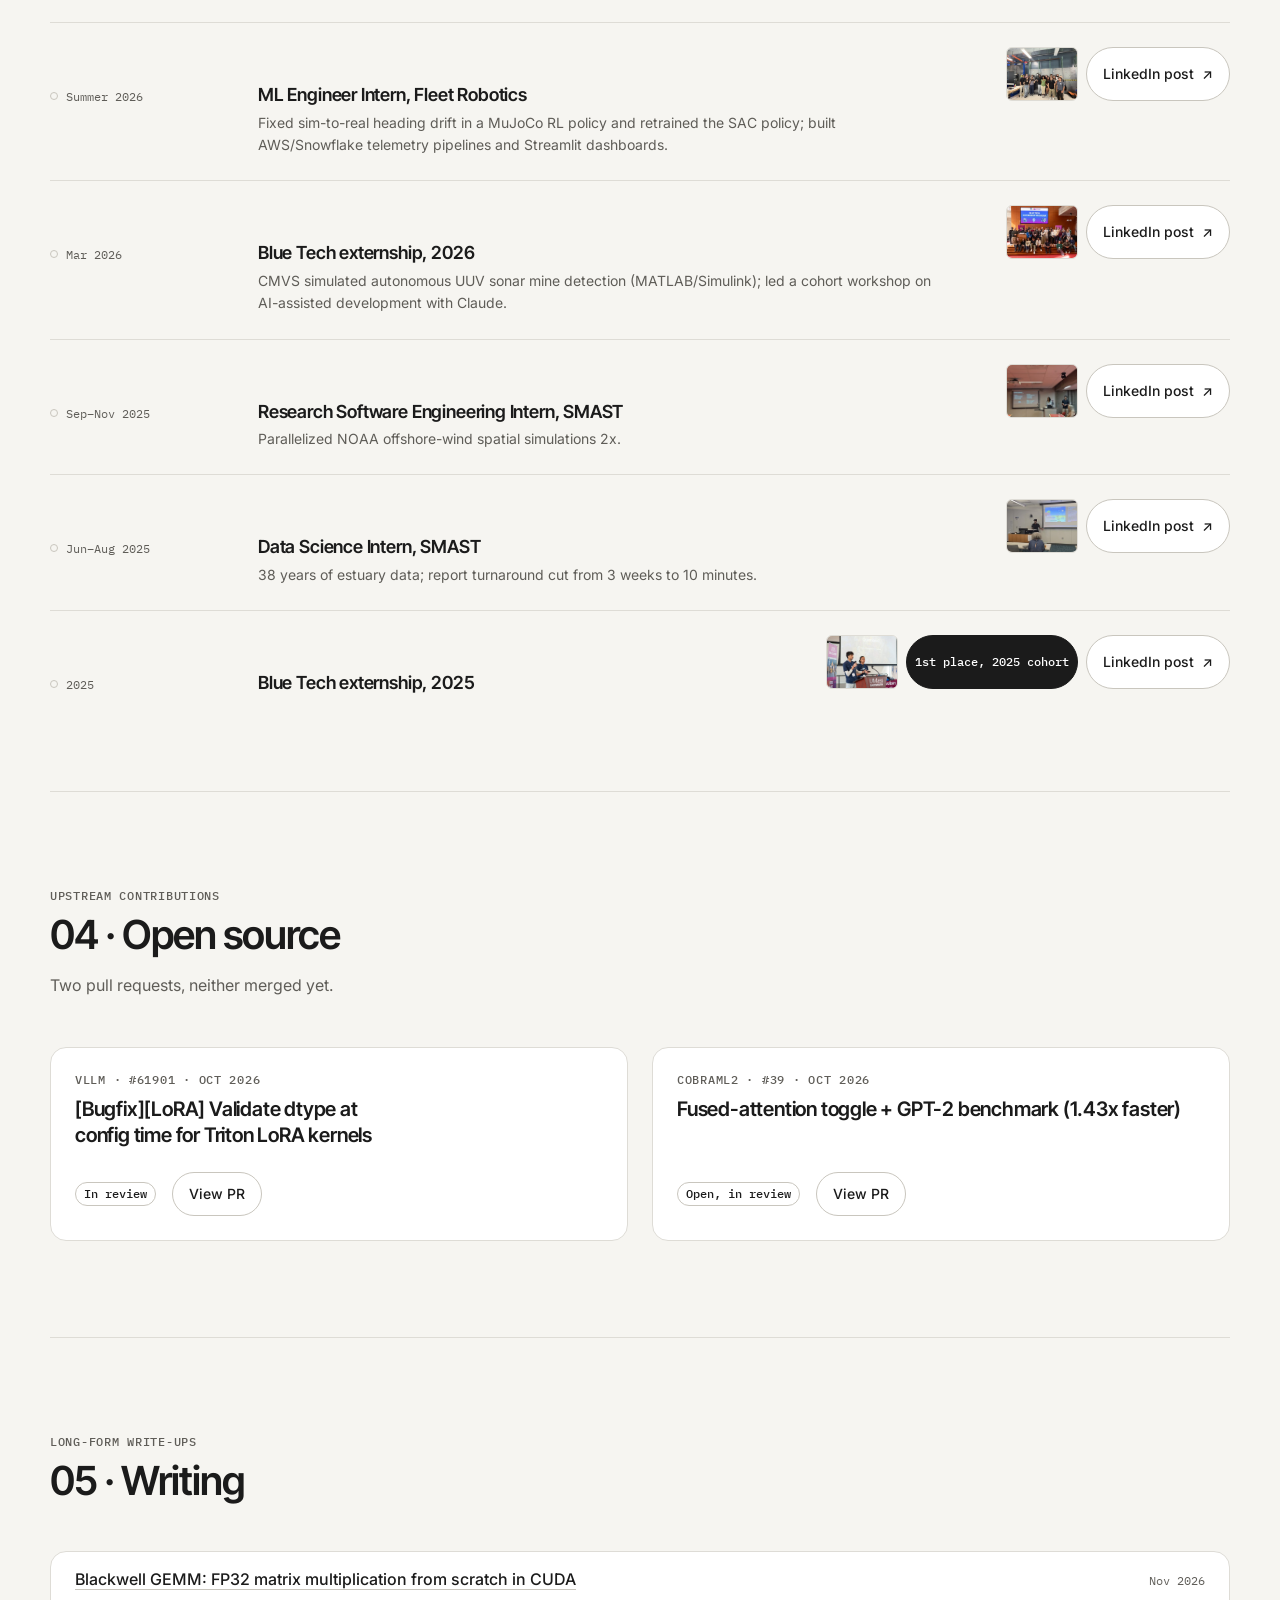
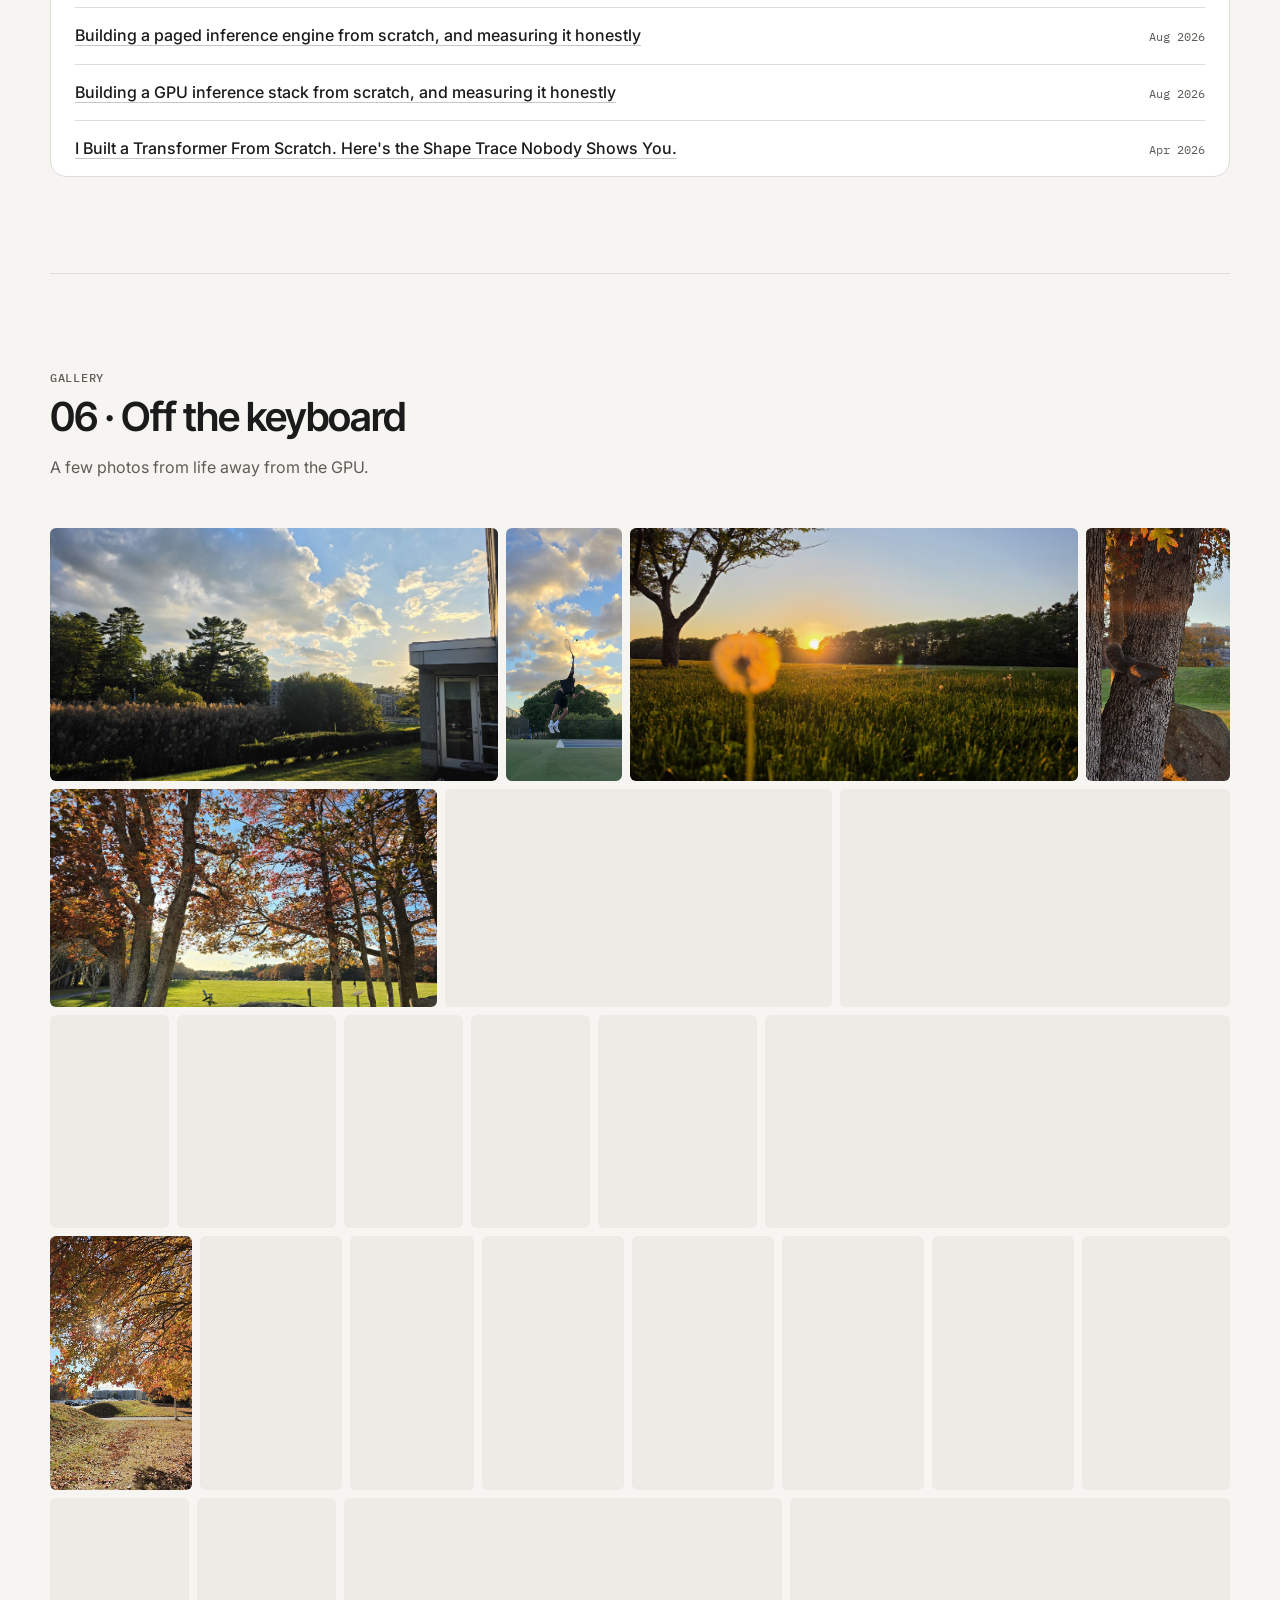
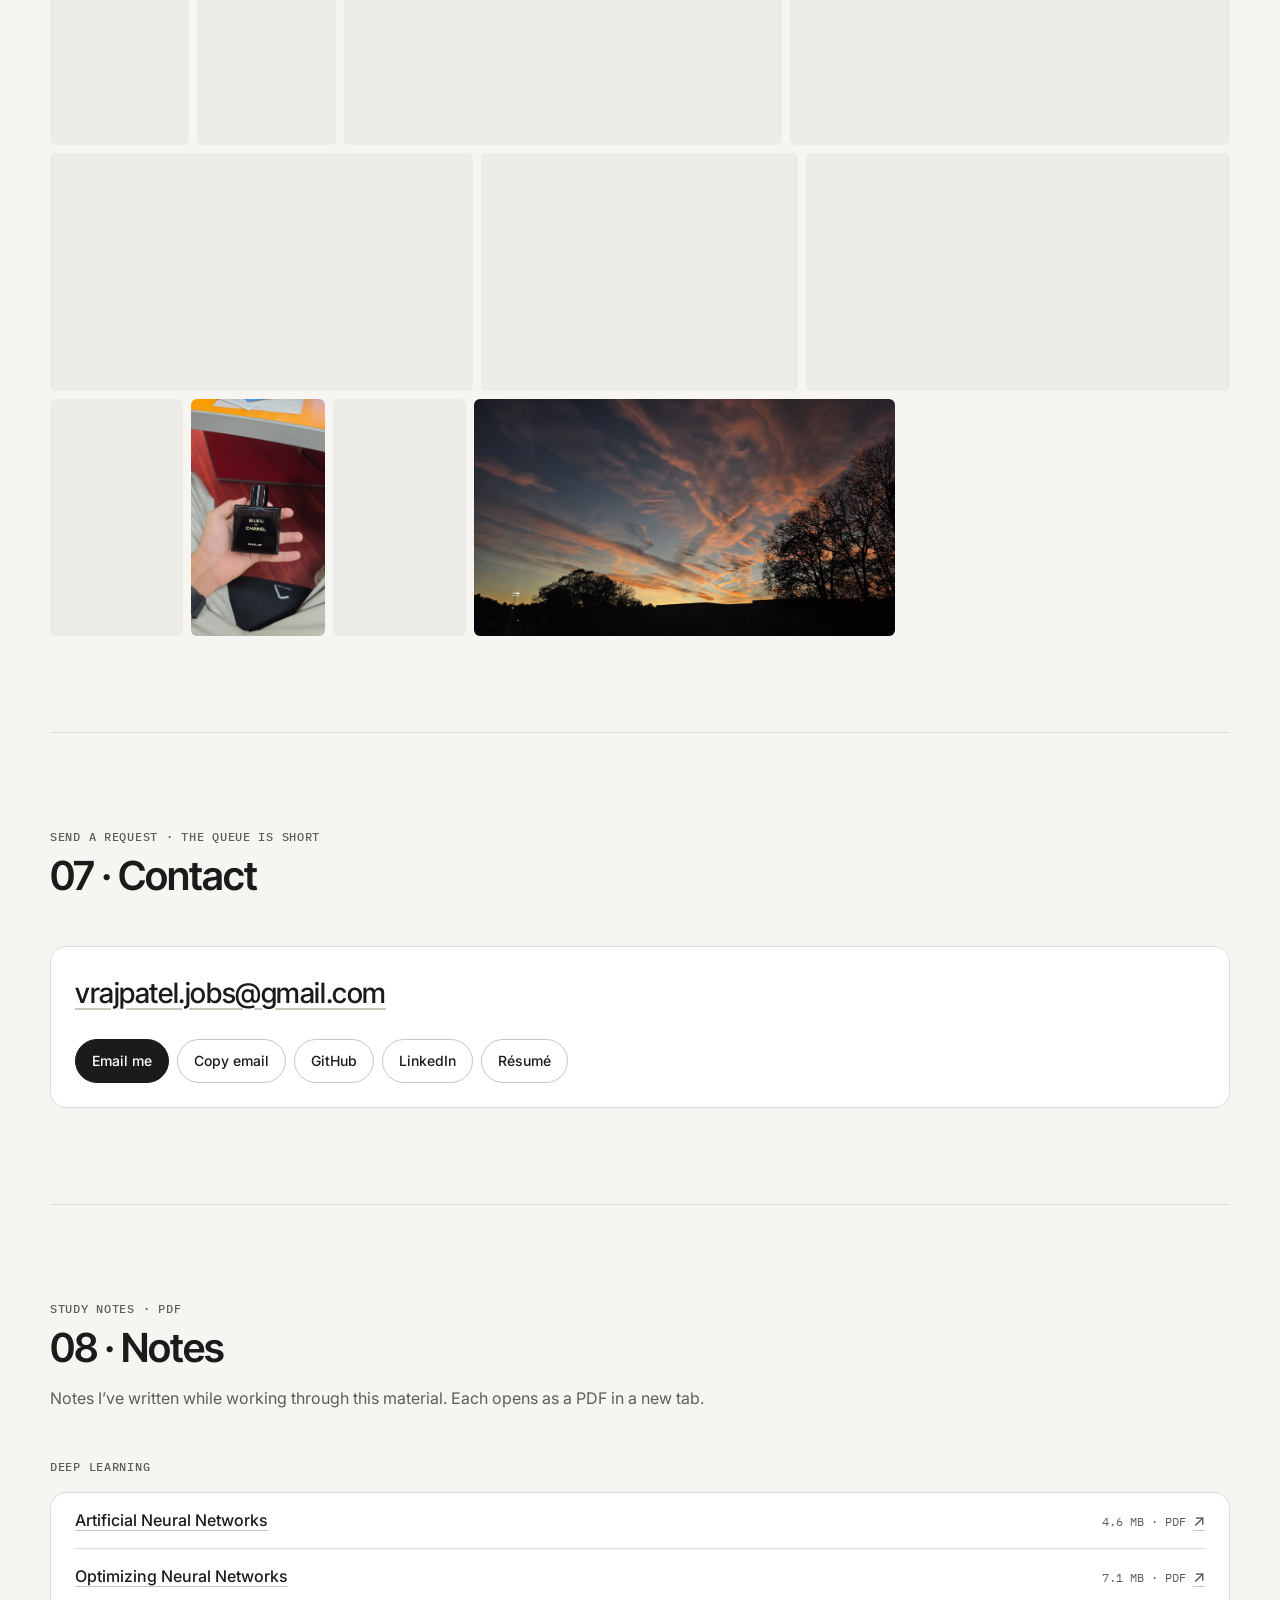
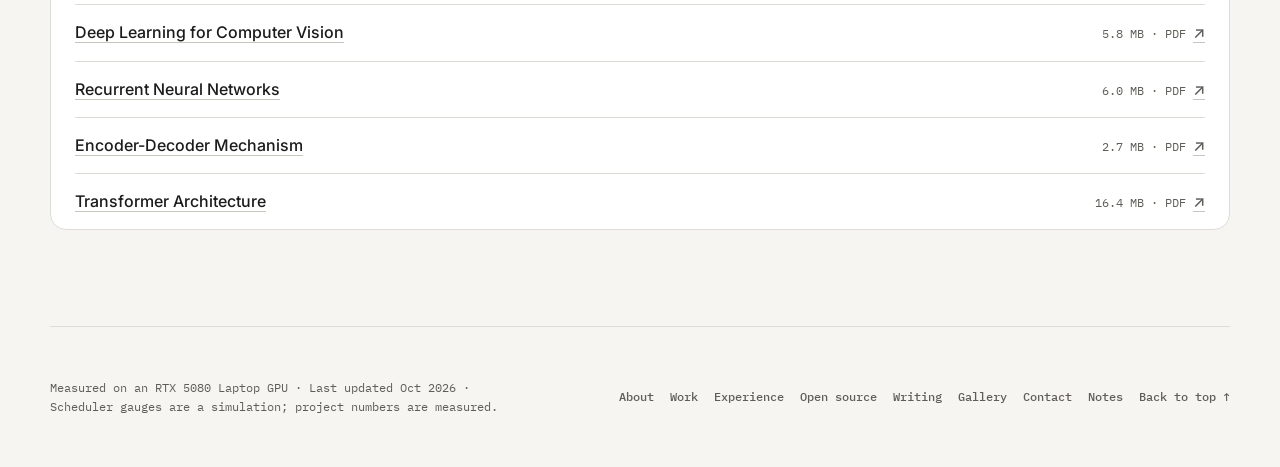
==== commit b2bba410: "Now box: Nov 2026, add the fused attention kernel as coming up Co-Authored-By: Claude Opus 5.5 <nore" ====
--- a/index.html
+++ b/index.html
@@ -789,11 +789,11 @@
           <li>Seeking ML systems, inference and kernel roles</li>
         </ul>
         <div class="card x-now">
-          <p class="eyebrow">Now · Oct 2026</p>
+          <p class="eyebrow">Now · Nov 2026</p>
           <ul>
-            <li><b>CUDA</b><span>blackwell-gemm is done: 7 kernels, measured on an RTX 5080 Laptop and a B200, with a write-up on this site.</span></li>
             <li><b>Capstone</b><span>GDMS senior capstone: hybrid transformer + state space models vs an EKF.</span></li>
             <li><b>Open source</b><span>vLLM PR #61901 in review.</span></li>
+            <li><b>Coming up</b><span>Fused attention kernel.</span></li>
           </ul>
         </div>
       </div>
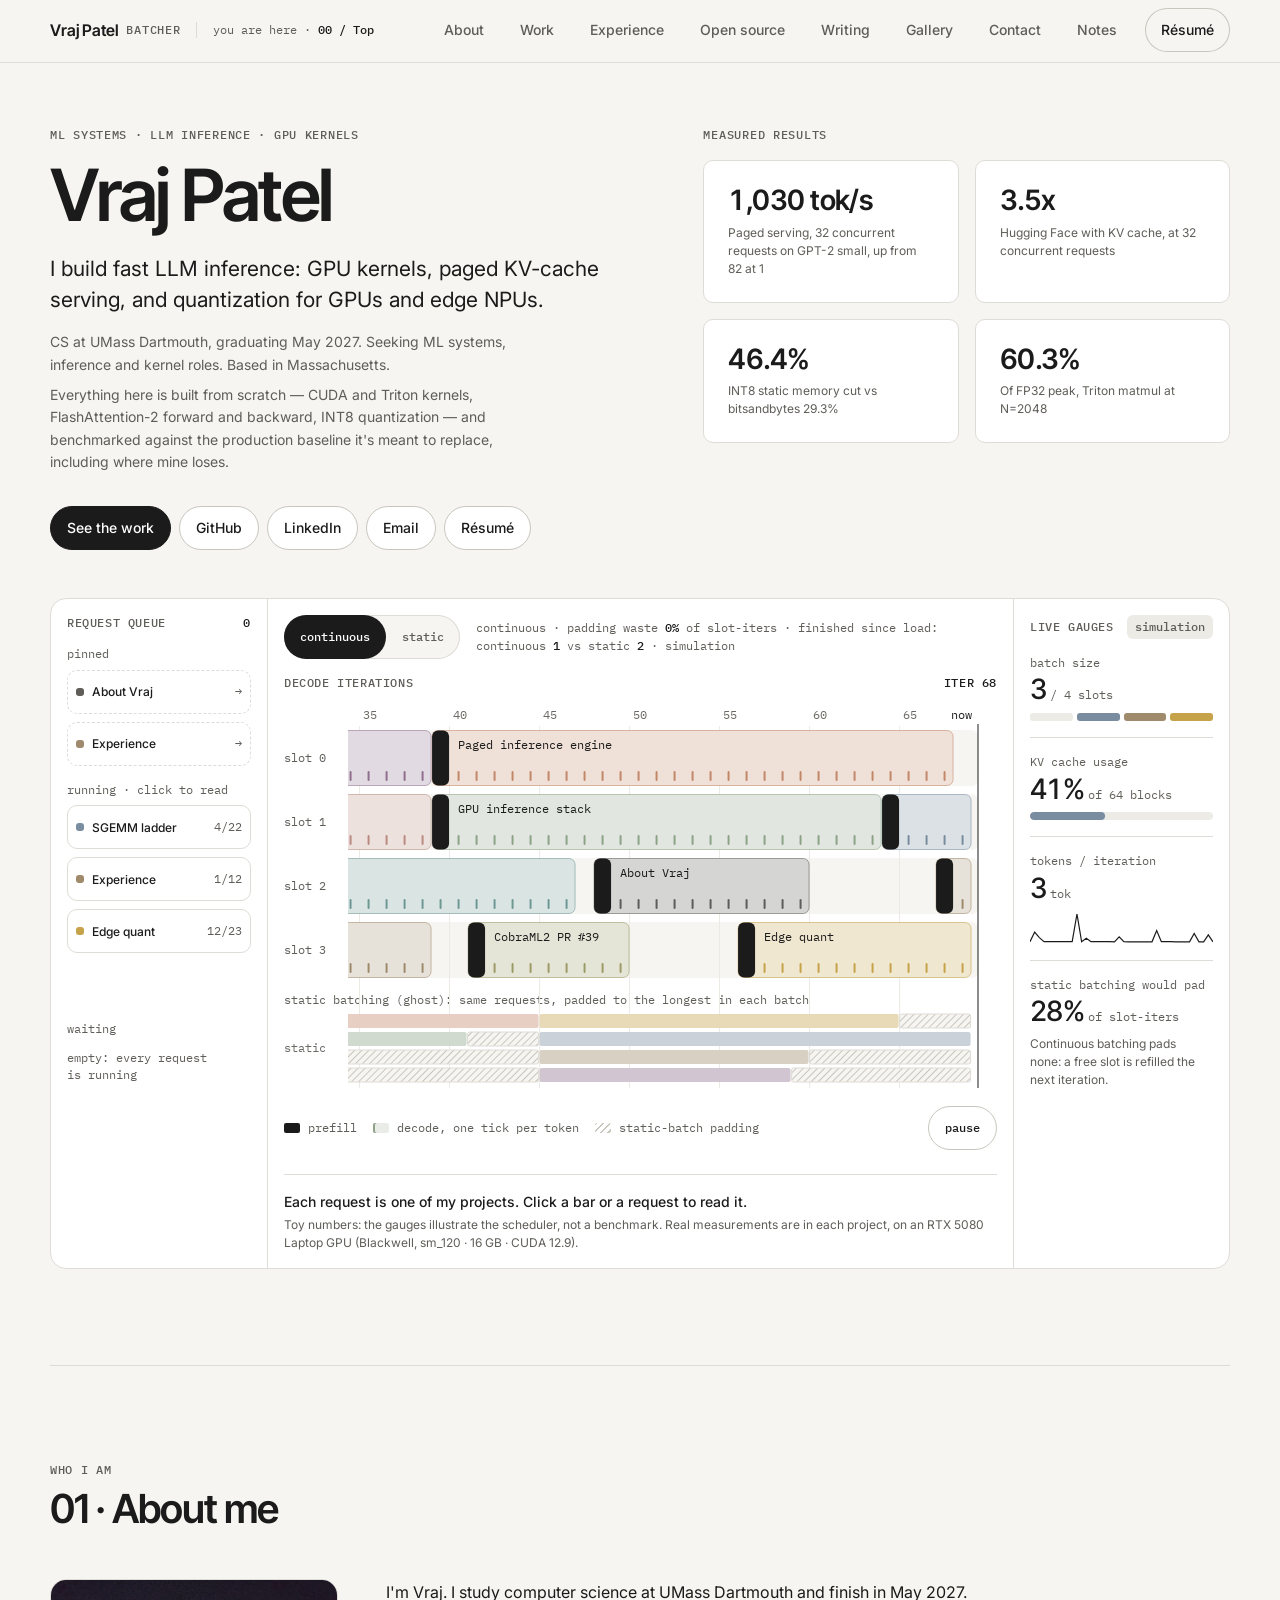
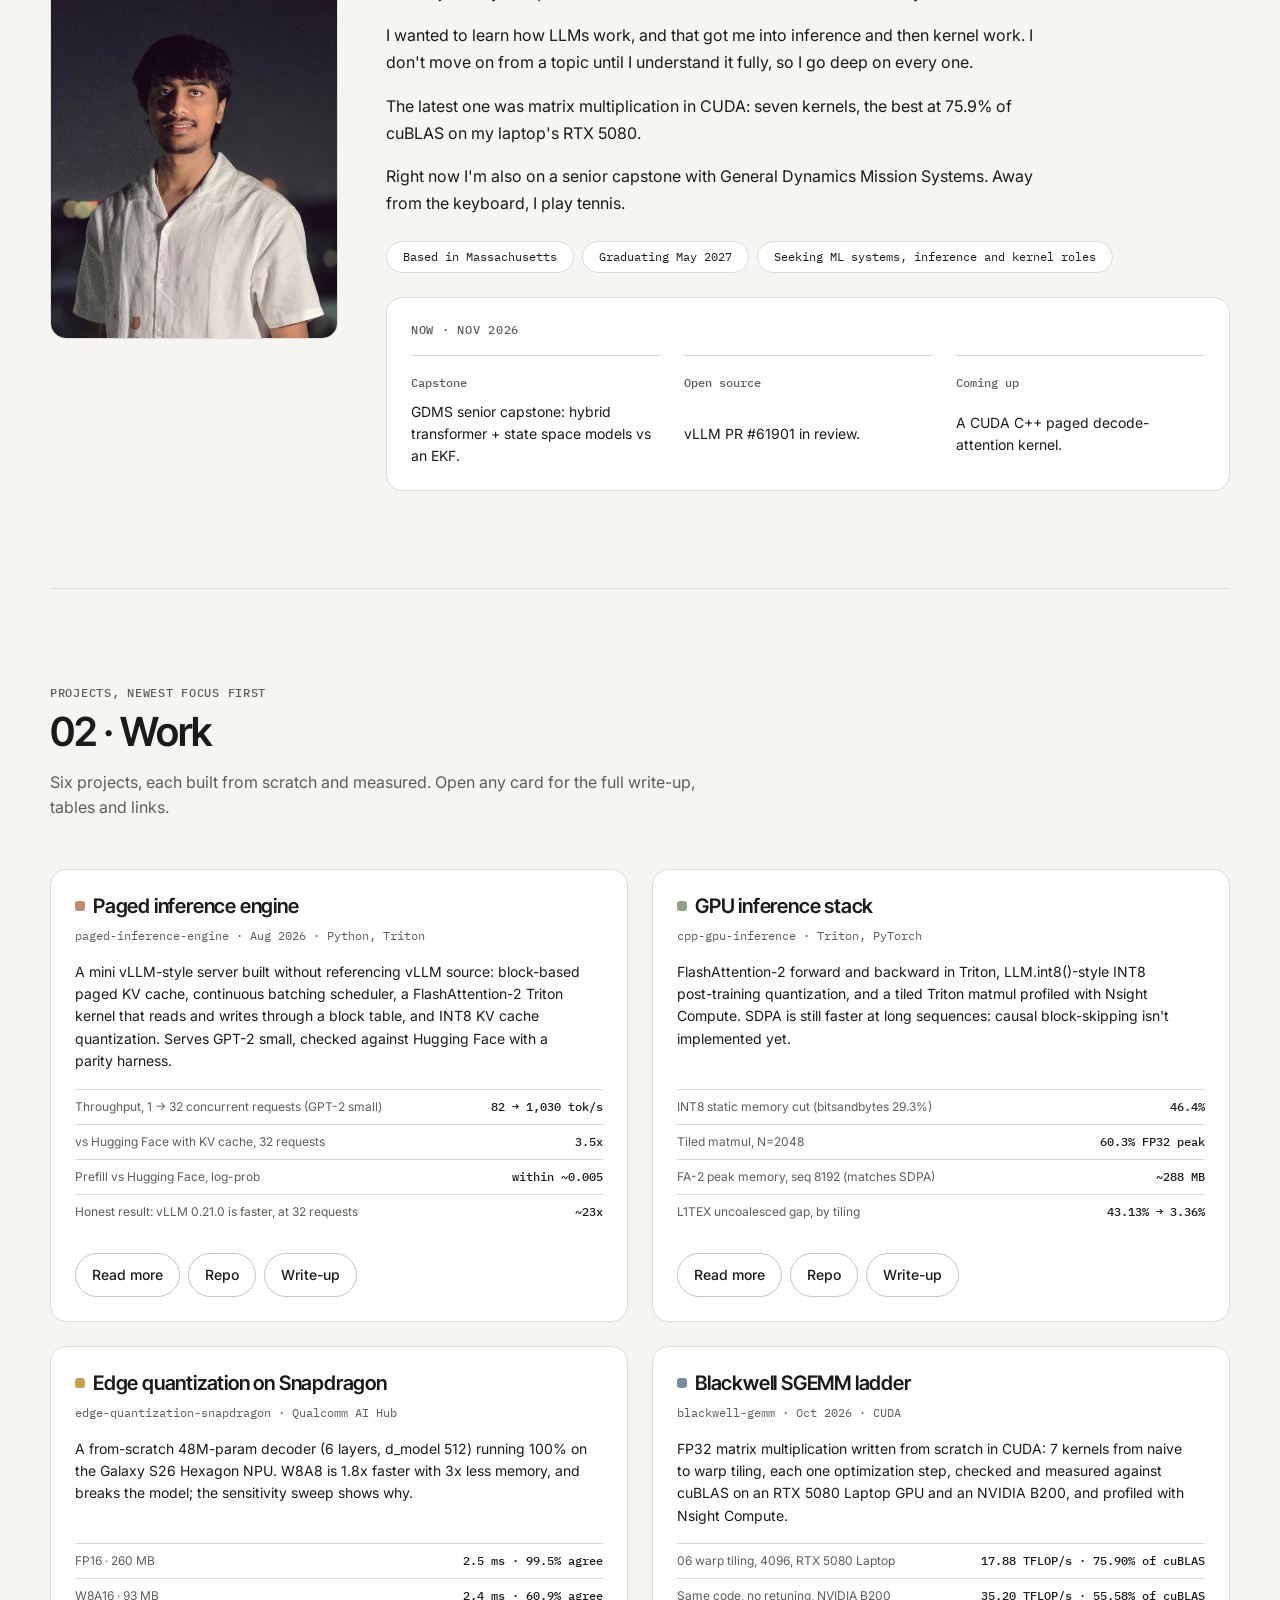
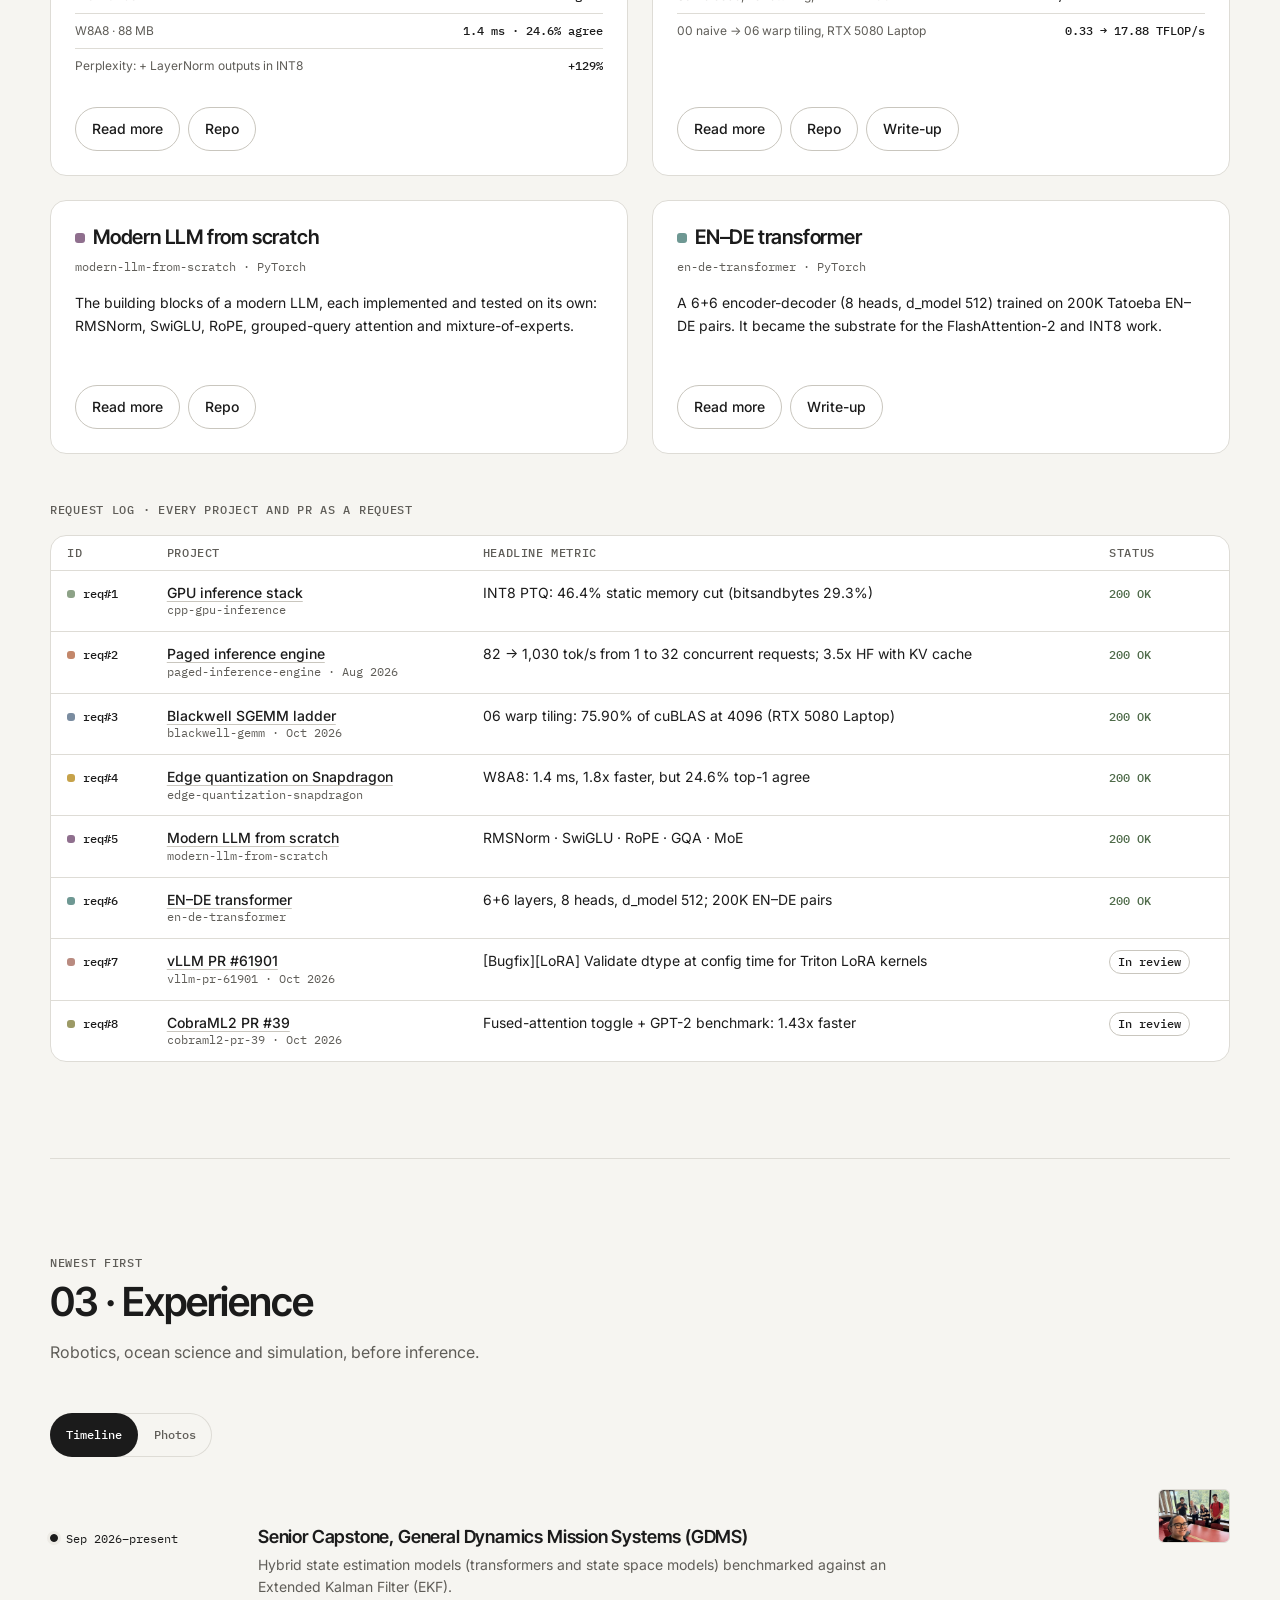
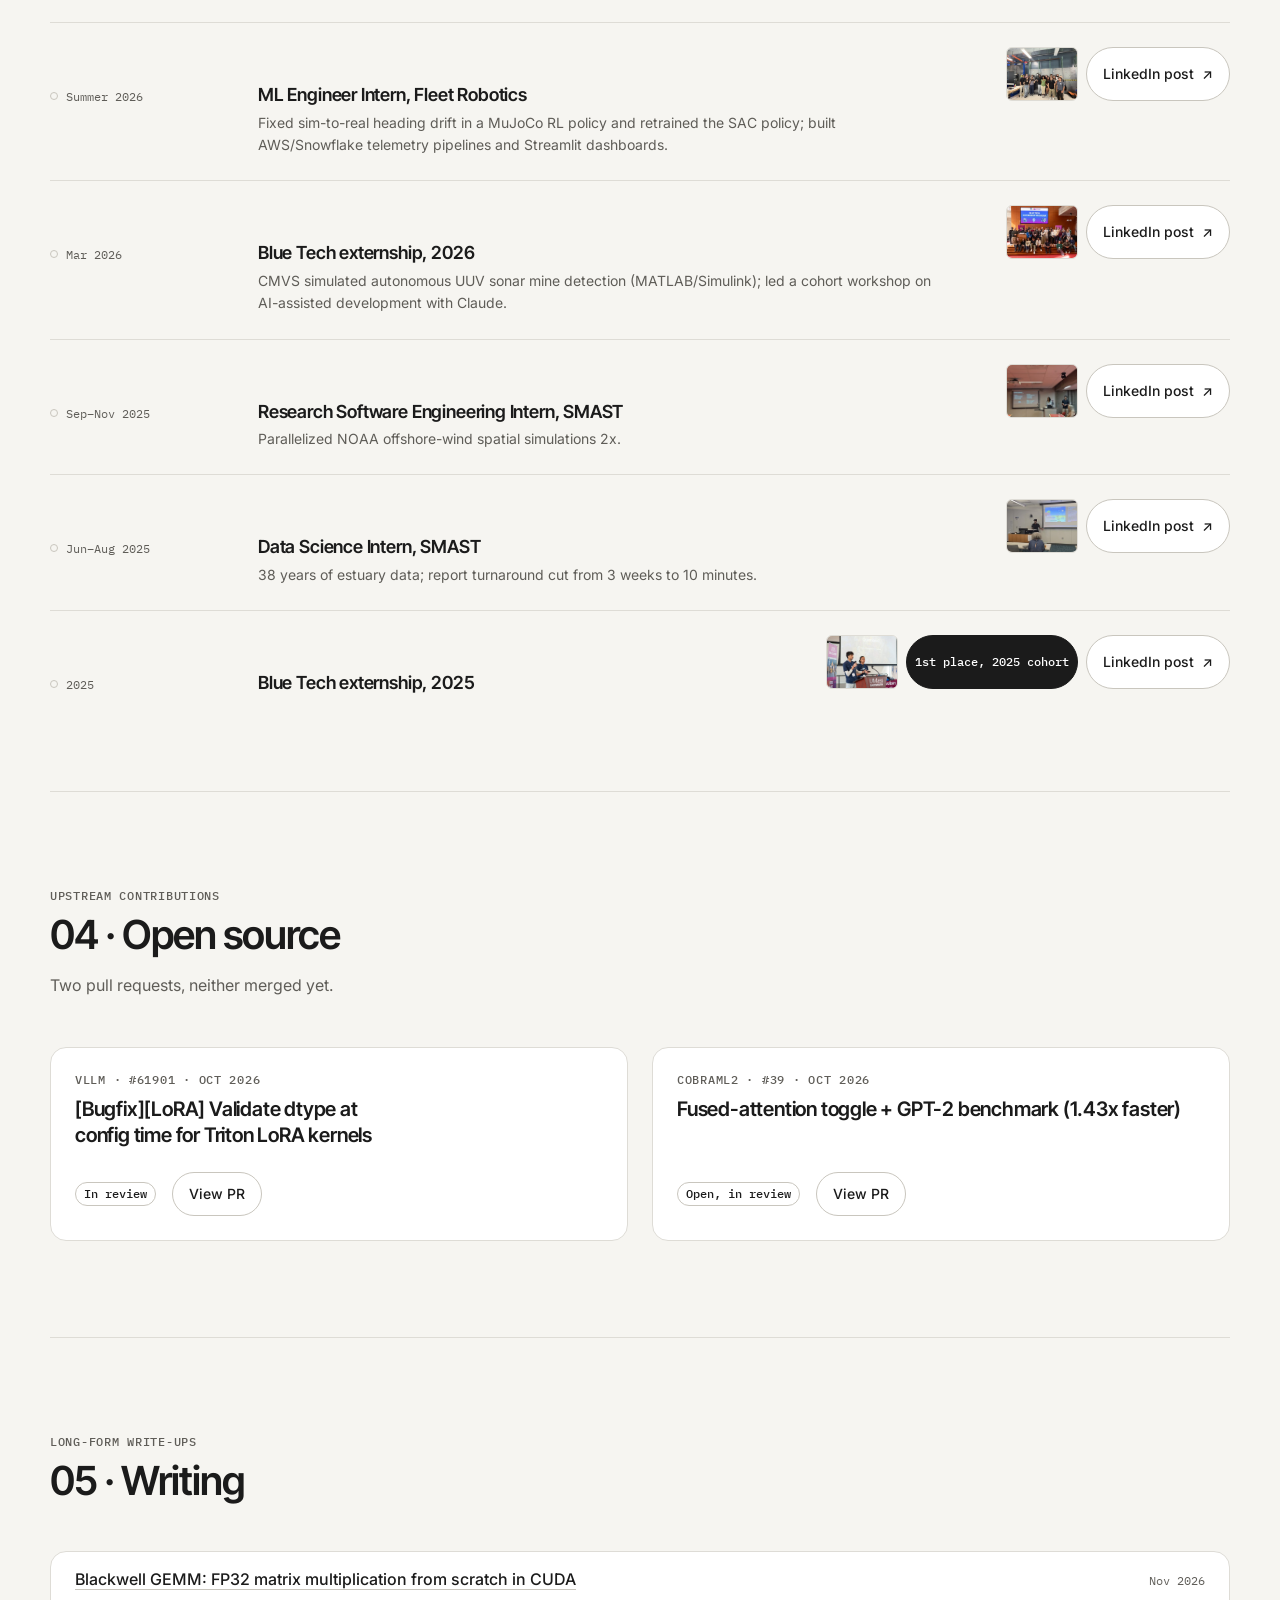
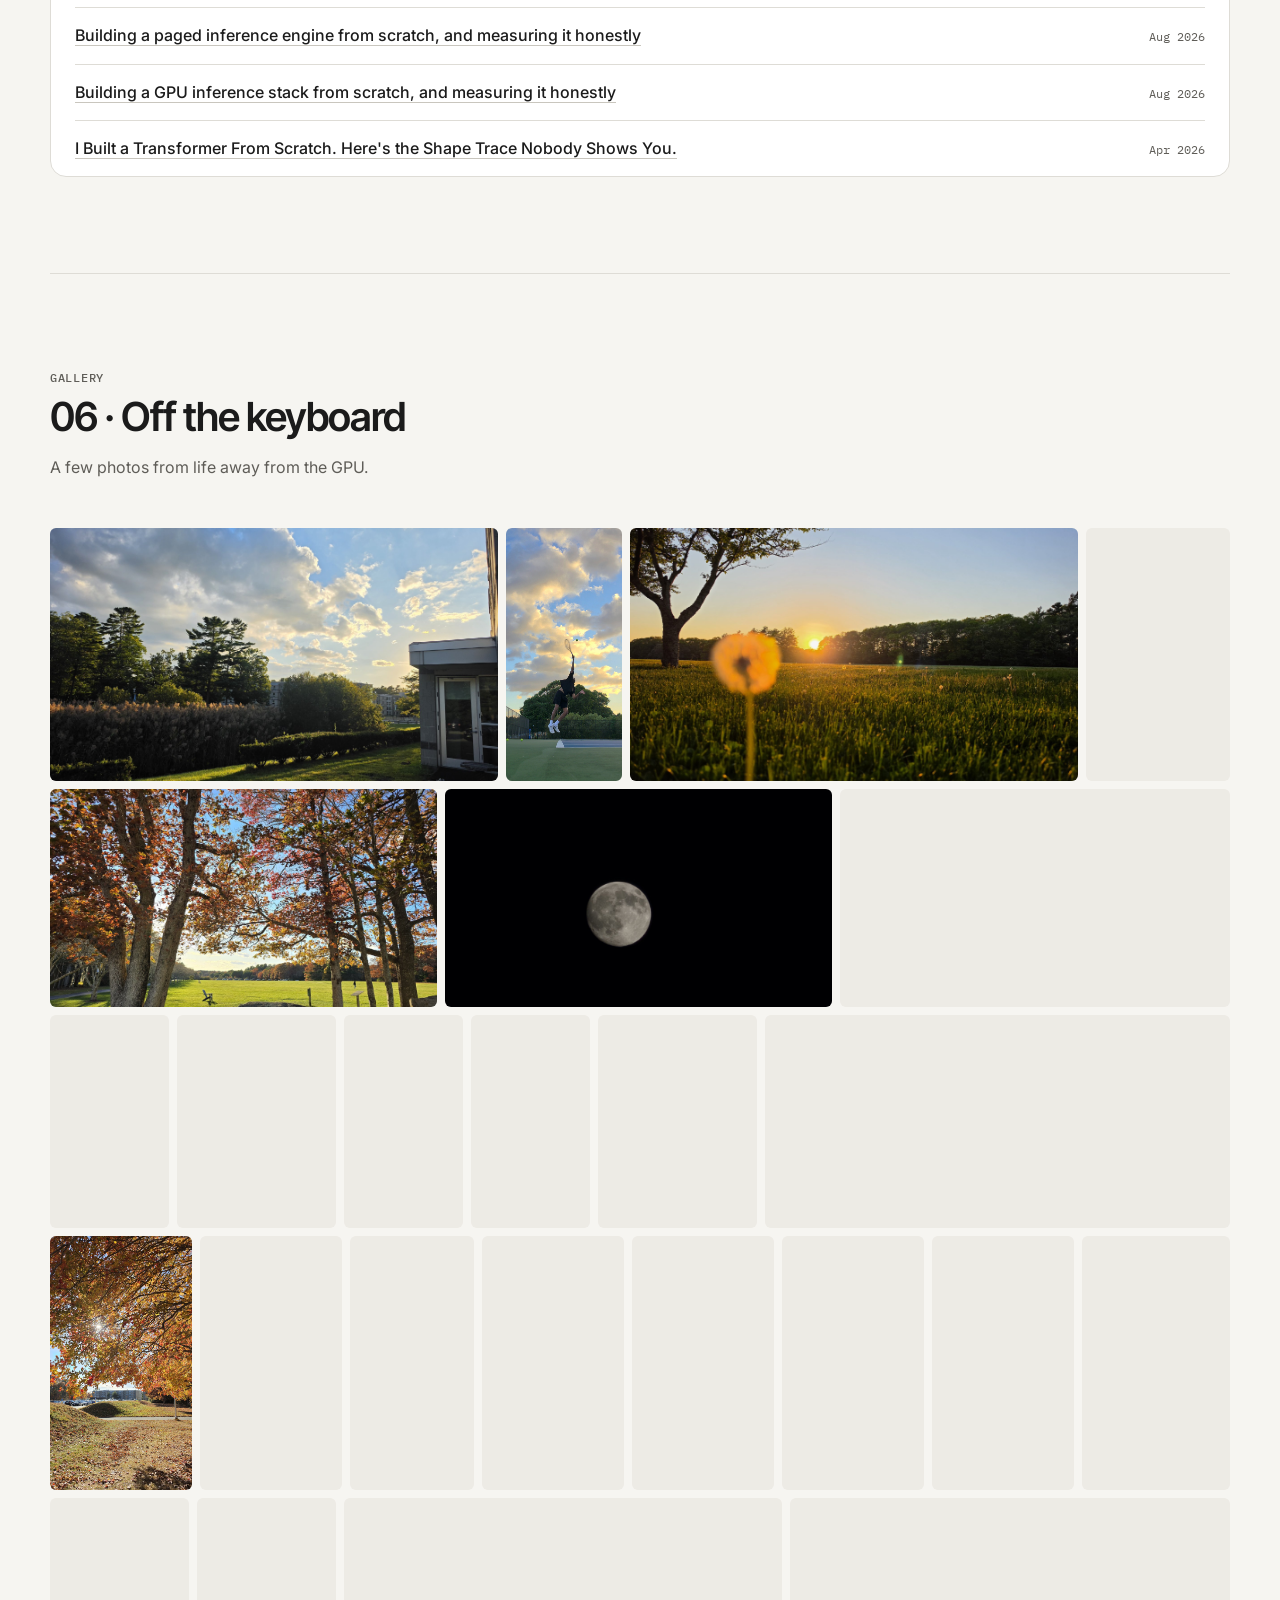
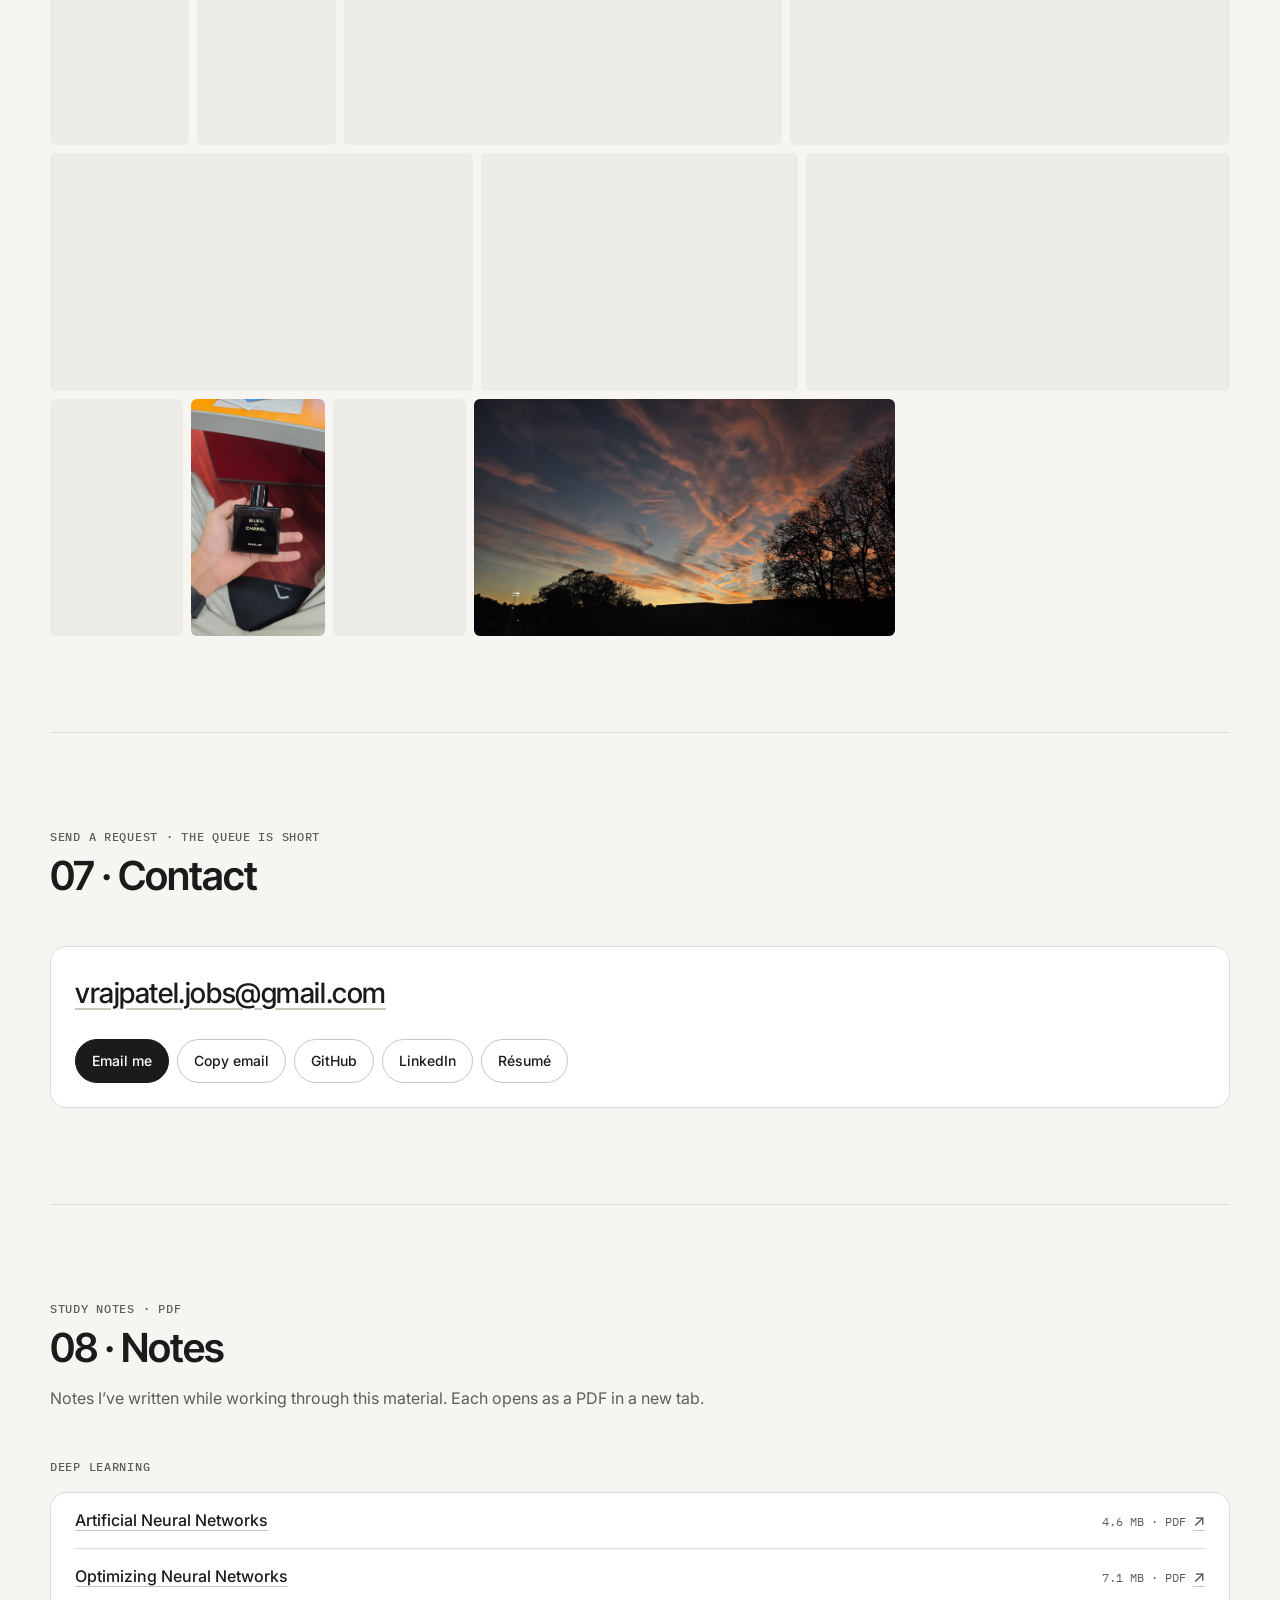
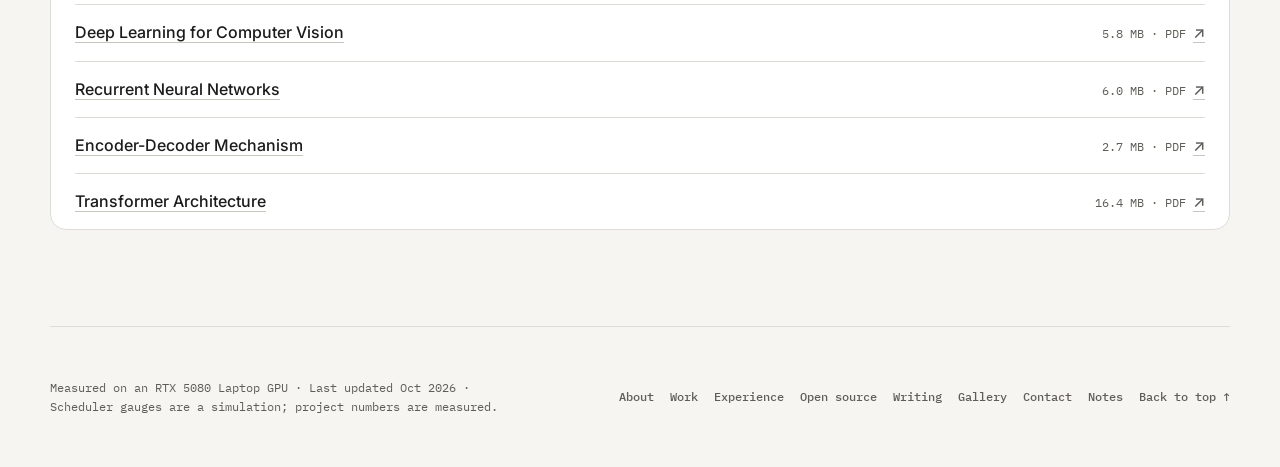
==== commit f4e20024: "New résumé, GEMM marked done, paged decode-attention kernel coming up - resume.pdf and media/Vraj_Pa" ====
--- a/index.html
+++ b/index.html
@@ -793,7 +793,7 @@
           <ul>
             <li><b>Capstone</b><span>GDMS senior capstone: hybrid transformer + state space models vs an EKF.</span></li>
             <li><b>Open source</b><span>vLLM PR #61901 in review.</span></li>
-            <li><b>Coming up</b><span>Fused attention kernel.</span></li>
+            <li><b>Coming up</b><span>A CUDA C++ paged decode-attention kernel.</span></li>
           </ul>
         </div>
       </div>
@@ -859,7 +859,7 @@
       </article>
       <article style="--c:#7A8CA0">
         <h3><i></i>Blackwell SGEMM ladder</h3>
-        <p class="x-slugline">blackwell-gemm · Oct 2026 · CUDA · in progress</p>
+        <p class="x-slugline">blackwell-gemm · Oct 2026 · CUDA</p>
         <p class="x-sum">FP32 matrix multiplication written from scratch in CUDA: 7 kernels from naive to warp tiling, each one optimization step, checked and measured against cuBLAS on an RTX 5080 Laptop GPU and an NVIDIA B200, and profiled with Nsight Compute.</p>
         <ul class="x-metrics">
           <li><span>06 warp tiling, 4096, RTX 5080 Laptop</span><b>17.88 TFLOP/s · 75.90% of cuBLAS</b></li>
@@ -1306,7 +1306,7 @@
         ] }
       ],
       links: [["Repo", GH + "paged-inference-engine"], ["Write-up: Building a paged inference engine from scratch", "https://vrajpatel105.github.io/paged-inference/"]] },
-    { id: 3, name: "Blackwell SGEMM ladder", short: "SGEMM ladder", slug: "blackwell-gemm", c: "#7A8CA0", len: 20, p: 120, when: "Oct 2026", status: "progress",
+    { id: 3, name: "Blackwell SGEMM ladder", short: "SGEMM ladder", slug: "blackwell-gemm", c: "#7A8CA0", len: 20, p: 120, when: "Oct 2026", status: "ok",
       head: "06 warp tiling: 75.90% of cuBLAS at 4096 (RTX 5080 Laptop)",
       text: [
         "FP32 matrix multiplication (SGEMM) written from scratch in CUDA: 7 kernels, each one optimization step, measured against cuBLAS on an RTX 5080 Laptop GPU and a rented NVIDIA B200.",
